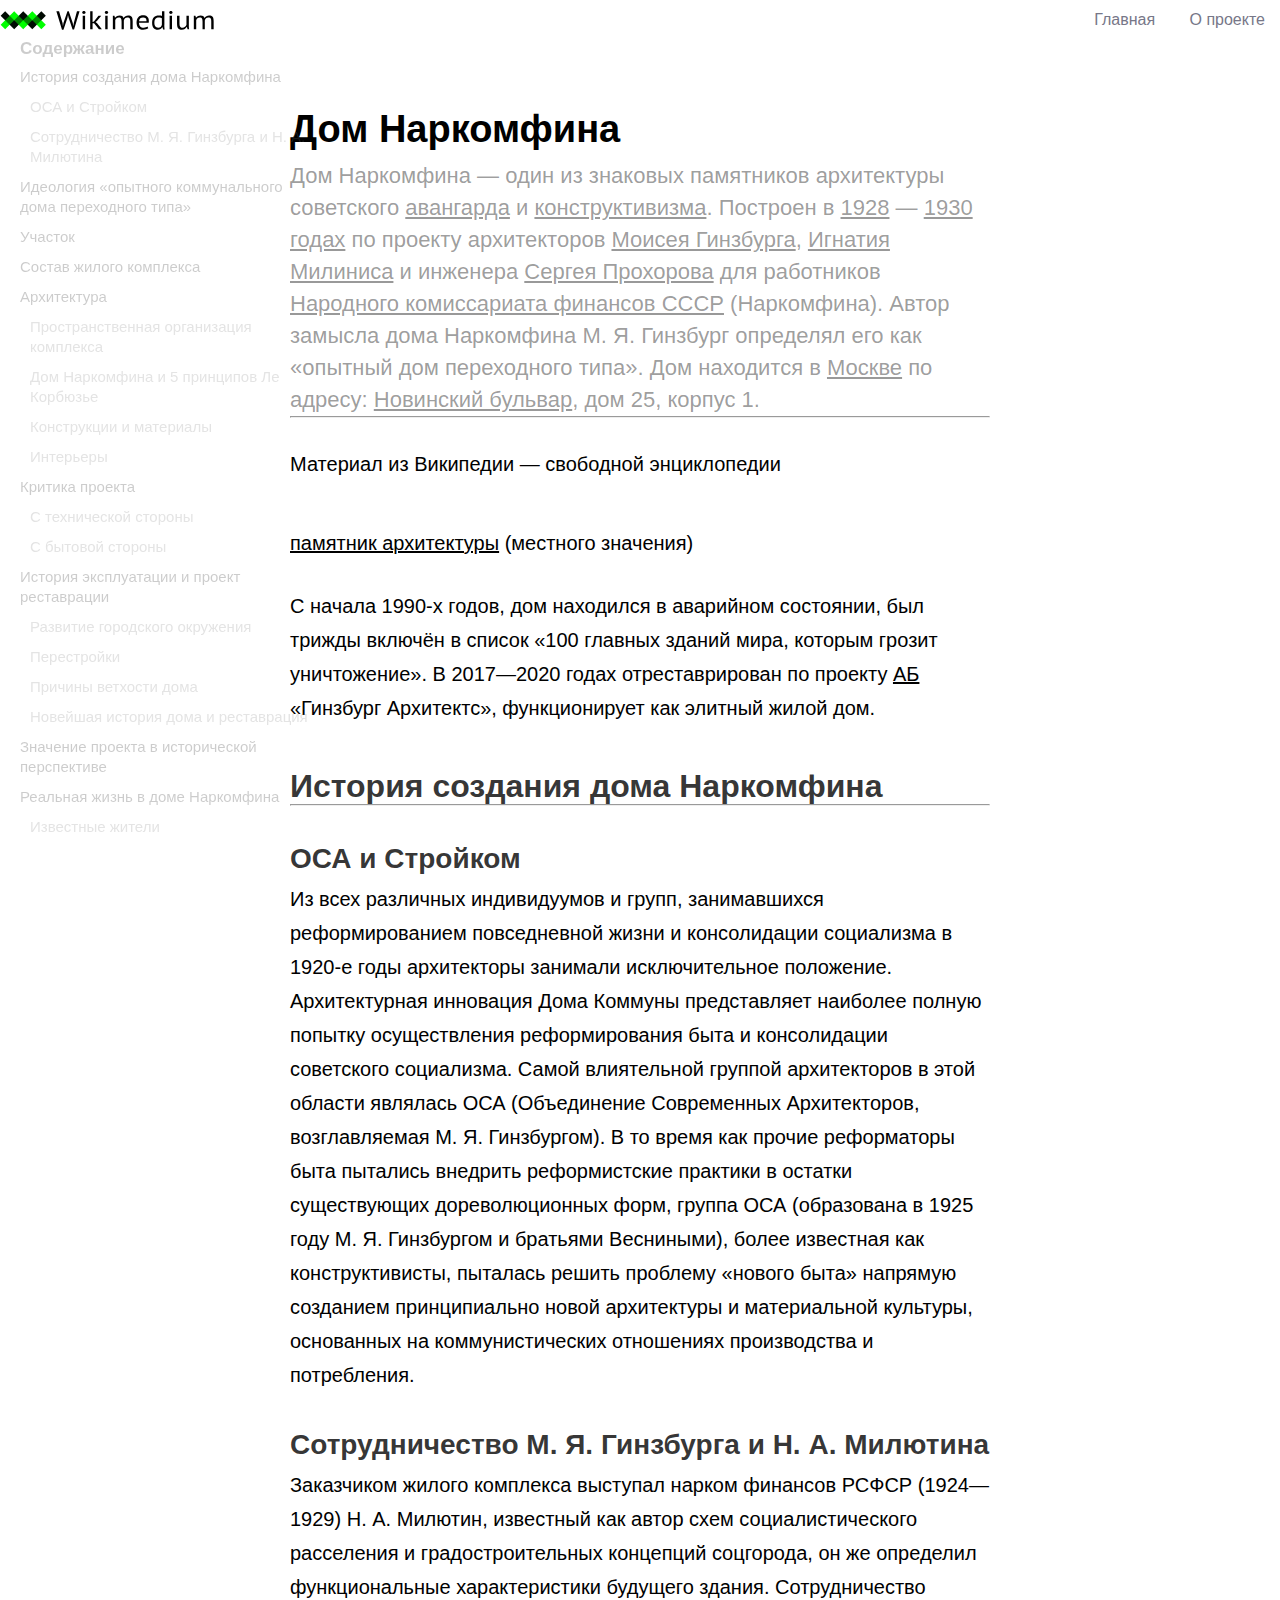
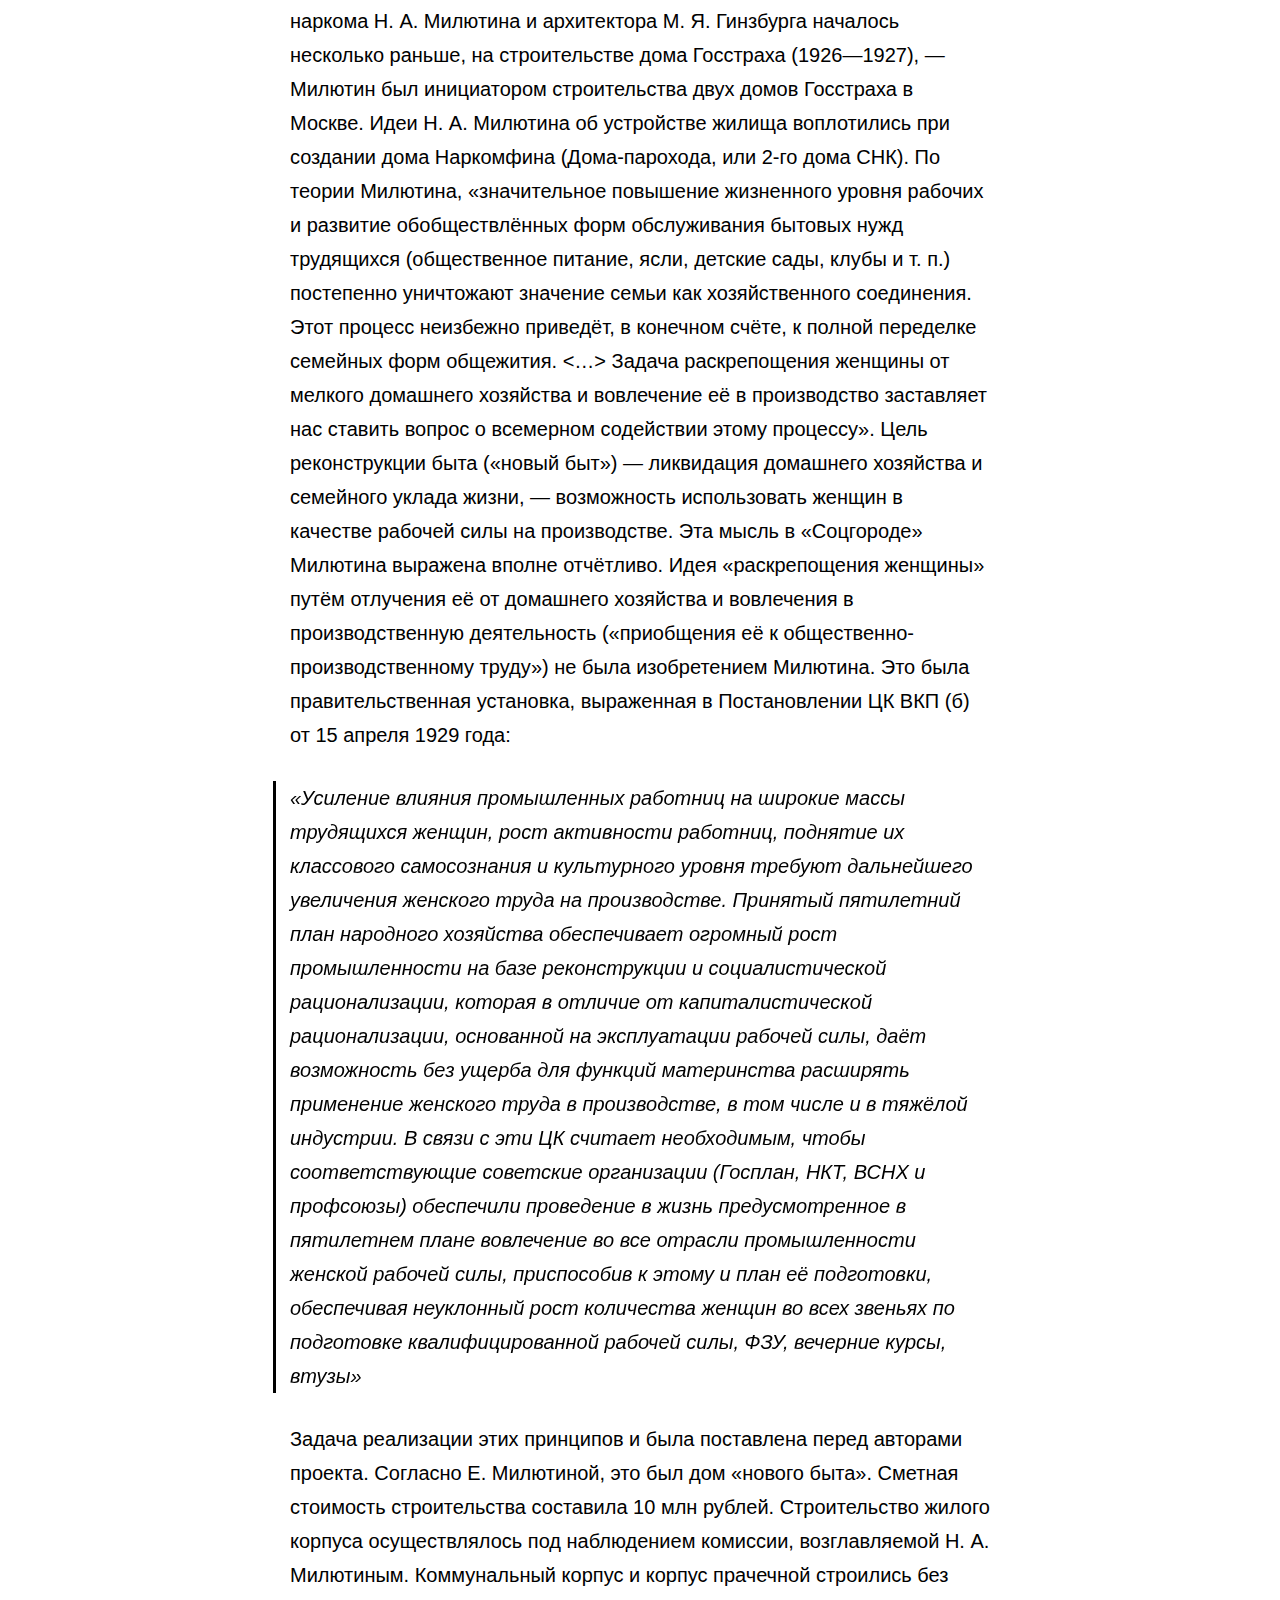
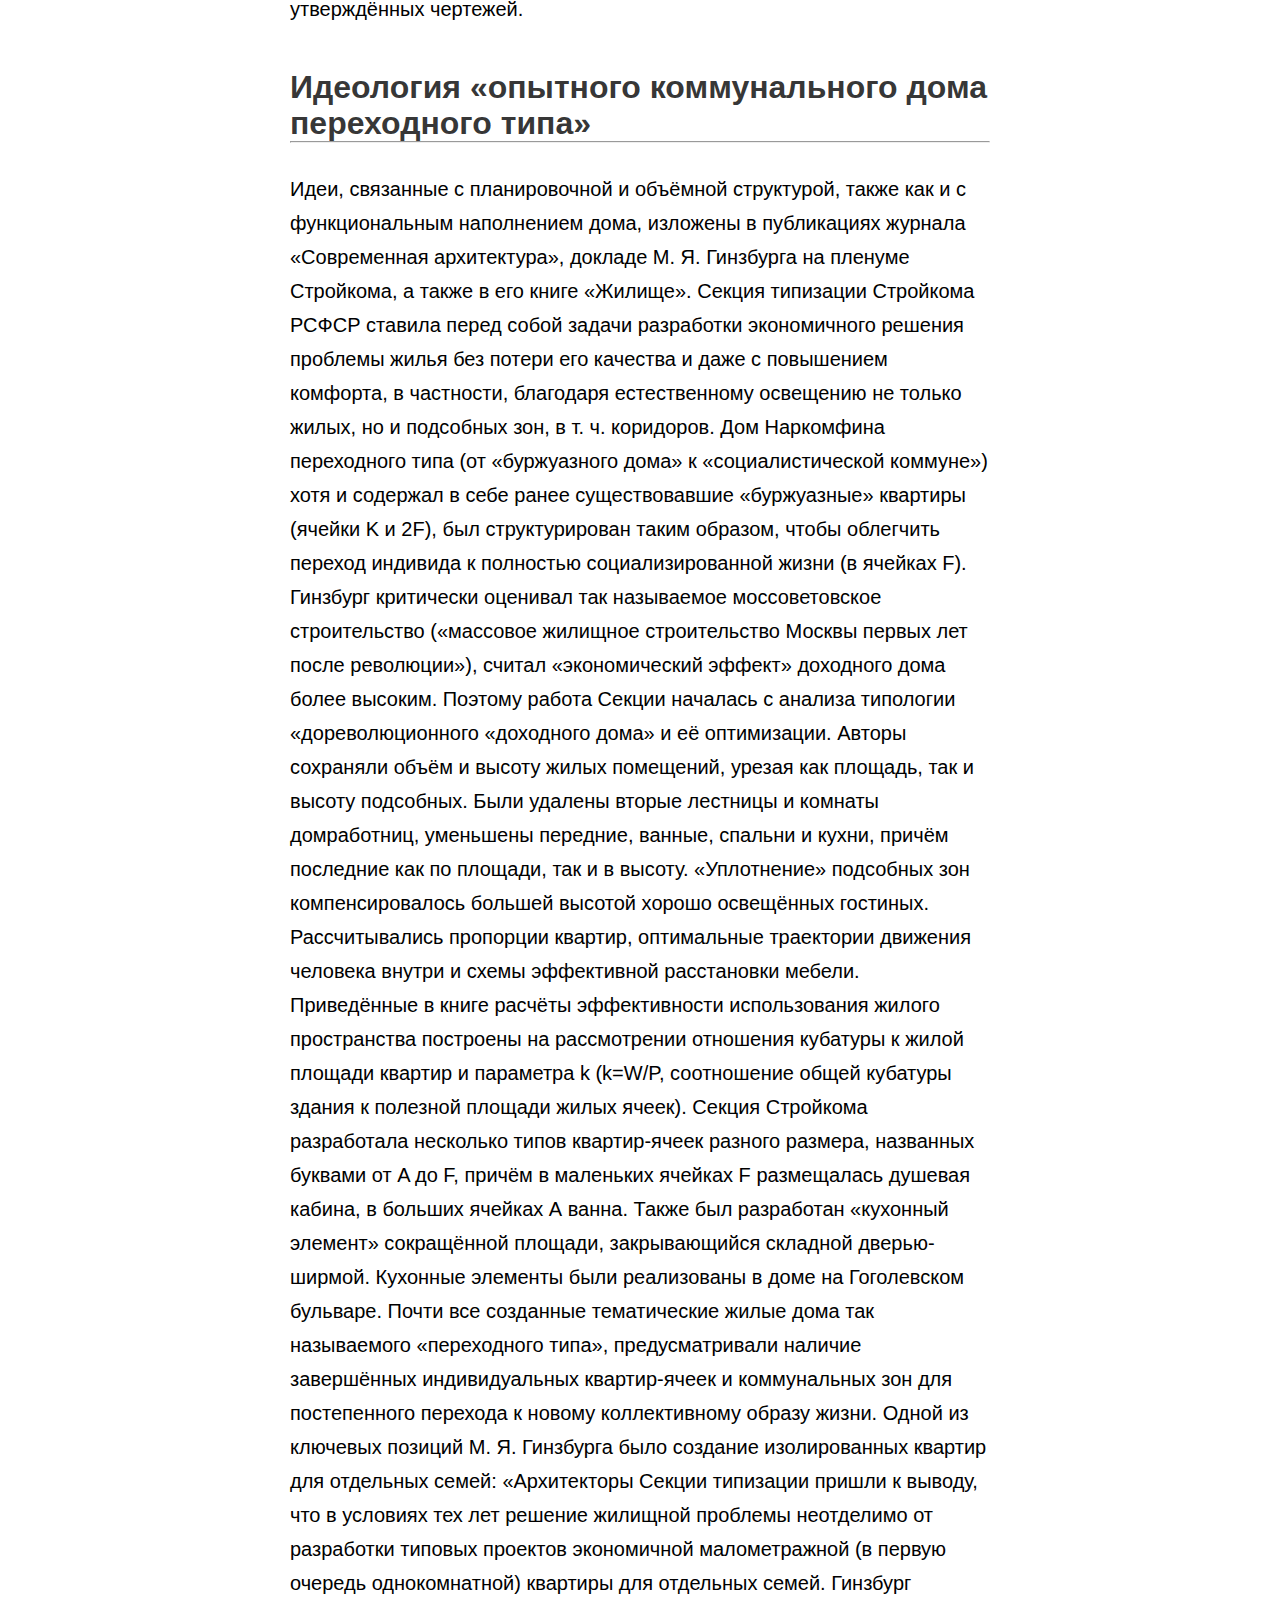
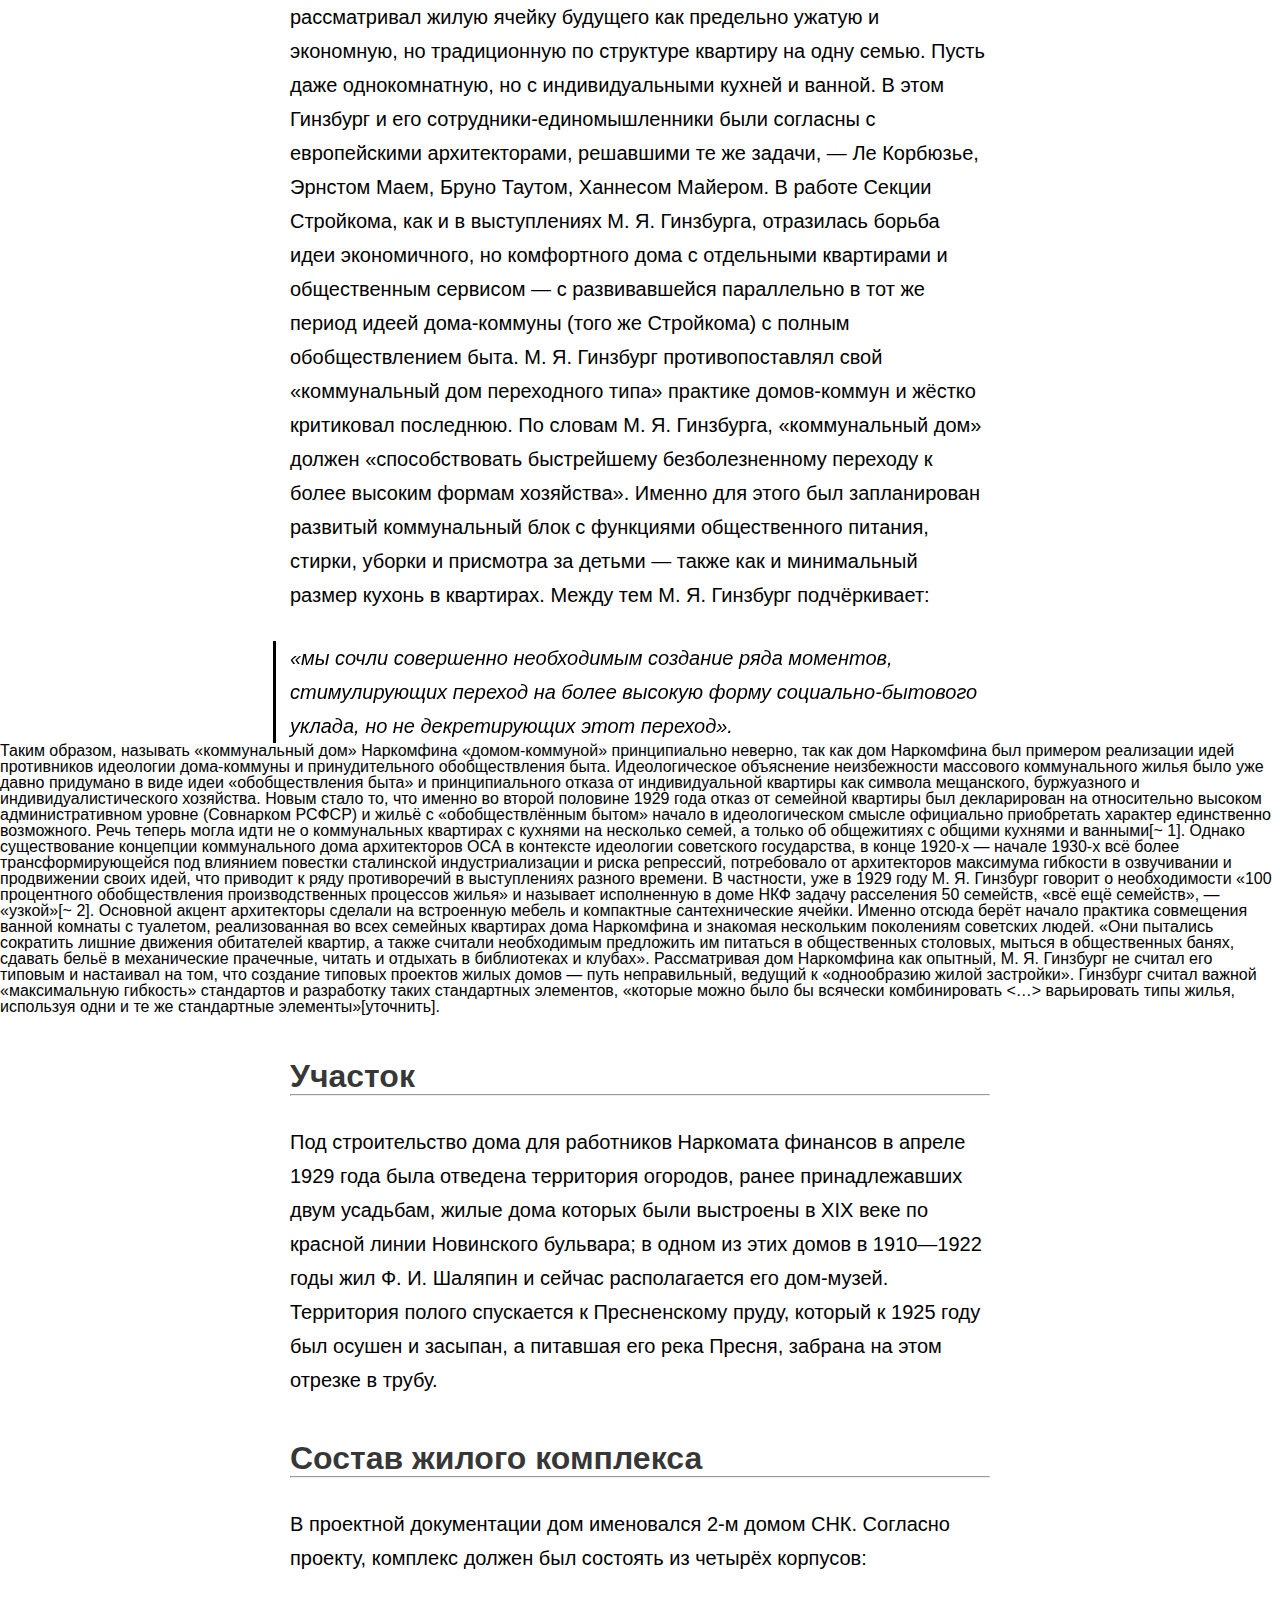
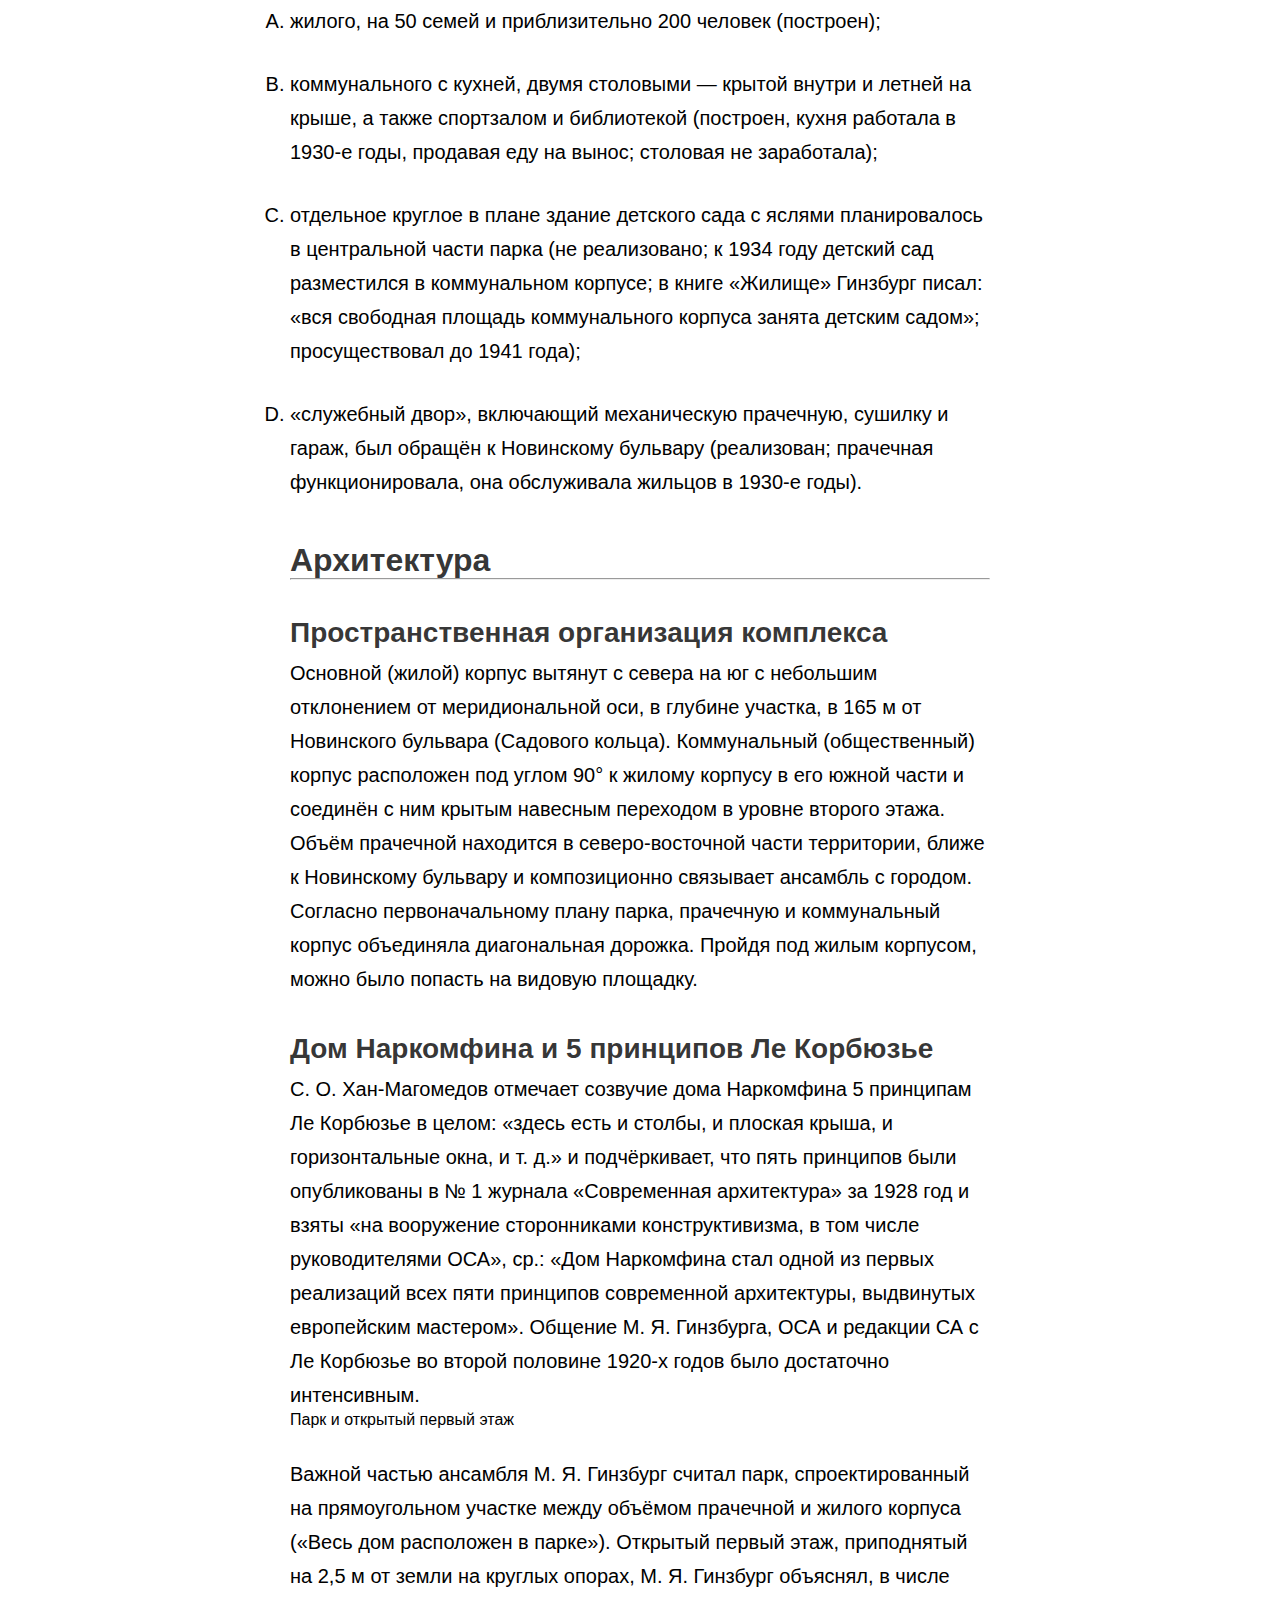
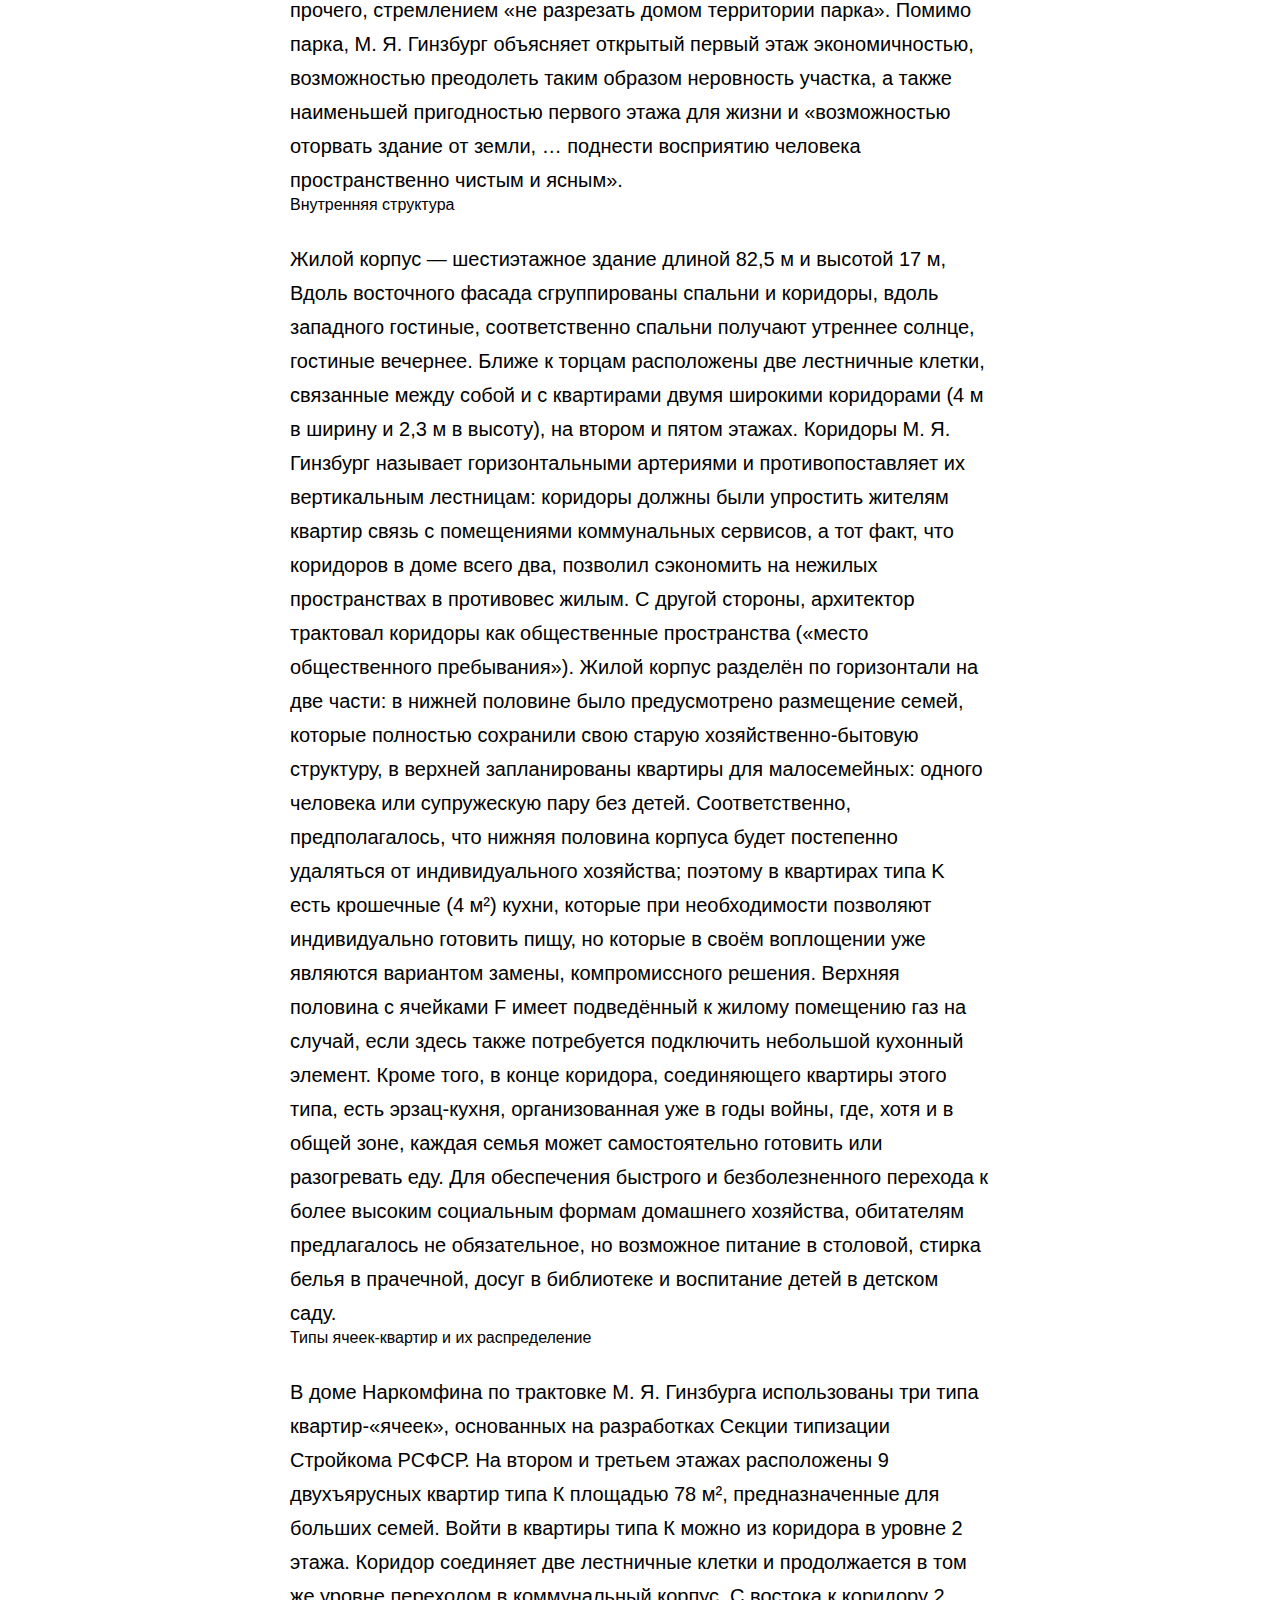
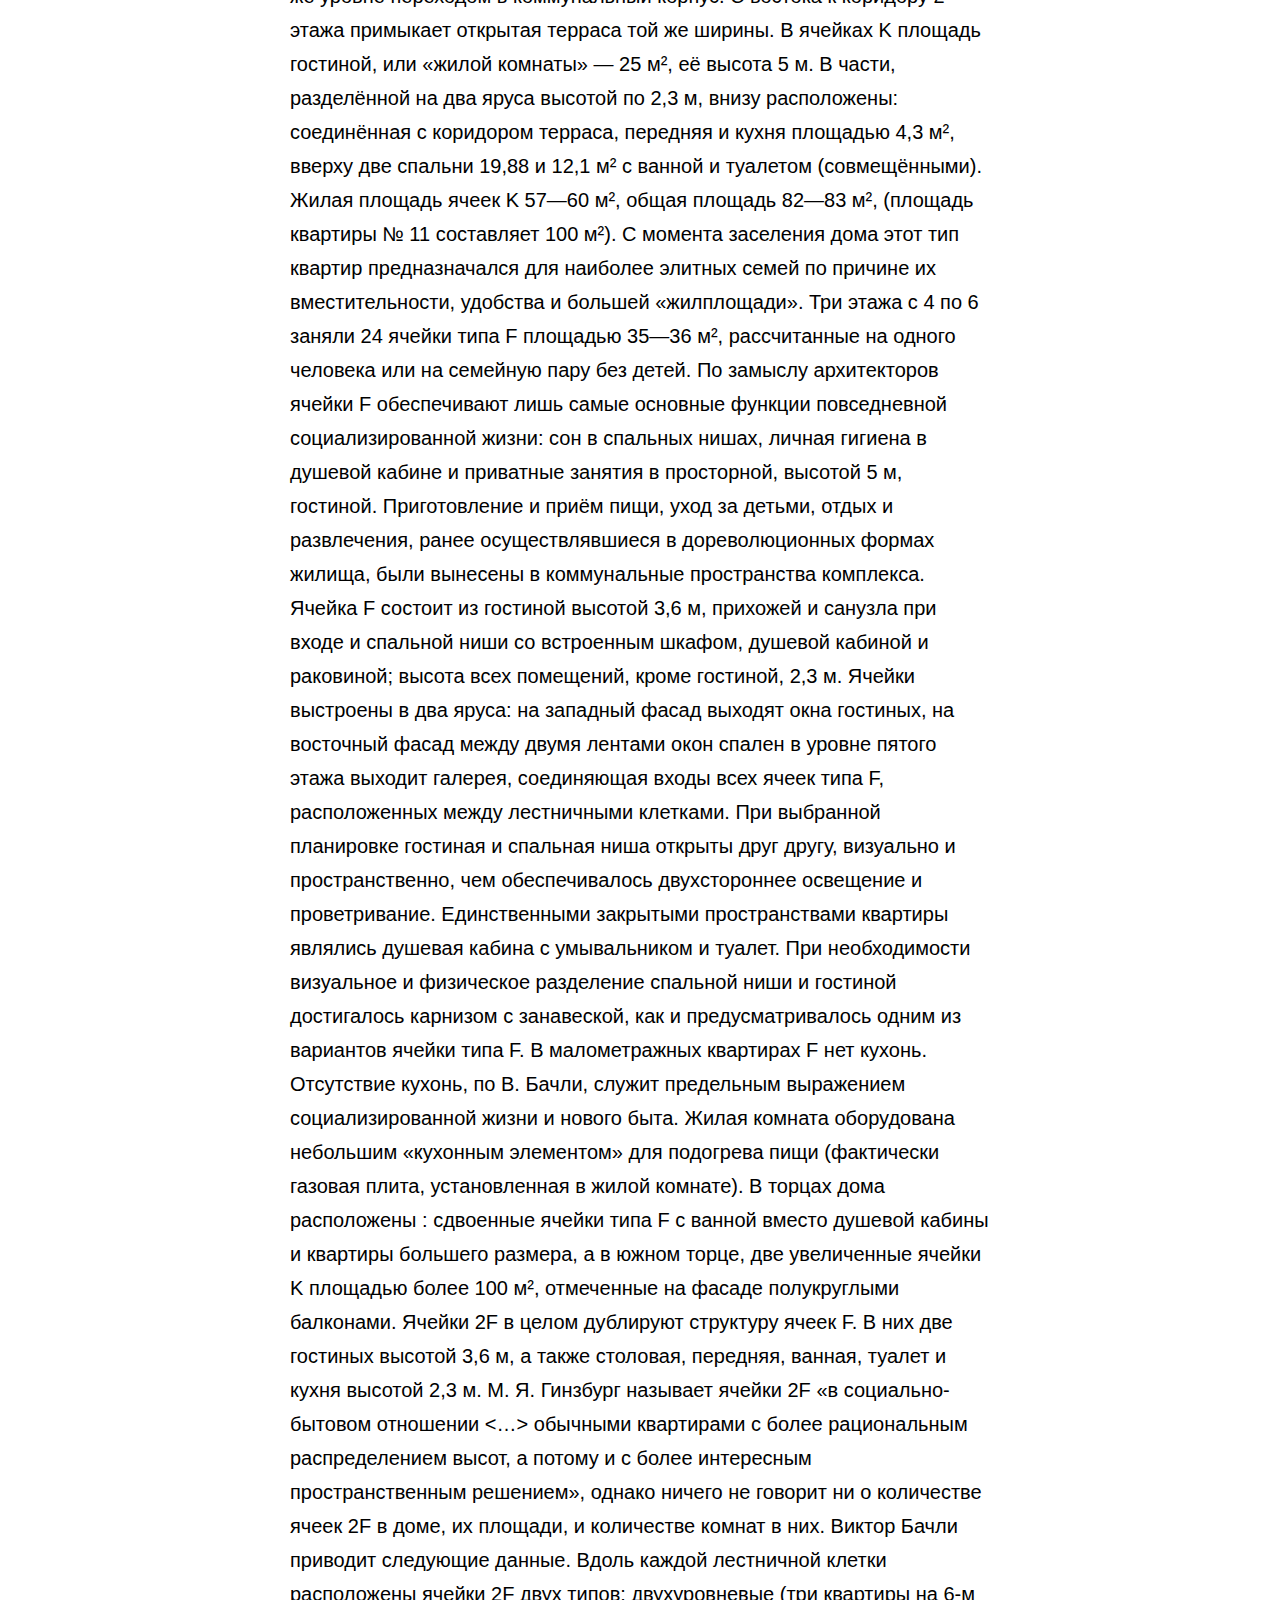
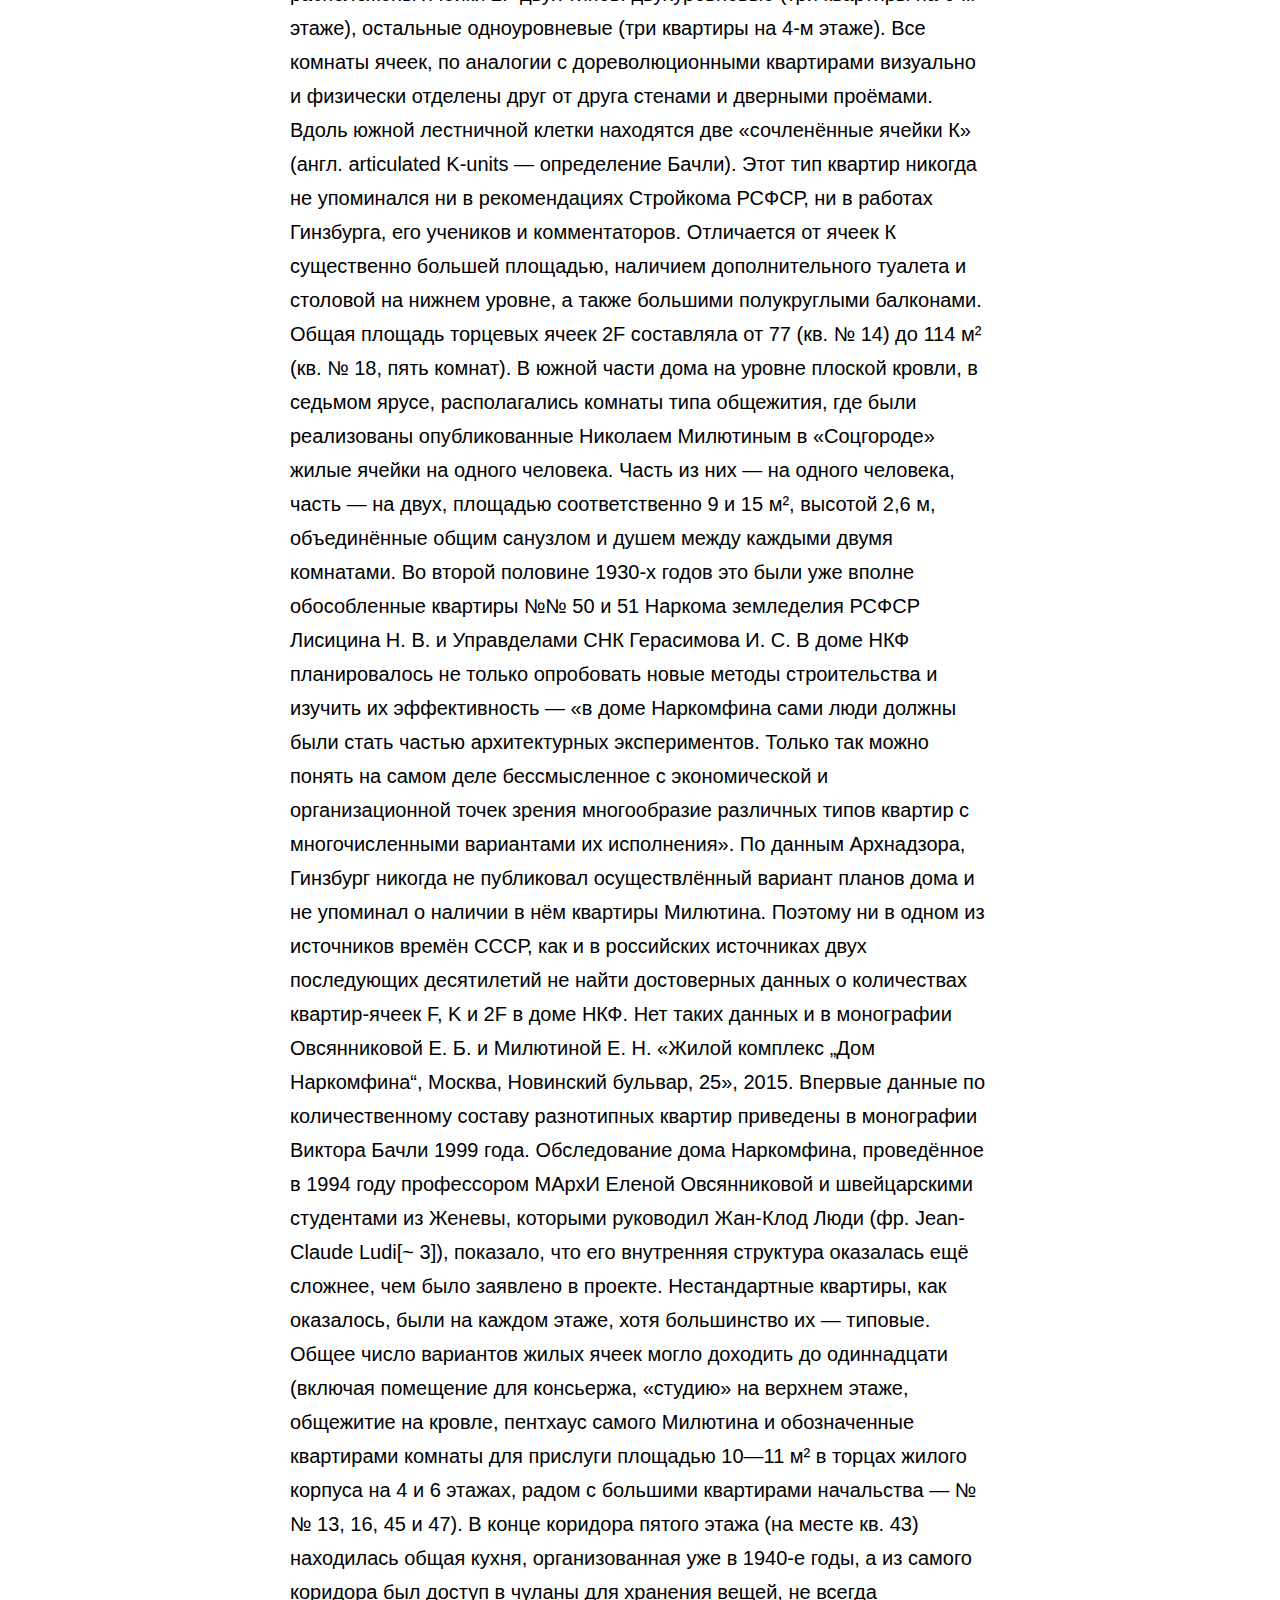
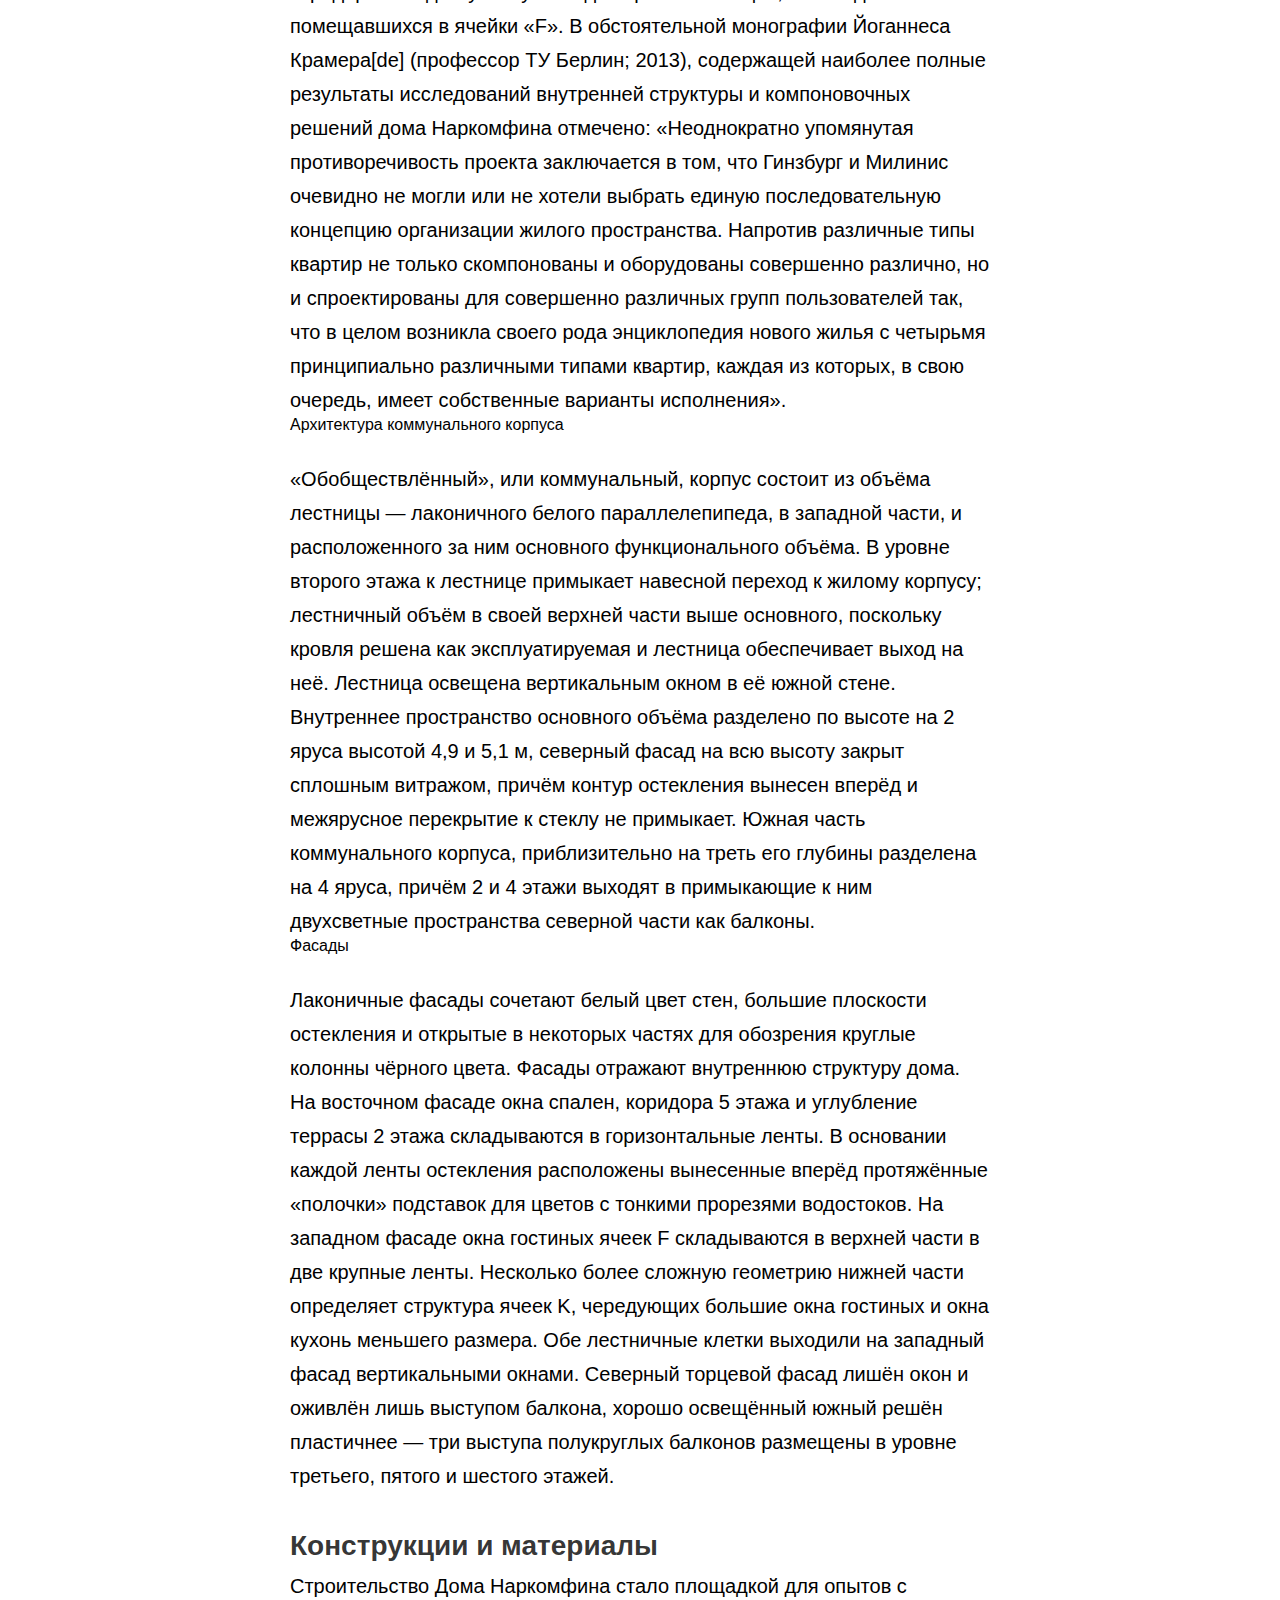
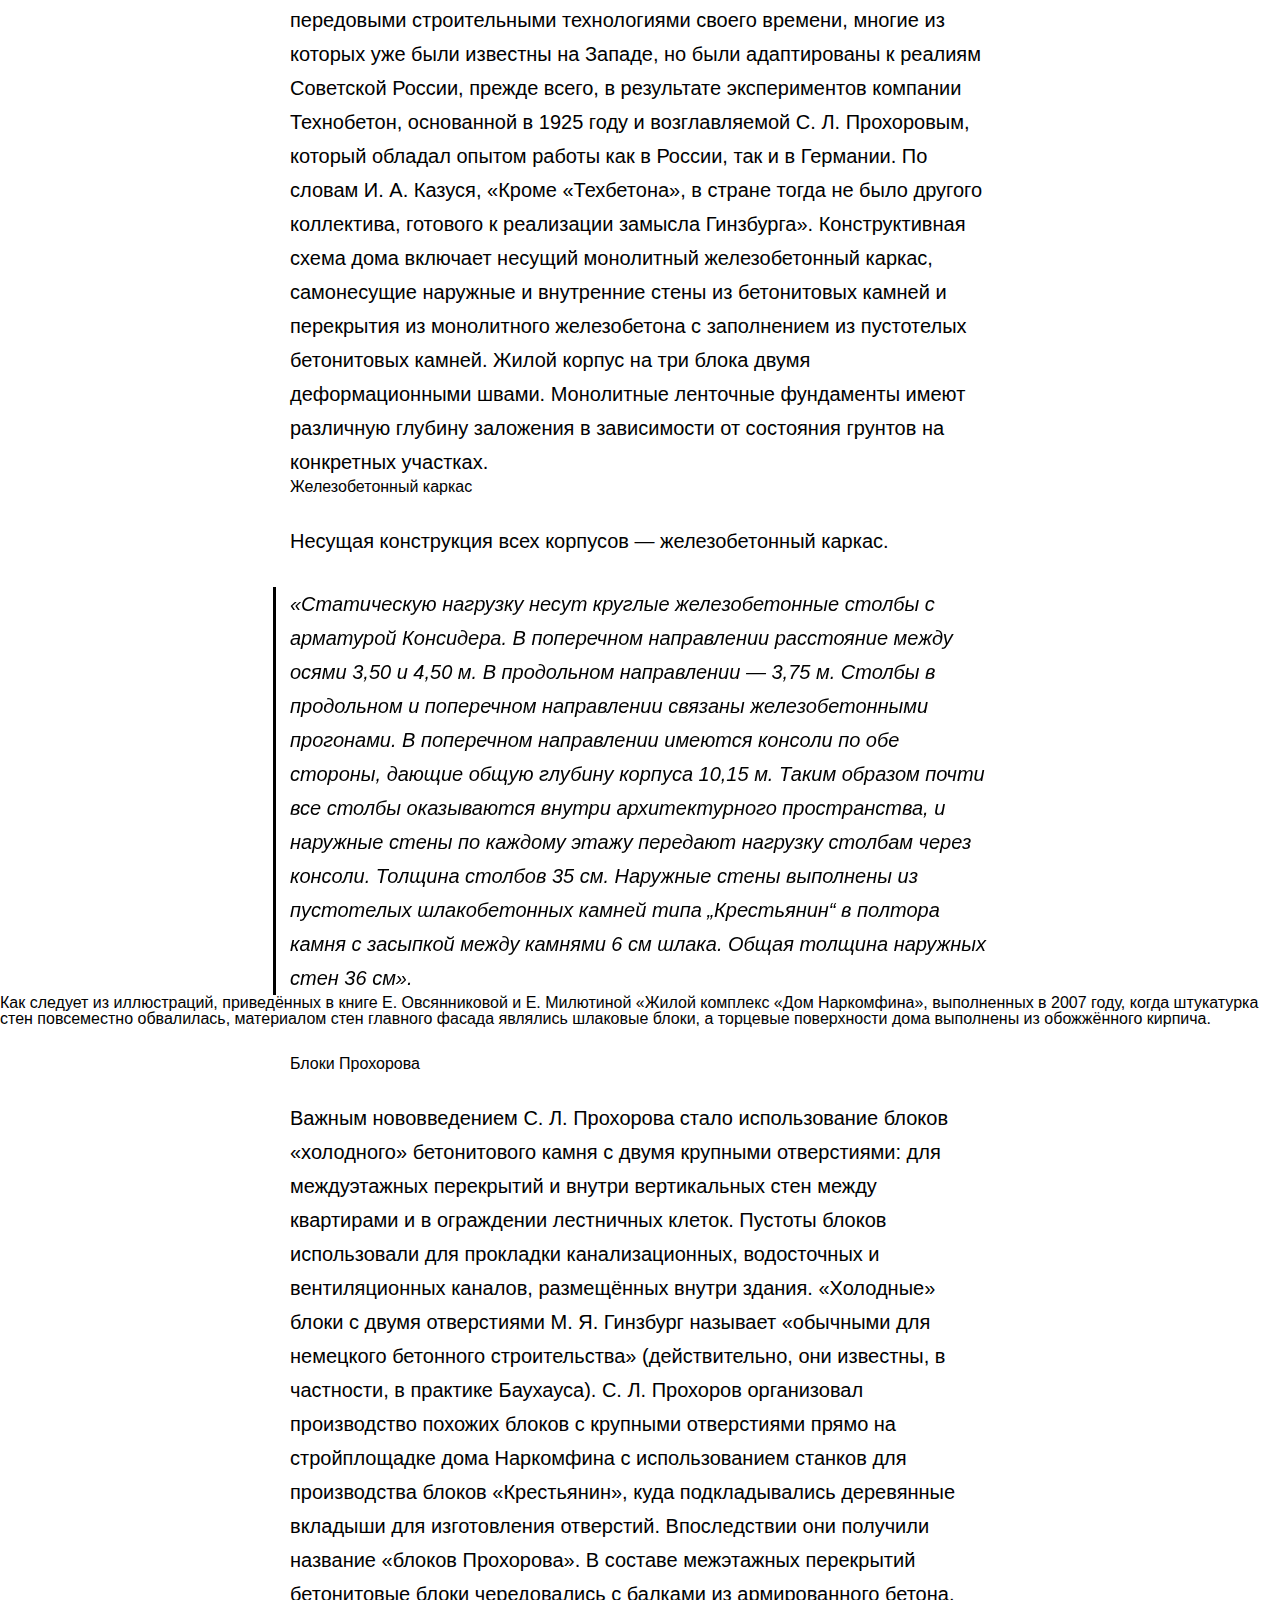
==== index.html @ 5aab0997 "First commit" ====
<!DOCTYPE html>
<html lang="en" dir="ltr">
  <head>
    <meta charset="utf-8">
    <meta property="og:title" content="Wikimedium">
    <meta property="og:description" content="Проект разработан для мзучения основ разметки HTMLи каскадных таблиц стилей CSS">
    <meta property="og:image" content="images/narcomfin.jpg">
    <meta property="og:type" content="profile">
    <meta property="og:url" content="">
    <title>Дом Наркомфина - Википедия</title>
    <link rel="stylesheet" href="stylesheets/style.css">
    <link rel="icon" type="image/x-icon" href="images/favicons/favicon.ico" />
    <link rel="icon" type="image/png" href="images/favicons/favicon.png" />
    <script src="javascripts/jquery-3.7.1.js" charset="utf-8"></script>
  </head>
  <body>
    <!-- шапка сайта -->
    <nav class="menubar">
      <img src="images/logo.svg" alt="логотип сайта викимедиум">
      <ul>
        <li><a href="index.html">Главная</a></li>
        <li><a href="about.html">О проекте</a></li>
      </ul>
    </nav>
    <!-- меню сайдбара  -->
    <nav class="sidebar">
      <h2>Содержание</h2>
        <ol>
          <li><a href="#1_1">История создания дома Наркомфина</a></li>
        <ol>
            <li><a href="#1_1_1">ОСА и Стройком</a></li>
            <li><a href="#1_1_2">Сотрудничество М. Я. Гинзбурга и Н. А. Милютина</a></li>
        </ol>
        <li><a href="#1_2">Идеология «опытного коммунального дома переходного типа»</a></li>
        <li><a href="#1_3">Участок</a></li>
        <li><a href="#1_4">Состав жилого комплекса</a></li>
        <li><a href="#1_5">Архитектура</a></li>
        <ol>
            <li><a href="#1_5_1">Пространственная организация комплекса</a></li>
            <li><a href="#1_5_2">Дом Наркомфина и 5 принципов Ле Корбюзье</a></li>
            <li><a href="#1_5_3">Конструкции и материалы</a></li>
            <li><a href="#1_5_4">Интерьеры</a></li>
        </ol>
        <li><a href="#1_6">Критика проекта</a></li>
            <ol>
                <li><a href="#1_6_1">С технической стороны</a></li>
                <li><a href="#1_6_2">С бытовой стороны</a></li>
            </ol>
        <li><a href="#1_7">История эксплуатации и проект реставрации</a></li>
        <ol>
            <li><a href="#1_7_1">Развитие городского окружения</a></li>
            <li><a href="#1_7_2">Перестройки</a></li>
            <li><a href="#1_7_3">Причины ветхости дома</a></li>
            <li><a href="#1_7_4">Новейшая история дома и реставрация</a></li>
        </ol>
        <li><a href="#1_8">Значение проекта в исторической перспективе</a></li>
        <li><a href="#1_9">Реальная жизнь в доме Наркомфина</a></li>
        <ol>
            <li><a href="#1_9_1">Известные жители</a></li>
        </ol>
    </nav>

    <!-- основной контент -->
    <article>
      <h1>Дом Наркомфина</h1>
      <p><strong>Дом Наркомфина</strong> — один из знаковых памятников архитектуры советского <a href="https://ru.wikipedia.org/wiki/Авангард_(искусство)">авангарда</a> и <a href="https://ru.wikipedia.org/wiki/Конструктивизм_(искусство)">конструктивизма</a>. Построен в <a href="https://ru.wikipedia.org/wiki/1928_год">1928</a> — <a href="https://ru.wikipedia.org/wiki/1930_год">1930 годах</a> по проекту архитекторов <a href="https://ru.wikipedia.org/wiki/Гинзбург,_Моисей_Яковлевич">Моисея Гинзбурга</a>, <a href="https://ru.wikipedia.org/wiki/Милинис,_Игнатий_Францевич">Игнатия Милиниса</a> и инженера <a href="https://ru.wikipedia.org/wiki/Сергей_Львович_Прохоров">Сергея Прохорова</a> для работников <a href="https://ru.wikipedia.org/wiki/Народный_комиссариат_финансов_СССР">Народного комиссариата финансов СССР</a> (Наркомфина). Автор замысла дома Наркомфина М. Я. Гинзбург определял его как «опытный дом переходного типа». Дом находится в <a href="https://ru.wikipedia.org/wiki/Москва">Москве</a> по адресу: <a href="https://ru.wikipedia.org/wiki/Новинский_бульвар">Новинский бульвар</a>, дом 25, корпус 1.</p>
      <hr>
      <p>Материал из Википедии — свободной энциклопедии</p><br>
      <p><a href="https://ru.wikipedia.org/wiki/Памятник_архитектуры"target="_blank">памятник архитектуры</a> (местного значения)</p>
      <p>С начала 1990-х годов, дом находился в аварийном состоянии, был трижды включён в список «100 главных зданий мира, которым грозит уничтожение». В 2017—2020 годах отреставрирован по проекту <a href="https://ru.wikipedia.org/wiki/Архитектурное_бюро">АБ</a> «Гинзбург Архитектс», функционирует как элитный жилой дом.</p>
        <h2 id="1_1">История создания дома Наркомфина</h2>
        <hr>
        <h3 id="1_1_1">ОСА и Стройком</h3>
        <p>Из всех различных индивидуумов и групп, занимавшихся реформированием повседневной жизни и консолидации социализма в 1920-е годы архитекторы занимали исключительное положение. Архитектурная инновация Дома Коммуны представляет наиболее полную попытку осуществления реформирования быта и консолидации советского социализма. Самой влиятельной группой архитекторов в этой области являлась ОСА (Объединение Современных Архитекторов, возглавляемая М. Я. Гинзбургом). В то время как прочие реформаторы быта пытались внедрить реформистские практики в остатки существующих дореволюционных форм, группа ОСА (образована в 1925 году М. Я. Гинзбургом и братьями Весниными), более известная как конструктивисты, пыталась решить проблему «нового быта» напрямую созданием принципиально новой архитектуры и материальной культуры, основанных на коммунистических отношениях производства и потребления.

      <h3 id="1_1_2">Сотрудничество М. Я. Гинзбурга и Н. А. Милютина</h3>
      <p>Заказчиком жилого комплекса выступал нарком финансов РСФСР (1924—1929) Н. А. Милютин, известный как автор схем социалистического расселения и градостроительных концепций соцгорода, он же определил функциональные характеристики будущего здания. Сотрудничество наркома Н. А. Милютина и архитектора М. Я. Гинзбурга началось несколько раньше, на строительстве дома Госстраха (1926—1927), — Милютин был инициатором строительства двух домов Госстраха в Москве. Идеи Н. А. Милютина об устройстве жилища воплотились при создании дома Наркомфина (Дома-парохода, или 2-го дома СНК).

      По теории Милютина, <em>«значительное повышение жизненного уровня рабочих и развитие обобществлённых форм обслуживания бытовых нужд трудящихся (общественное питание, ясли, детские сады, клубы и т. п.) постепенно уничтожают значение семьи как хозяйственного соединения. Этот процесс неизбежно приведёт, в конечном счёте, к полной переделке семейных форм общежития. <…> Задача раскрепощения женщины от мелкого домашнего хозяйства и вовлечение её в производство заставляет нас ставить вопрос о всемерном содействии этому процессу»</em>.

      Цель реконструкции быта (<em>«новый быт»</em>) — ликвидация домашнего хозяйства и семейного уклада жизни, — возможность использовать женщин в качестве рабочей силы на производстве. Эта мысль в «Соцгороде» Милютина выражена вполне отчётливо. Идея «раскрепощения женщины» путём отлучения её от домашнего хозяйства и вовлечения в производственную деятельность («приобщения её к общественно-производственному труду») не была изобретением Милютина. Это была правительственная установка, выраженная в Постановлении ЦК ВКП (б) от 15 апреля 1929 года:
      </p>
      <blockquote cite="http://">
        «Усиление влияния промышленных работниц на широкие массы трудящихся женщин, рост активности работниц, поднятие их классового самосознания и культурного уровня требуют дальнейшего увеличения женского труда на производстве. Принятый пятилетний план народного хозяйства обеспечивает огромный рост промышленности на базе реконструкции и социалистической рационализации, которая в отличие от капиталистической рационализации, основанной на эксплуатации рабочей силы, даёт возможность без ущерба для функций материнства расширять применение женского труда в производстве, в том числе и в тяжёлой индустрии. В связи с эти ЦК считает необходимым, чтобы соответствующие советские организации (Госплан, НКТ, ВСНХ и профсоюзы) обеспечили проведение в жизнь предусмотренное в пятилетнем плане вовлечение во все отрасли промышленности женской рабочей силы, приспособив к этому и план её подготовки, обеспечивая неуклонный рост количества женщин во всех звеньях по подготовке квалифицированной рабочей силы, ФЗУ, вечерние курсы, втузы»
      </blockquote>
      <p>Задача реализации этих принципов и была поставлена перед авторами проекта. Согласно Е. Милютиной, это был дом «нового быта».

      Сметная стоимость строительства составила 10 млн рублей. Строительство жилого корпуса осуществлялось под наблюдением комиссии, возглавляемой Н. А. Милютиным. Коммунальный корпус и корпус прачечной строились без утверждённых чертежей.</p>
      <h2 id="1_2">Идеология «опытного коммунального дома переходного типа»</h2>
      <hr>
      <p>Идеи, связанные с планировочной и объёмной структурой, также как и с функциональным наполнением дома, изложены в публикациях журнала «Современная архитектура», докладе М. Я. Гинзбурга на пленуме Стройкома, а также в его книге «Жилище».

      Секция типизации Стройкома РСФСР ставила перед собой задачи разработки экономичного решения проблемы жилья без потери его качества и даже с повышением комфорта, в частности, благодаря естественному освещению не только жилых, но и подсобных зон, в т. ч. коридоров.

      Дом Наркомфина переходного типа (от «буржуазного дома» к «социалистической коммуне») хотя и содержал в себе ранее существовавшие «буржуазные» квартиры (ячейки K и 2F), был структурирован таким образом, чтобы облегчить переход индивида к полностью социализированной жизни (в ячейках F).

      Гинзбург критически оценивал так называемое моссоветовское строительство («массовое жилищное строительство Москвы первых лет после революции»), считал «экономический эффект» доходного дома более высоким. Поэтому работа Секции началась с анализа типологии «дореволюционного «доходного дома» и её оптимизации. Авторы сохраняли объём и высоту жилых помещений, урезая как площадь, так и высоту подсобных. Были удалены вторые лестницы и комнаты домработниц, уменьшены передние, ванные, спальни и кухни, причём последние как по площади, так и в высоту. «Уплотнение» подсобных зон компенсировалось большей высотой хорошо освещённых гостиных. Рассчитывались пропорции квартир, оптимальные траектории движения человека внутри и схемы эффективной расстановки мебели. Приведённые в книге расчёты эффективности использования жилого пространства построены на рассмотрении отношения кубатуры к жилой площади квартир и параметра k (k=W/P, соотношение общей кубатуры здания к полезной площади жилых ячеек).

      Секция Стройкома разработала несколько типов квартир-ячеек разного размера, названных буквами от A до F, причём в маленьких ячейках F размещалась душевая кабина, в больших ячейках А ванна. Также был разработан «кухонный элемент» сокращённой площади, закрывающийся складной дверью-ширмой. Кухонные элементы были реализованы в доме на Гоголевском бульваре. Почти все созданные тематические жилые дома так называемого «переходного типа», предусматривали наличие завершённых индивидуальных квартир-ячеек и коммунальных зон для постепенного перехода к новому коллективному образу жизни.

      Одной из ключевых позиций М. Я. Гинзбурга было создание изолированных квартир для отдельных семей: «Архитекторы Секции типизации пришли к выводу, что в условиях тех лет решение жилищной проблемы неотделимо от разработки типовых проектов экономичной малометражной (в первую очередь однокомнатной) квартиры для отдельных семей. Гинзбург рассматривал жилую ячейку будущего как предельно ужатую и экономную, но традиционную по структуре квартиру на одну семью. Пусть даже однокомнатную, но с индивидуальными кухней и ванной. В этом Гинзбург и его сотрудники-единомышленники были согласны с европейскими архитекторами, решавшими те же задачи, — Ле Корбюзье, Эрнстом Маем, Бруно Таутом, Ханнесом Майером.

      В работе Секции Стройкома, как и в выступлениях М. Я. Гинзбурга, отразилась борьба идеи экономичного, но комфортного дома с отдельными квартирами и общественным сервисом — с развивавшейся параллельно в тот же период идеей дома-коммуны (того же Стройкома) с полным обобществлением быта. М. Я. Гинзбург противопоставлял свой «коммунальный дом переходного типа» практике домов-коммун и жёстко критиковал последнюю. По словам М. Я. Гинзбурга, «коммунальный дом» должен <em>«способствовать быстрейшему безболезненному переходу к более высоким формам хозяйства». </em>Именно для этого был запланирован развитый коммунальный блок с функциями общественного питания, стирки, уборки и присмотра за детьми — также как и минимальный размер кухонь в квартирах. Между тем М. Я. Гинзбург подчёркивает:
      <blockquote cite="http://">
        <em>«мы сочли совершенно необходимым создание ряда моментов, стимулирующих переход на более высокую форму социально-бытового уклада, но не декретирующих этот переход»</em>.
      </blockquote>
      Таким образом, называть «коммунальный дом» Наркомфина «домом-коммуной» принципиально неверно, так как дом Наркомфина был примером реализации идей противников идеологии дома-коммуны и принудительного обобществления быта.

      Идеологическое объяснение неизбежности массового коммунального жилья было уже давно придумано в виде идеи «обобществления быта» и принципиального отказа от индивидуальной квартиры как символа мещанского, буржуазного и индивидуалистического хозяйства. Новым стало то, что именно во второй половине 1929 года отказ от семейной квартиры был декларирован на относительно высоком административном уровне (Совнарком РСФСР) и жильё с «обобществлённым бытом» начало в идеологическом смысле официально приобретать характер единственно возможного. Речь теперь могла идти не о коммунальных квартирах с кухнями на несколько семей, а только об общежитиях с общими кухнями и ванными[~ 1].

      Однако существование концепции коммунального дома архитекторов ОСА в контексте идеологии советского государства, в конце 1920-х — начале 1930-х всё более трансформирующейся под влиянием повестки сталинской индустриализации и риска репрессий, потребовало от архитекторов максимума гибкости в озвучивании и продвижении своих идей, что приводит к ряду противоречий в выступлениях разного времени. В частности, уже в 1929 году М. Я. Гинзбург говорит о необходимости «100 процентного обобществления производственных процессов жилья» и называет исполненную в доме НКФ задачу расселения 50 семейств,<em> «всё ещё семейств», — «узкой»</em>[~ 2].

      Основной акцент архитекторы сделали на встроенную мебель и компактные сантехнические ячейки. Именно отсюда берёт начало практика совмещения ванной комнаты с туалетом, реализованная во всех семейных квартирах дома Наркомфина и знакомая нескольким поколениям советских людей. <em>«Они пытались сократить лишние движения обитателей квартир, а также считали необходимым предложить им питаться в общественных столовых, мыться в общественных банях, сдавать бельё в механические прачечные, читать и отдыхать в библиотеках и клубах»</em>.

      Рассматривая дом Наркомфина как опытный, М. Я. Гинзбург не считал его типовым и настаивал на том, что создание типовых проектов жилых домов — путь неправильный, ведущий к «однообразию жилой застройки». Гинзбург считал важной «максимальную гибкость» стандартов и разработку таких стандартных элементов, «которые можно было бы всячески комбинировать <…> варьировать типы жилья, используя одни и те же стандартные элементы»[уточнить].</p>
      <h2 id="1_3">Участок</h2>
      <hr>
      <p>Под строительство дома для работников Наркомата финансов в апреле 1929 года была отведена территория огородов, ранее принадлежавших двум усадьбам, жилые дома которых были выстроены в XIX веке по красной линии Новинского бульвара; в одном из этих домов в 1910—1922 годы жил Ф. И. Шаляпин и сейчас располагается его дом-музей. Территория полого спускается к Пресненскому пруду, который к 1925 году был осушен и засыпан, а питавшая его река Пресня, забрана на этом отрезке в трубу.</p>
      <h2 id="1_4">Состав жилого комплекса</h2>
      <hr>
      <p>В проектной документации дом именовался 2-м домом СНК. Согласно проекту, комплекс должен был состоять из четырёх корпусов:
        <ol>
          <li>жилого, на 50 семей и приблизительно 200 человек (построен);</li>
          <li>коммунального с кухней, двумя столовыми — крытой внутри и летней на крыше, а также спортзалом и библиотекой (построен, кухня работала в 1930-е годы, продавая еду на вынос; столовая не заработала);</li>
          <li>отдельное круглое в плане здание детского сада с яслями планировалось в центральной части парка (не реализовано; к 1934 году детский сад разместился в коммунальном корпусе; в книге «Жилище» Гинзбург писал: «вся свободная площадь коммунального корпуса занята детским садом»; просуществовал до 1941 года);</li>
          <li>«служебный двор», включающий механическую прачечную, сушилку и гараж, был обращён к Новинскому бульвару (реализован; прачечная функционировала, она обслуживала жильцов в 1930-е годы).</li>
        </ol></p>
        <h2 id="1_5">Архитектура</h2>
        <hr>
        <h3>Пространственная организация комплекса</h3>
        <p>Основной (жилой) корпус вытянут с севера на юг с небольшим отклонением от меридиональной оси, в глубине участка, в 165 м от Новинского бульвара (Садового кольца). Коммунальный (общественный) корпус расположен под углом 90° к жилому корпусу в его южной части и соединён с ним крытым навесным переходом в уровне второго этажа. Объём прачечной находится в северо-восточной части территории, ближе к Новинскому бульвару и композиционно связывает ансамбль с городом. Согласно первоначальному плану парка, прачечную и коммунальный корпус объединяла диагональная дорожка. Пройдя под жилым корпусом, можно было попасть на видовую площадку.</p>
        <h3>Дом Наркомфина и 5 принципов Ле Корбюзье</h3>
        <p>С. О. Хан-Магомедов отмечает созвучие дома Наркомфина 5 принципам Ле Корбюзье в целом: «здесь есть и столбы, и плоская крыша, и горизонтальные окна, и т. д.» и подчёркивает, что пять принципов были опубликованы в № 1 журнала «Современная архитектура» за 1928 год и взяты «на вооружение сторонниками конструктивизма, в том числе руководителями ОСА», ср.: «Дом Наркомфина стал одной из первых реализаций всех пяти принципов современной архитектуры, выдвинутых европейским мастером». Общение М. Я. Гинзбурга, ОСА и редакции СА с Ле Корбюзье во второй половине 1920-х годов было достаточно интенсивным.</p>
        <h4>Парк и открытый первый этаж</h4>
        <p>Важной частью ансамбля М. Я. Гинзбург считал парк, спроектированный на прямоугольном участке между объёмом прачечной и жилого корпуса («Весь дом расположен в парке»). Открытый первый этаж, приподнятый на 2,5 м от земли на круглых опорах, М. Я. Гинзбург объяснял, в числе прочего, стремлением «не разрезать домом территории парка».

        Помимо парка, М. Я. Гинзбург объясняет открытый первый этаж экономичностью, возможностью преодолеть таким образом неровность участка, а также наименьшей пригодностью первого этажа для жизни и «возможностью оторвать здание от земли, … поднести восприятию человека пространственно чистым и ясным».</p>
        <h4>Внутренняя структура</h4>
        <p>
          Жилой корпус — шестиэтажное здание длиной 82,5 м и высотой 17 м, Вдоль восточного фасада сгруппированы спальни и коридоры, вдоль западного гостиные, соответственно спальни получают утреннее солнце, гостиные вечернее. Ближе к торцам расположены две лестничные клетки, связанные между собой и с квартирами двумя широкими коридорами (4 м в ширину и 2,3 м в высоту), на втором и пятом этажах. Коридоры М. Я. Гинзбург называет горизонтальными артериями и противопоставляет их вертикальным лестницам: коридоры должны были упростить жителям квартир связь с помещениями коммунальных сервисов, а тот факт, что коридоров в доме всего два, позволил сэкономить на нежилых пространствах в противовес жилым. С другой стороны, архитектор трактовал коридоры как общественные пространства («место общественного пребывания»).

          Жилой корпус разделён по горизонтали на две части: в нижней половине было предусмотрено размещение семей, которые полностью сохранили свою старую хозяйственно-бытовую структуру, в верхней запланированы квартиры для малосемейных: одного человека или супружескую пару без детей. Соответственно, предполагалось, что нижняя половина корпуса будет постепенно удаляться от индивидуального хозяйства; поэтому в квартирах типа K есть крошечные (4 м²) кухни, которые при необходимости позволяют индивидуально готовить пищу, но которые в своём воплощении уже являются вариантом замены, компромиссного решения.

          Верхняя половина с ячейками F имеет подведённый к жилому помещению газ на случай, если здесь также потребуется подключить небольшой кухонный элемент. Кроме того, в конце коридора, соединяющего квартиры этого типа, есть эрзац-кухня, организованная уже в годы войны, где, хотя и в общей зоне, каждая семья может самостоятельно готовить или разогревать еду. Для обеспечения быстрого и безболезненного перехода к более высоким социальным формам домашнего хозяйства, обитателям предлагалось не обязательное, но возможное питание в столовой, стирка белья в прачечной, досуг в библиотеке и воспитание детей в детском саду.
        </p>
        <h4>Типы ячеек-квартир и их распределение</h4>
        <p>
          В доме Наркомфина по трактовке М. Я. Гинзбурга использованы три типа квартир-«ячеек», основанных на разработках Секции типизации Стройкома РСФСР. На втором и третьем этажах расположены 9 двухъярусных квартир <strong>типа К</strong> площадью 78 м², предназначенные для больших семей. Войти в квартиры типа К можно из коридора в уровне 2 этажа. Коридор соединяет две лестничные клетки и продолжается в том же уровне переходом в коммунальный корпус. С востока к коридору 2 этажа примыкает открытая терраса той же ширины. В <strong>ячейках K</strong> площадь гостиной, или «жилой комнаты» — 25 м², её высота 5 м. В части, разделённой на два яруса высотой по 2,3 м, внизу расположены: соединённая с коридором терраса, передняя и кухня площадью 4,3 м², вверху две спальни 19,88 и 12,1 м² с ванной и туалетом (совмещёнными). Жилая площадь ячеек K 57—60 м², общая площадь 82—83 м², (площадь квартиры № 11 составляет 100 м²). С момента заселения дома этот тип квартир предназначался для наиболее элитных семей по причине их вместительности, удобства и большей «жилплощади».

          Три этажа с 4 по 6 заняли 24 ячейки <strong>типа F</strong> площадью 35—36 м², рассчитанные на одного человека или на семейную пару без детей. По замыслу архитекторов ячейки F обеспечивают лишь самые основные функции повседневной социализированной жизни: сон в спальных нишах, личная гигиена в душевой кабине и приватные занятия в просторной, высотой 5 м, гостиной. Приготовление и приём пищи, уход за детьми, отдых и развлечения, ранее осуществлявшиеся в дореволюционных формах жилища, были вынесены в коммунальные пространства комплекса. Ячейка F состоит из гостиной высотой 3,6 м, прихожей и санузла при входе и спальной ниши со встроенным шкафом, душевой кабиной и раковиной; высота всех помещений, кроме гостиной, 2,3 м. Ячейки выстроены в два яруса: на западный фасад выходят окна гостиных, на восточный фасад между двумя лентами окон спален в уровне пятого этажа выходит галерея, соединяющая входы всех ячеек типа F, расположенных между лестничными клетками. При выбранной планировке гостиная и спальная ниша открыты друг другу, визуально и пространственно, чем обеспечивалось двухстороннее освещение и проветривание. Единственными закрытыми пространствами квартиры являлись душевая кабина с умывальником и туалет. При необходимости визуальное и физическое разделение спальной ниши и гостиной достигалось карнизом с занавеской, как и предусматривалось одним из вариантов <strong>ячейки типа F</strong>. В малометражных квартирах F нет кухонь. Отсутствие кухонь, по В. Бачли, служит предельным выражением социализированной жизни и нового быта. Жилая комната оборудована небольшим «кухонным элементом» для подогрева пищи (фактически газовая плита, установленная в жилой комнате).

          В торцах дома расположены : сдвоенные ячейки типа F с ванной вместо душевой кабины и квартиры большего размера, а в южном торце, две <strong>увеличенные ячейки K</strong> площадью более 100 м², отмеченные на фасаде полукруглыми балконами. Ячейки 2F в целом дублируют структуру ячеек F. В них две гостиных высотой 3,6 м, а также столовая, передняя, ванная, туалет и кухня высотой 2,3 м. М. Я. Гинзбург называет ячейки 2F «в социально-бытовом отношении <…> обычными квартирами с более рациональным распределением высот, а потому и с более интересным пространственным решением», однако ничего не говорит ни о количестве ячеек 2F в доме, их площади, и количестве комнат в них. Виктор Бачли приводит следующие данные. Вдоль каждой лестничной клетки расположены ячейки 2F двух типов: двухуровневые (три квартиры на 6-м этаже), остальные одноуровневые (три квартиры на 4-м этаже). Все комнаты ячеек, по аналогии с дореволюционными квартирами визуально и физически отделены друг от друга стенами и дверными проёмами. Вдоль южной лестничной клетки находятся две <em>«сочленённые ячейки К»</em> (англ. <em>articulated K-units</em> — определение Бачли). Этот тип квартир никогда не упоминался ни в рекомендациях Стройкома РСФСР, ни в работах Гинзбурга, его учеников и комментаторов. Отличается от ячеек К существенно большей площадью, наличием дополнительного туалета и столовой на нижнем уровне, а также большими полукруглыми балконами. Общая площадь торцевых <strong>ячеек 2F</strong> составляла от 77 (кв. № 14) до 114 м² (кв. № 18, пять комнат).

          В южной  части дома на уровне плоской кровли, в седьмом ярусе, располагались комнаты типа общежития, где были реализованы опубликованные Николаем Милютиным в «Соцгороде» жилые ячейки на одного человека. Часть из них — на одного человека, часть — на двух, площадью соответственно 9 и 15 м², высотой 2,6 м, объединённые общим санузлом и душем между каждыми двумя комнатами. Во второй половине 1930-х годов это были уже вполне обособленные квартиры №№ 50 и 51 Наркома земледелия РСФСР Лисицина Н. В. и Управделами СНК Герасимова И. С.

          В доме НКФ планировалось не только опробовать новые методы строительства и изучить их эффективность — <em>«в доме Наркомфина сами люди должны были стать частью архитектурных экспериментов. Только так можно понять на самом деле бессмысленное с экономической и организационной точек зрения многообразие различных типов квартир с многочисленными вариантами их исполнения».</em>

          По данным Архнадзора, Гинзбург никогда не публиковал осуществлённый вариант планов дома и не упоминал о наличии в нём квартиры Милютина. Поэтому ни в одном из источников времён СССР, как и в российских источниках двух последующих десятилетий не найти достоверных данных о количествах квартир-ячеек F, K и 2F в доме НКФ. Нет таких данных и в монографии Овсянниковой Е. Б. и Милютиной Е. Н. «Жилой комплекс „Дом Наркомфина“, Москва, Новинский бульвар, 25», 2015. Впервые данные по количественному составу разнотипных квартир приведены в монографии Виктора Бачли 1999 года.

          Обследование дома Наркомфина, проведённое в 1994 году профессором МАрхИ Еленой Овсянниковой и швейцарскими студентами из Женевы, которыми руководил Жан-Клод Люди (фр. <em>Jean-Claude Ludi</em>[~ 3]), показало, что его внутренняя структура оказалась ещё сложнее, чем было заявлено в проекте. Нестандартные квартиры, как оказалось, были на каждом этаже, хотя большинство их — типовые. Общее число вариантов жилых ячеек могло доходить до одиннадцати (включая помещение для консьержа, «студию» на верхнем этаже, общежитие на кровле, пентхаус самого Милютина и обозначенные квартирами комнаты для прислуги площадью 10—11 м² в торцах жилого корпуса на 4 и 6 этажах, радом с большими квартирами начальства — №№ 13, 16, 45 и 47). В конце коридора пятого этажа (на месте кв. 43) находилась общая кухня, организованная уже в 1940-е годы, а из самого коридора был доступ в чуланы для хранения вещей, не всегда помещавшихся в ячейки «F».

          В обстоятельной монографии Йоганнеса Крамера[de] (профессор ТУ Берлин; 2013), содержащей наиболее полные результаты исследований внутренней структуры и компоновочных решений дома Наркомфина отмечено:<em> «Неоднократно упомянутая противоречивость проекта заключается в том, что Гинзбург и Милинис очевидно не могли или не хотели выбрать единую последовательную концепцию организации жилого пространства. Напротив различные типы квартир не только скомпонованы и оборудованы совершенно различно, но и спроектированы для совершенно различных групп пользователей так, что в целом возникла своего рода энциклопедия нового жилья с четырьмя принципиально различными типами квартир, каждая из которых, в свою очередь, имеет собственные варианты исполнения»</em>.
        </p>
        <h4>Архитектура коммунального корпуса</h4>
        <p>
          «Обобществлённый», или коммунальный, корпус состоит из объёма лестницы — лаконичного белого параллелепипеда, в западной части, и расположенного за ним основного функционального объёма. В уровне второго этажа к лестнице примыкает навесной переход к жилому корпусу; лестничный объём в своей верхней части выше основного, поскольку кровля решена как эксплуатируемая и лестница обеспечивает выход на неё. Лестница освещена вертикальным окном в её южной стене. Внутреннее пространство основного объёма разделено по высоте на 2 яруса высотой 4,9 и 5,1 м, северный фасад на всю высоту закрыт сплошным витражом, причём контур остекления вынесен вперёд и межярусное перекрытие к стеклу не примыкает. Южная часть коммунального корпуса, приблизительно на треть его глубины разделена на 4 яруса, причём 2 и 4 этажи выходят в примыкающие к ним двухсветные пространства северной части как балконы.
        </p>
        <h4>Фасады</h4>
        <p>
          Лаконичные фасады сочетают белый цвет стен, большие плоскости остекления и открытые в некоторых частях для обозрения круглые колонны чёрного цвета. Фасады отражают внутреннюю структуру дома. На восточном фасаде окна спален, коридора 5 этажа и углубление террасы 2 этажа складываются в горизонтальные ленты. В основании каждой ленты остекления расположены вынесенные вперёд протяжённые «полочки» подставок для цветов с тонкими прорезями водостоков.

          На западном фасаде окна гостиных ячеек F складываются в верхней части в две крупные ленты. Несколько более сложную геометрию нижней части определяет структура ячеек K, чередующих большие окна гостиных и окна кухонь меньшего размера. Обе лестничные клетки выходили на западный фасад вертикальными окнами. Северный торцевой фасад лишён окон и оживлён лишь выступом балкона, хорошо освещённый южный решён пластичнее — три выступа полукруглых балконов размещены в уровне третьего, пятого и шестого этажей.
        </p>
        <h3>Конструкции и материалы</h3>
        <p>
          Строительство Дома Наркомфина стало площадкой для опытов с передовыми строительными технологиями своего времени, многие из которых уже были известны на Западе, но были адаптированы к реалиям Советской России, прежде всего, в результате экспериментов компании Технобетон, основанной в 1925 году и возглавляемой С. Л. Прохоровым, который обладал опытом работы как в России, так и в Германии.

          По словам И. А. Казуся, «Кроме «Техбетона», в стране тогда не было другого коллектива, готового к реализации замысла Гинзбурга».

          Конструктивная схема дома включает несущий монолитный железобетонный каркас, самонесущие наружные и внутренние стены из бетонитовых камней и перекрытия из монолитного железобетона с заполнением из пустотелых бетонитовых камней. Жилой корпус на три блока двумя деформационными швами. Монолитные ленточные фундаменты имеют различную глубину заложения в зависимости от состояния грунтов на конкретных участках.
        </p>
        <h4>Железобетонный каркас</h4>
        <p>
          Несущая конструкция всех корпусов — железобетонный каркас.
        <blockquote cite="http://">
          <em>«Статическую нагрузку несут круглые железобетонные столбы с арматурой Консидера. В поперечном направлении расстояние между осями 3,50 и 4,50 м. В продольном направлении — 3,75 м. Столбы в продольном и поперечном направлении связаны железобетонными прогонами. В поперечном направлении имеются консоли по обе стороны, дающие общую глубину корпуса 10,15 м. Таким образом почти все столбы оказываются внутри архитектурного пространства, и наружные стены по каждому этажу передают нагрузку столбам через консоли. Толщина столбов 35 см. Наружные стены выполнены из пустотелых шлакобетонных камней типа „Крестьянин“ в полтора камня с засыпкой между камнями 6 см шлака. Общая толщина наружных стен 36 см»</em>.
        </blockquote>
          Как следует из иллюстраций, приведённых в книге Е. Овсянниковой и Е. Милютиной «Жилой комплекс «Дом Наркомфина», выполненных в 2007 году, когда штукатурка стен повсеместно обвалилась, материалом стен главного фасада являлись шлаковые блоки, а торцевые поверхности дома выполнены из обожжённого кирпича.
        </p>
        <h4>Блоки Прохорова</h4>
        <p>
          Важным нововведением С. Л. Прохорова стало использование блоков «холодного» бетонитового камня с двумя крупными отверстиями: для междуэтажных перекрытий и внутри вертикальных стен между квартирами и в ограждении лестничных клеток. Пустоты блоков использовали для прокладки канализационных, водосточных и вентиляционных каналов, размещённых внутри здания.

          «Холодные» блоки с двумя отверстиями М. Я. Гинзбург называет «обычными для немецкого бетонного строительства» (действительно, они известны, в частности, в практике Баухауса). С. Л. Прохоров организовал производство похожих блоков с крупными отверстиями прямо на стройплощадке дома Наркомфина с использованием станков для производства блоков «Крестьянин», куда подкладывались деревянные вкладыши для изготовления отверстий. Впоследствии они получили название «блоков Прохорова».

          В составе межэтажных перекрытий бетонитовые блоки чередовались с балками из армированного бетона. Ширина основных армированных балок, соединяющих колонны, — 40 см, между ними на расстоянии 50—60 см отливались дополнительные балки, шириной 10—15 см; между ними с помощью досок специальной опалубки (без гвоздей) укладывали бетонитовые блоки с отверстиями внутри. Перекрытие получалось прочным и лёгким. Такая технология позволяла экономить до 20 процентов бетона по сравнению с монолитной железобетонной плитой.
        </p>
        <h4>Инженерные коммуникации</h4>
        <p>
          Блоки Прохорова позволили спрятать каналы канализации и водоснабжения и вентиляции в стены и перекрытия, освободив пространство квартир (поверху была проложена только электропроводка). Часть чугунных канализационных труб была проложена в составе перекрытий, в местах стыковки больших и малых квартир-«ячеек» для прокладки канализации использовались сдвоенные балки. Поскольку трубы заливали бетоном вместе с блоками и с арматурой, это повлекло отложенные проблемы с доступом к ним для ремонта во время эксплуатации, который по этой причине не осуществлялся, протечкам и последующей необходимости в разборке и замене части стен во время реставрации.
        </p>
        <h4>Внешние стены</h4>
        <p>
          Каркас колонн позволил снять конструктивную нагрузку с внешних стен, сделав их самонесущими, и позволил использовать ленточные окна, отказавшись от вертикальных простенков. Внешние стены дома сложены из бетонных «камней» типа «Крестьянин», со щелевидными пустотами внутри. Данный материал напоминает поризованные керамические блоки-«камни», широко используемые в современном строительстве. Блоки «Крестьянин», использованные в доме Наркомфина, находят аналогии в современной строительной продукции, по размерам и другим параметрам. В составе внешних стен блоки укладывали вперевязку в три слоя: целый блок, теплоизоляционный слой шлака, и полблока. Стена получалась тонкой, 36 см, лёгкой и тёплой. С. Л. Прохоров подчёркивал, что такая конструкция стены позволяет экономить до 25 % бетона, а её теплоизоляционный эффект лучше, чем у кирпичной стены в 2,5 кирпича.
        </p>
        <h4>Другие экспериментальные материалы</h4>
        <p>
          Камышит и соломит, материалы, нередко упоминаемые в связи с Домом Наркомфина и строительством периода авангарда в целом, представляют собой теплоизоляционные материалы — аналог современной минеральной ваты органического происхождения, — из сухой травы или соломы. В доме Наркомфина камышит и соломит были использованы в небольшом количестве, преимущественно для теплоизоляции мест, в которых балки основного каркаса выходят на внешний контур, ради того, чтобы избежать возникновения «мостиков холода».

          Фибролит — прессованные плиты из деревянной стружки и опилок, можно считать предтечей современного ДСП[уточнить] или ДВП. В доме Наркомфина фибролит использовался только для межкомнатных перегородок. Этот материал не выдержал испытания временем, плиты деформировались и утратили несущую способность.

          Ксилолит — покрытие пола из опилок, связанных магнезитом, по эксплуатационным качествам аналогичен цементному наливному полу, но теплее и мягче. В доме Наркомфина толщина напольного покрытия из ксилолита — 2 см, его укладывали в 2 слоя. Покрытие сохранилось и законсервировано в Коммунальном корпусе и на ступеньках лестниц. Ксилолит по-прежнему применяется в интерьерах промышленных помещений.

          Плоская гольццементная кровля дома утеплена шлаком и снабжена водостоками, проведёнными в теле внешних стен дома, в частности, на южном торце. Мощение кровли было выполнено бетонными плитками с заполнением из гальки. Примерно 30—35 % плиток сохранилось и законсервировано по время реставрации 2017—2020 годов.

          Технологические решения кровли с теплоизоляцией «торфоплитами» из прессованного торфа и гидроизоляцией битумом следовали схеме, разработанной ведущим германским специалистом по плоским крышам Эрнстом Маем.
        </p>
        <h4>Цветочницы</h4>
        <p>
          На восточном фасаде авторы предусмотрели цветочницы, установленные снаружи на консолях, арматура которых была закреплена при строительстве в теле внешних стен вплоть до их внутренней стороны. Согласно замыслу, землю насыпали прямо в цветочницы, а вода полива отводилась через щели на их внешней стороне. Пунктир щелей хорошо виден на старых фотографиях и прочитывается как часть архитектурного решения «ленточного» фасада.
        </p>
        <h3>Интерьеры</h3>
        <h4>Освещение</h4>
        <p>
          Архитекторы дома Наркомфина уделяли большое внимание освещённости внутренних пространств. «Лучшей системой», зрительно расширяющей пространство, М. Я. Гинзбург называет «горизонтальную световую ленту, подтянутую к потолку». При этом по словам архитектора «горизонтальная лента даёт значительно более равномерную освещённость». Расчёты коснулись и оптимальных отрезков стены выше и ниже окна: в обоих случаях оптимальной названа высота простенка 1 м сверху или снизу. Идеальным же решением признано сплошное остекление, апробированное в доме Наркомфина на примере витража коммунального корпуса.
        </p>
        <h4>Сдвижные окна</h4>
        <p>
          Одно из нововведений дома Наркомфина окна, скользящие по направляющим, сходные с изобретёнными Ле Корбюзье и Пьером Жаннере. Они были «доработаны» с учётом российского климата. Ленточные окна включали два элемента: подвижные и неподвижные. Неподвижные с железобетонными рамами, подвижные — с дубовыми, скользящими на роликах по направляющему рельсу и прижимающимися к бетону рукояткой с эксцентриком. Места прижима в окне с деревянной рамой были обиты брезентом и войлоком.
        </p>
        <h4>Цвет</h4>
        <p>
          Эксперименты с цветом в доме Наркомфина стали продолжением опытов, начатых М. Я. Гинзбургом в архитектурной комнате бывшего МВТУ (ныне МГТУ им. Н. Э. Баумана) и признанных автором не очень удачными: «длительное пребывание в этой комнате утомляло». Работой по подбору цветовых решений квартир дома Наркомфина руководил художник из Баухауса профессор Хиннерк Шепер[de]. Стены в квартирах не оклеивали обоями, а гладко окрашивали — тёплые гаммы колеров для одних квартир и холодные для других. В квартирах тёплой гаммы для потолка была выбрана светлая охра, для стен лимонно-жёлтый. В холодной гамме для потолка использовали голубой оттенок брауншвейг, стены же были голубоватого и зеленоватого оттенков[~ 4]. В обоих случаях была выбрана менее интенсивная гамма, чем в опыте с комнатой МВТУ.

          «Опыты показали, что тёплая гамма пространственно ограничивает объём: холодная же, наоборот, как бы расширяет помещение», — пишет М. Я. Гинзбург. Вывод, сделанный архитекторами из экспериментальной раскраски интерьеров — следует быть чрезвычайно осторожным в выборе цвета, а яркий цвет уместен на потолке, куда мы смотрим не так часто: поэтому основной, более яркий тон в окраске квартир дома Наркомфина применялся именно на потолках.

          Во всех жилых помещениях семейных квартир полы из дубового паркета (широкий паркет 8 см). В ванных комнатах, по крайней мере, трёхкомнатных квартир до 1960 года сохранялись полы из пробкового дерева, позднее заменены кафельной плиткой. Электропроводка открытого типа — витой провод на фарфоровых изоляторах. Электровыключатели поворотные, как и розетки, также фарфоровые.
        </p>
        <h2 id="1_6">Критика проекта</h2>
        <hr>
        <p>
          Дому Наркомфина посвящено большое количество публикаций, как в российских, так и в зарубежных источниках. В западных источниках описания дома Наркомфина нередко сопровождаются определениями «утопия» и «утопический» — «проект дома Наркомфина — продукт утопических мечтаний молодого Советского государства» (англ. <em>utopian housing project</em>)[~ 5]. В советских публикациях авторы старались избегать такой трактовки, привычно используя лексику типа «эксперимент», «экспериментальный», «переходного типа» и т. п., не акцентируя внимание на его результатах[~ 6].
        </p>
        <h3>С технической стороны</h3>
        <p>
          Объектом критики, в первую очередь со стороны качества использованных строительных материалов, стали несущие стены, так как жилой корпус ни разу не ремонтировали за все почти 90 лет его существования. Штукатурка фасадов осыпалась, а стены из кустарно выполненных цементных и шлаковых блоков, сделанных прямо на стройке, разрушались. Наполнителями в цементном растворе служили разные подручные материалы, в том числе металлургический шлак, солома, камыш.

          Каркасная конструкция дома на ножках весьма затруднила устройство в нём вертикальных коммуникаций, не говоря о промерзании нижнего жилого этажа. Канализационные стояки пришлось утеплять и пропускать в нестандартных, специально утолщённых колоннах, что первоначально не учитывалось в эскизном архитектурном решении. Ряд проблем вызвала и плоская кровля и связанные с ней протечки. Исполнение такой кровли требует особой тщательности и качественных материалов, которые в период строительства можно было достать только благодаря инициативе заказчика ранга Милютина. Такая кровля требует постоянного ухода — прочистки загрязнённых или замёрзших внутренних водостоков, починки покрытия, регулярного сбрасывания снега.

          Использованный во внутренней отделке дома «камышит» оказался плохим звукоизолирующим материалом, в частности, в качестве внутренних перегородок между первоначально «спальными комнатами», в силу обстоятельств заселённых различными семьями. По этому поводу было высказано много критических замечаний. К моменту окончания войны вентиляционные шахты оказались забитыми, вытяжная вентиляция повсеместно не работала. Из-за отсутствия Фиксационных чертежей здания, а также поэтажных чертежей разводок водоснабжения дом оказался фактически неремонтопригодным, чем объясняется непроведение капитальных ремонтов за весь период его существования.

          Эксперимент с устройством раздвижных горизонтальных окон <em>«не достиг цели и вызвал нарекания жильцов»</em>. Ленточные окна шириной во всю стену совершенно не отвечали реалиям московского климата. Места прижима в окне с деревянной рамой были обиты брезентом и войлоком. Через пару десятилетий уплотнения износились, к тому же бетонные рамы стали осыпаться, обнажая металлическую арматуру, сдвижные элементы окон заклинивали и в зимнее время пропускали холодный воздух.

          Оборудование квартир не удалось сделать идеальным, ни стилистически, ни функционально. Например, там, где удавалось поставить ванну, то это были громоздкие дореволюционные чугунные изделия, занимавшие слишком много места в габаритах первоначально запланированных душевых кабин. Солидная по площади ванная комната была только в квартире Милютина.
        </p>
        <h3>С бытовой стороны</h3>
        <p>
          С бытовой стороны Дом Наркомфина также вызывал множество нареканий. Основой явилось нарушение заложенного в проекте принципа заселения типовых ячеек (квартир), связанного с тяжелейшим жилищным кризисом в СССР. В Доме Наркомфина в 1940—1970-е годы были распространены примеры квартир-коммуналок, когда одной из семей приходилось жить в общей комнате, а другой — в спальне. При этом минимальные размеры кухонь и санузлов приводили к скандалам и, в результате, к резкой критике архитектуры авангарда и системы в целом. По-видимому, благополучными исключениями являлись квартиры бывших наркомов Н. Милютина и Н. Семашко.

          Не выдержал Дом Наркомфина и конкуренцию с традиционными в отношении строительных технологий домами, выстроенными по инициативе Моссовета. Если в Доме Наркомфина лёгкие бетонные блоки разрушались, то толстые и непромерзаемые кирпичные стены домов Моссовета до сих пор отличаются хорошей звукоизоляцией всех помещений и сохраняют микроклимат в квартирах.

          В итоге Дом Наркомфина так и не стал «домом-коммуной переходного типа» — к середине 1930-х годов утопические проекты первых лет советской власти сошли на нет, да и сами жильцы отказались от этой идеи.

          По словам современного автора <em>«довольно быстро выяснилось, что номенклатурная элита не готова жить по утопическим заветам Гинзбурга»</em>. По данным Виктора Бачли, в предвоенные годы почти половина домохозяйств (семей) дома Наркомфина содержали домработницу и не показывали желания социализироваться.

          Идущую вдоль нижнего коридора галерею, предназначенную для встреч и общения, быстро превратили в места для сушки белья, позднее в индивидуальные кладовки; терраса с садом на крыше так и не была достроена, а общей столовой почти никто не пользовался. Жильцы с удовольствием покупали в столовой готовые блюда, однако предпочитали забирать их с собой в квартиры, а не питаться вместе[~ 7]. В таком виде коммунальный корпус существовал недолго. Через некоторое время общественное питание перестало удовлетворять основную массу жильцов, и кухня стала нерентабельной. Вслед за этим изменилось и назначение двухсветных залов. Они были приспособлены вначале под типографию, а в дальнейшем — под конструкторское бюро.

          Успешно функционировали только два коммунальных хозяйственно-бытовых учреждения: прачечная и детский сад (в коммунальном корпусе). Но и они во время войны были закрыты.

          Авторы монографии советского периода (1986), посвящённой Дому Наркомфина, подводя итоги, писали, что «эксперимент с организацией новых форм ведения социально-бытового хозяйства для начала 1930-х годов был преждевременным и оказался несостоятельным».

          Английский историк материальной культуры Виктор Бачли в своей работе 1999 года писал более откровенно, что <em>«утопизм и стремление к реформированию повседневной жизни, положенные в основу проекта дома Наркомфина, впали в немилость практически сразу по его завершении. С началом пятилетки и консолидации власти Сталиным заложенные в проект идеи коллективизма и феминизма были отвергнуты как левацкие и троцкистские»</em>.

          По словам современного автора, искусствоведа, проживавшего в доме Наркомфина, «местные жители, владельцы ячеек, наследники номенклатурных работников, Моисея Гинзбурга люто ненавидели за его отрицание быта».
        </p>
        <h2 id="1_7">История эксплуатации и проект реставрации</h2>
        <hr>
        <h3>Развитие городского окружения</h3>
        <p>
          В 1933—1935 году на территории, первоначально предназначавшейся для детского сада и яслей жилого комплекса (вдоль его южной границы), по проекту архитектора Сергея Леонтовича был построен жилой дом работников Совнаркома (дом 25, корп. 10), композиционно никак не связанный с комплексом. СНК РСФСР выбрал архитектуру, более отвечающую преобладающему климату, и построил дом в классическом стиле по проекту архитектора Леонтовича. Второй дом СНК был отчётливо «буржуазным», состоящим из роскошных отдельных D-ячеек, предназначенных для размещения нуклеарных семей, с большими отдельными кухнями.

          В итоге сохранение усадебных построек по линии Новинского бульвара, а также строительство в границах первоначально отведённого участка ещё одного жилого дома, чужеродного комплексу, не позволило полностью осуществить авторский замысел по организации пространства. К 1934 году комплекс начал утрачивать композиционную целостность. Изменения коснулись парка между жилым и общественным корпусами и прачечной. В 1937 году были пересажены деревья с Новинского бульвара, что нарушило визуальные связи элементов композиции. Застройка «пространства первого этажа» прачечной исключила возможность прохода через её объём на территорию комплекса. Вместе с тем фото немецкой аэросъёмки 1941 года показывает, что диагональная дорожка парка от прачечной до сочленения обоих корпусов Наркомфина сохранилась.

          Не были построены: детский сад и ясли, жилой корпус второй очереди (авторы проекта архитекторы М. Я. Гинзбург и Г. А. Зунблат) и комплекс служебного дворика, объединяющего гараж для жильцов, прачечную, котельную. Сооружена была лишь прачечная, использовавшаяся жильцами лишь в первые годы, а после войны перешедшая в ведомственное подчинение.

          К началу 1940-х годов участок вдоль северной границы территории жилого комплекса (за дворовым фасадом корпуса прачечной во всю его длину, и в глубину двора вплоть до дома Наркомфина с его восточной, северной и частично с западной сторон) был выделен под ведомственный гараж СНК РСФСР, позднее Совмина РСФСР, его территория площадью около гектара была покрыта асфальтом, гараж обнесён забором, а парк за домом с видом на Москва-реку был ликвидирован. Гараж просуществовал до 1965 года. В начале 1950-х годов в непосредственной близости от дома Наркомфина была возведена одна из сталинских высоток — жилой дом на Кудринской площади, ставшая архитектурной доминантой Краснопресненского района.
        </p>
        <h3>Перестройки</h3>
        <p>
          С середины 1930-х годов дом № 25, корп. 1 стоял на балансе Совета народных комиссаров, с 1946 года — Совета Министров РСФСР вплоть до начала 1960-х годов. В 1961 году снят с баланса Совета Министров РСФСР и передан в общегородское подчинение (в ЖЭК-6). Коммунальный блок остался на балансе Совмина РСФСР и выполнял функцию типографии.

          В процессе строительства в выходящем на кровлю объёме, предназначенном для вентиляционной камеры, разместилась двухуровневая квартира-«пентхаус» министра финансов Николая Милютина, спроектированная им для своей семьи с согласия М. Гинзбурга[~ 8].

          Поскольку отдельно стоящее здание детского сада и яслей не было построено, значительную часть коммунального корпуса отдали под детский сад. Из предусмотренных замыслом общественных функций этого корпуса в 1930-е годы в полную силу заработала только кухня. Столовая работала вполсилы, поскольку жильцы предпочитали брать обеды на дом. Через некоторое время общественное питание перестало удовлетворять основную массу жильцов, и кухня стала нерентабельной. Вслед за этим изменилось и назначение двухсветных залов. Они были приспособлены вначале под типографию, а в дальнейшем — под конструкторское бюро.

          Идущую вдоль нижнего коридора галерею, предназначенную для встреч и общения, жильцы коммунальных квартир постепенно превратили в индивидуальные кладовки. В 1930-е годы северная торцевая часть галереи второго этажа заложена с образованием дополнительного помещения. В ячейках К — в процессе превращения их в коммунальные[~ 9] — парапеты галерей верхних уровней повсеместно были заложены в 1930-е и 1940-е годы, на узких площадках галерей образованы дополнительные кухни, <em>тем самым визуально просторный характер квартир был сильно изуродован</em>. Совмещённые санузлы квартир типов К и 2F повсеместно были переоборудованы в раздельные установкой дополнительных перегородок за счёт уменьшении площади ванных комнат.

          К 1936 году ввиду острого дефицита жилья пролёты между столбами-опорами первого этажа были застроены, здесь были размещены дополнительные шесть квартир (сверх пятидесяти проектных) с частичным заглублением их в цоколь, в общий тамбур которых (на две квартиры) с улицы можно было попасть спуском по четырём ступенькам вниз. По планировке трёхкомнатные квартиры принципиально отличалась от имевшихся в доме. Включали три жилые комнаты, и отдельные кухню, ванную комнату и туалет. Бачли называет их вполне сталинскими квартирами.

          После репрессий 1937—1938 годов небольшие комнаты-квартиры №№ 13, 16, 45, 47 и большая квартира 43 семьи репрессированного Д. З. Лебедя (стала коммунальной кухней), исчезают из реестров домохозяйств дома Наркомфина и, как следует из поэтажных планов, приведённых в монографиях Крамера и Бачли, в сопредельных с большими квартирами стенах были сделаны проходы, а сами комнаты таким образом были включены в их состав (№№ 13, 16, 45 и 47).

          К началу 1990-х годов из двадцати четырёх ячеек F сохранили оригинальную планировку лишь четыре ячейки-квартиры, в которых дифференциация пространства обеспечивалась занавесками — практика, отвечавшая первоначальным замыслам архитекторов. В остальных квартирах этого типа была выполнена сегментация объёма посредством возведения стены с дверью, чем обеспечивалось создание полностью изолированной спальной комнаты.

          После войны в северной части цокольного этажа было организовано служебное общежитие (до войны это была отдельная квартира на одну семью, глава которой, научный консультант Совета народных комиссаров, был репрессирован в 1937 году, а на освободившуюся площадь вселились уже три семьи), третье в доме. Служебное помещение было также пристроено к южному фасаду, надстроен коммунальный корпус. В 1959 году со стороны западного фасада дома пристроена лифтовая шахта, соединённая переходами с основной лестницей и примыкающая вплотную к вытяжной трубе котельной.

          Практически все трёхкомнатные квартиры нижних этажей превратились в коммунальные, к чему не были приспособлены; минимальные размеры кухонь и санузлов приводили к скандалам. Минимальная ширина лестницы с двумя поворотами, соединяющей оба яруса трёхкомнатных квартир, не позволяла поднимать по ней габаритную мебель, набиравшую популярность к началу 1960-х годов. По ней было невозможно спустить с верхнего яруса (где располагались спальни) гроб с телом умершего, и покойника приходилось выносить на руках.

          Как пишет в своих воспоминаниях о Доме Наркомфина Екатерина Милютина, «квартиры для одиночек заселили семьями, семейные сделали коммунальными. Вместо закрытой столовой (коммунальный корпус) на пятом этаже сделали коммунальную кухню с рядами плит и корыт. Детский сад закрыли, коммунальный корпус превратился в типографию. Прачечная сохранилась, но она постепенно перестала обслуживать жильцов. В конце концов дом передали в ЖЭК, покрасили немыслимой жёлтой краской и перестали ремонтировать».

          По состоянию на начало 1960-х годов в доме насчитывалось 58 квартир со 178 жителями.
        </p>
        <h3>Причины ветхости дома</h3>
        <p>
          За все годы существования дома не было выполнено ни одного капитального ремонта. В конце 1970-х власти Москвы собирались сделать капремонт, для чего выселили тридцать квартир, но так и не успели. Процесс расселения возобновился в конце 1980-х годов, однако по состоянию на начало 2008 года там проживало около 15 семей (в реальности одиночек). Отсутствие капитального ремонта привели к тому, что дом очень сильно обветшал, его состояние долгое время оценивалось экспертами как «критическое». В 2006 году дом Наркомфина был включён в список памятников мировой культуры, находящихся под угрозой исчезновения Всемирного фонда памятников[en]. С 2010 года часть пустых квартир сдана в аренду под мастерские либо жилые помещения, которые в основном заняла «творческая молодёжь», небезразличная к архитектурному шедевру.

          Отсутствие капитального ремонта дома (помимо окраски фасадов) объясняется тем, что дом оказался неремонтопригодным — после войны 1941—1945 годов в архивах не оказалось детальных чертежей здания, а равным образом и чертежей коммуникаций водоснабжения, канализации и вентиляции[~ 10]. Как сообщает Е. Б. Овсянникова (2015), «чертежи, чудесным образом, были обнаружены в цюрихском архиве Ле Корбюзье». Фиксационные чертежи здания также нашлись в 2012 году в семейном архиве А. Гинзбурга.

          Долгое время в публичном пространстве отсутствовала информация о причинах бедственного положения дома Наркомфина, так и о не решаемой на протяжении десятилетий ситуации вокруг него. Причина оказалась простой — отношение московских властей к эпохе авангарда. Градоначальник Юрий Лужков считал себя его идейным противником. Он не уставал повторять, что это вредная и ошибочная архитектура. Западные, но не российские средства информации цитировали фрагмент выступления Лужкова на открытии ТЦ «Новинский пассаж», состоявшемся 8 апреля 2004 года: <em>«Какая радость, что в нашем городе появляются такие замечательные торговые центры, не то, что этот мусор»</em>, — сказал Лужков, указывая в направлении Наркомфина[~ 11].

          Обветшание фасадов дома также объясняется искажением замысла архитекторов. Вдоль ленточных окон по всей длине восточного фасада при строительстве были установлены бетонные короба с землёй для растений. Щелевые отверстия для вытекания воды из них вели наружу и были отнесены от стен, но позднее отверстия заделали[когда?] и влага от полива текла по фасадам, что стало причиной наибольших разрушений именно на восточной стене. Водосточная труба, помещённая внутри объёма здания у северного торца, после войны, в 1950-е годы, засорилась и разрушилась.
        </p>
        <h3>Новейшая история дома и реставрация</h3>
        <p>
          По данным Госреестра недвижимости на 2005 год доме на балансе числились 46 квартир. В 2006 году компания «Коперник» (ранее МИАН) Александра Сенаторова начала скупать квартиры в доме. Сенаторов утверждал, что планирует реставрацию дома. Впрочем, ясности, насколько это действительно будет реставрация, а не коммерческая перестройка, не было. По состоянию на март 2014 года из общей площади (около 4 тыс м²) в собственности группы Сенаторова находилось 2,2 тыс м², ещё 1,3 тыс м² — на балансе мэрии Москвы, оставшиеся помещения — у пяти собственников квартир. В 2014 появился проект реставрации дома Наркомфина, предложенный архитектурным бюро Kleinewelt Architekten.

          Зима с 2011 по 2012 год практически разрушила «коммунальный блок». Доступ в некоторые части дома, находящиеся в собственности города, небезопасен.

          По состоянию на середину 2017 года собственником здания Наркомфина являлась компания «Лига прав». С июля 2017 года, сосредоточив на своём балансе всю собственность, эта компания начала реставрацию здания. Работами руководит Генеральный директор компании Гарегин Левонович Барсумян. В 2017 году проведено масштабное исследование здания; в процессе реставрации дом продолжают посещать экскурсии.

          В августе 2017 года стало известно, что достигнута договорённость о том, что компания «Лига прав» получит от Сбербанка на реставрацию дома Наркомфина кредит в размере 855 млн рублей. В процессе реставрации будут сохранены авторские решения. Планируется воссоздать открытую крышу и ленточное остекление. Как и в первоначальном варианте проекта квартиры будут двухуровневые, кухни-гостиные с увеличенным остеклением, обращённые на запад, а спальни, обращённые на восток. В ходе работ предполагается демонтаж мансардного этажа и хозяйственных пристроек коммунального корпуса, восстановление исторической планировки первого этажа, а также восстановление элементов фасадов, восстановление с частичным сохранением рам витража коммунального корпуса, ограждений балконов и кровли. Винтовая лестница, ведущая на кровлю коммунального корпуса, сохранилась очень плохо и была заменена по чертежам осенью 2018 года. Частью работ станет внедрение в стены дома звукоизоляции. Планируется приспособить здание для современного использования, в том числе вновь использовать помещения для временного или постоянного заселения; на первом этаже здания откроется музей, а в здании хозблока разместится ресторан. Планировалось, что реставрация будет закончена в 2019 году, но её завершили в июле 2020 года.
        </p>
        <h2 id="1_8">Значение проекта в исторической перспективе</h2>
        <hr>
        <p>
          Дом Наркомфина, будучи задуман как исследовательский эксперимент как минимум в нескольких областях: социально-бытовой, инженерно-конструктивной, объёмно-планировочной и пространственно-пластической, сохранил свою роль знакового примера русского авангарда, что проявляется в живом интересе к нему со стороны архитекторов, преимущественно западных и части российских, и историков авангарда.

          Принцип компоновки жилых ячеек, подобный применённому в проекте дома Наркомфина, был реализован в ряде проектов и на Западе, в частности, в построенном в Бреслау[de] (Вроцлаве) по проекту Ганса Шаруна общежитии для холостых[de] (1929 год). Наличие коридора, обслуживающего несколько уровней, характерно для жилых единиц Ле Корбюзье.

          Дом безусловно признан важной частью социальных и типологических поисков архитектуры модернизма в области жилого строительства, родственных экспериментам Баухауса и Ле Корбюзье[~ 12].

          С начала 1926 года Ле Корбюзье присутствует в списке зарубежных корреспондентов журнала «Современная архитектура». В 1926, когда ОСА занялось пропагандой плоских кровель, в 4-м номере журнала появились комментарии на эту тему архитекторов Бруно Таута, Беренса, Ауда и Ле Корбюзье (Кеннет Фремптон. Современная архитектура. Критический взгляд на историю развития. М., 1990 (перевод по Thames & Hudson[en], London, 1980, 1985). С. 256. Ле Корбюзье указан в составе редколлегии двух номеров журнала: № 6 за 1928 и № 1 за 1929.

          <blockquote cite="http://">
            «…не в композиционных поисках основная ценность этого экспериментального дома, а в поисках нового в социальном отношении типа жилища». С. О. Хан-Магомедов.
          </blockquote>

          По словам С. О. Хан-Магомедова, ни один из социально-бытовых и типологических экспериментов в архитектуре 1920-х годах, ни в домах-коммунах, ни в отличных от них домах переходного типа, не был доведён до конца: «ни в части проверки экономический целесообразности малометражных квартир, ни в части организации коммунального обслуживания жителей домов, ни в части применения новой строительной техники».

          Сдача дома Наркомфина (1930) по времени совпала с критическим переломом в судьбе архитектуры в СССР: все профессиональные объединения были распущены, а вместо них возник Союз архитекторов СССР, призванный определять облик новой советской архитектуры. Конструктивизм и рационализм были заклеймены как „формализм“ и иностранные заимствования, чуждые советскому человеку. В архитектуре был объявлен курс на «освоение классического наследия»[~ 13]. Новое градостроительство с 1931 года было ориентировано на создание монументальных городских центров и рассматривало в качестве достойной обсуждения жилой архитектуры только декорировавшие эти центры отдельные дома. В 1932 году дом Наркомфина был подвергнут резкой критике в печати после чего упоминания о „доме работников Наркомфина“ исчезают из публичного пространства и появляются лишь спустя четыре десятилетия.

          Окончание строительства и заселение Дома Наркомфина (1931 год) по времени совпали с открытием 102-этажного небоскрёба Эмпайр-стейт-билдинг в Нью-Йорке. Оба здания носили статусный характер, и каждое из них, в своей стране, являлось техническим, технологическим и культурным прорывом, как верили их создатели, в будущее. Эмпайр стейт билдинг сохранил своё значение, и по сей день остаётся культурным символом Америки (англ. American cultural icon); что касается идей и принципов, заложенных в проект Дома Наркомфина, то они были преданы забвению вскоре по его завершении. Как пишет Виктор Бачли в «Археология Социализма»:

          <blockquote cite="http://">
            <em>»В свете постановления ЦК ВКП (б) от 16 мая 1930 года «О работе по перестройке быта» и пертурбаций в архитектуре предшествующего 1929 года жилой дом Наркомфина, на момент его завершения в 1930 году, уже представлялся достаточно архаичным. К 1930 году идея перехода от буржуазных К-ячеек к социалистическим F-ячейкам и к полностью социалистическому Дому Коммуны теряла почву под ногами в пользу вполне буржуазных D-ячеек. Завершение строительства дома Наркомфина должно было казаться триумфом реформаторов быта, в действительности неуклонно терявших почву под ногами перед лицом набиравшего силу сталинского аппарата и структурной реорганизации профессии архитектора. К 1932 году, во время написания Гинзбургом книги «Жилище», дом Наркомфина уже был отправлен власть имущими на свалку истории как своеобразное и архаичное проявление ушедшей эпохи"</em>.
          </blockquote>

          Историк сталинской архитектуры Дмитрий Хмельницкий даёт ключ к пониманию причин удаления Николая Милютина из архитектуры и последующего ожидания им ареста: «Эпопея с „домами-коммунами“ теоретиков Сабсовича и Милютина была уникальной попыткой партийных функционеров среднего ранга привязать реальное архитектурное проектирование к официальной идеологии[~ 14]. Эта попытка дорого обошлась обоим энтузиастам. Однако сама идея „обобществления быта“ не была запрещена, наоборот, она последовательно проводилась в жизнь с конца 1920-х по середину 1950-х годов. Но реализовывалась она не в виде каменных благоустроенных общежитий, а в виде коммунальных деревянных бараков».
        </p>
        <h2 id="1_9">Реальная жизнь в доме Наркомфина</h2>
        <hr>
        <p>
          Дом заселялся в 1931 году (одновременно с заселением Дома на набережной, улица Серафимовича, д. 2) представителями советской номенклатуры республиканского уровня — наркомами и заместителями наркомов СНК РСФСР, начальниками главных управлений наркоматов и т. п. Наиболее заметные из них по своему положению занимали квартиры в верхних этажах и в торцах жилого корпуса. Позднее, в 1937—1938 годах, большинство из них были осуждены и расстреляны как «враги народа»[~ 15].

          Виктор Бачли, детально исследовавший изменение социального состава дома, приходит к выводу о двух волнах «чистки» 1934-го и 1937—1938 годов, оказавших сильное влияние на состав обитателей дома Наркомфина; и впервые приводит ряд квартир репрессированных жильцов, не вошедших в расстрельные списки «Мемориала», дополняя их. По данным Виктора Бачли, практически по всем типам ячеек/квартир дома Наркомфина отмечены случаи, когда глава семейства, въехавший в освобождённую в результате «чистки» квартиру, впоследствии сам был репрессирован, а на освободившуюся жилплощадь были поселены новые чиновники наркоматов. Сказанное наглядно проявилось для ячеек типа К и ячеек-квартир 2F в торцевых частях дома. При этом автор исследования отметил общую тенденцию последовательного понижения социального статуса новоприбывавших жильцов дома.

          По количеству репрессированных жильцов в годы «большого террора» дом Наркомфина (он же 2-й дом СНК), вероятно, сопоставим лишь с 1-м домом СНК (Дом на набережной). Жильцы, поголовно советская номенклатура республиканского уровня, более двадцати квартир были репрессированы (фактически это означает репрессии, как минимум, по каждой второй квартире). Практически все они были расстреляны, но были и отбывавшие срок приговора в ГУЛАГе. И по воспоминаниям Екатерины Милютиной, в конце 1950-х годов в дом ещё наведывались взрослые дети семей, выселенные из дома в 1937 и 1938 годах, желавшие посмотреть на свои квартиры и на тех, кто в них теперь живёт.

          Исследовавший «миграцию» обитателей дома Виктор Бачли сообщает о регистрации по всем типам квартир дома Наркомфина замещения выбывших в результате репрессий семей чинами НКВД, как по отдельным квартирам, так и по комнатам в больших коммунальных квартирах. Все годы существования СССР информация о проживавших в той ли иной квартире жильцах, а равным образом, и данные о том, куда делись все эти люди, носили характер государственной тайны, и задавать такие вопросы было не принято. Несмотря на проживание в доме известных партийных и советских деятелей (элите большевиков по В. Бачли) на доме Наркомфина никогда не было установлено никаких памятных знаков, как и не возникало самой постановки вопроса о сохранения такой памяти, видимо, потому, что жизнь большинства указанных деятелей трагически закончилась на Бутовском полигоне.
        </p>
        <h3>Известные жители</h3>
        <p><ul>
          <li>Антонов-Овсеенко Владимир Александрович, кв. 48 — нарком юстиции РСФСР, с женой Софьей Ивановной Левиной. Расстрелян 10.02.1938 года, жена расстреляна 08.02.1938 года.</li>
          <li>Бган Ольга Павловна, кв. ? — актриса театра и кино.</li>
          <li>Бухарцев Дмитрий Павлович, кв. 29 — кандидат экономических наук, корреспондент газеты «Известия» в Германии в 1934—1936 годах, сотрудник ОГПУ-НКВД; расстрелян 03.06.1937 года.</li>
          <li>Вишневский Александр Александрович, кв. 35 (5 этаж) — доктор медицинских наук (1936), позднее главный хирург Советской армии.</li>
          <li>Воскресенский Кирилл Александрович, кв. ? — учёный-биолог, основатель Беломорской биологической станции (1938).</li>
          <li>Герасимов Иван Семёнович, кв. 51 (7 этаж) — управляющий делами СНК РСФСР; расстрелян 26.10.1937 года.</li>
          <li>Гордеев Михаил Григорьевич, кв. 27 — публицист, коллекционер живописи.</li>
          <li>Гостынский Владимир Викторович, кв. 18 — начальник управления НКФ, ближайший помощник Н. Милютина, с семьёй.</li>
          <li>Гуревич Моисей Григорьевич, кв. 41 — заместитель наркома здравоохранения РСФСР. Расстрелян 26.10.1937 года.</li>
          <li>Гурович, Эдуард Яковлевич, кв. 8 — начальник Восточного центрального управления речного транспорта Наркомата водного транспорта СССР. Расстрелян 08.01.1938 года.</li>
          <li>Дейнека Александр Александрович, кв. 7, позже кв. 35 — советский живописец с женой Серафимой Ивановной Лычевой.</li>
          <li>Жуков Савелий Григорьевич, кв. 11 — заместитель наркома Наркомата Совхозов РСФСР — репрессирован.</li>
          <li>Инсарова (Окорокова) Ольга Фёдоровна, кв. 11 (после Жукова С. Г.) — оперная певица Большого театра.</li>
          <li>Карклин Мартын Мартынович, кв. 44 — председатель ЦК союза работников хозяйственных учреждений. Вдовец, проживал вместе с детьми от первого брака (Искра и Ким) и гражданской женой — членом Верховного Суда РСФСР — Пуре Паулиной Павловной. Арестован 25 декабря 1937 года, расстрелян 11 апреля 1938 года. Дети отправлены в детдом (спецприёмник НКВД) в бывшем Даниловском монастыре. Паулина Павловна арестована в августе 1938 года, сослана.</li>
          <li>Карп Сергей Бенедиктович, кв. 47 — председатель Госплана РСФСР. Расстрелян 30.10.1937 года. Жена Сарра Давыдовна Крейндель репрессирована как «член семьи врага народа».</li>
          <li>Келин Пётр Иванович, кв. ? — художник и преподаватель живописи, ближайший друг Н. А. Милютина[страница не указана 253 дня].</li>
          <li>Копылов Николай Васильевич, кв. 12 (4 этаж) — управляющий трестом «Оргэнерго» Наркомата тяжёлой промышленности СССР. Арестован 30.09.1936 г., расстрелян 20.06.1938 года.</li>
          <li>Крыленко Николай Васильевич, кв. 46 — нарком юстиции СССР. Арестован, расстрелян 29.07.1938 года.</li>
          <li>Крючков Пётр Петрович, кв. 13 — многолетний секретарь А. М. Горького, к 1937 году директор Музея А. М. Горького, с женой Крючковой Елизаветой Захарьевной. Расстрелян 15.03.1938 года, жена расстреляна 17.09.1938. После ареста семьи Крючковых квартира № 13 перешла к семье Н. А. Семашко.</li>
          <li>Куперман, Абрам Борухович, кв. 35 (после А. А. Вишневского), 7 (после А. А. Дейнеки).</li>
          <li>Лебедь Дмитрий Захарович, кв. 43 (5 этаж) — зам. председателя Совнаркома РСФСР. Расстрелян 30.10.1937 года. Квартира 43 аннулирована, на её месте образована коммунальная кухня.</li>
          <li>Лисицын Николай Васильевич, кв. 50 (7 этаж) — нарком земледелия РСФСР. Расстрелян 22.08.1938 года.</li>
          <li>Милютин Николай Александрович, кв. 49 (7 этаж) — в 1924—1929 годах наркомфин РСФСР, в 1929 году председатель Малого СНК — один из идеологов «новых форм социалистического жилища». Квартира Милютина, спроектированная и построенная им для своей семьи с согласия М. Гинзбурга, находилась на крыше здания, в помещении, запланированном под вентиляционную камеру, оборудование для которой не было закуплено из-за нехватки денег. Двухуровневая квартира — первый в мире «пентхауз».</li>
          <li>Полуян Ян Васильевич, кв. 26 — начальник Главного энергетического управления Наркомата коммунального хозяйства РСФСР, расстрелян 8.10.1937 года.</li>
          <li>Рыскулов Турар Рыскулович, кв. 40 — заместитель председателя СНК РСФСР.</li>
          <li>Семашко Николай Александрович, кв. 14 — бывший нарком здравоохранения РСФСР, с семьёй.</li>
          <li>Соколов Николай Константинович, кв. 42 — председатель Правления Госбанка СССР; арестован 21.12.1940 года, расстрелян 30.07.1941 года.</li>
          <li>Соловьёв Владимир Александрович, кв. ? — драматург.</li>
          <li>Сулимов Даниил Егорович, кв. 45 — председатель СНК РСФСР. Проживал вместе с женой Сулимовой Е. Н., сыном Владимиром и племянницей Агрипиной Сулимовой. Сулимов был арестован 27.06.1937 года, расстрелян 27.11.1937 года. Спустя 3 недели после его ареста была арестована жена Елена Николаевна, осуждена на 25 лет лагерей, этапирована в Магадан. Сына и племянницу выселили из квартиры.</li>
        </ul>
          В период отделки здания в нём находилась мастерская М. Я. Гинзбурга (см. фото, автор Владимир Грюнталь). По воспоминаниям старожилов, живших здесь в 1940—1950-х годах, в первую очередь, Милютиных (кв. 49), Семашко (кв. 14), Зайцевых (кв. 3), при заселении дома Гинзбургу была предложена в нём квартира, но он отказался, отдав предпочтение жилью традиционной архитектуры.

          Контингент живущих был в какой-то мере однородным лишь в первые годы после заселения дома. После чистки 1934-го, арестов 1937—1938 годов и окончания Великой Отечественной войны он существенным образом изменился. В конце 1950-х годов дом был передан в общегородское подчинение, небольшое число номенклатурных жильцов переселилось в благоустроенные квартиры на Ленинском проспекте, а освободившиеся помещения были заполнены работниками коммунальных служб и ЖЭК-ов.

          На 1970-й год в доме насчитывалось более пятнадцати коммунальных квартир. Из 24 квартир типа F коммунальными стали не менее восьми, из 9 квартир типа К — коммунальными стали шесть. Заметное освобождение коммунальных квартир первого этажа, как наименее приемлемых, отмечено к 1977 году. А в 1980-е годы оказались покинутыми и большая часть квартир типа F.

          В начале 1970-х годов в доме проводились съёмки восьмисерийного телевизионного художественного фильма «Такая короткая долгая жизнь».
        </p>
        <img src="https://pro-dachnikov.com/uploads/posts/2021-10/1633577307_15-p-dom-narkomfina-foto-15.jpg" alt="домик Наркомфина">
    </article>
    <script>
      $(function() { 
        $('.sidebar a').each(function() { 
          $(this).on('click', function(e) { 
            e.preventDefault(); 
            var scrollTo = $(this).attr('href'); 
            var whitespace = scrollTo == '#s1' ? 70 : 30;
            $('html,body').animate({ 
              scrollTop: $(scrollTo).offset().top - whitespace 
            }, 1000);
          }); 
        });
      });
    </script>
    <!-- AddToAny BEGIN -->
    <div class="a2a_kit a2a_kit_size_32 a2a_default_style">
    <a class="a2a_dd" href="https://www.addtoany.com/share"></a>
    <a class="a2a_button_telegram"></a>
    <a class="a2a_button_skype"></a>
    <a class="a2a_button_vk"></a>
    <a class="a2a_button_odnoklassniki"></a>
    </div>
    <script async src="https://static.addtoany.com/menu/page.js"></script>
    <!-- AddToAny END -->
  </body>
</html>
---- stylesheets/style.css ----
@import url('reset.css');
@import url('layout.css');
@import url('sidebar.css');
@import url('menubar.css');
@import url('about.css');
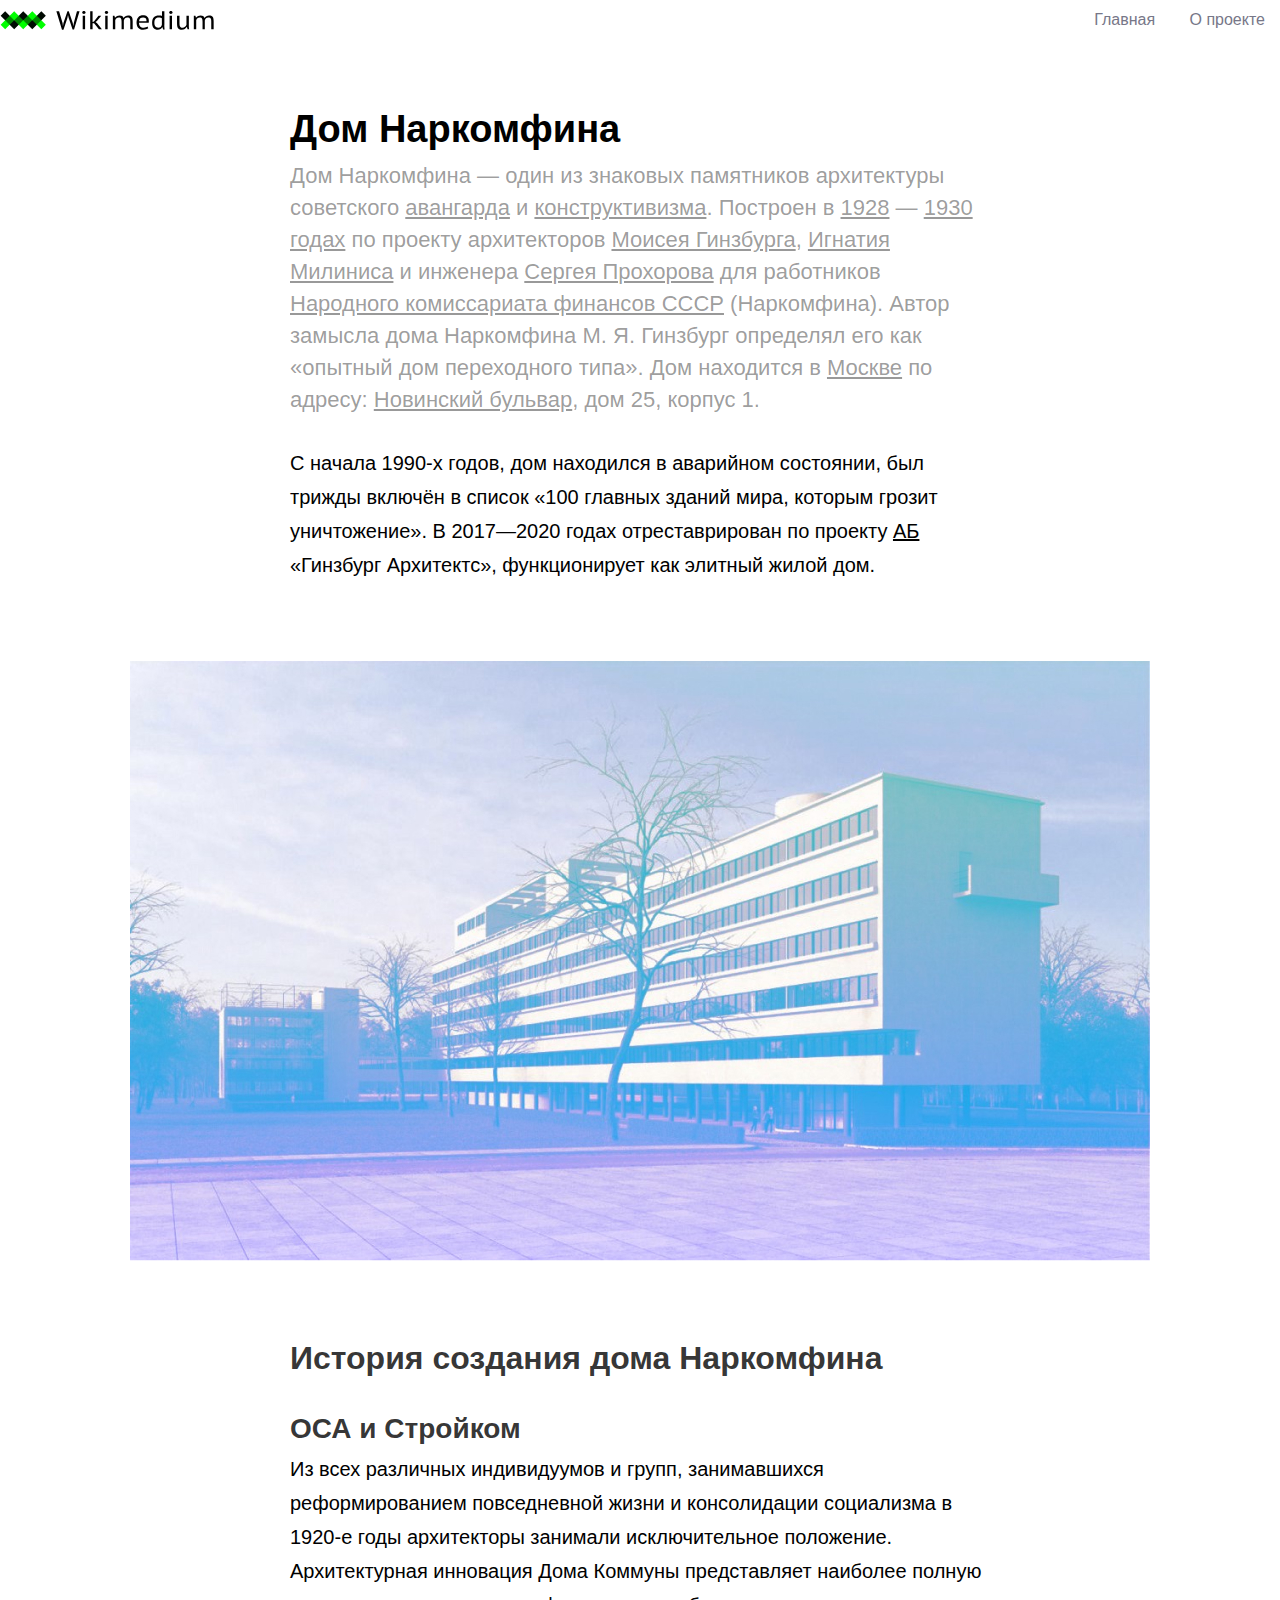
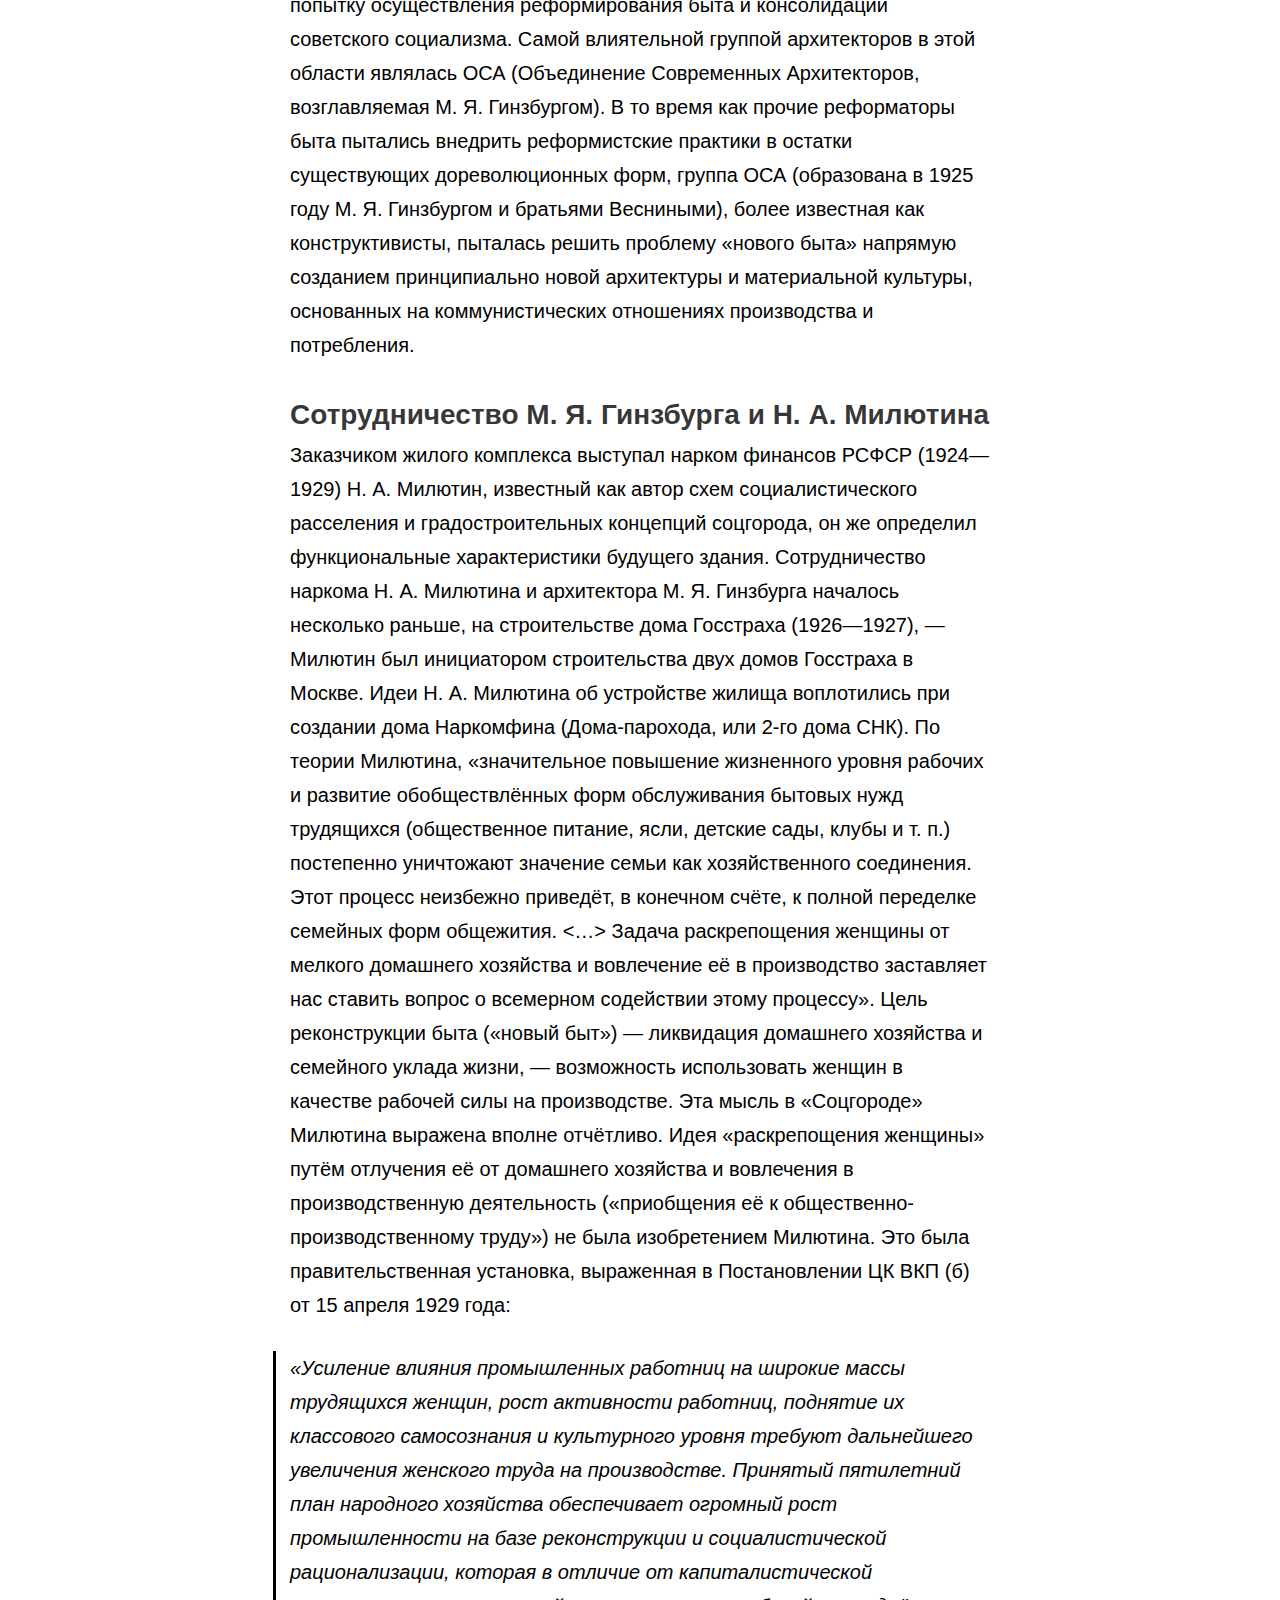
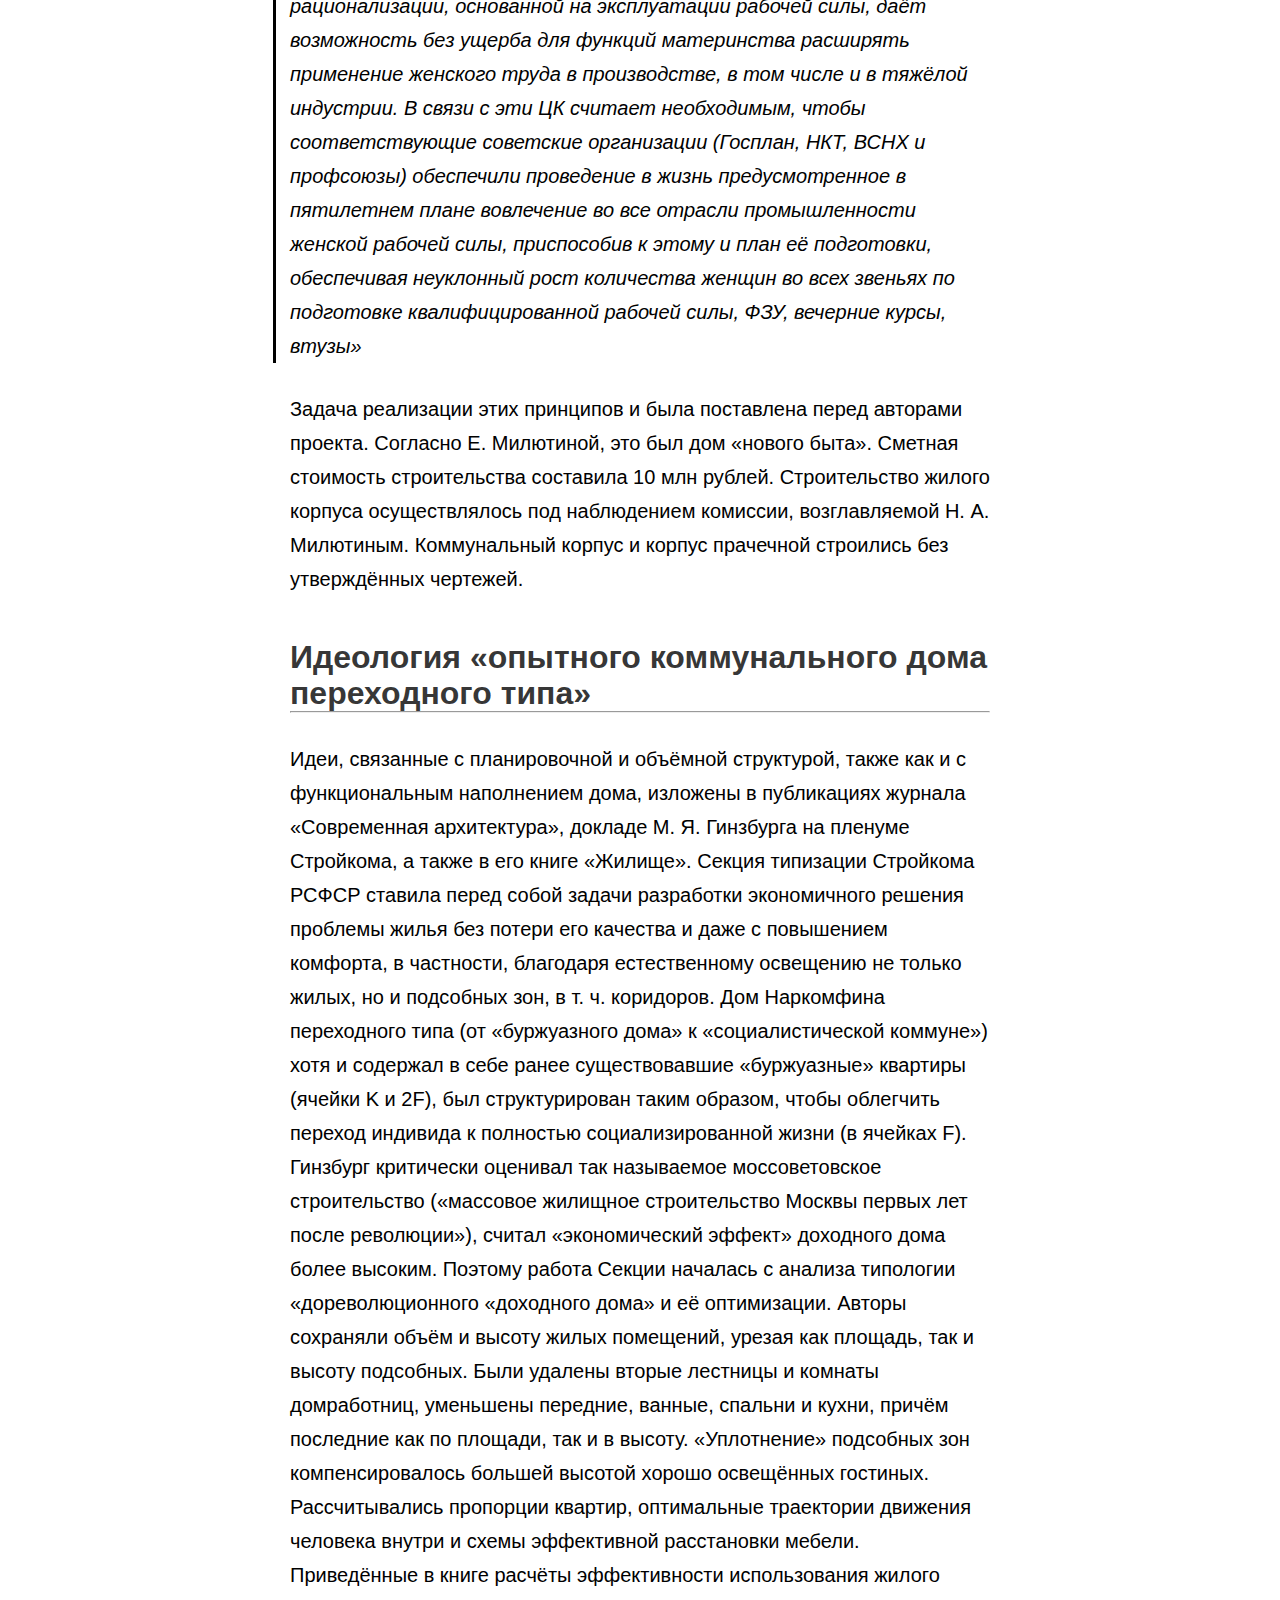
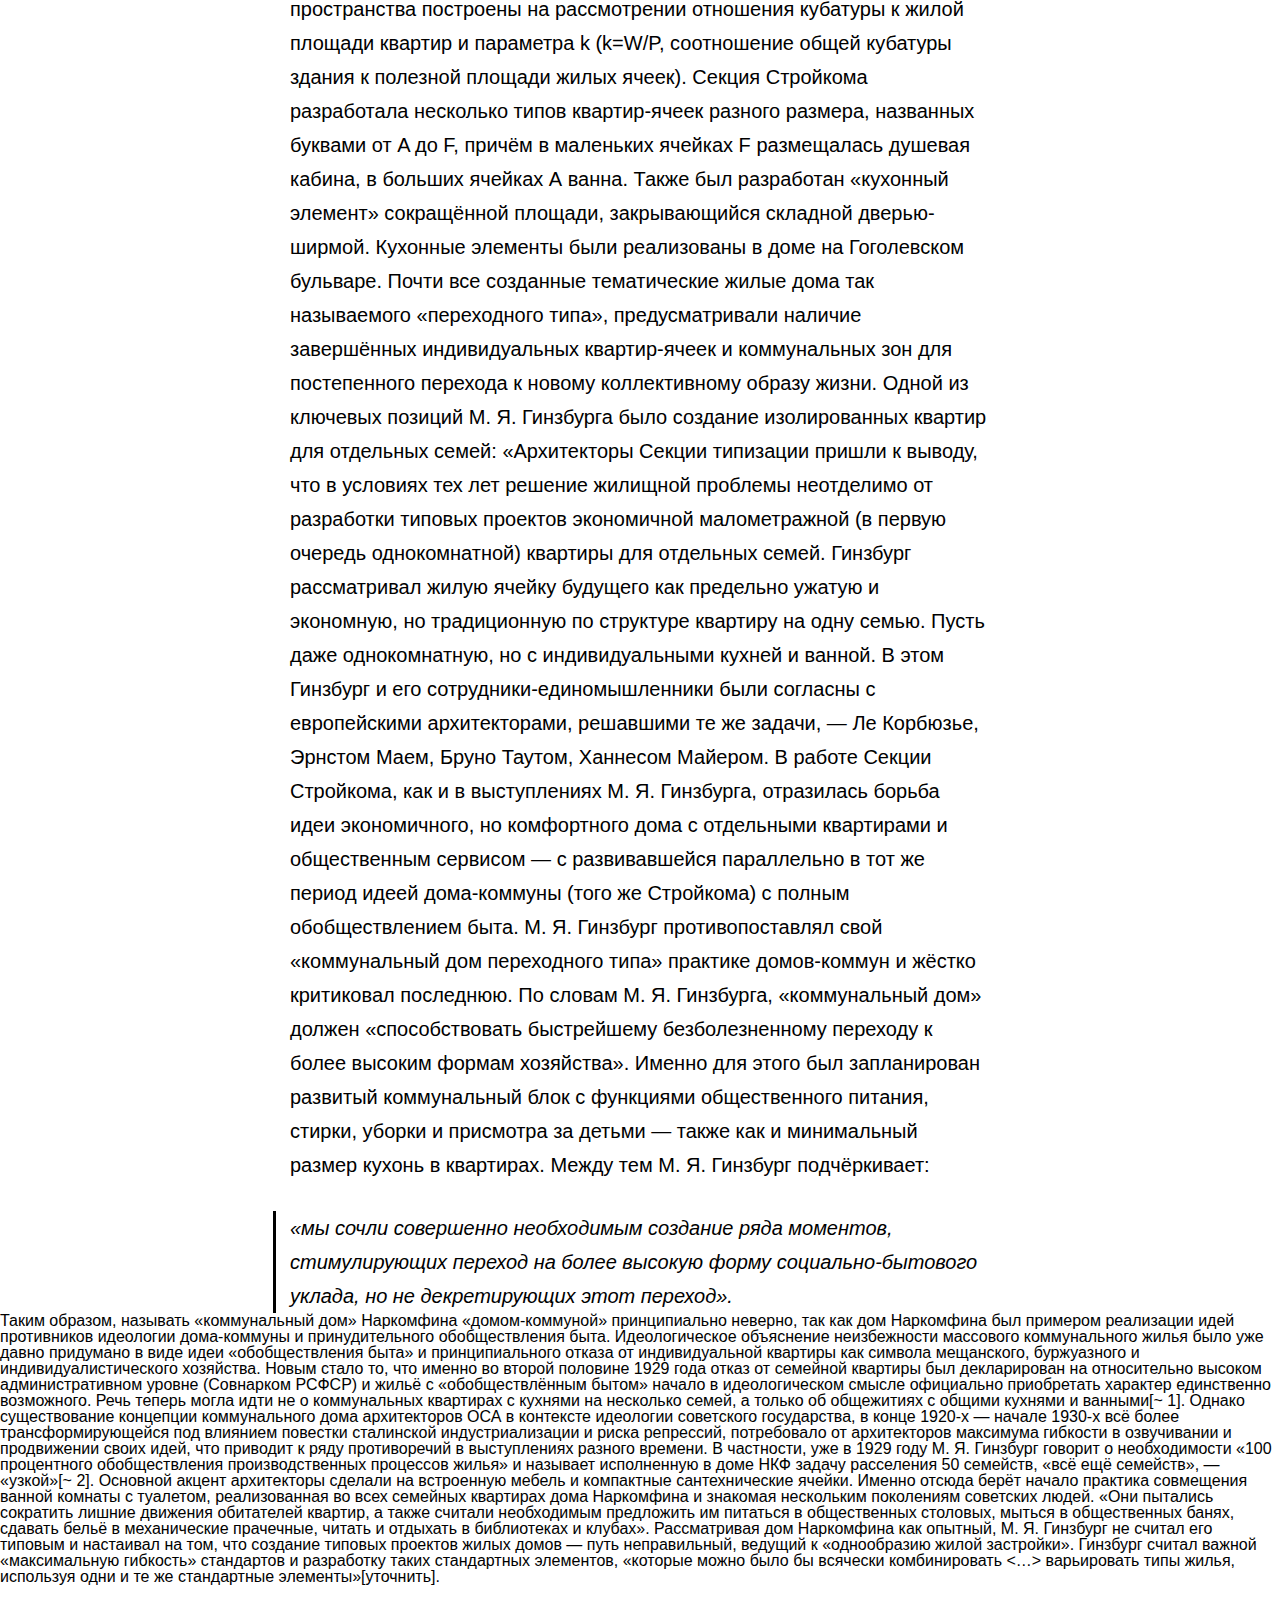
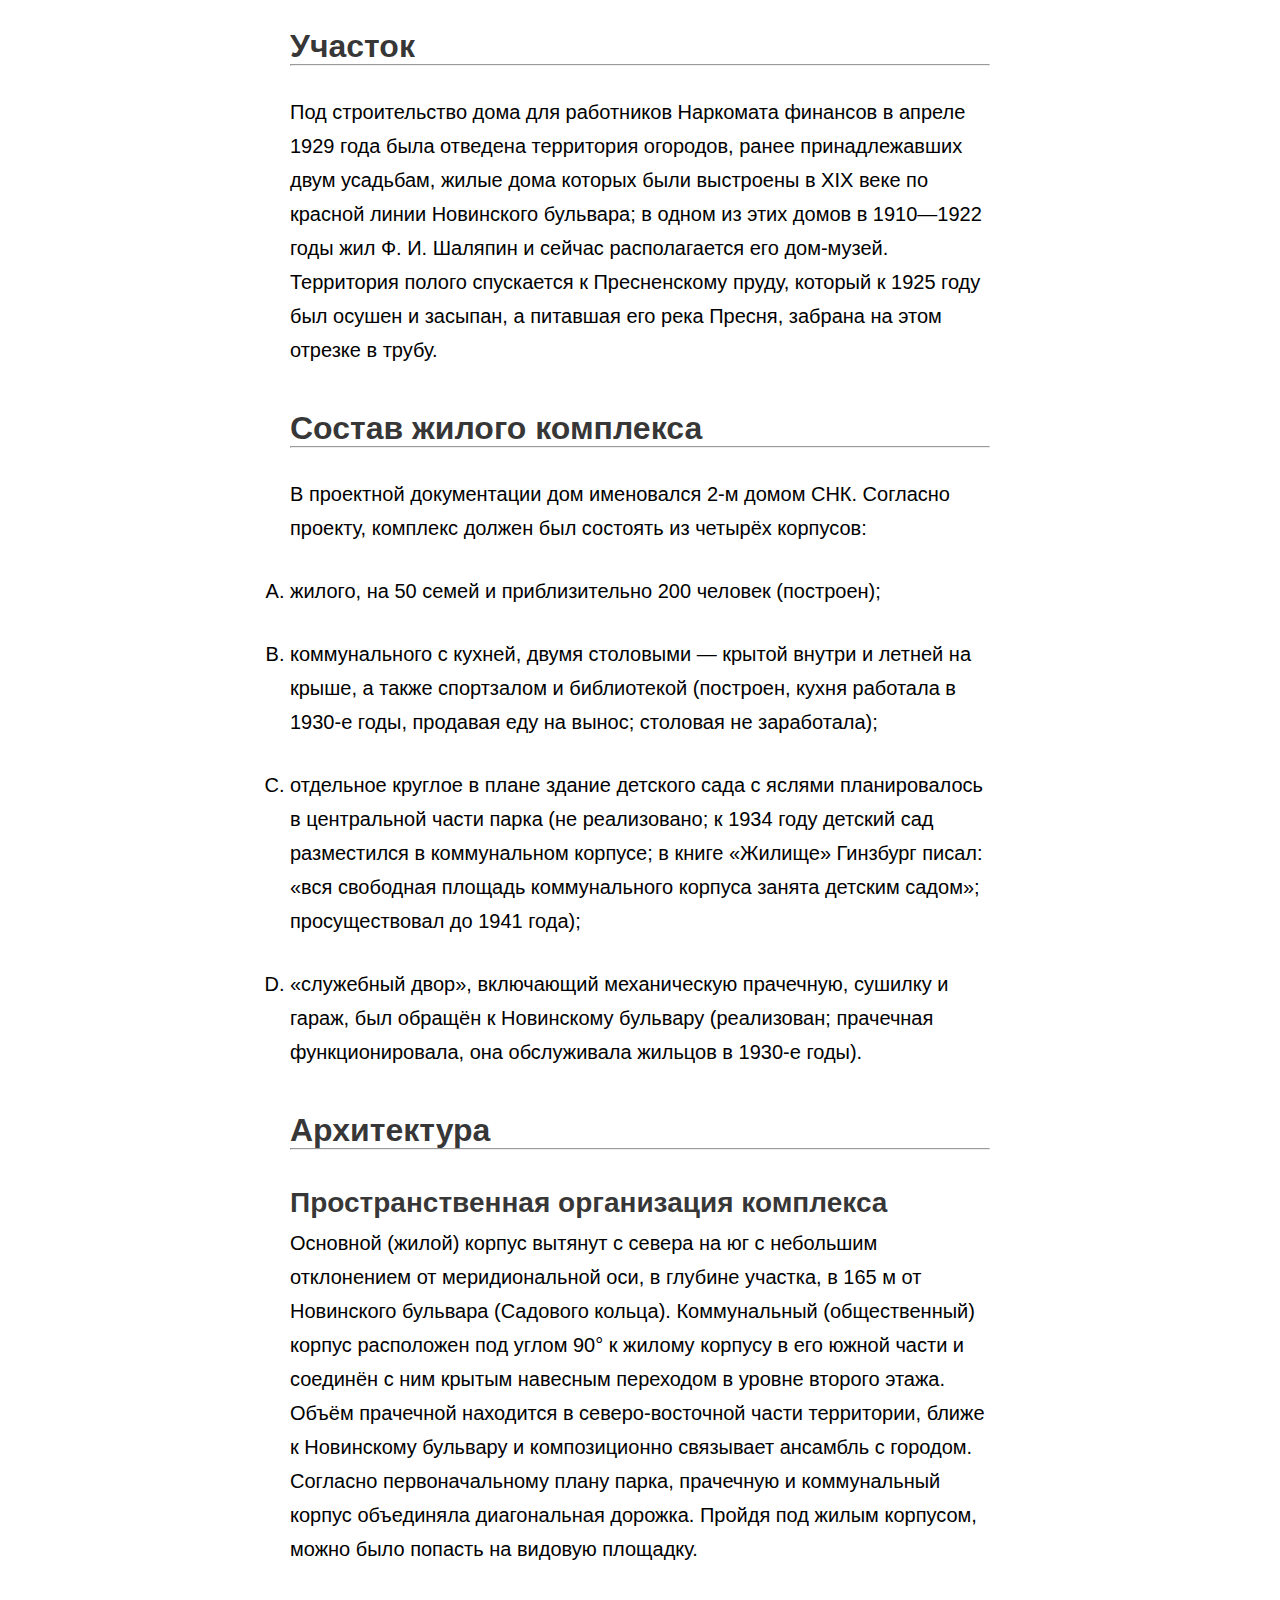
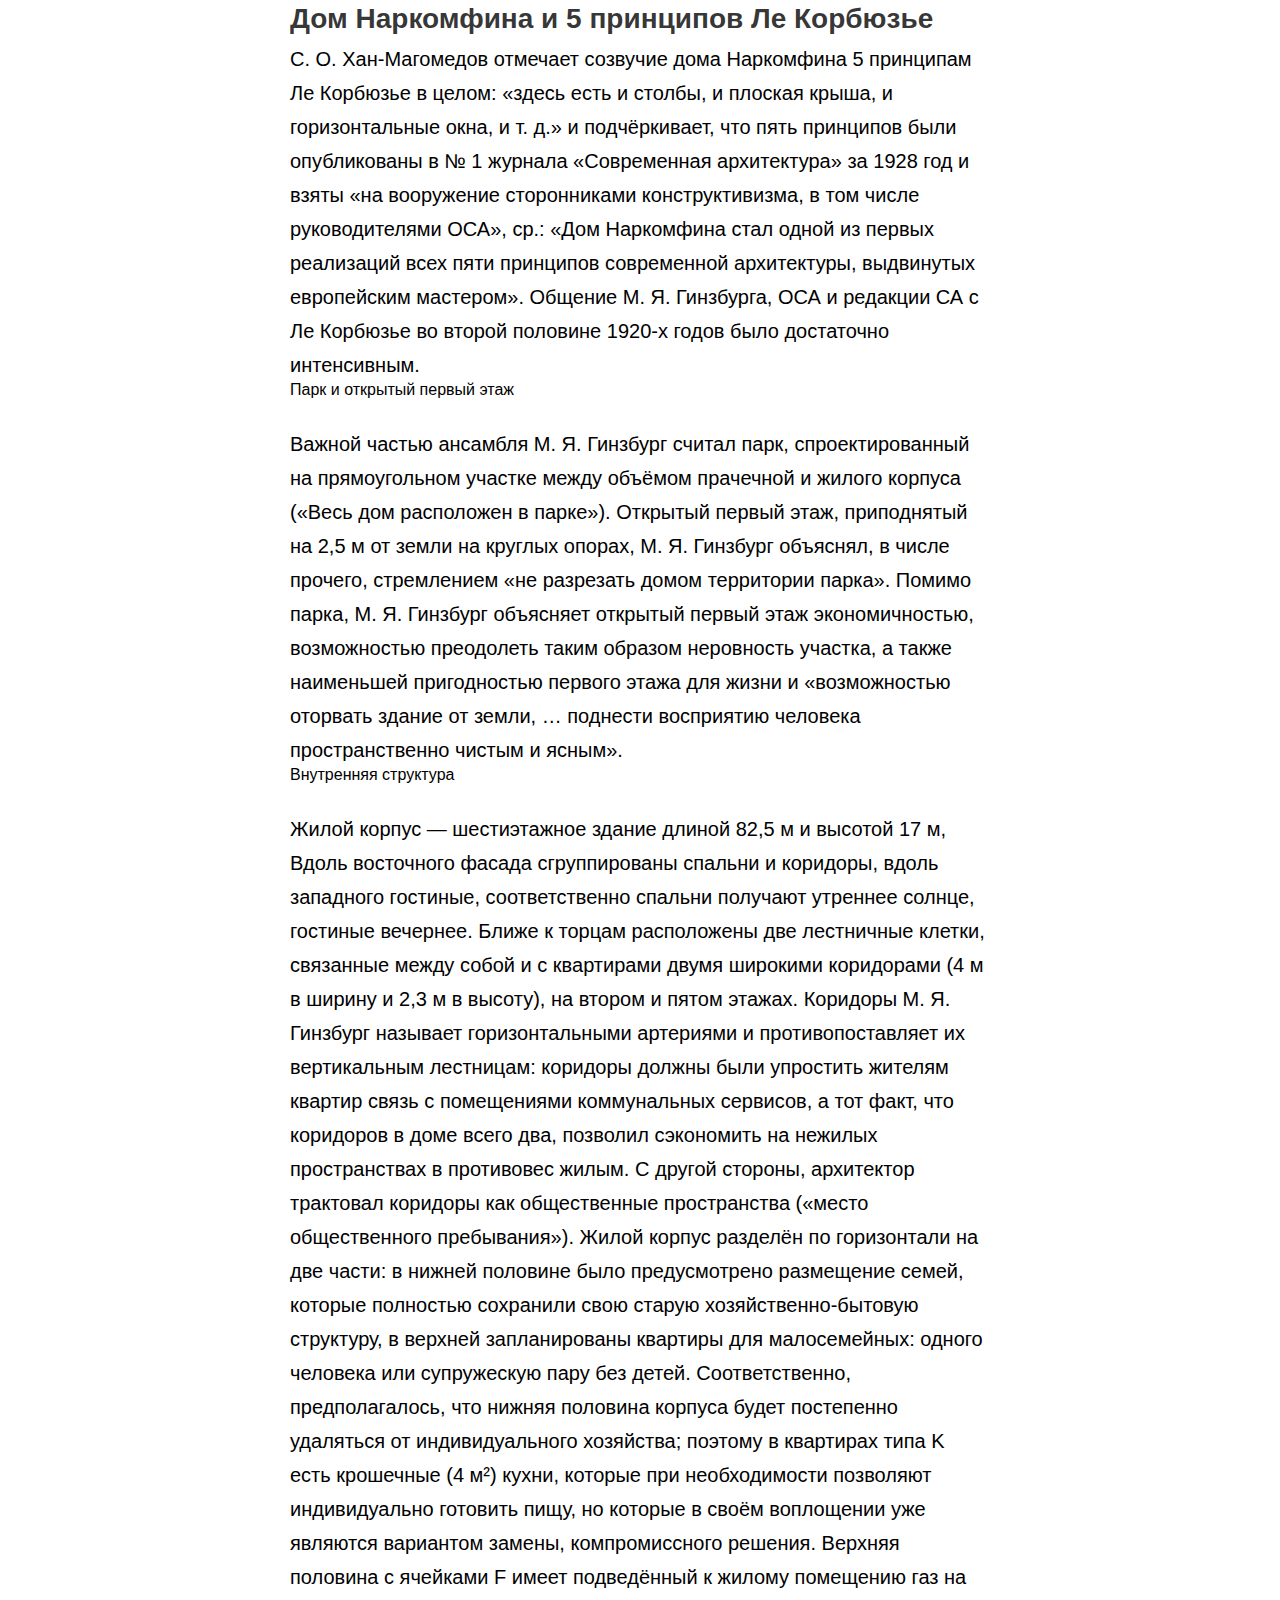
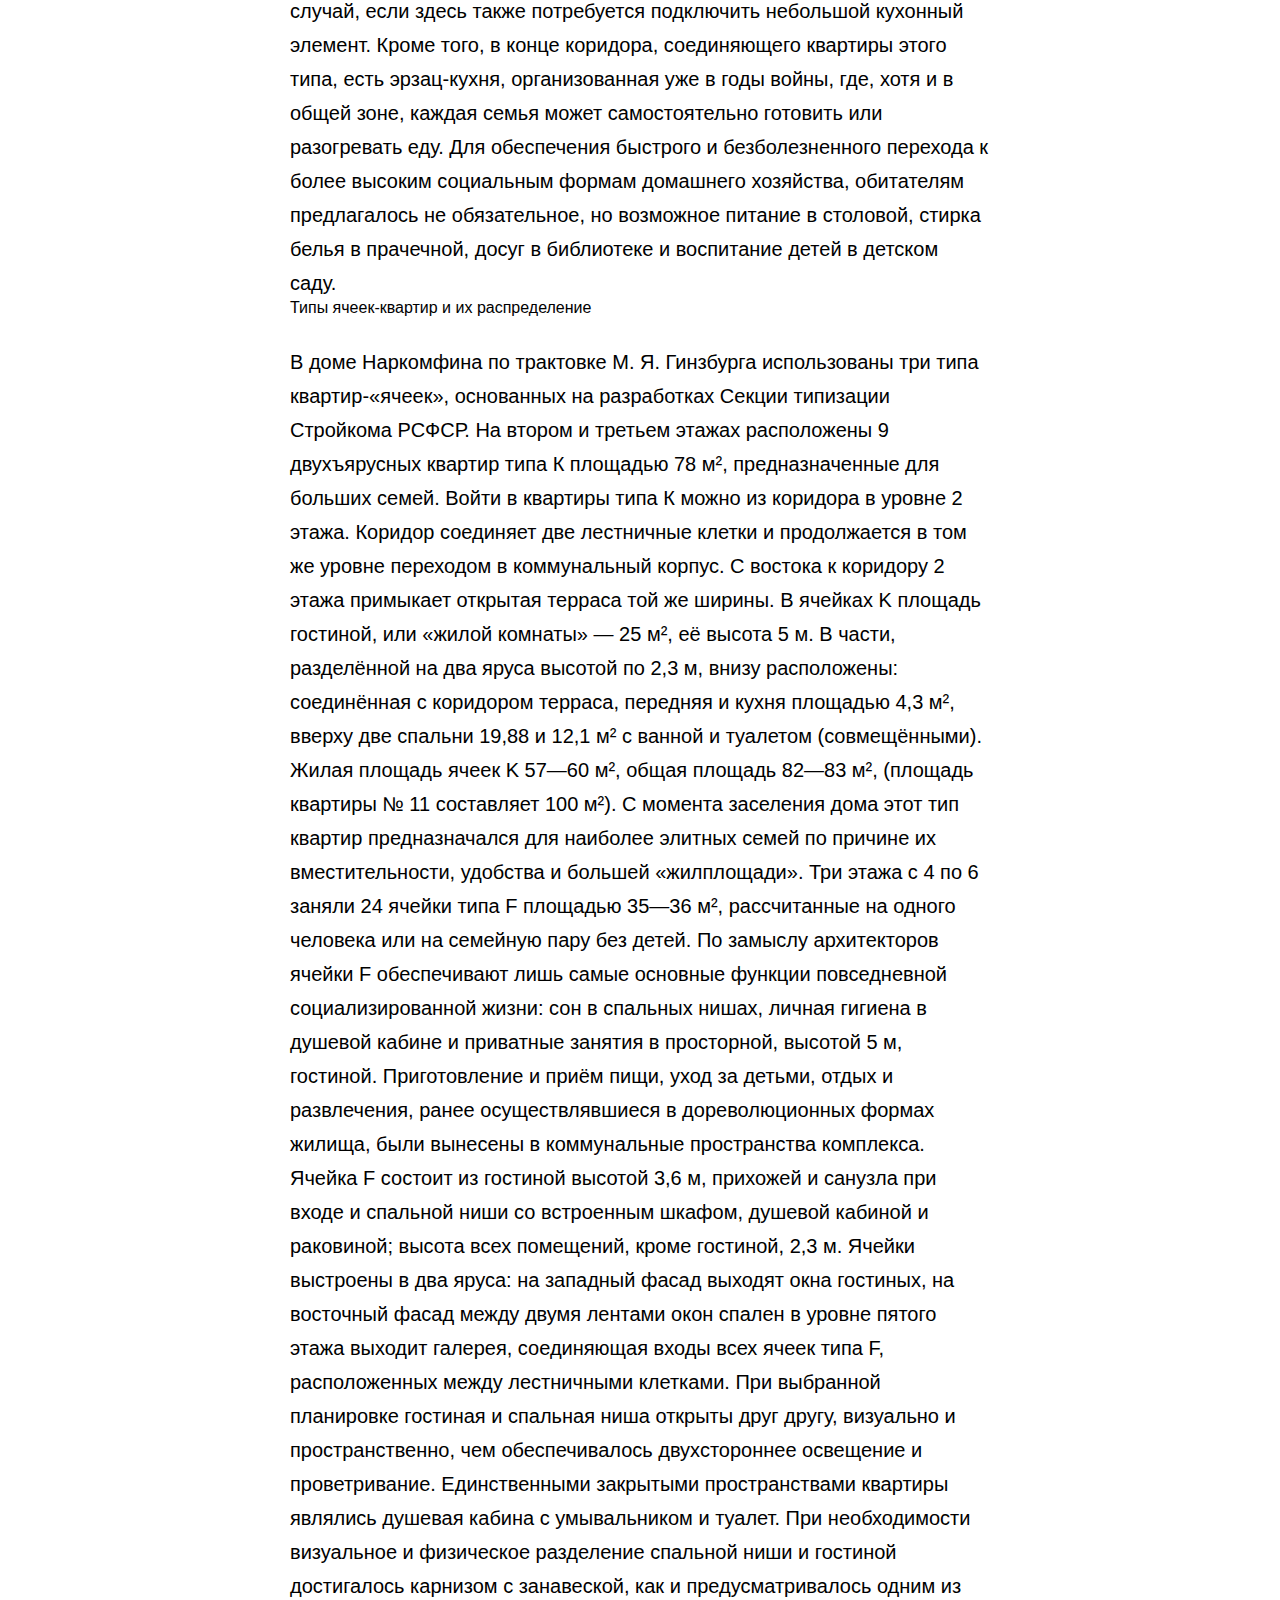
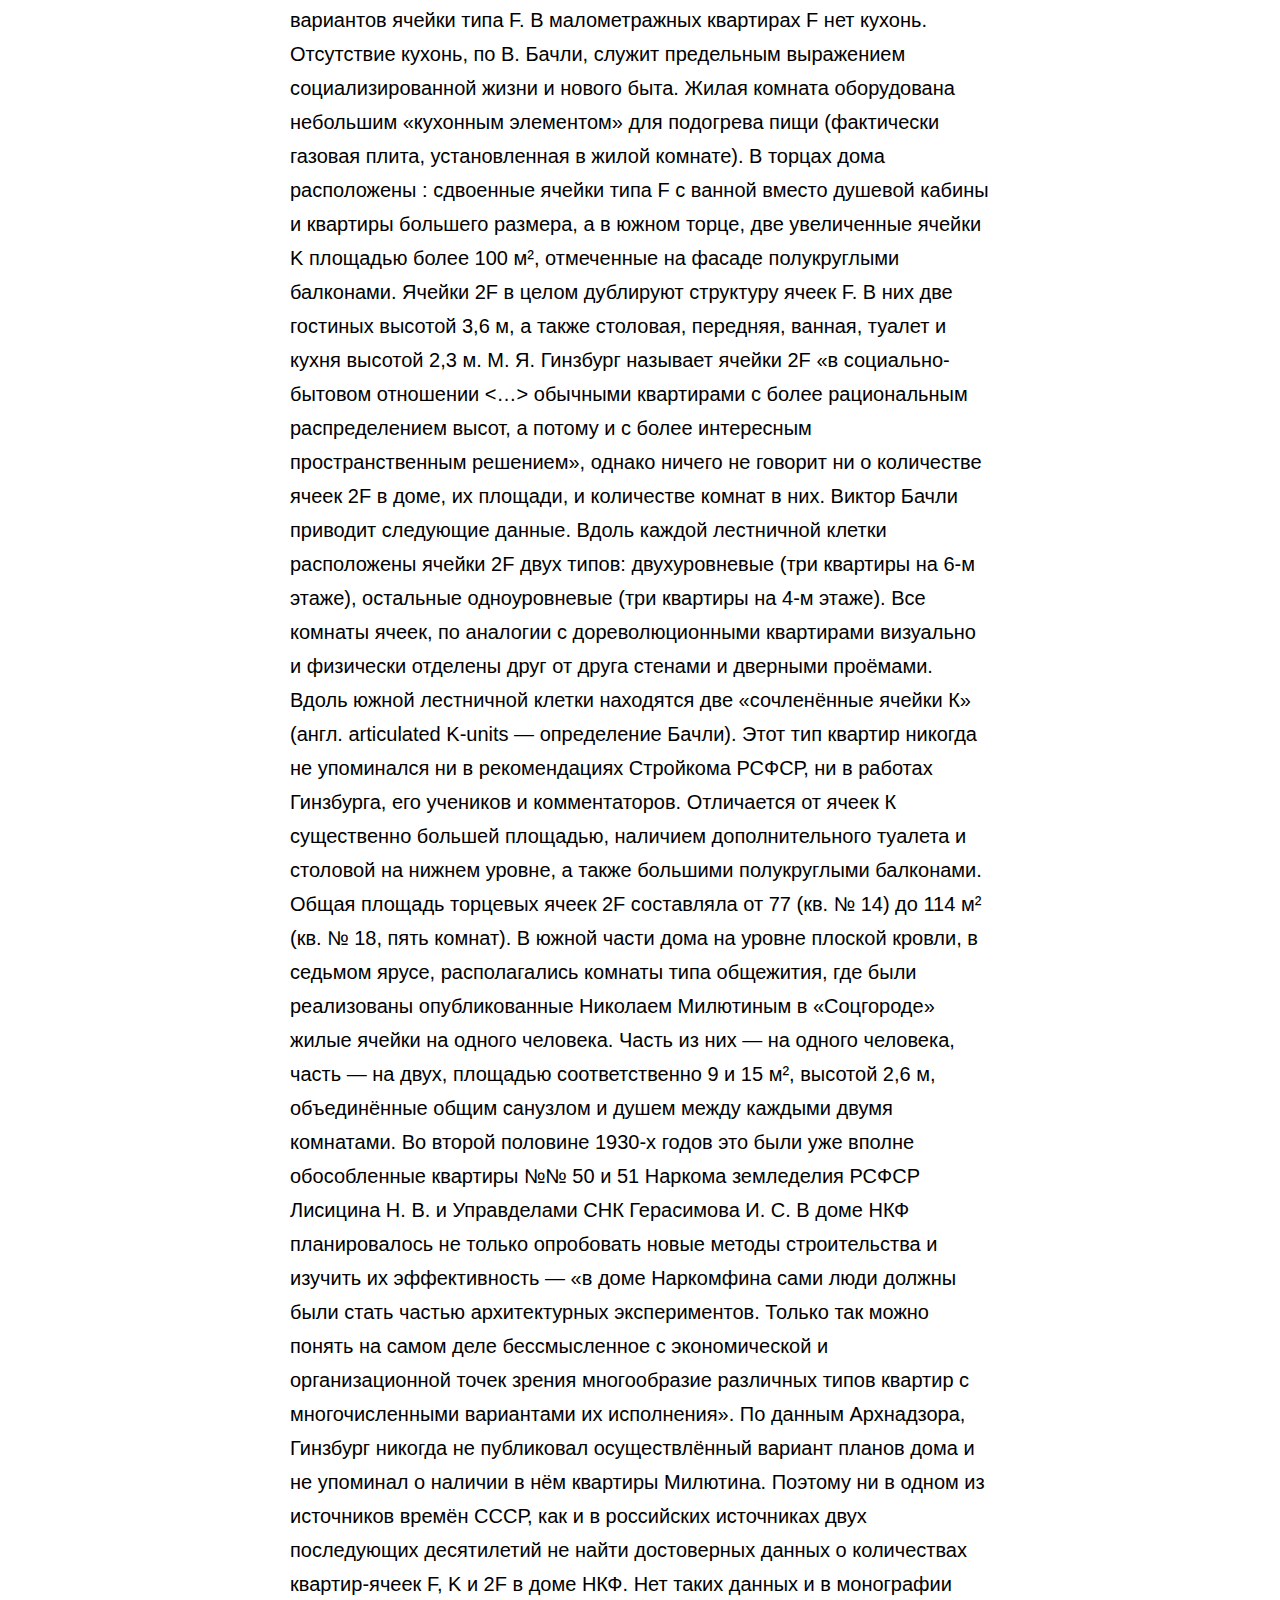
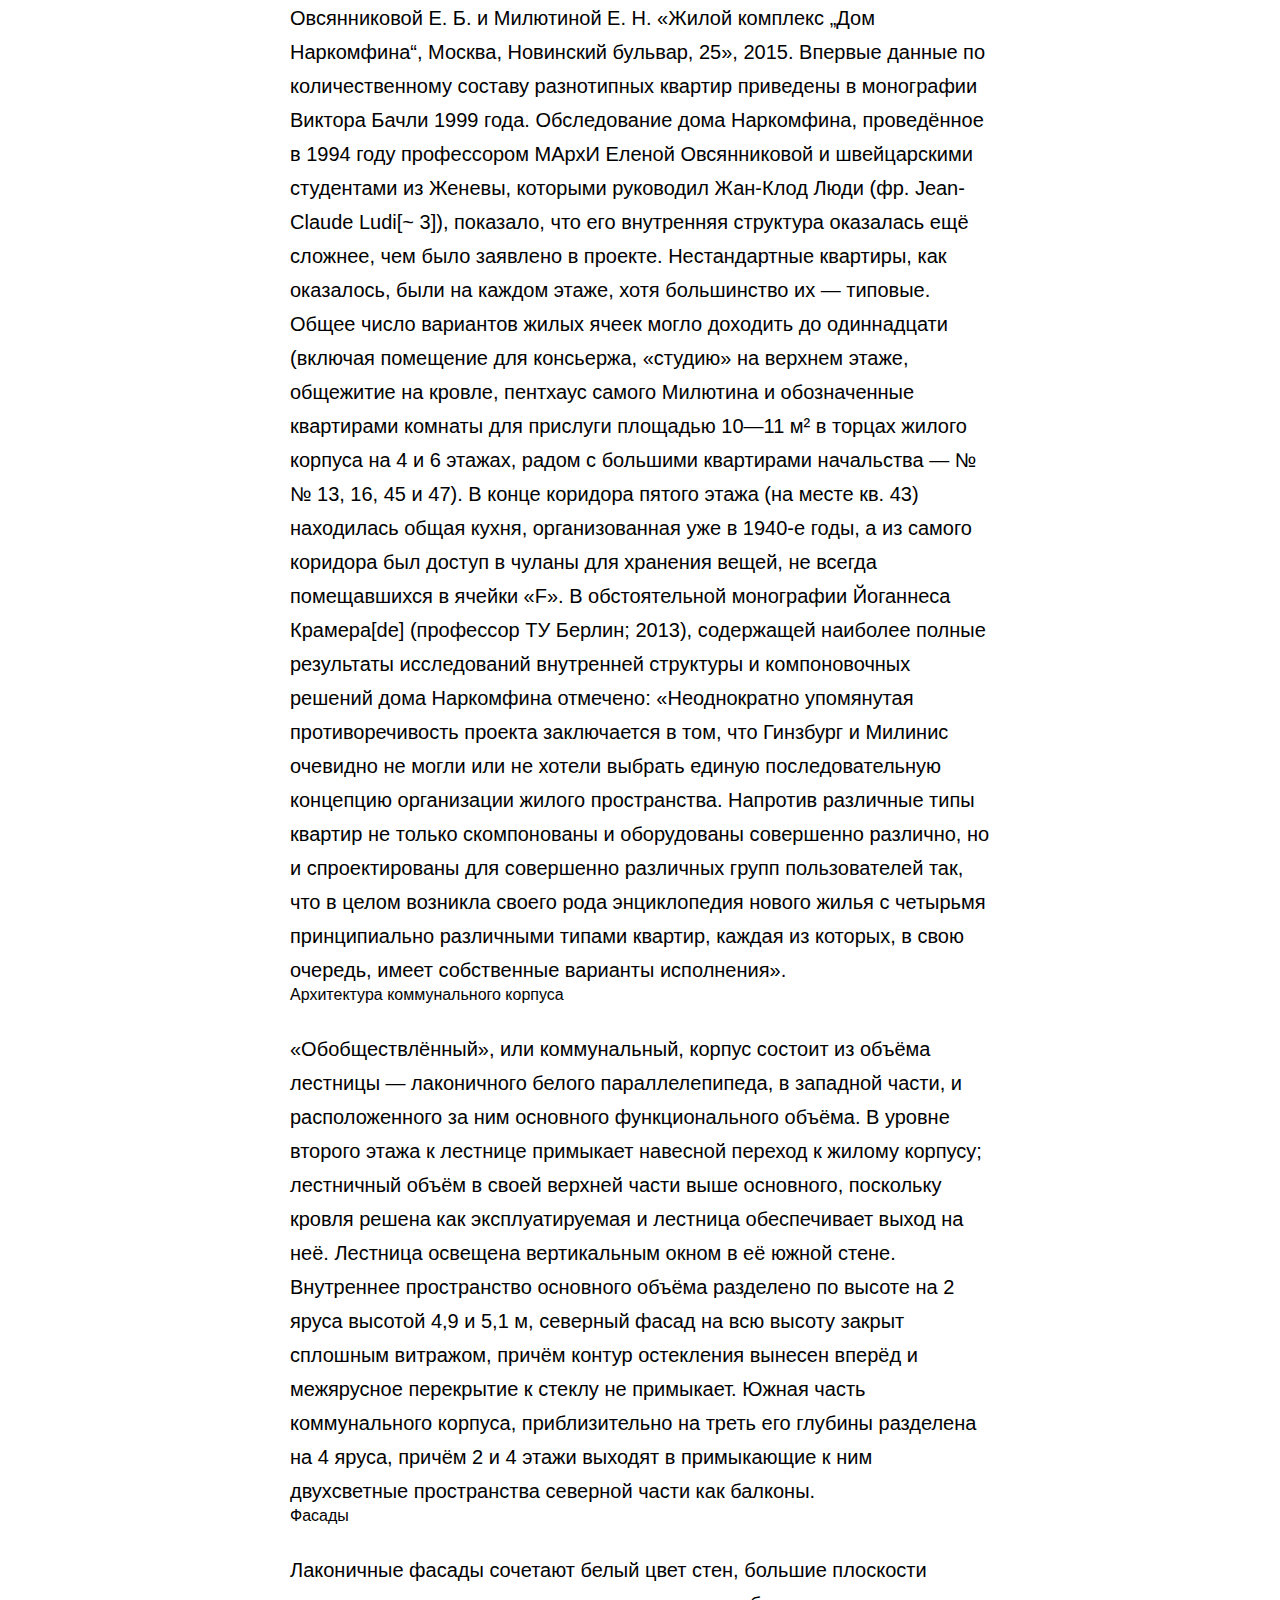
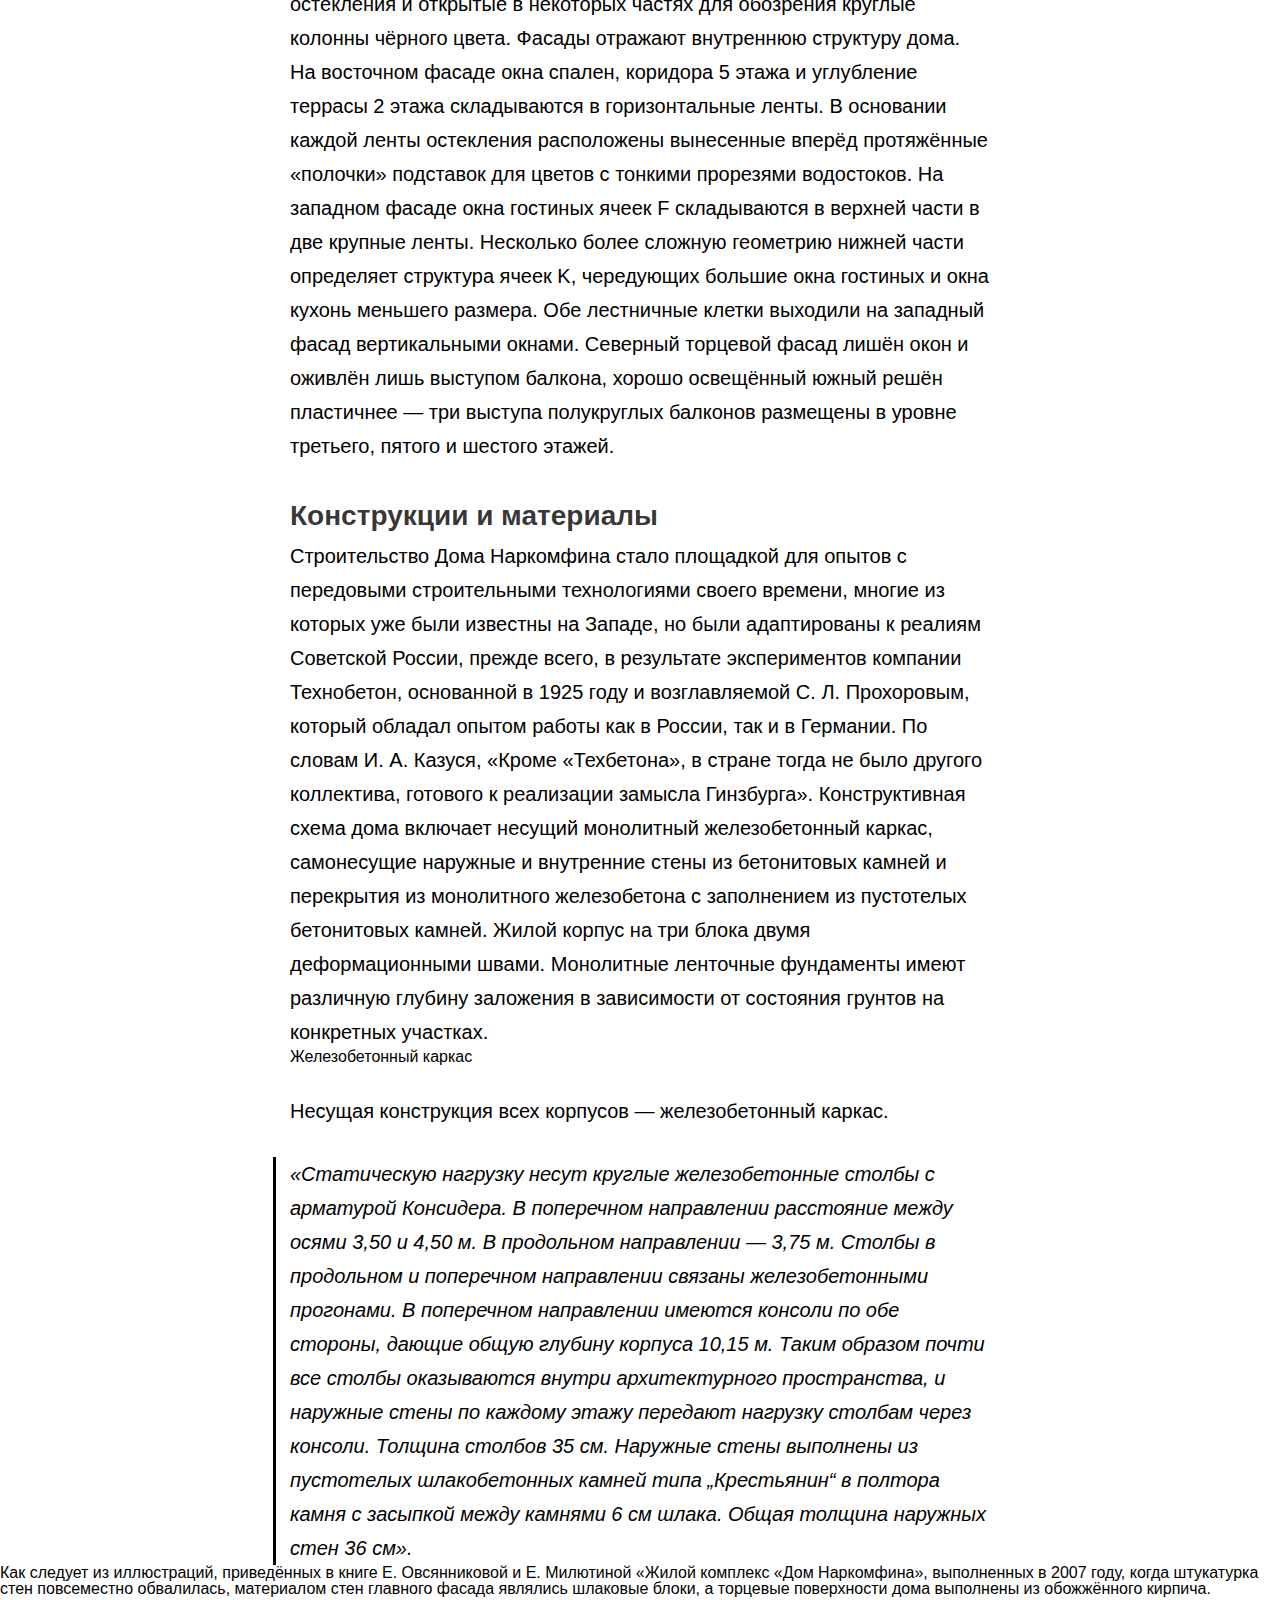
==== commit 8df09c6c: "Add Library" ====
--- a/index.html
+++ b/index.html
@@ -3,11 +3,11 @@
   <head>
     <meta charset="utf-8">
     <meta property="og:title" content="Wikimedium">
-    <meta property="og:description" content="Проект разработан для мзучения основ разметки HTMLи каскадных таблиц стилей CSS">
-    <meta property="og:image" content="images/narcomfin.jpg">
+    <meta property="og:description" content="Проект разработан для изучения основ веб-верстки, гипертекстовой разметки HTML и каскадных таблиц стилей CSS">
+    <meta property="og:image" content="images/narkomfin.jpg">
     <meta property="og:type" content="profile">
-    <meta property="og:url" content="">
-    <title>Дом Наркомфина - Википедия</title>
+    <meta property="og:url" content="https://raw.githubusercontent.com/fedorovvdmitry/wikimedium/main/images/narkomfin.jpg">
+    <title>Дом Наркомфина хуй - Википедия</title>
     <link rel="stylesheet" href="stylesheets/style.css">
     <link rel="icon" type="image/x-icon" href="images/favicons/favicon.ico" />
     <link rel="icon" type="image/png" href="images/favicons/favicon.png" />
@@ -64,12 +64,10 @@
     <article>
       <h1>Дом Наркомфина</h1>
       <p><strong>Дом Наркомфина</strong> — один из знаковых памятников архитектуры советского <a href="https://ru.wikipedia.org/wiki/Авангард_(искусство)">авангарда</a> и <a href="https://ru.wikipedia.org/wiki/Конструктивизм_(искусство)">конструктивизма</a>. Построен в <a href="https://ru.wikipedia.org/wiki/1928_год">1928</a> — <a href="https://ru.wikipedia.org/wiki/1930_год">1930 годах</a> по проекту архитекторов <a href="https://ru.wikipedia.org/wiki/Гинзбург,_Моисей_Яковлевич">Моисея Гинзбурга</a>, <a href="https://ru.wikipedia.org/wiki/Милинис,_Игнатий_Францевич">Игнатия Милиниса</a> и инженера <a href="https://ru.wikipedia.org/wiki/Сергей_Львович_Прохоров">Сергея Прохорова</a> для работников <a href="https://ru.wikipedia.org/wiki/Народный_комиссариат_финансов_СССР">Народного комиссариата финансов СССР</a> (Наркомфина). Автор замысла дома Наркомфина М. Я. Гинзбург определял его как «опытный дом переходного типа». Дом находится в <a href="https://ru.wikipedia.org/wiki/Москва">Москве</a> по адресу: <a href="https://ru.wikipedia.org/wiki/Новинский_бульвар">Новинский бульвар</a>, дом 25, корпус 1.</p>
-      <hr>
-      <p>Материал из Википедии — свободной энциклопедии</p><br>
-      <p><a href="https://ru.wikipedia.org/wiki/Памятник_архитектуры"target="_blank">памятник архитектуры</a> (местного значения)</p>
       <p>С начала 1990-х годов, дом находился в аварийном состоянии, был трижды включён в список «100 главных зданий мира, которым грозит уничтожение». В 2017—2020 годах отреставрирован по проекту <a href="https://ru.wikipedia.org/wiki/Архитектурное_бюро">АБ</a> «Гинзбург Архитектс», функционирует как элитный жилой дом.</p>
-        <h2 id="1_1">История создания дома Наркомфина</h2>
-        <hr>
+      <img src="images/narkomfin.jpg" alt="Дом Наркомфина">
+      
+      <h2 id="1_1">История создания дома Наркомфина</h2>
         <h3 id="1_1_1">ОСА и Стройком</h3>
         <p>Из всех различных индивидуумов и групп, занимавшихся реформированием повседневной жизни и консолидации социализма в 1920-е годы архитекторы занимали исключительное положение. Архитектурная инновация Дома Коммуны представляет наиболее полную попытку осуществления реформирования быта и консолидации советского социализма. Самой влиятельной группой архитекторов в этой области являлась ОСА (Объединение Современных Архитекторов, возглавляемая М. Я. Гинзбургом). В то время как прочие реформаторы быта пытались внедрить реформистские практики в остатки существующих дореволюционных форм, группа ОСА (образована в 1925 году М. Я. Гинзбургом и братьями Весниными), более известная как конструктивисты, пыталась решить проблему «нового быта» напрямую созданием принципиально новой архитектуры и материальной культуры, основанных на коммунистических отношениях производства и потребления.
 
@@ -368,37 +366,38 @@
           Исследовавший «миграцию» обитателей дома Виктор Бачли сообщает о регистрации по всем типам квартир дома Наркомфина замещения выбывших в результате репрессий семей чинами НКВД, как по отдельным квартирам, так и по комнатам в больших коммунальных квартирах. Все годы существования СССР информация о проживавших в той ли иной квартире жильцах, а равным образом, и данные о том, куда делись все эти люди, носили характер государственной тайны, и задавать такие вопросы было не принято. Несмотря на проживание в доме известных партийных и советских деятелей (элите большевиков по В. Бачли) на доме Наркомфина никогда не было установлено никаких памятных знаков, как и не возникало самой постановки вопроса о сохранения такой памяти, видимо, потому, что жизнь большинства указанных деятелей трагически закончилась на Бутовском полигоне.
         </p>
         <h3>Известные жители</h3>
-        <p><ul>
-          <li>Антонов-Овсеенко Владимир Александрович, кв. 48 — нарком юстиции РСФСР, с женой Софьей Ивановной Левиной. Расстрелян 10.02.1938 года, жена расстреляна 08.02.1938 года.</li>
-          <li>Бган Ольга Павловна, кв. ? — актриса театра и кино.</li>
-          <li>Бухарцев Дмитрий Павлович, кв. 29 — кандидат экономических наук, корреспондент газеты «Известия» в Германии в 1934—1936 годах, сотрудник ОГПУ-НКВД; расстрелян 03.06.1937 года.</li>
-          <li>Вишневский Александр Александрович, кв. 35 (5 этаж) — доктор медицинских наук (1936), позднее главный хирург Советской армии.</li>
-          <li>Воскресенский Кирилл Александрович, кв. ? — учёный-биолог, основатель Беломорской биологической станции (1938).</li>
-          <li>Герасимов Иван Семёнович, кв. 51 (7 этаж) — управляющий делами СНК РСФСР; расстрелян 26.10.1937 года.</li>
-          <li>Гордеев Михаил Григорьевич, кв. 27 — публицист, коллекционер живописи.</li>
-          <li>Гостынский Владимир Викторович, кв. 18 — начальник управления НКФ, ближайший помощник Н. Милютина, с семьёй.</li>
-          <li>Гуревич Моисей Григорьевич, кв. 41 — заместитель наркома здравоохранения РСФСР. Расстрелян 26.10.1937 года.</li>
-          <li>Гурович, Эдуард Яковлевич, кв. 8 — начальник Восточного центрального управления речного транспорта Наркомата водного транспорта СССР. Расстрелян 08.01.1938 года.</li>
-          <li>Дейнека Александр Александрович, кв. 7, позже кв. 35 — советский живописец с женой Серафимой Ивановной Лычевой.</li>
-          <li>Жуков Савелий Григорьевич, кв. 11 — заместитель наркома Наркомата Совхозов РСФСР — репрессирован.</li>
-          <li>Инсарова (Окорокова) Ольга Фёдоровна, кв. 11 (после Жукова С. Г.) — оперная певица Большого театра.</li>
-          <li>Карклин Мартын Мартынович, кв. 44 — председатель ЦК союза работников хозяйственных учреждений. Вдовец, проживал вместе с детьми от первого брака (Искра и Ким) и гражданской женой — членом Верховного Суда РСФСР — Пуре Паулиной Павловной. Арестован 25 декабря 1937 года, расстрелян 11 апреля 1938 года. Дети отправлены в детдом (спецприёмник НКВД) в бывшем Даниловском монастыре. Паулина Павловна арестована в августе 1938 года, сослана.</li>
-          <li>Карп Сергей Бенедиктович, кв. 47 — председатель Госплана РСФСР. Расстрелян 30.10.1937 года. Жена Сарра Давыдовна Крейндель репрессирована как «член семьи врага народа».</li>
-          <li>Келин Пётр Иванович, кв. ? — художник и преподаватель живописи, ближайший друг Н. А. Милютина[страница не указана 253 дня].</li>
-          <li>Копылов Николай Васильевич, кв. 12 (4 этаж) — управляющий трестом «Оргэнерго» Наркомата тяжёлой промышленности СССР. Арестован 30.09.1936 г., расстрелян 20.06.1938 года.</li>
-          <li>Крыленко Николай Васильевич, кв. 46 — нарком юстиции СССР. Арестован, расстрелян 29.07.1938 года.</li>
-          <li>Крючков Пётр Петрович, кв. 13 — многолетний секретарь А. М. Горького, к 1937 году директор Музея А. М. Горького, с женой Крючковой Елизаветой Захарьевной. Расстрелян 15.03.1938 года, жена расстреляна 17.09.1938. После ареста семьи Крючковых квартира № 13 перешла к семье Н. А. Семашко.</li>
-          <li>Куперман, Абрам Борухович, кв. 35 (после А. А. Вишневского), 7 (после А. А. Дейнеки).</li>
-          <li>Лебедь Дмитрий Захарович, кв. 43 (5 этаж) — зам. председателя Совнаркома РСФСР. Расстрелян 30.10.1937 года. Квартира 43 аннулирована, на её месте образована коммунальная кухня.</li>
-          <li>Лисицын Николай Васильевич, кв. 50 (7 этаж) — нарком земледелия РСФСР. Расстрелян 22.08.1938 года.</li>
-          <li>Милютин Николай Александрович, кв. 49 (7 этаж) — в 1924—1929 годах наркомфин РСФСР, в 1929 году председатель Малого СНК — один из идеологов «новых форм социалистического жилища». Квартира Милютина, спроектированная и построенная им для своей семьи с согласия М. Гинзбурга, находилась на крыше здания, в помещении, запланированном под вентиляционную камеру, оборудование для которой не было закуплено из-за нехватки денег. Двухуровневая квартира — первый в мире «пентхауз».</li>
-          <li>Полуян Ян Васильевич, кв. 26 — начальник Главного энергетического управления Наркомата коммунального хозяйства РСФСР, расстрелян 8.10.1937 года.</li>
-          <li>Рыскулов Турар Рыскулович, кв. 40 — заместитель председателя СНК РСФСР.</li>
-          <li>Семашко Николай Александрович, кв. 14 — бывший нарком здравоохранения РСФСР, с семьёй.</li>
-          <li>Соколов Николай Константинович, кв. 42 — председатель Правления Госбанка СССР; арестован 21.12.1940 года, расстрелян 30.07.1941 года.</li>
-          <li>Соловьёв Владимир Александрович, кв. ? — драматург.</li>
-          <li>Сулимов Даниил Егорович, кв. 45 — председатель СНК РСФСР. Проживал вместе с женой Сулимовой Е. Н., сыном Владимиром и племянницей Агрипиной Сулимовой. Сулимов был арестован 27.06.1937 года, расстрелян 27.11.1937 года. Спустя 3 недели после его ареста была арестована жена Елена Николаевна, осуждена на 25 лет лагерей, этапирована в Магадан. Сына и племянницу выселили из квартиры.</li>
-        </ul>
+        <p>
+          <ul>
+            <li>Антонов-Овсеенко Владимир Александрович, кв. 48 — нарком юстиции РСФСР, с женой Софьей Ивановной Левиной. Расстрелян 10.02.1938 года, жена расстреляна 08.02.1938 года.</li>
+            <li>Бган Ольга Павловна, кв. ? — актриса театра и кино.</li>
+            <li>Бухарцев Дмитрий Павлович, кв. 29 — кандидат экономических наук, корреспондент газеты «Известия» в Германии в 1934—1936 годах, сотрудник ОГПУ-НКВД; расстрелян 03.06.1937 года.</li>
+            <li>Вишневский Александр Александрович, кв. 35 (5 этаж) — доктор медицинских наук (1936), позднее главный хирург Советской армии.</li>
+            <li>Воскресенский Кирилл Александрович, кв. ? — учёный-биолог, основатель Беломорской биологической станции (1938).</li>
+            <li>Герасимов Иван Семёнович, кв. 51 (7 этаж) — управляющий делами СНК РСФСР; расстрелян 26.10.1937 года.</li>
+            <li>Гордеев Михаил Григорьевич, кв. 27 — публицист, коллекционер живописи.</li>
+            <li>Гостынский Владимир Викторович, кв. 18 — начальник управления НКФ, ближайший помощник Н. Милютина, с семьёй.</li>
+            <li>Гуревич Моисей Григорьевич, кв. 41 — заместитель наркома здравоохранения РСФСР. Расстрелян 26.10.1937 года.</li>
+            <li>Гурович, Эдуард Яковлевич, кв. 8 — начальник Восточного центрального управления речного транспорта Наркомата водного транспорта СССР. Расстрелян 08.01.1938 года.</li>
+            <li>Жуков Савелий Григорьевич, кв. 11 — заместитель наркома Наркомата Совхозов РСФСР — репрессирован.</li>
+            <li>Инсарова (Окорокова) Ольга Фёдоровна, кв. 11 (после Жукова С. Г.) — оперная певица Большого театра.</li>
+            <li>Карклин Мартын Мартынович, кв. 44 — председатель ЦК союза работников хозяйственных учреждений. Вдовец, проживал вместе с детьми от первого брака (Искра и Ким) и гражданской женой — членом Верховного Суда РСФСР — Пуре Паулиной Павловной. Арестован 25 декабря 1937 года, расстрелян 11 апреля 1938 года. Дети отправлены в детдом (спецприёмник НКВД) в бывшем Даниловском монастыре. Паулина Павловна арестована в августе 1938 года, сослана.</li>
+            <li>Карп Сергей Бенедиктович, кв. 47 — председатель Госплана РСФСР. Расстрелян 30.10.1937 года. Жена Сарра Давыдовна Крейндель репрессирована как «член семьи врага народа».</li>
+            <li>Келин Пётр Иванович, кв. ? — художник и преподаватель живописи, ближайший друг Н. А. Милютина[страница не указана 253 дня].</li>
+            <li>Копылов Николай Васильевич, кв. 12 (4 этаж) — управляющий трестом «Оргэнерго» Наркомата тяжёлой промышленности СССР. Арестован 30.09.1936 г., расстрелян 20.06.1938 года.</li>
+            <li>Крыленко Николай Васильевич, кв. 46 — нарком юстиции СССР. Арестован, расстрелян 29.07.1938 года.</li>
+            <li>Крючков Пётр Петрович, кв. 13 — многолетний секретарь А. М. Горького, к 1937 году директор Музея А. М. Горького, с женой Крючковой Елизаветой Захарьевной. Расстрелян 15.03.1938 года, жена расстреляна 17.09.1938. После ареста семьи Крючковых квартира № 13 перешла к семье Н. А. Семашко.</li>
+            <li>Куперман, Абрам Борухович, кв. 35 (после А. А. Вишневского), 7 (после А. А. Дейнеки).</li>
+            <li>Лебедь Дмитрий Захарович, кв. 43 (5 этаж) — зам. председателя Совнаркома РСФСР. Расстрелян 30.10.1937 года. Квартира 43 аннулирована, на её месте образована коммунальная кухня.</li>
+            <li>Лисицын Николай Васильевич, кв. 50 (7 этаж) — нарком земледелия РСФСР. Расстрелян 22.08.1938 года.</li>
+            <li>Милютин Николай Александрович, кв. 49 (7 этаж) — в 1924—1929 годах наркомфин РСФСР, в 1929 году председатель Малого СНК — один из идеологов «новых форм социалистического жилища». Квартира Милютина, спроектированная и построенная им для своей семьи с согласия М. Гинзбурга, находилась на крыше здания, в помещении, запланированном под вентиляционную камеру, оборудование для которой не было закуплено из-за нехватки денег. Двухуровневая квартира — первый в мире «пентхауз».</li>
+            <li>Полуян Ян Васильевич, кв. 26 — начальник Главного энергетического управления Наркомата коммунального хозяйства РСФСР, расстрелян 8.10.1937 года.</li>
+            <li>Рыскулов Турар Рыскулович, кв. 40 — заместитель председателя СНК РСФСР.</li>
+            <li>Семашко Николай Александрович, кв. 14 — бывший нарком здравоохранения РСФСР, с семьёй.</li>
+            <li>Соколов Николай Константинович, кв. 42 — председатель Правления Госбанка СССР; арестован 21.12.1940 года, расстрелян 30.07.1941 года.</li>
+            <li>Соловьёв Владимир Александрович, кв. ? — драматург.</li>
+            <li>Сулимов Даниил Егорович, кв. 45 — председатель СНК РСФСР. Проживал вместе с женой Сулимовой Е. Н., сыном Владимиром и племянницей Агрипиной Сулимовой. Сулимов был арестован 27.06.1937 года, расстрелян 27.11.1937 года. Спустя 3 недели после его ареста была арестована жена Елена Николаевна, осуждена на 25 лет лагерей, этапирована в Магадан. Сына и племянницу выселили из квартиры.</li>
+            <li>Дейнека Александр Александрович, кв. 7, позже кв. 35 — советский живописец с женой Серафимой Ивановной Лычевой.</li>
+          </ul>
           В период отделки здания в нём находилась мастерская М. Я. Гинзбурга (см. фото, автор Владимир Грюнталь). По воспоминаниям старожилов, живших здесь в 1940—1950-х годах, в первую очередь, Милютиных (кв. 49), Семашко (кв. 14), Зайцевых (кв. 3), при заселении дома Гинзбургу была предложена в нём квартира, но он отказался, отдав предпочтение жилью традиционной архитектуры.
 
           Контингент живущих был в какой-то мере однородным лишь в первые годы после заселения дома. После чистки 1934-го, арестов 1937—1938 годов и окончания Великой Отечественной войны он существенным образом изменился. В конце 1950-х годов дом был передан в общегородское подчинение, небольшое число номенклатурных жильцов переселилось в благоустроенные квартиры на Ленинском проспекте, а освободившиеся помещения были заполнены работниками коммунальных служб и ЖЭК-ов.
--- a/stylesheets/style.css
+++ b/stylesheets/style.css
@@ -3,3 +3,4 @@
 @import url('sidebar.css');
 @import url('menubar.css');
 @import url('about.css');
+@import url('responsive.css');
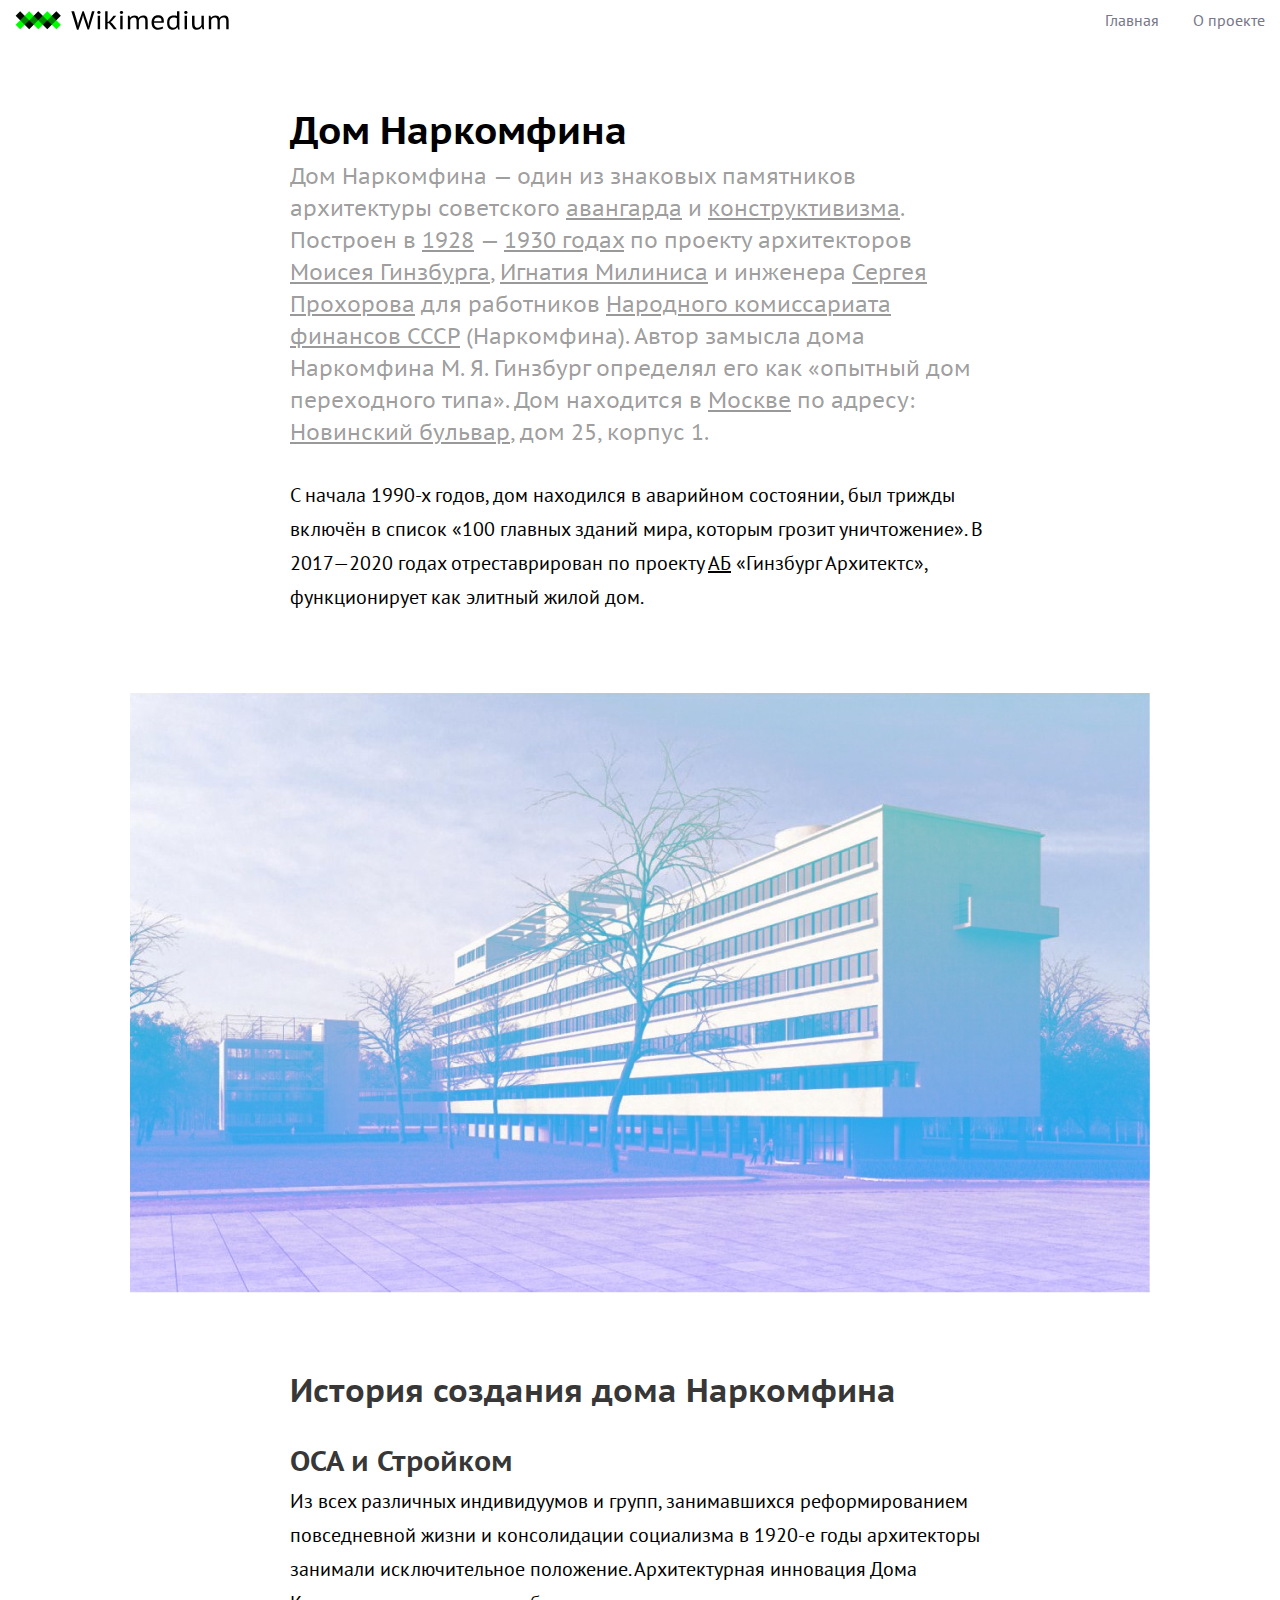
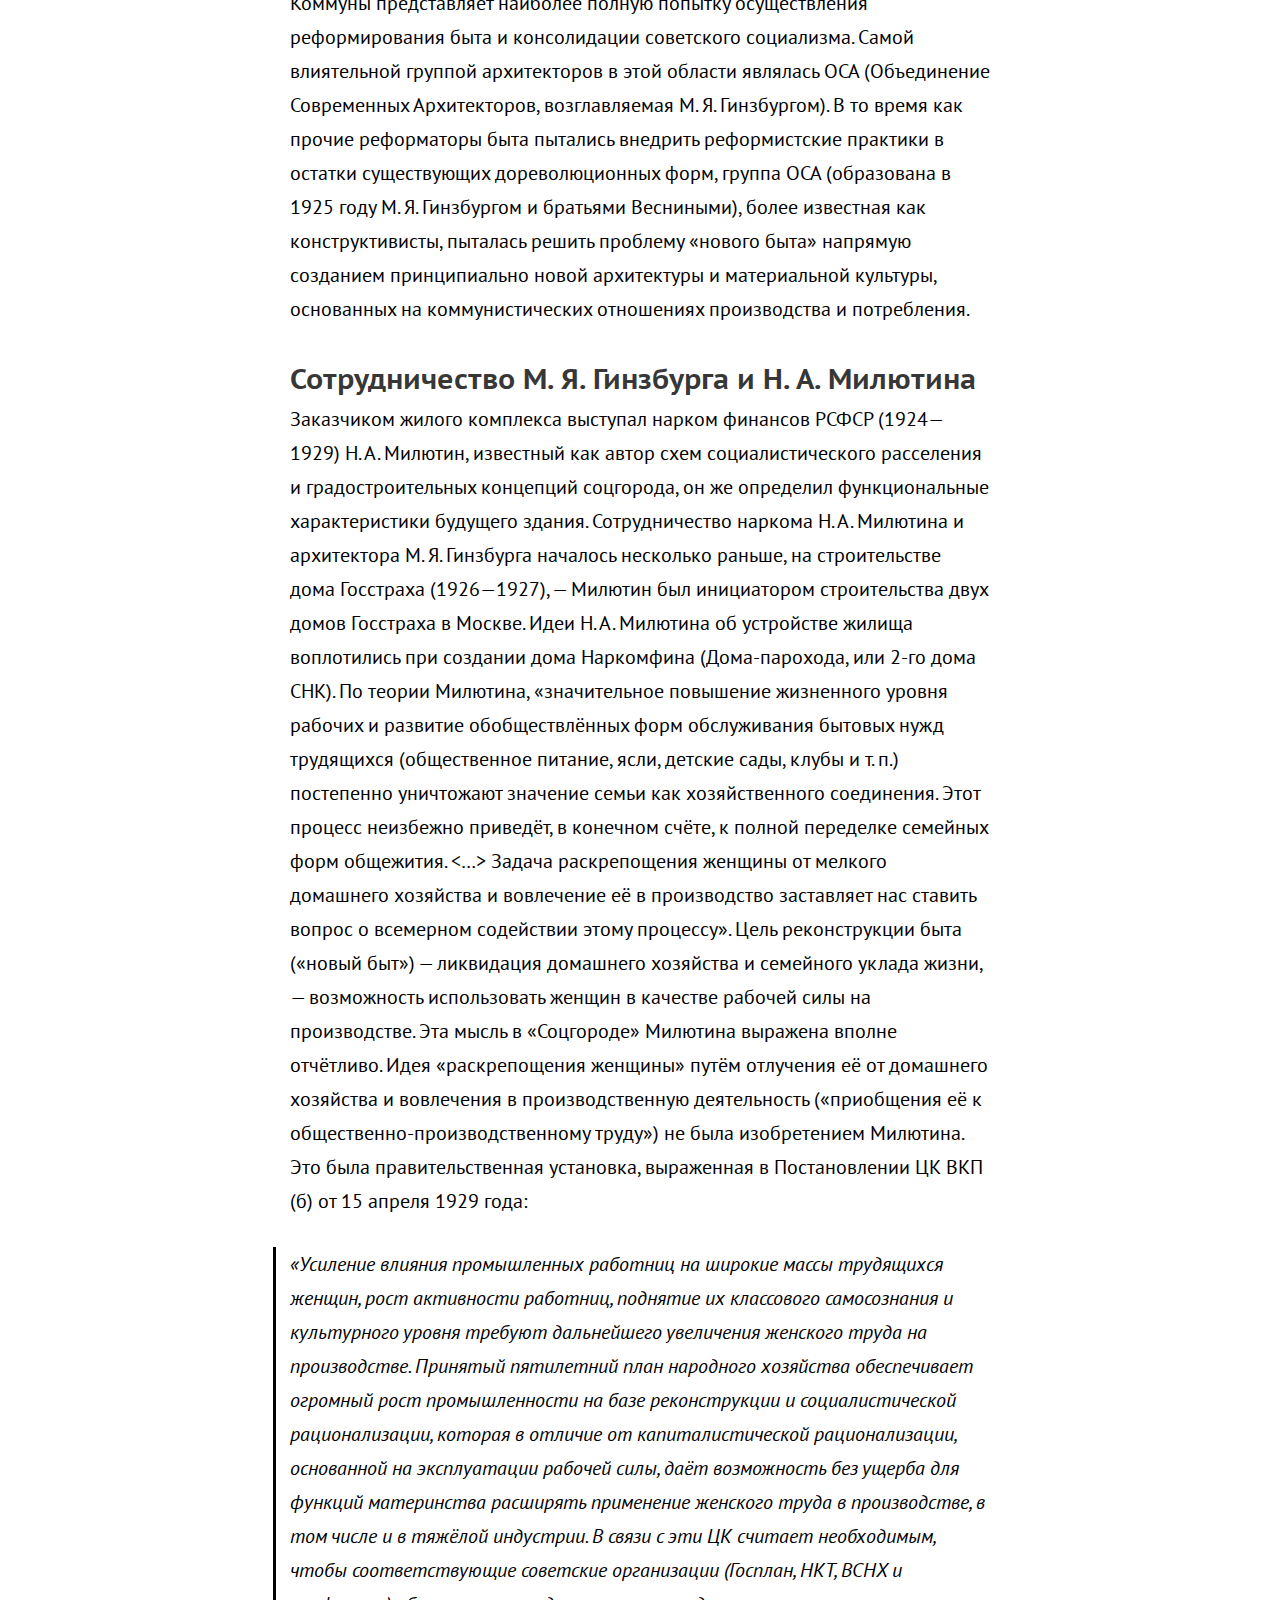
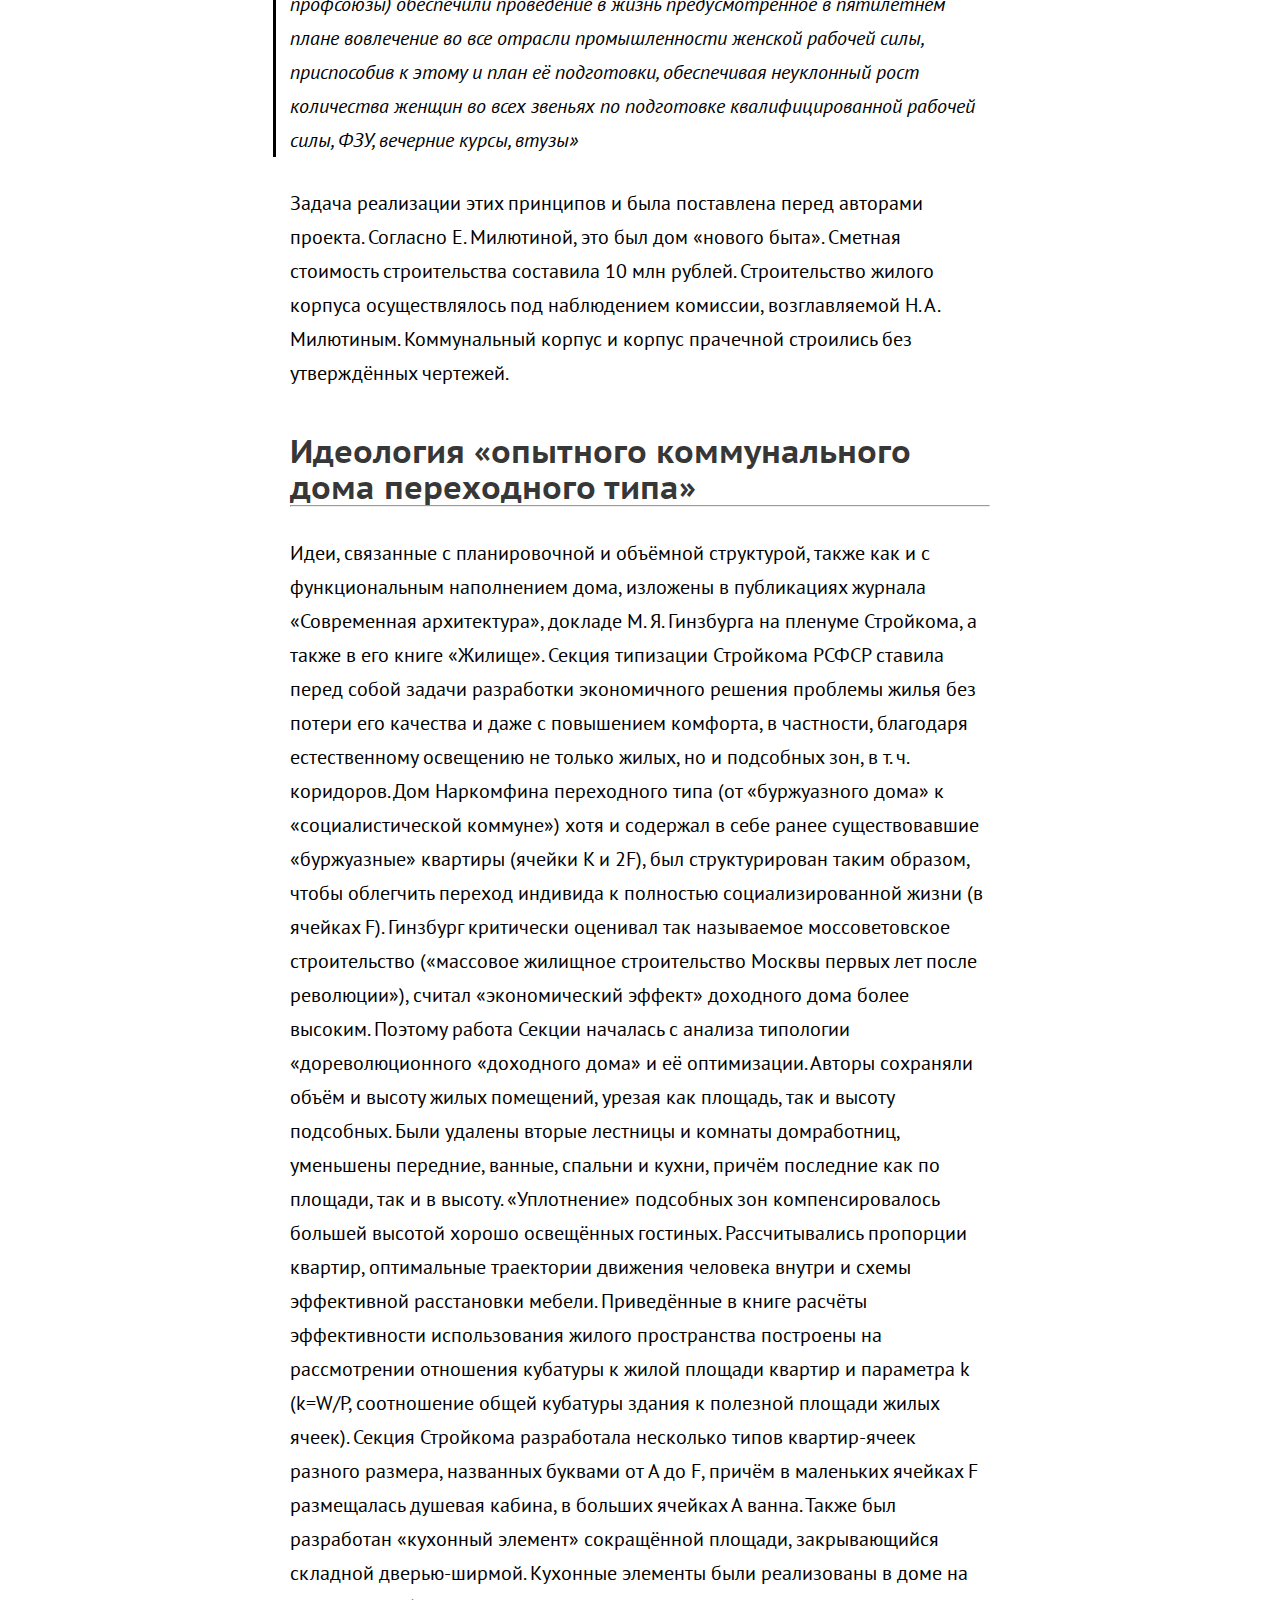
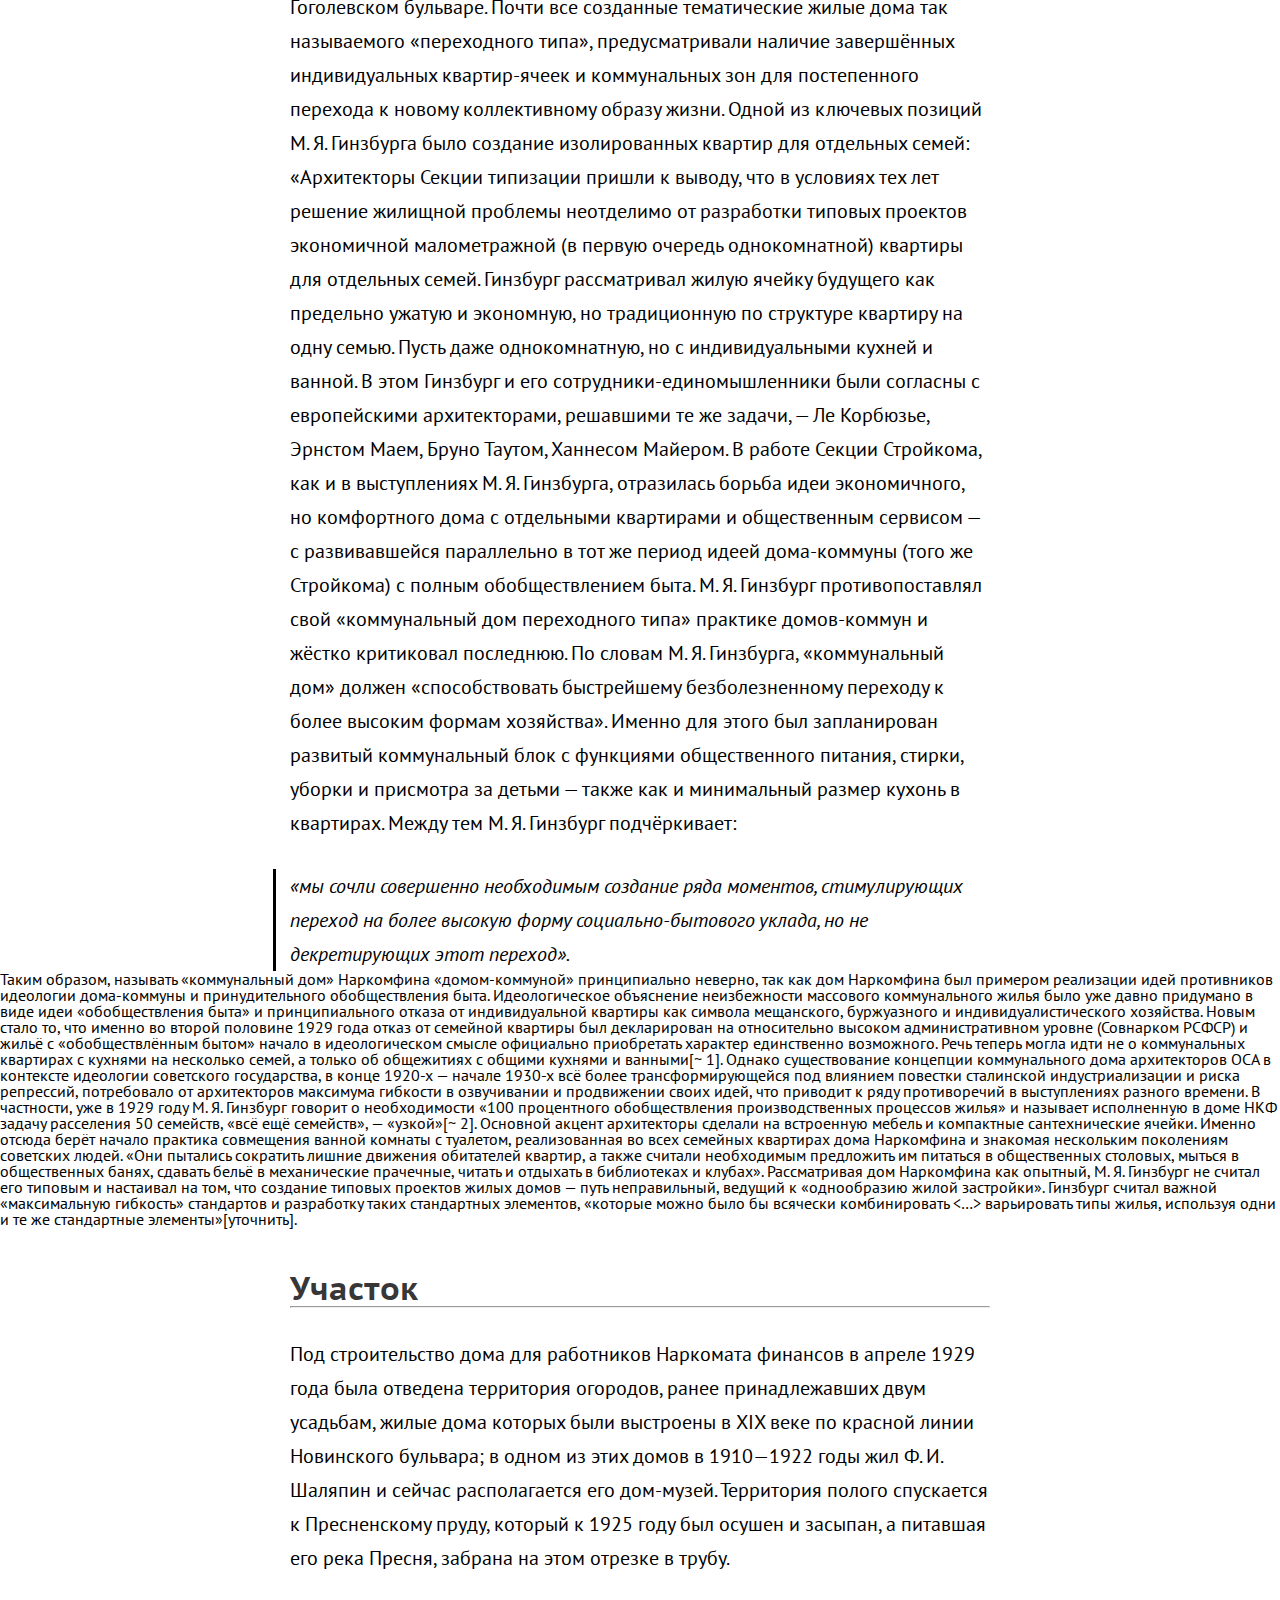
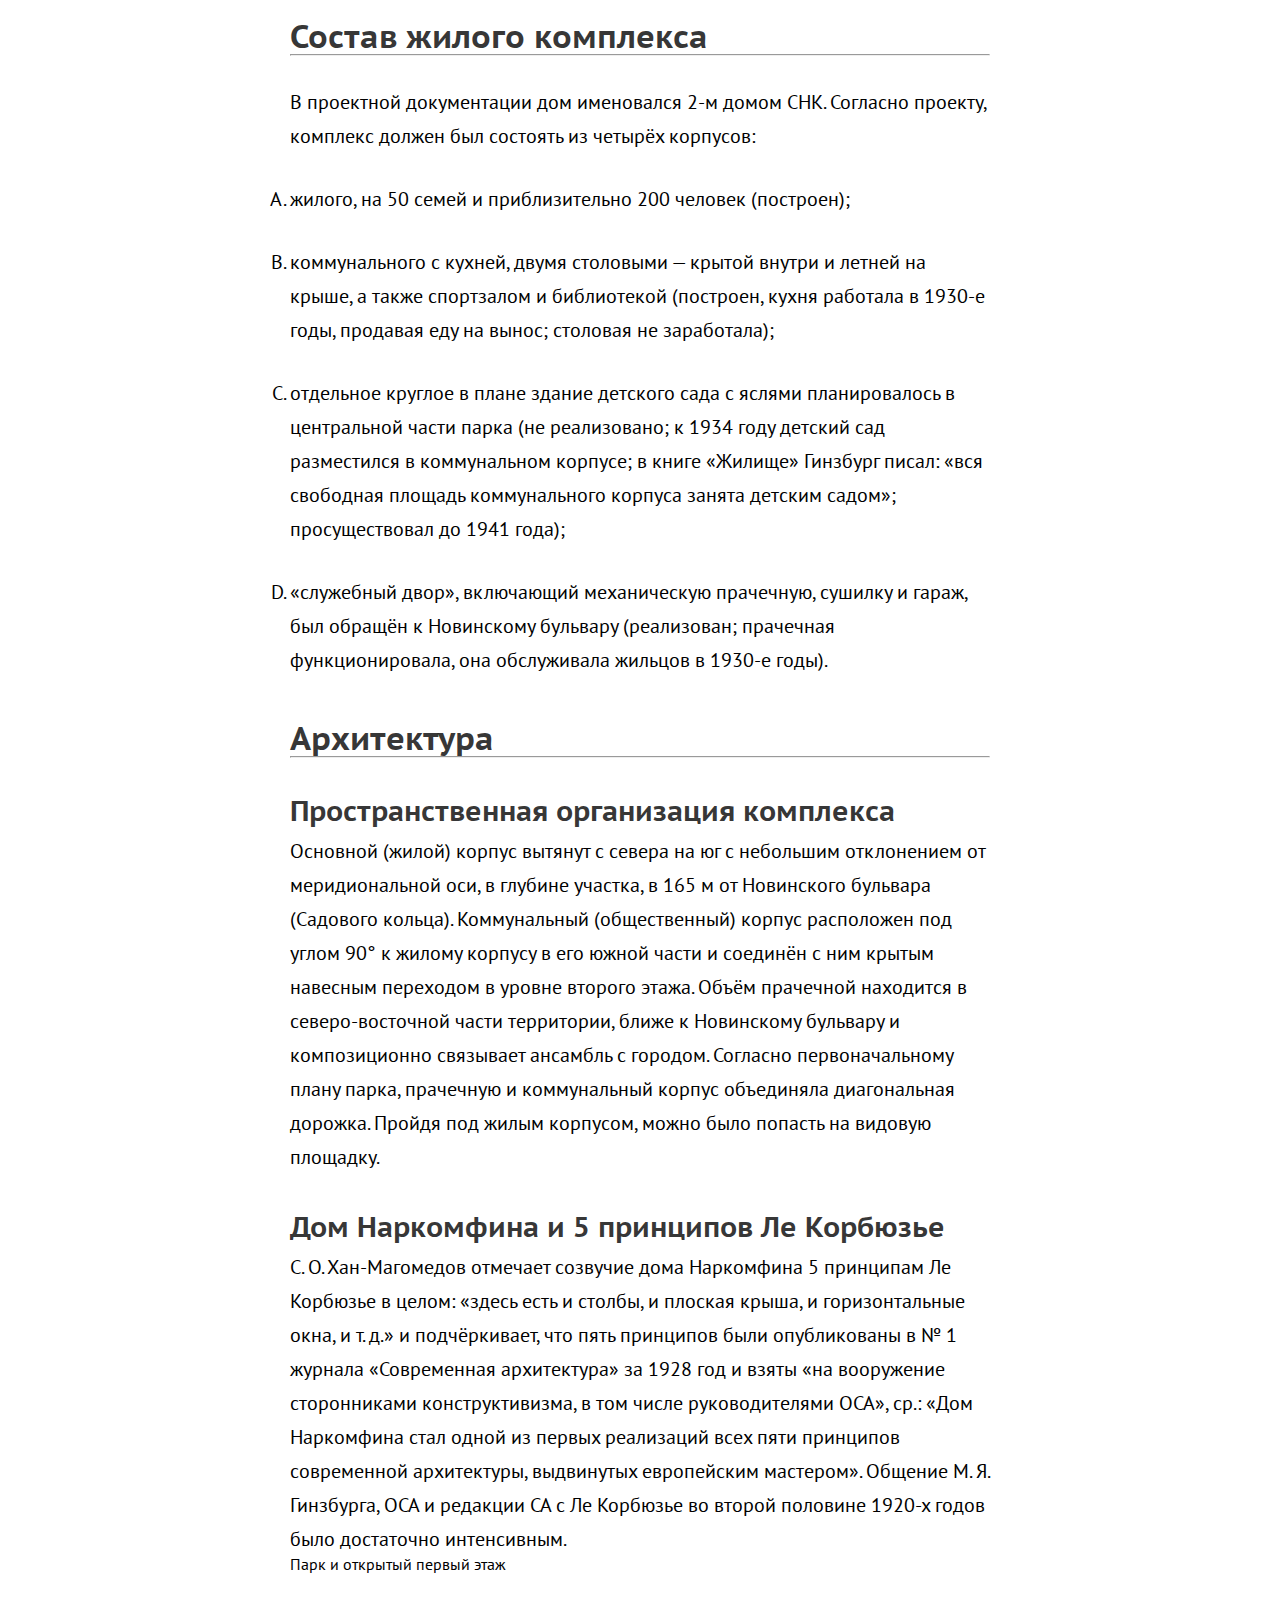
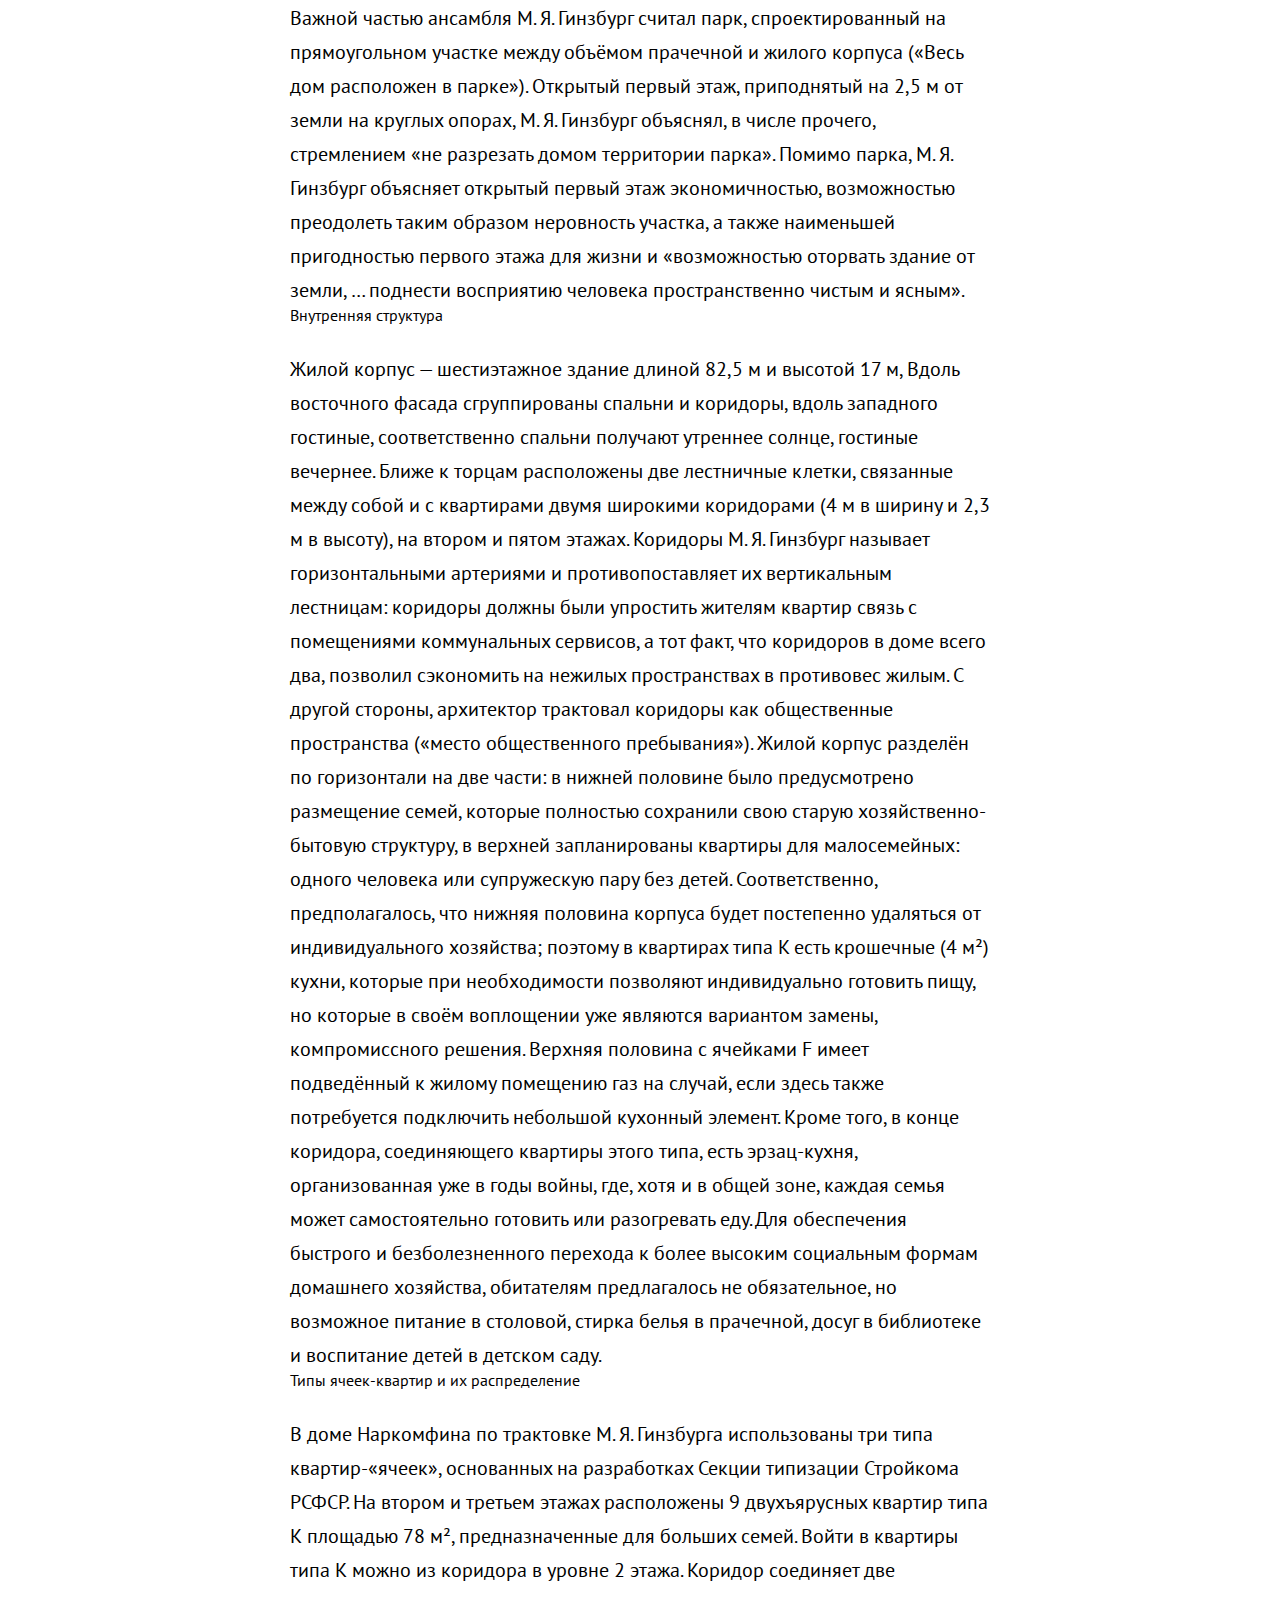
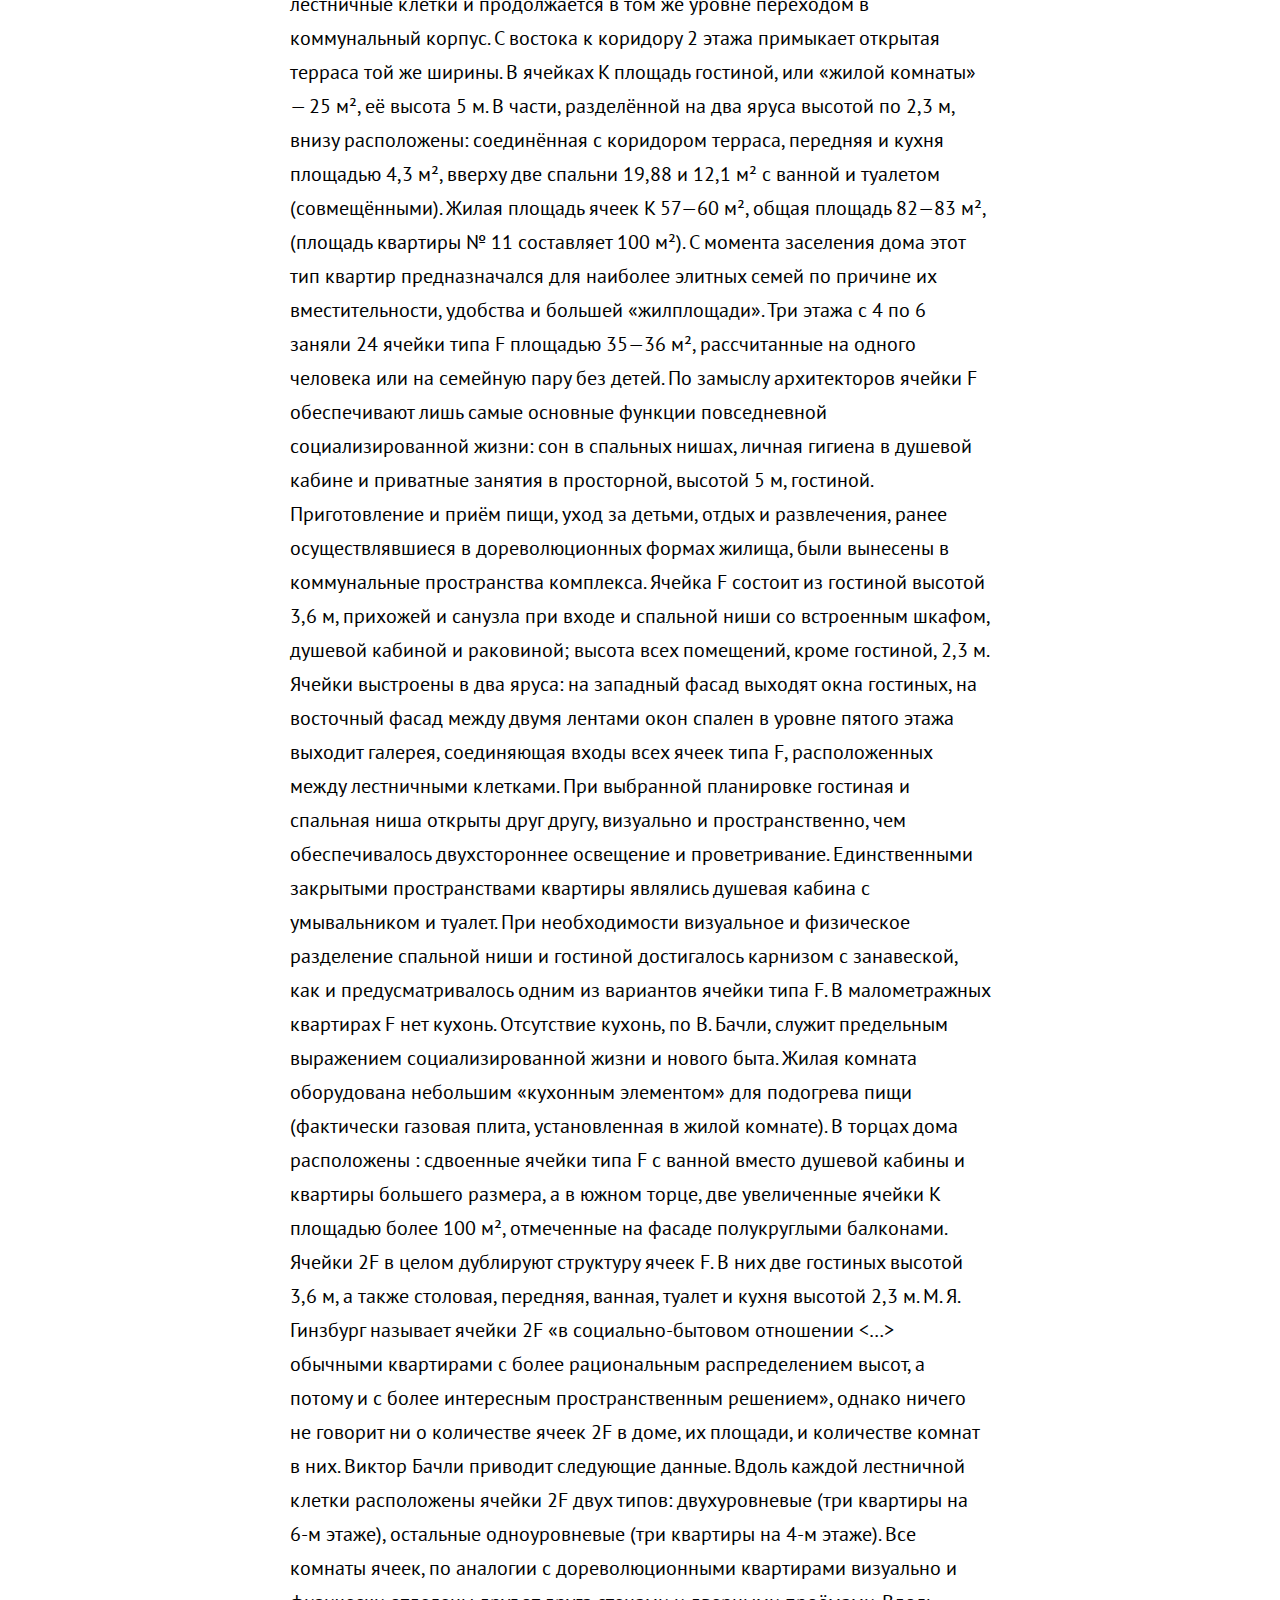
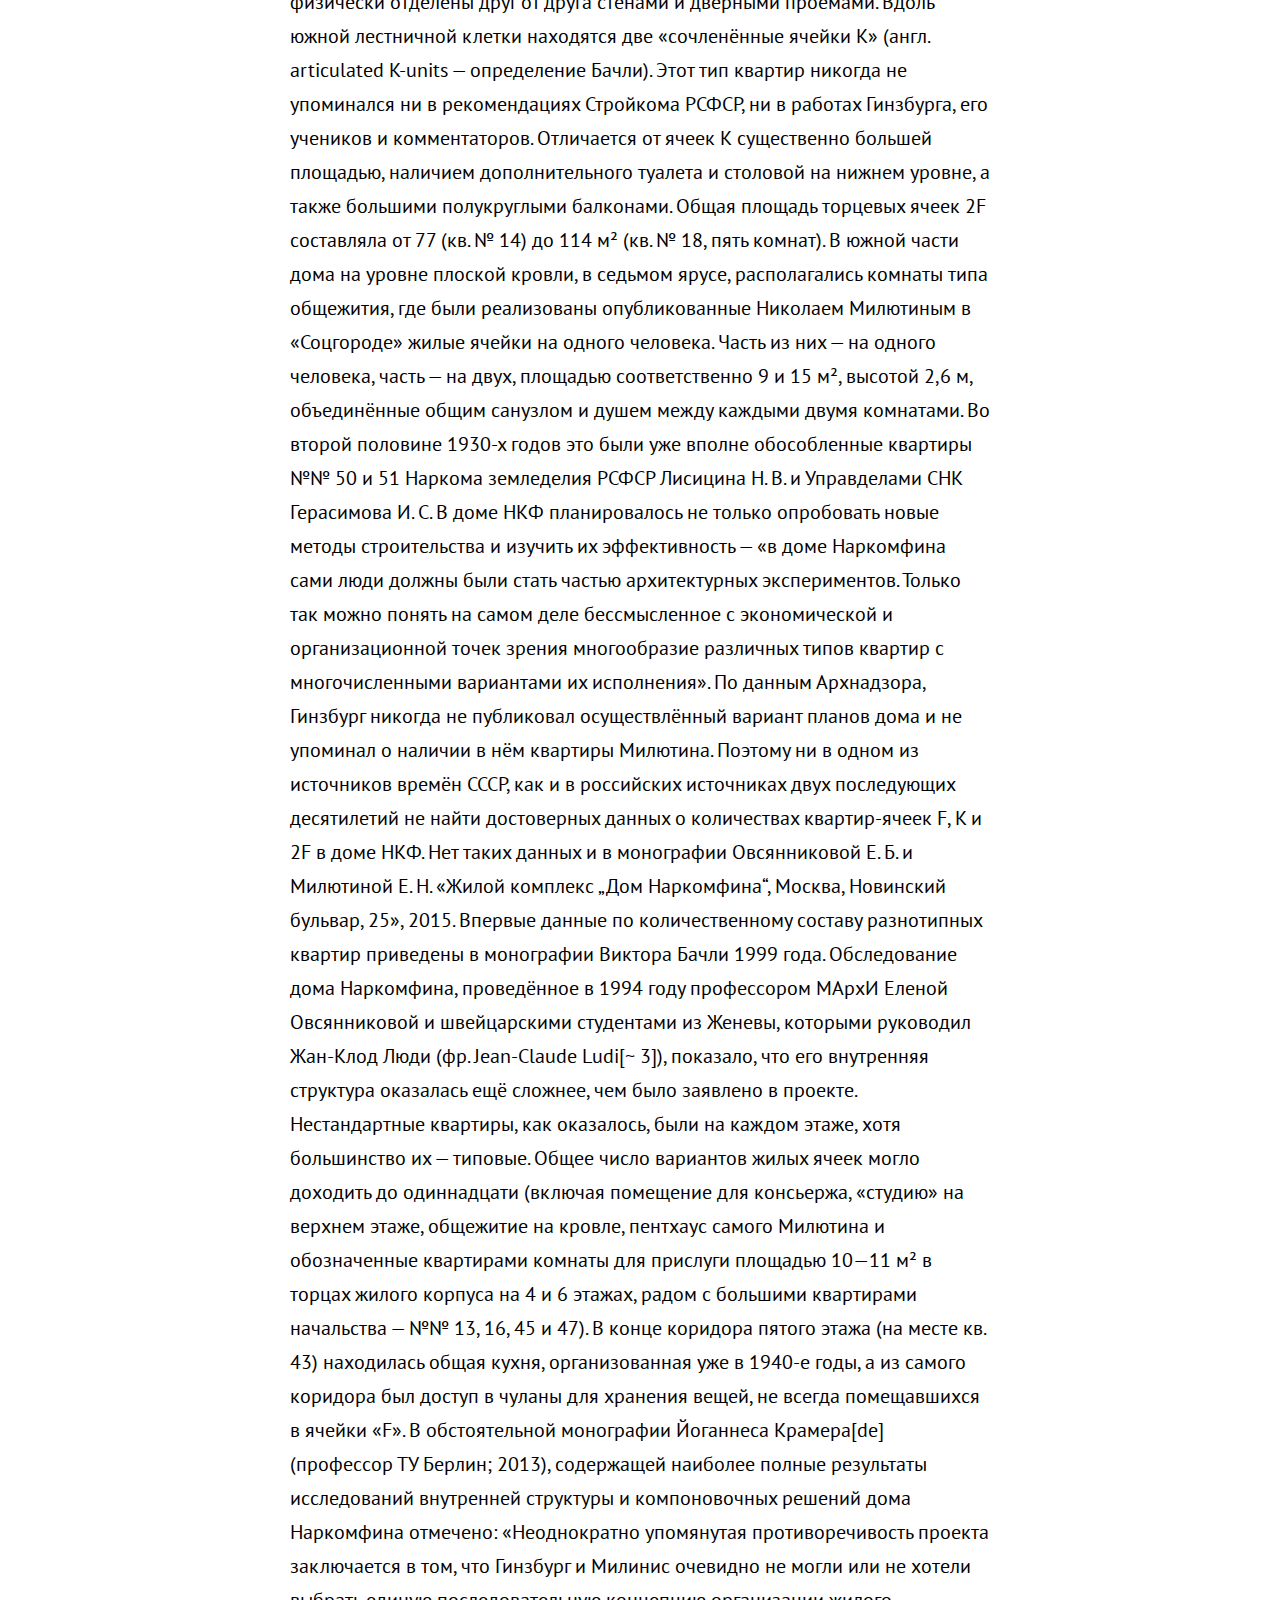
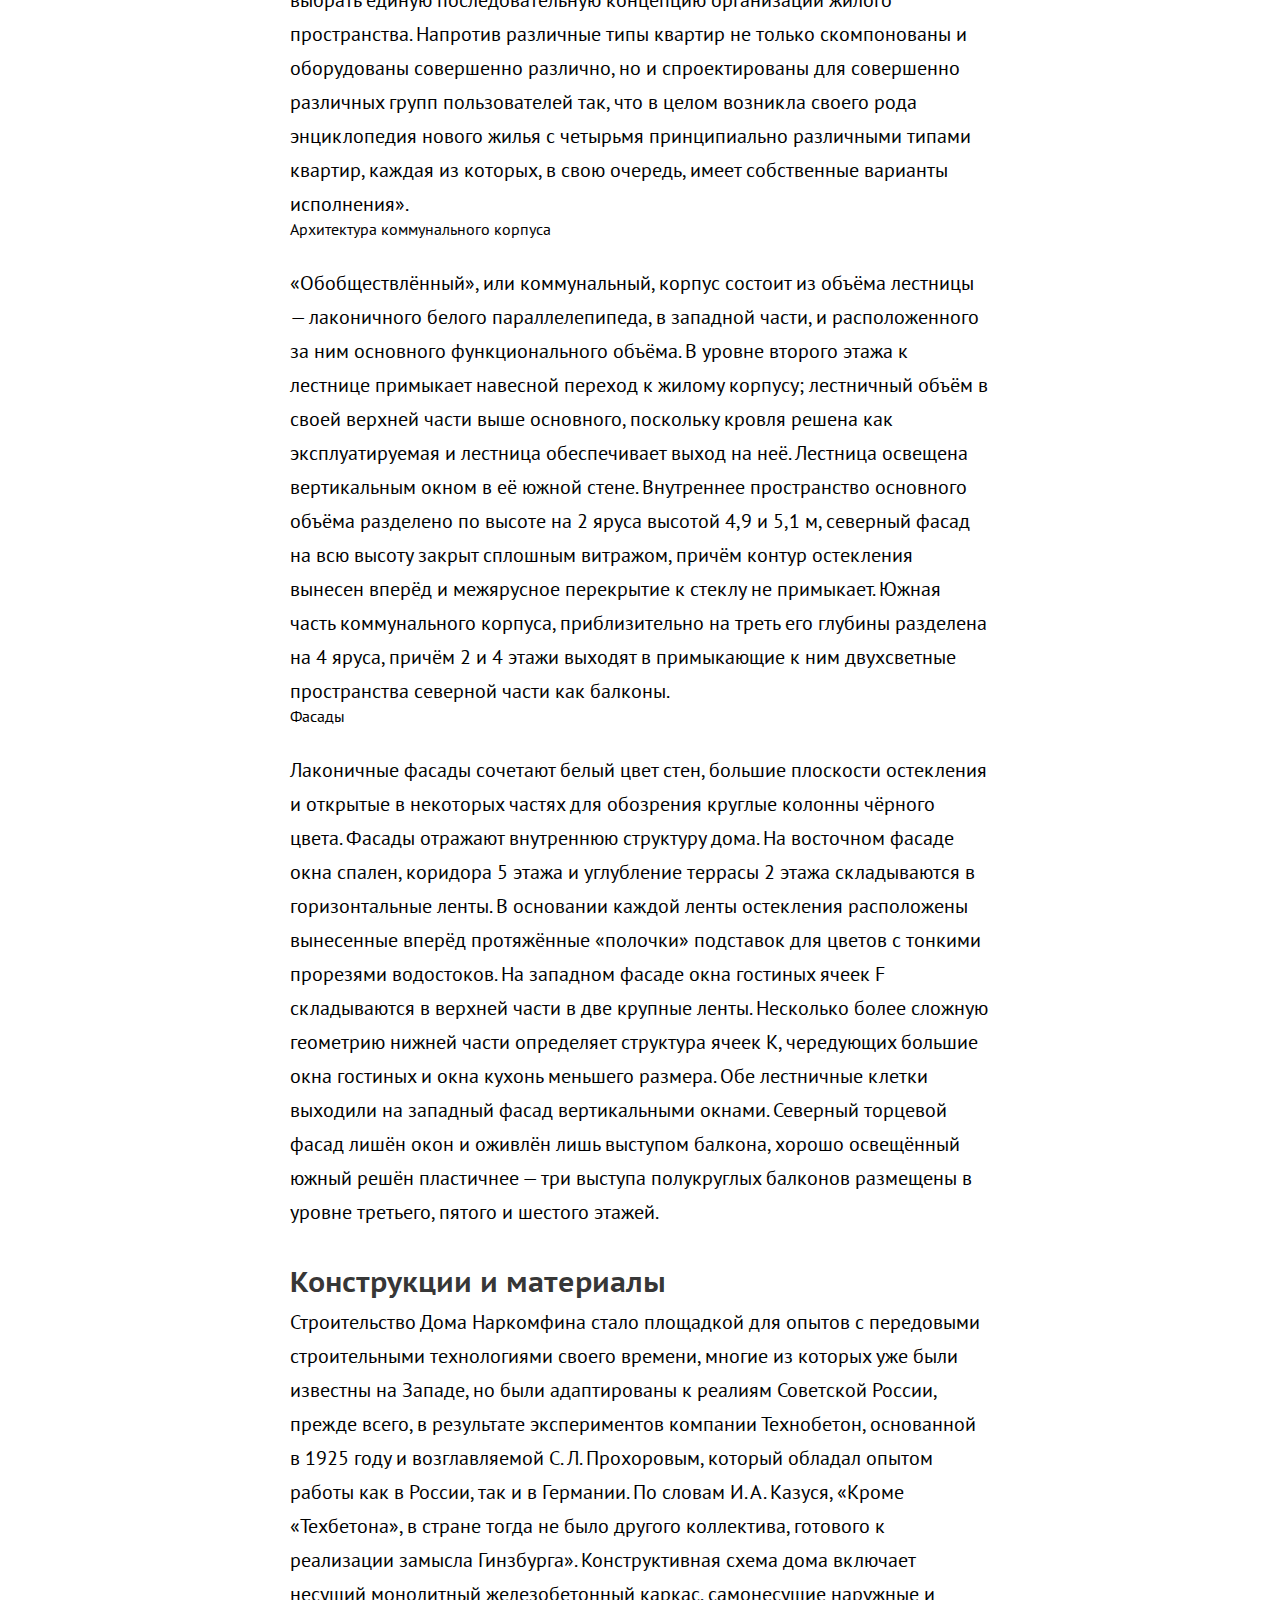
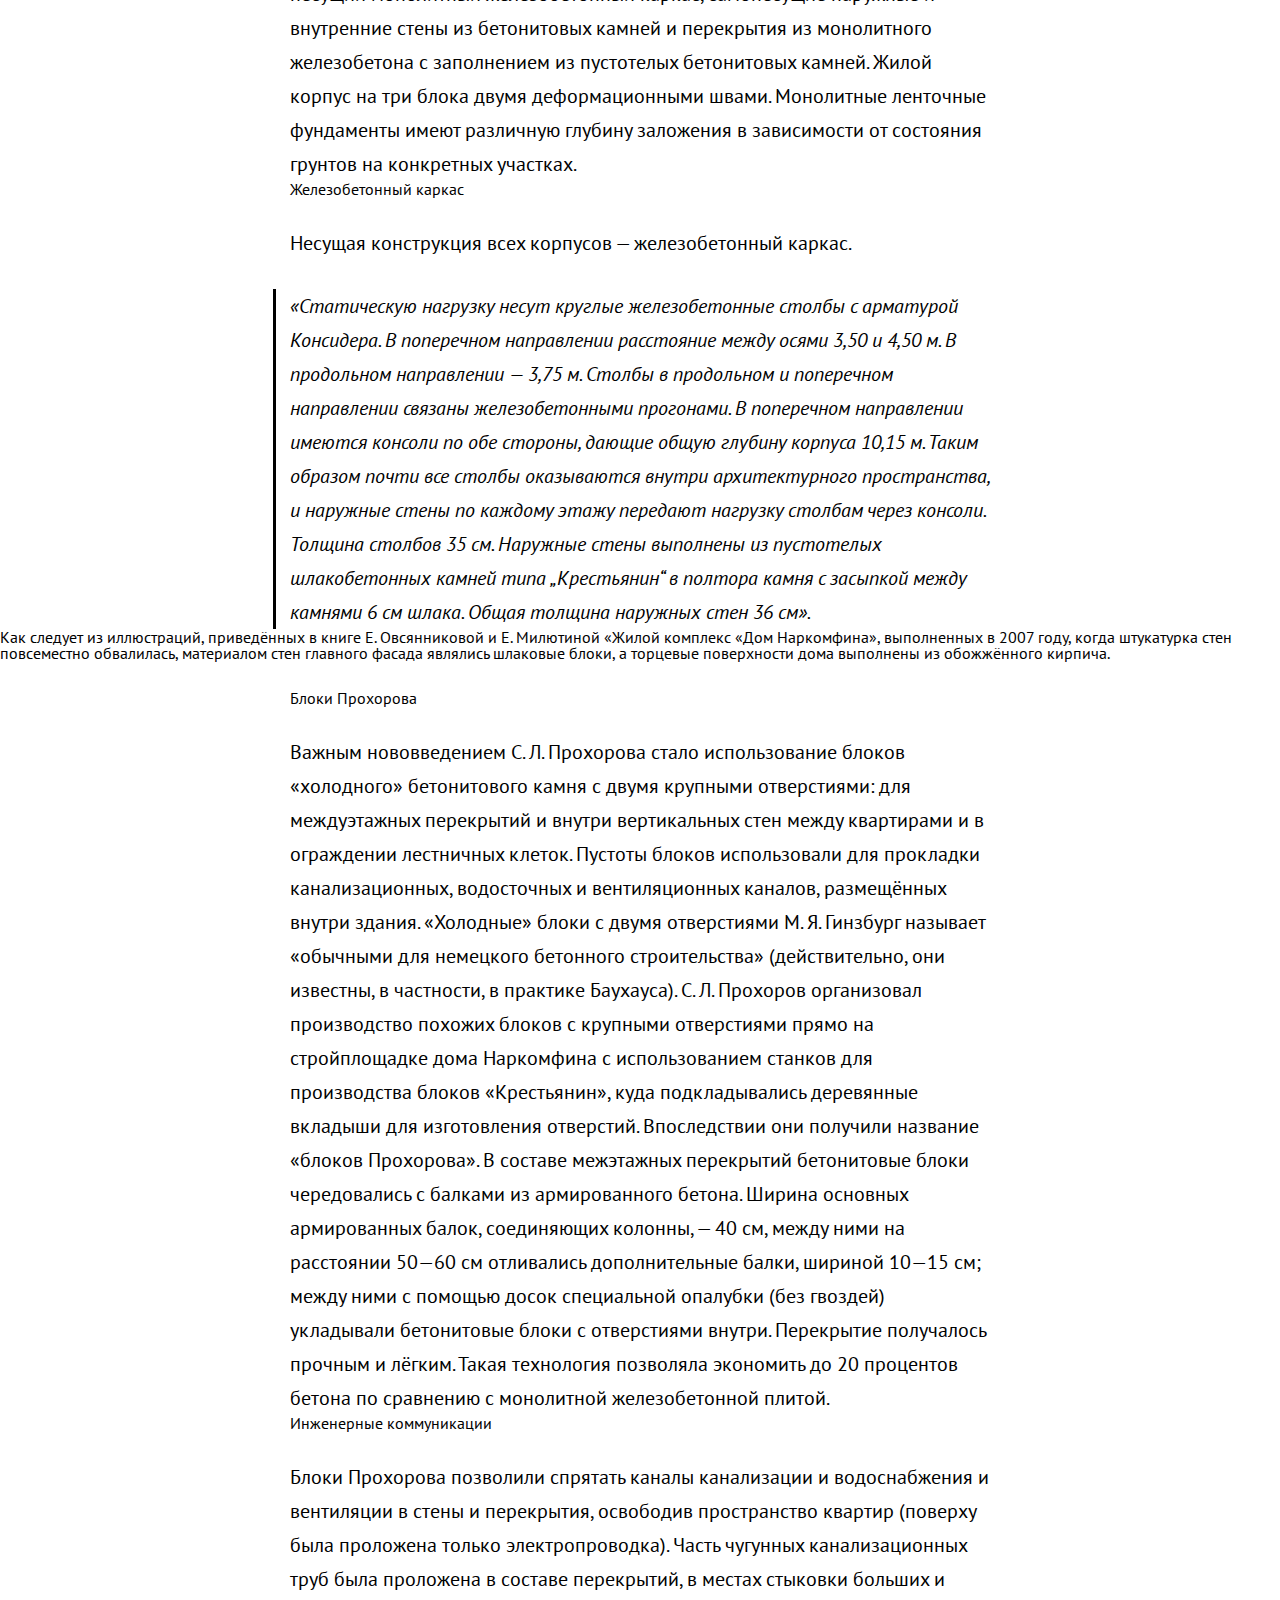
==== commit 4de6f56e: "Add menubar in Library page" ====
--- a/index.html
+++ b/index.html
@@ -26,27 +26,27 @@
     <nav class="sidebar">
       <h2>Содержание</h2>
         <ol>
-          <li><a href="#1_1">История создания дома Наркомфина</a></li>
-        <ol>
+          <li><a href="#1_1">История создания</a></li>
+          <ol>
             <li><a href="#1_1_1">ОСА и Стройком</a></li>
             <li><a href="#1_1_2">Сотрудничество М. Я. Гинзбурга и Н. А. Милютина</a></li>
-        </ol>
-        <li><a href="#1_2">Идеология «опытного коммунального дома переходного типа»</a></li>
-        <li><a href="#1_3">Участок</a></li>
-        <li><a href="#1_4">Состав жилого комплекса</a></li>
-        <li><a href="#1_5">Архитектура</a></li>
-        <ol>
+          </ol>
+          <li><a href="#1_2">Идеология</a></li>
+          <li><a href="#1_3">Участок</a></li>
+          <li><a href="#1_4">Состав жилого комплекса</a></li>
+          <li><a href="#1_5">Архитектура</a></li>
+          <ol>
             <li><a href="#1_5_1">Пространственная организация комплекса</a></li>
             <li><a href="#1_5_2">Дом Наркомфина и 5 принципов Ле Корбюзье</a></li>
             <li><a href="#1_5_3">Конструкции и материалы</a></li>
             <li><a href="#1_5_4">Интерьеры</a></li>
-        </ol>
-        <li><a href="#1_6">Критика проекта</a></li>
+          </ol>
+          <li><a href="#1_6">Критика проекта</a></li>
             <ol>
-                <li><a href="#1_6_1">С технической стороны</a></li>
-                <li><a href="#1_6_2">С бытовой стороны</a></li>
+              <li><a href="#1_6_1">С технической стороны</a></li>
+              <li><a href="#1_6_2">С бытовой стороны</a></li>
             </ol>
-        <li><a href="#1_7">История эксплуатации и проект реставрации</a></li>
+          <li><a href="#1_7">История эксплуатации и проект реставрации</a></li>
         <ol>
             <li><a href="#1_7_1">Развитие городского окружения</a></li>
             <li><a href="#1_7_2">Перестройки</a></li>
--- a/stylesheets/style.css
+++ b/stylesheets/style.css
@@ -1,4 +1,5 @@
 @import url('reset.css');
+@import url(fonts.css);
 @import url('layout.css');
 @import url('sidebar.css');
 @import url('menubar.css');
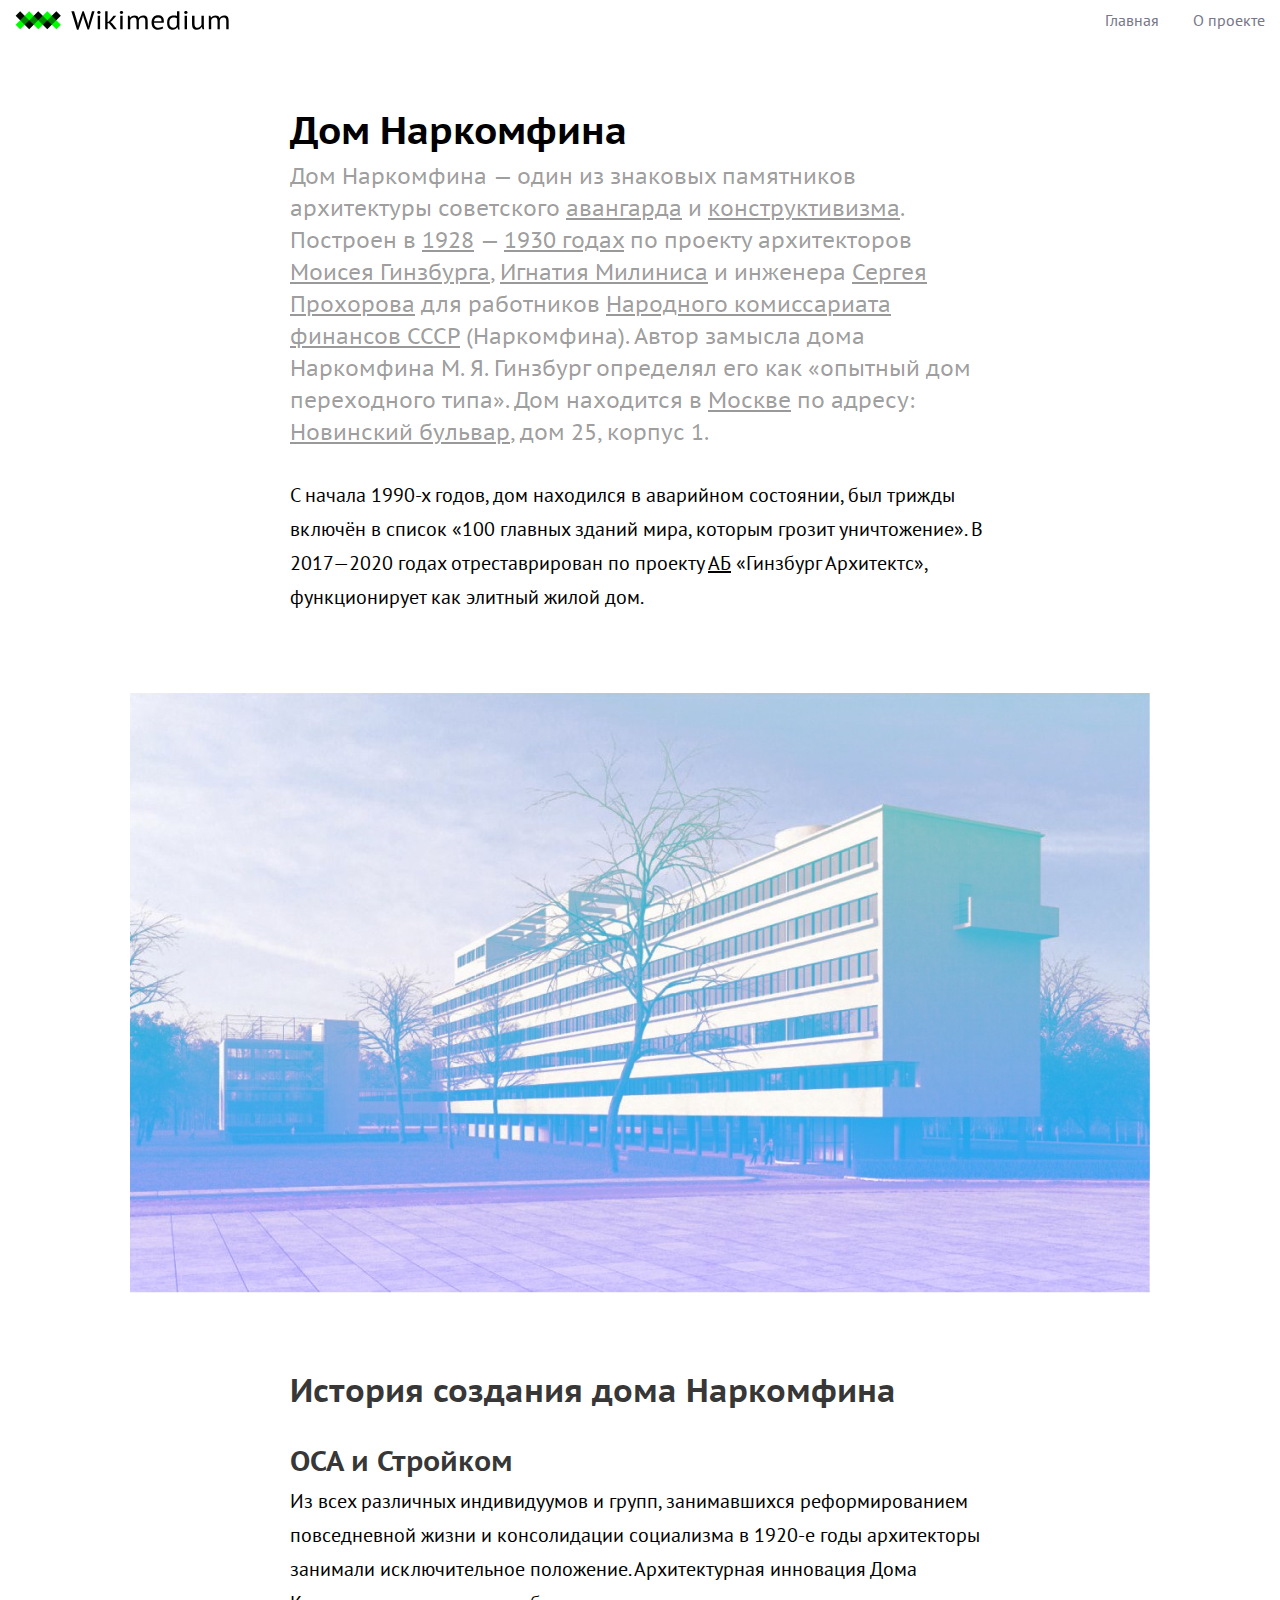
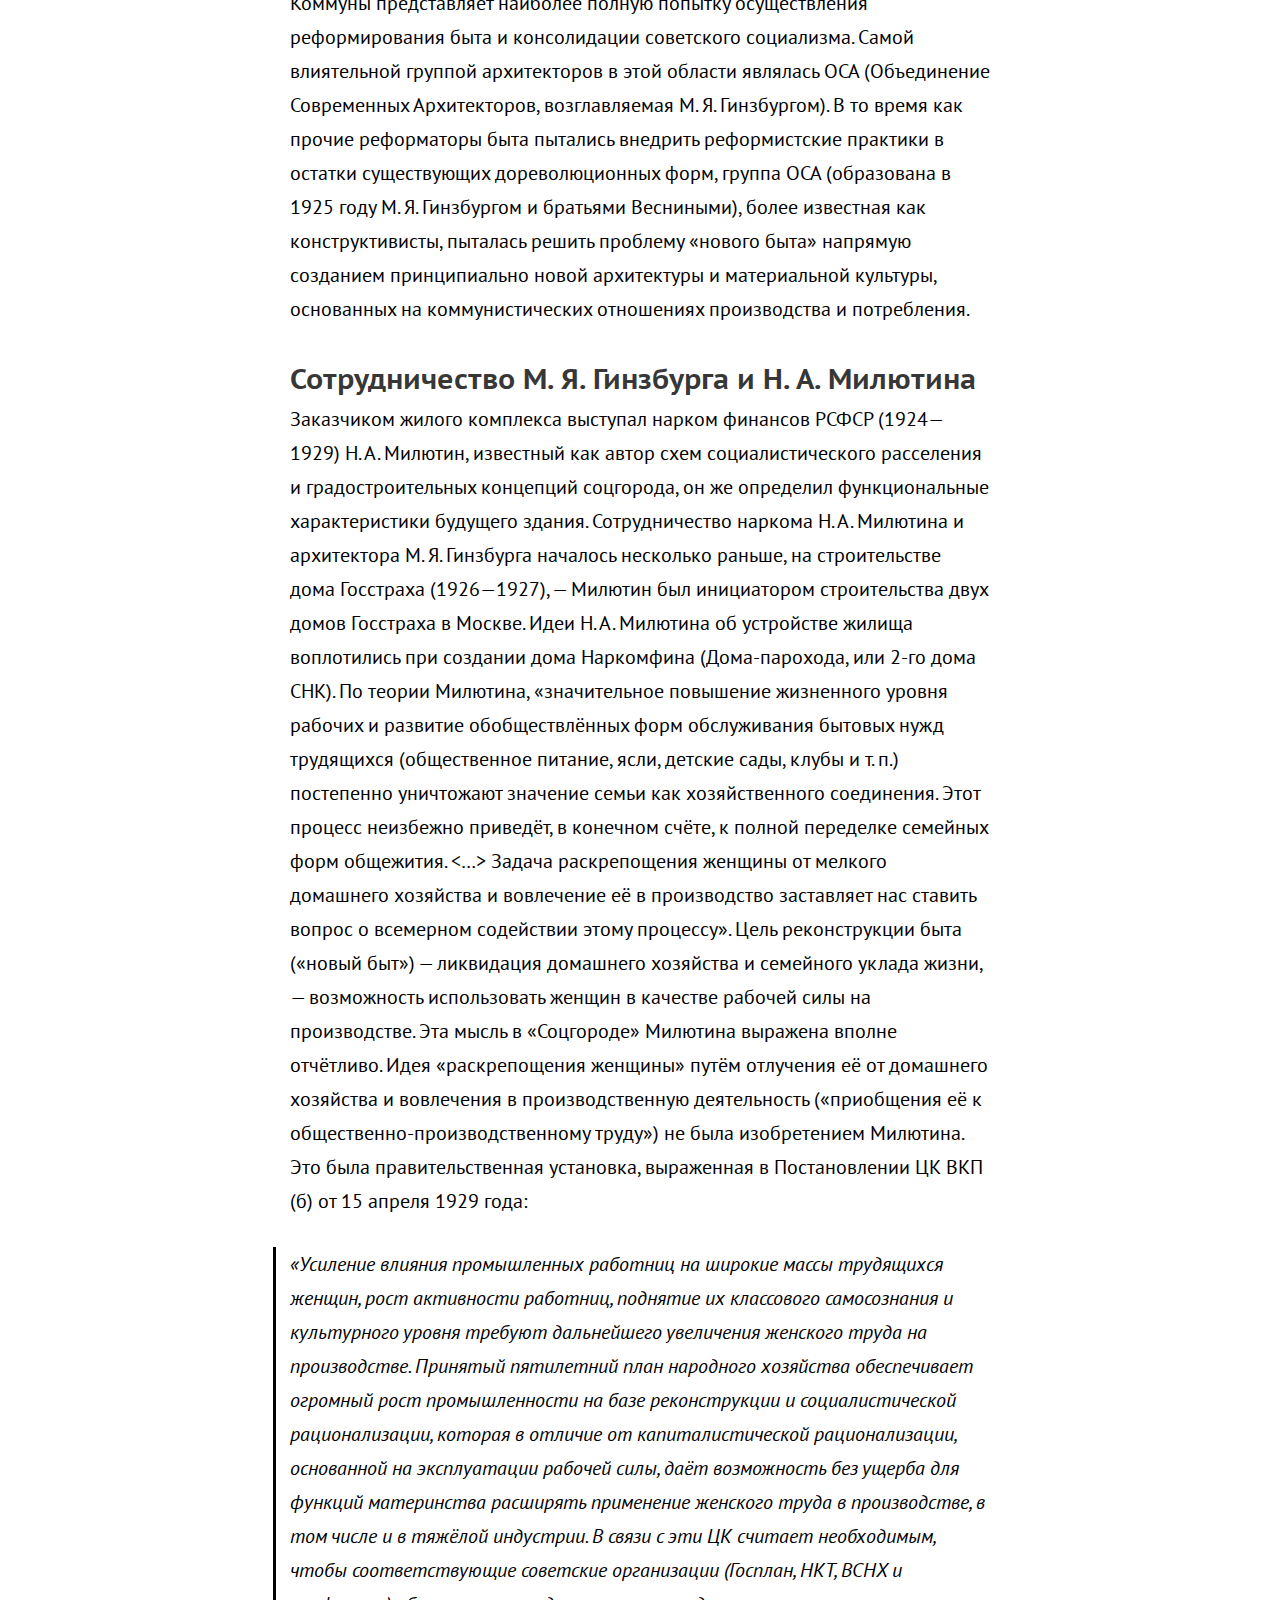
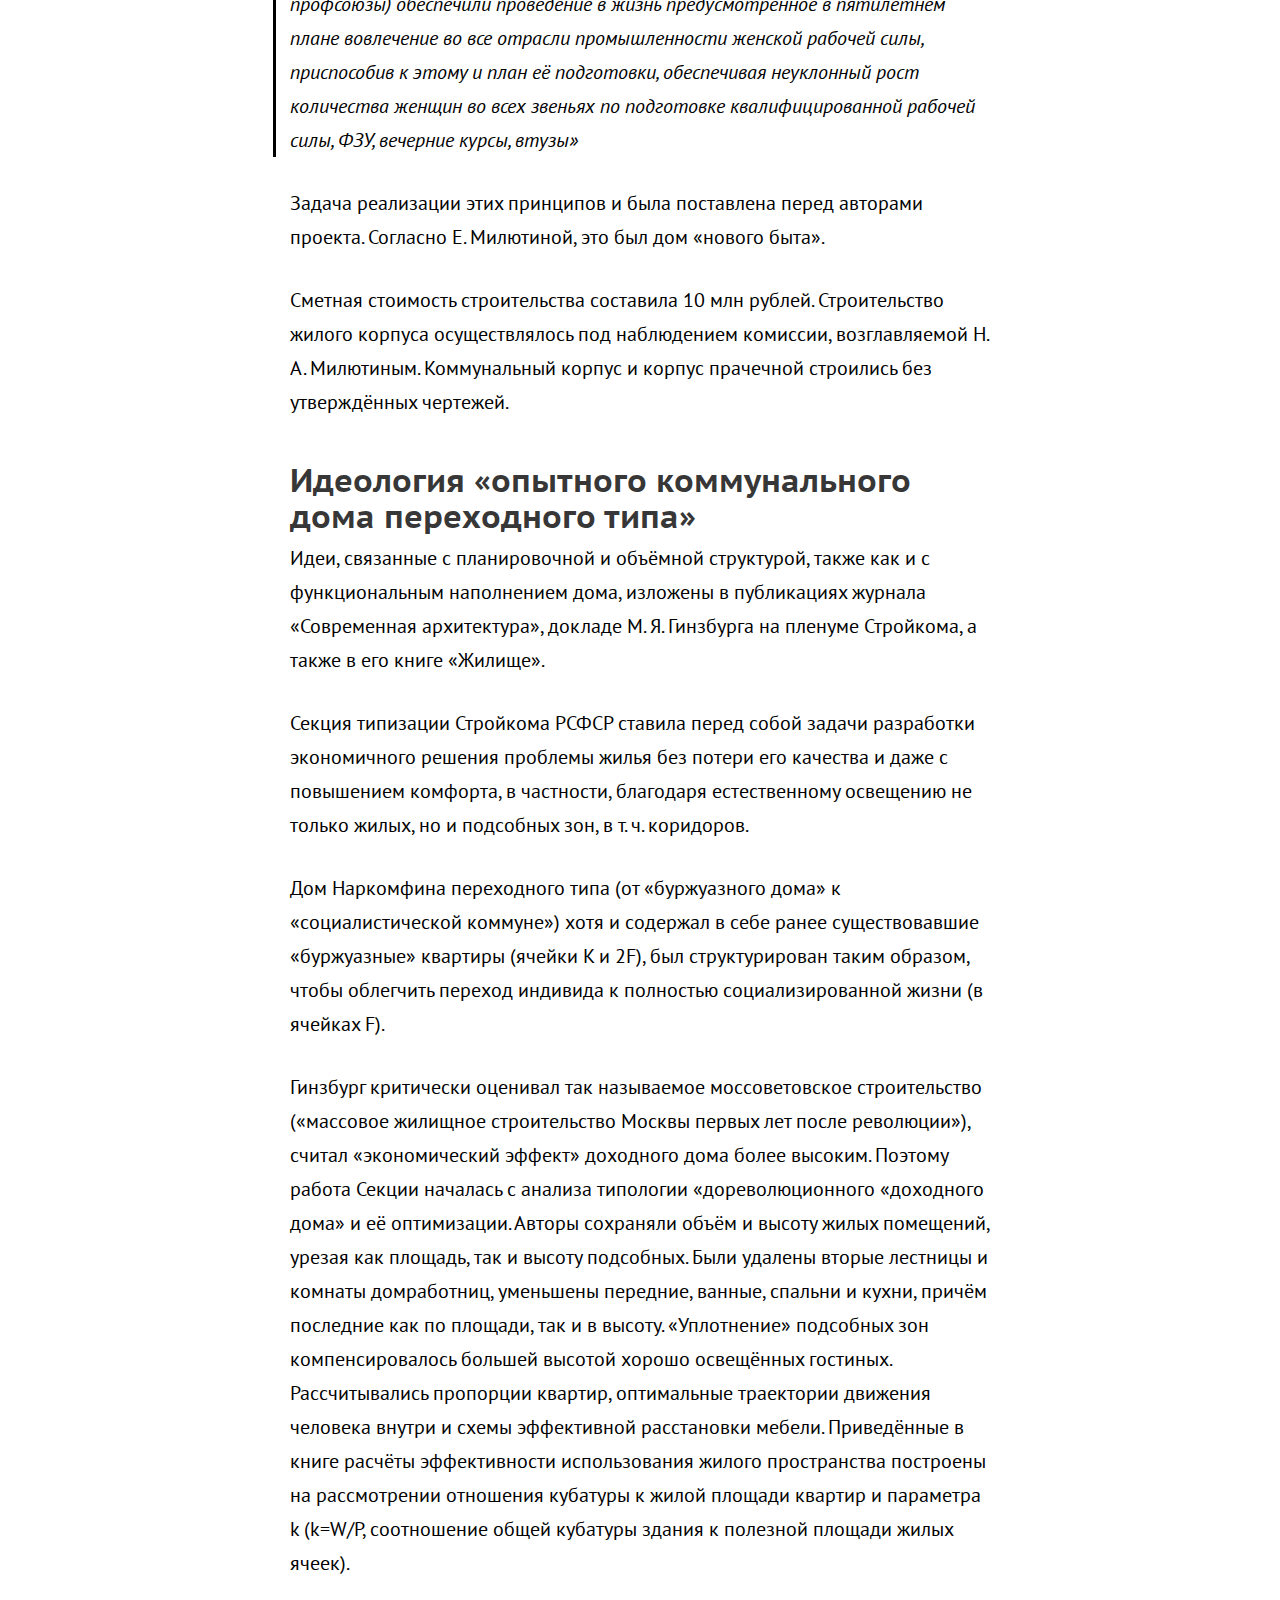
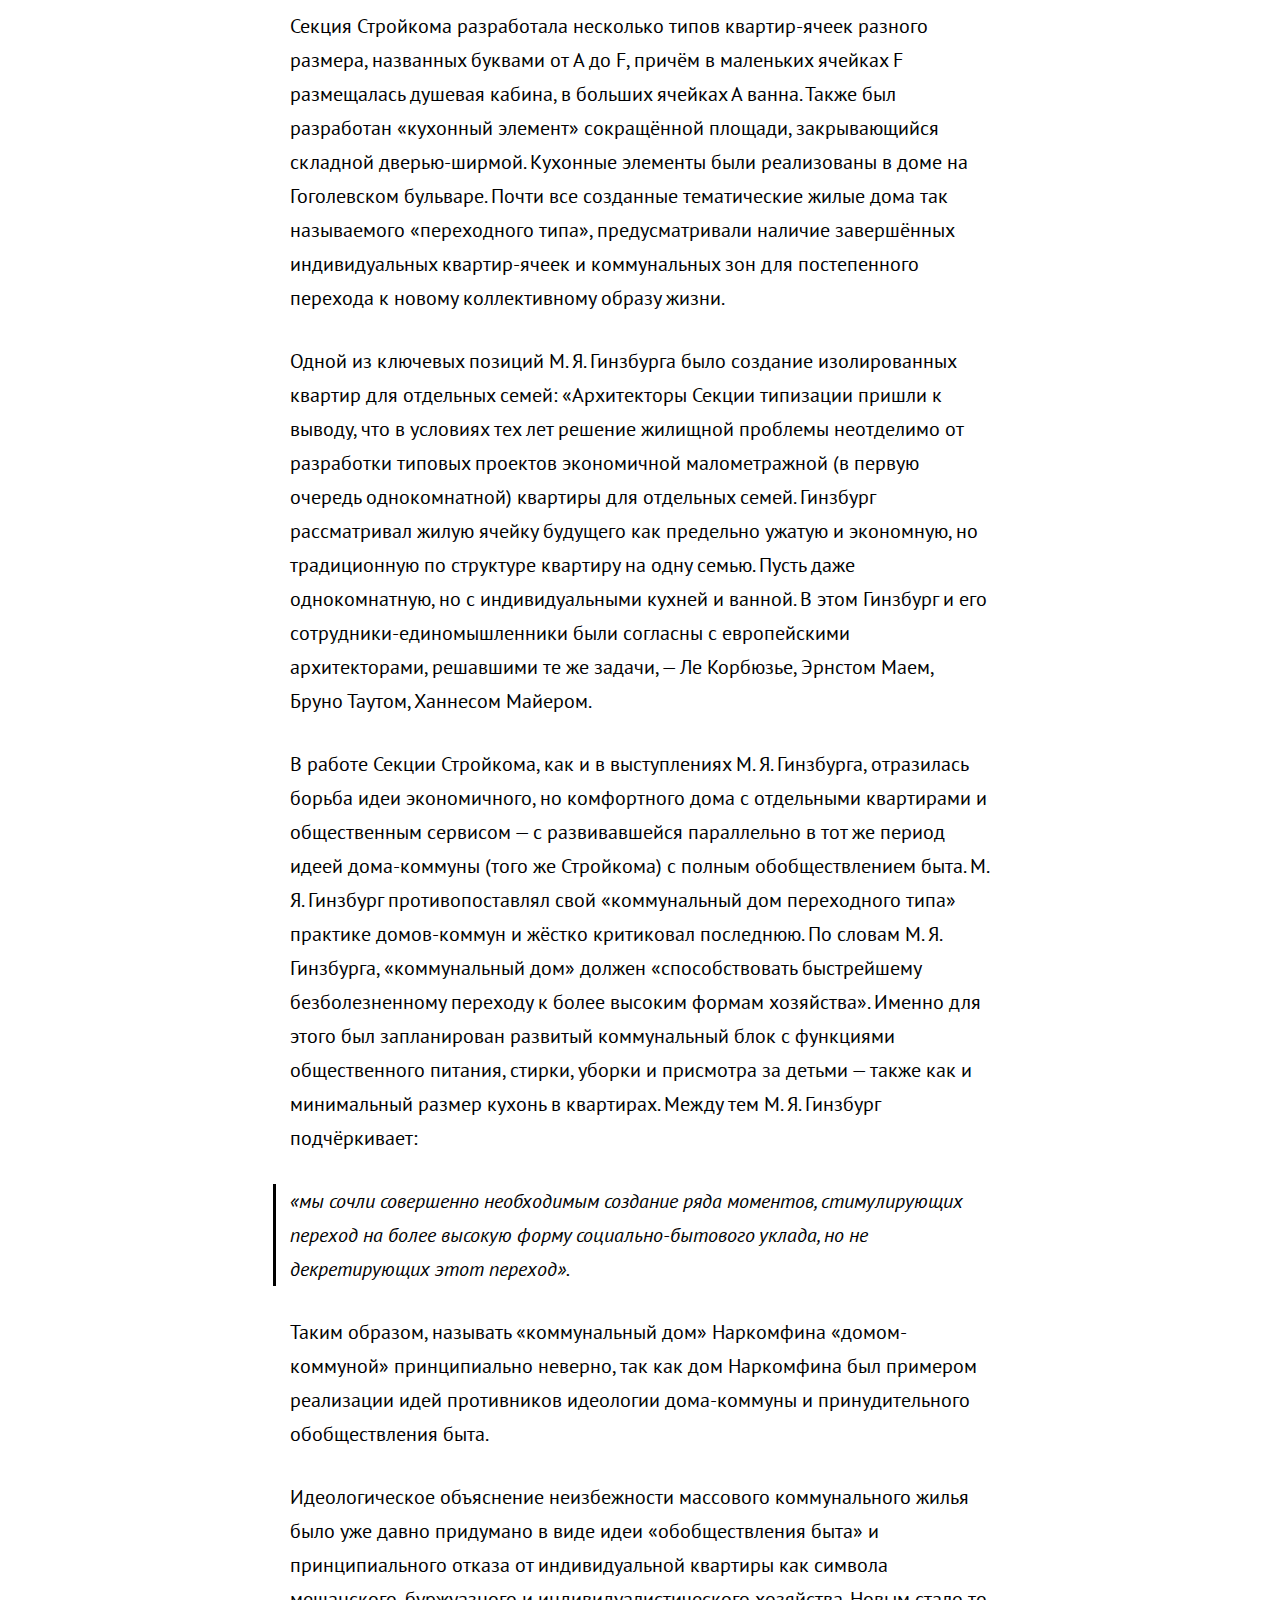
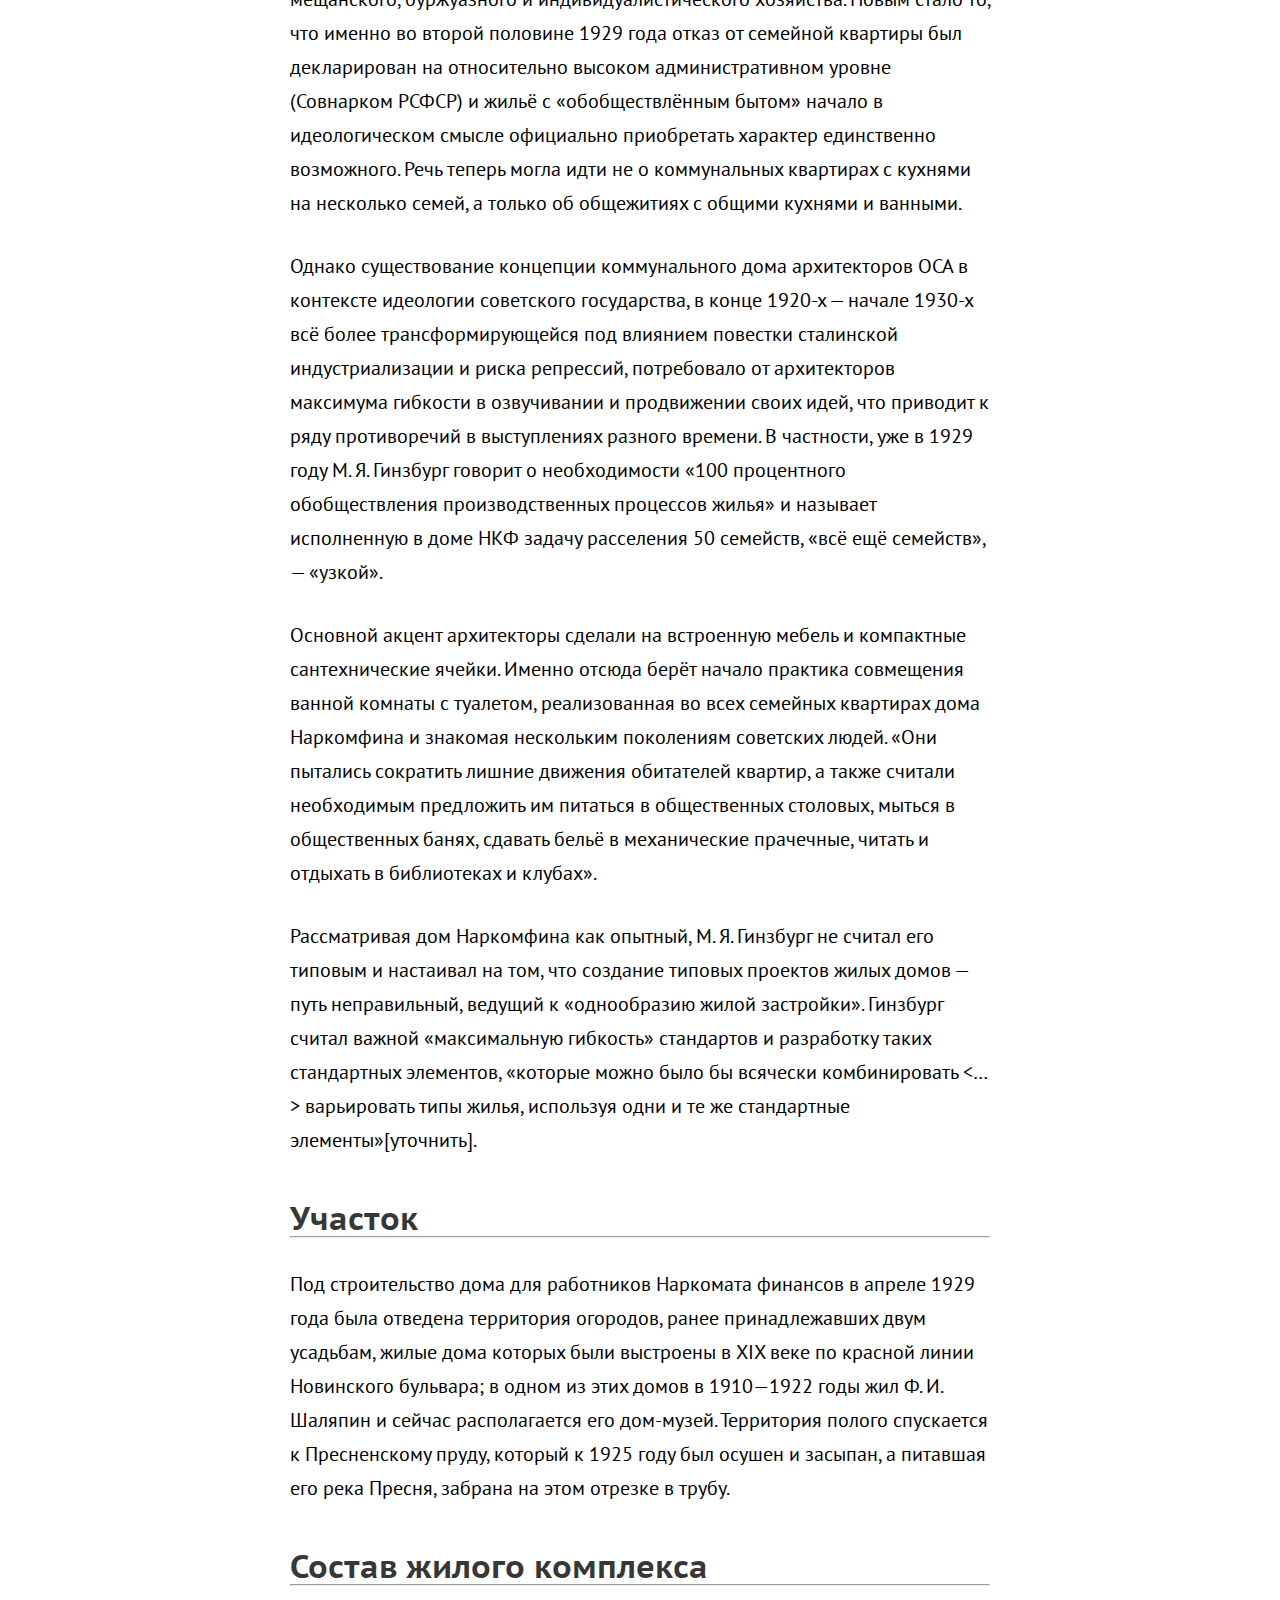
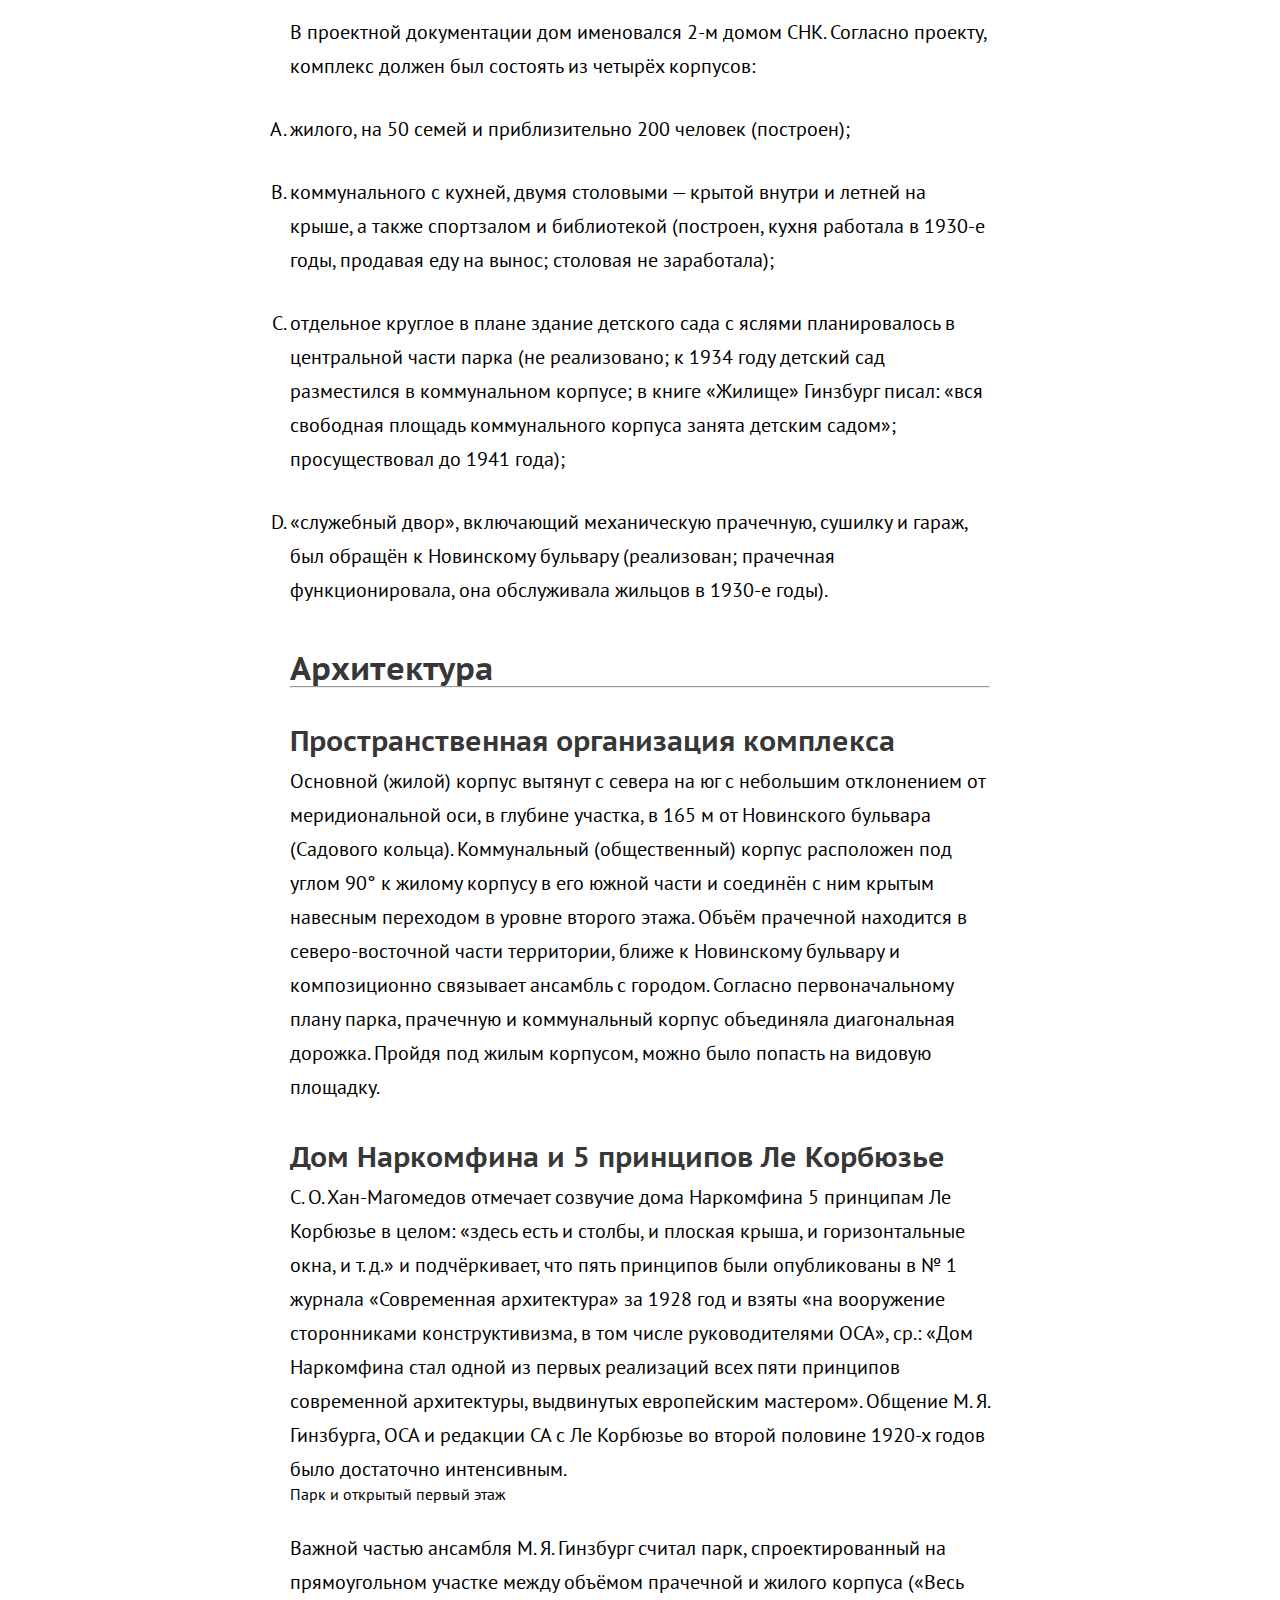
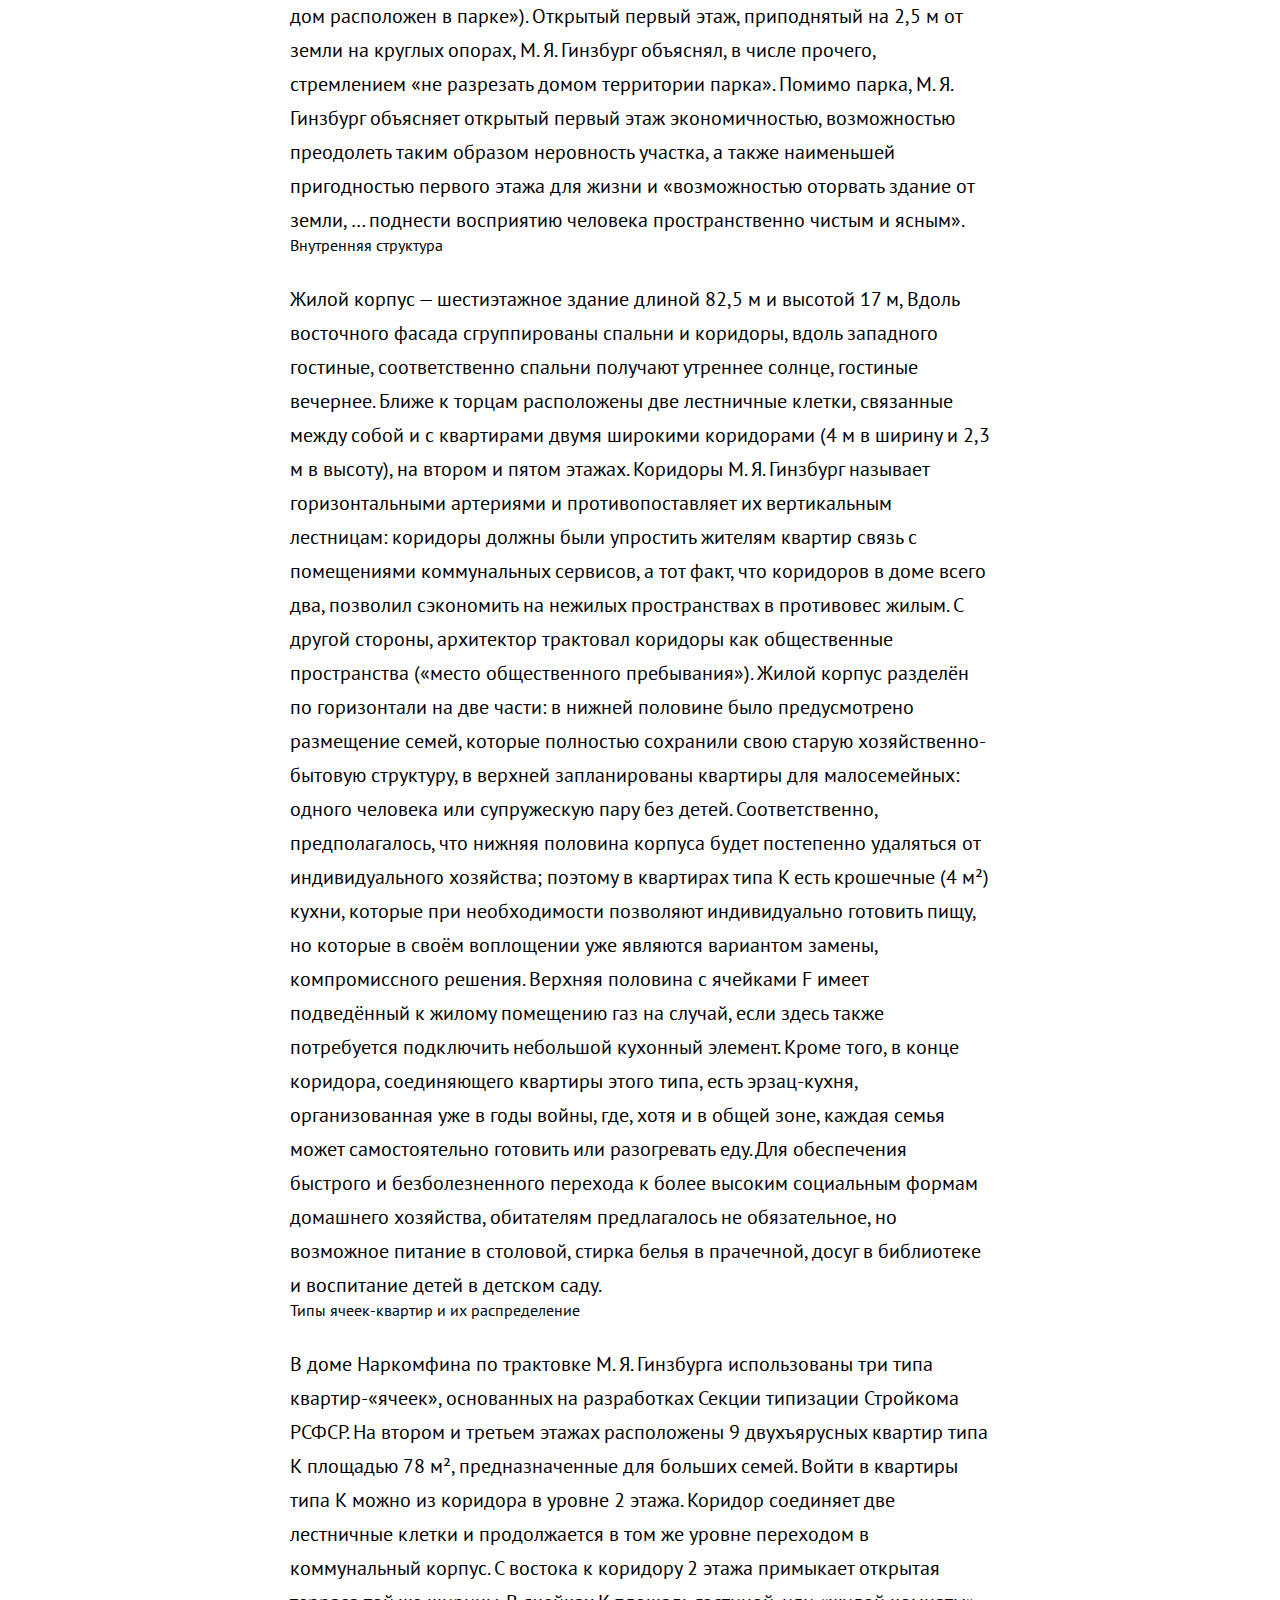
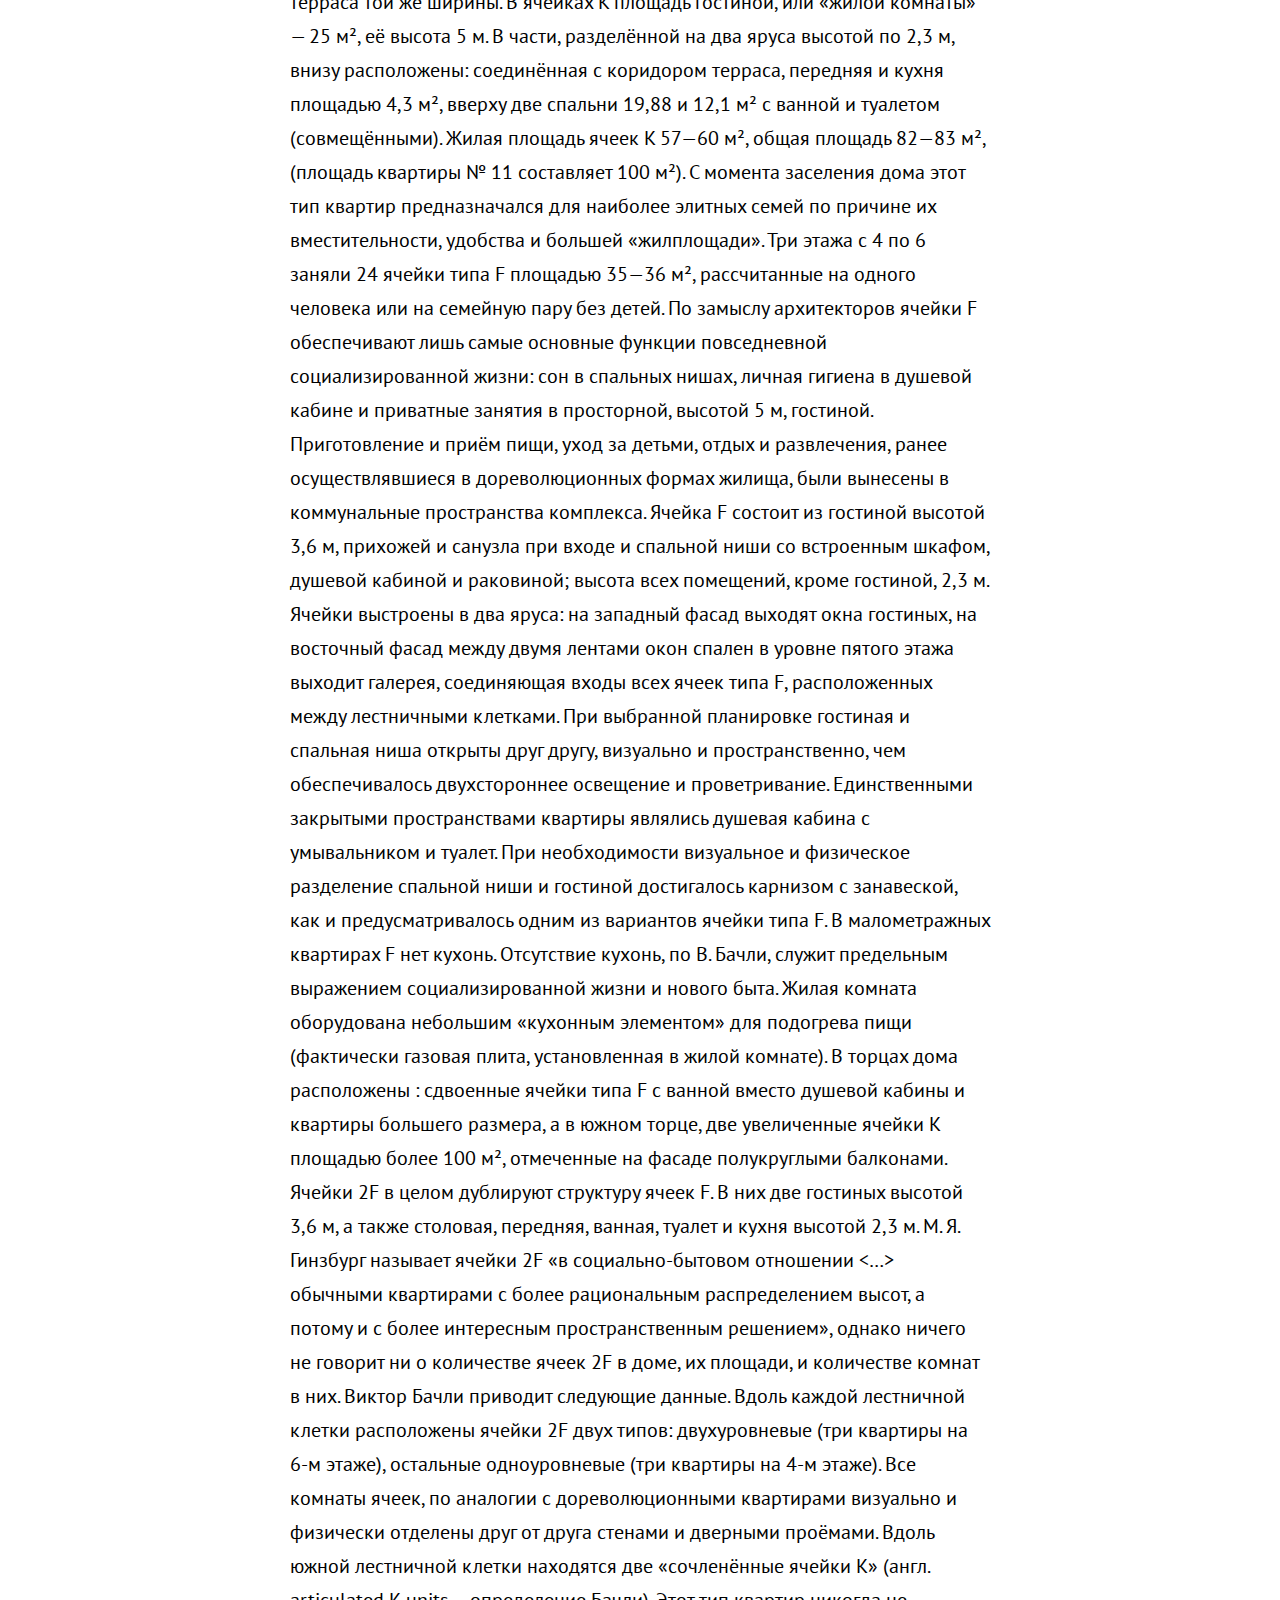
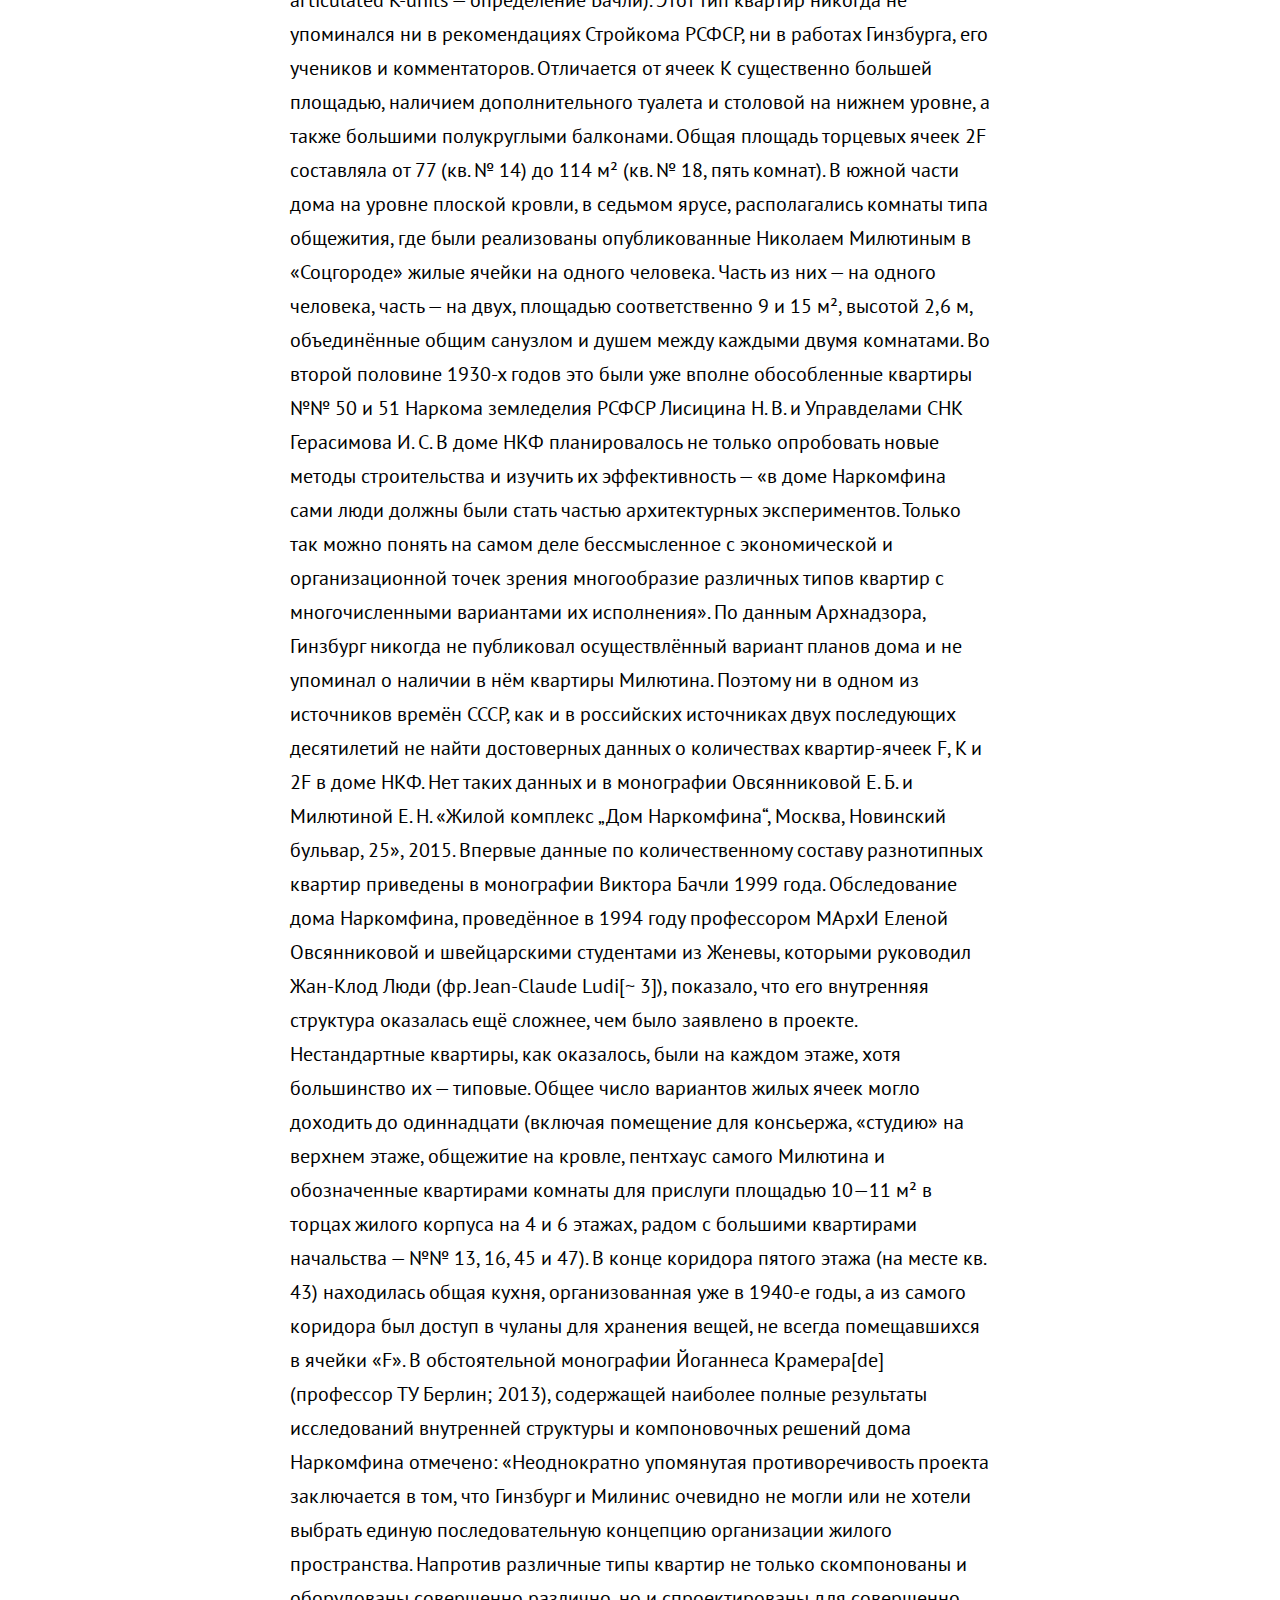
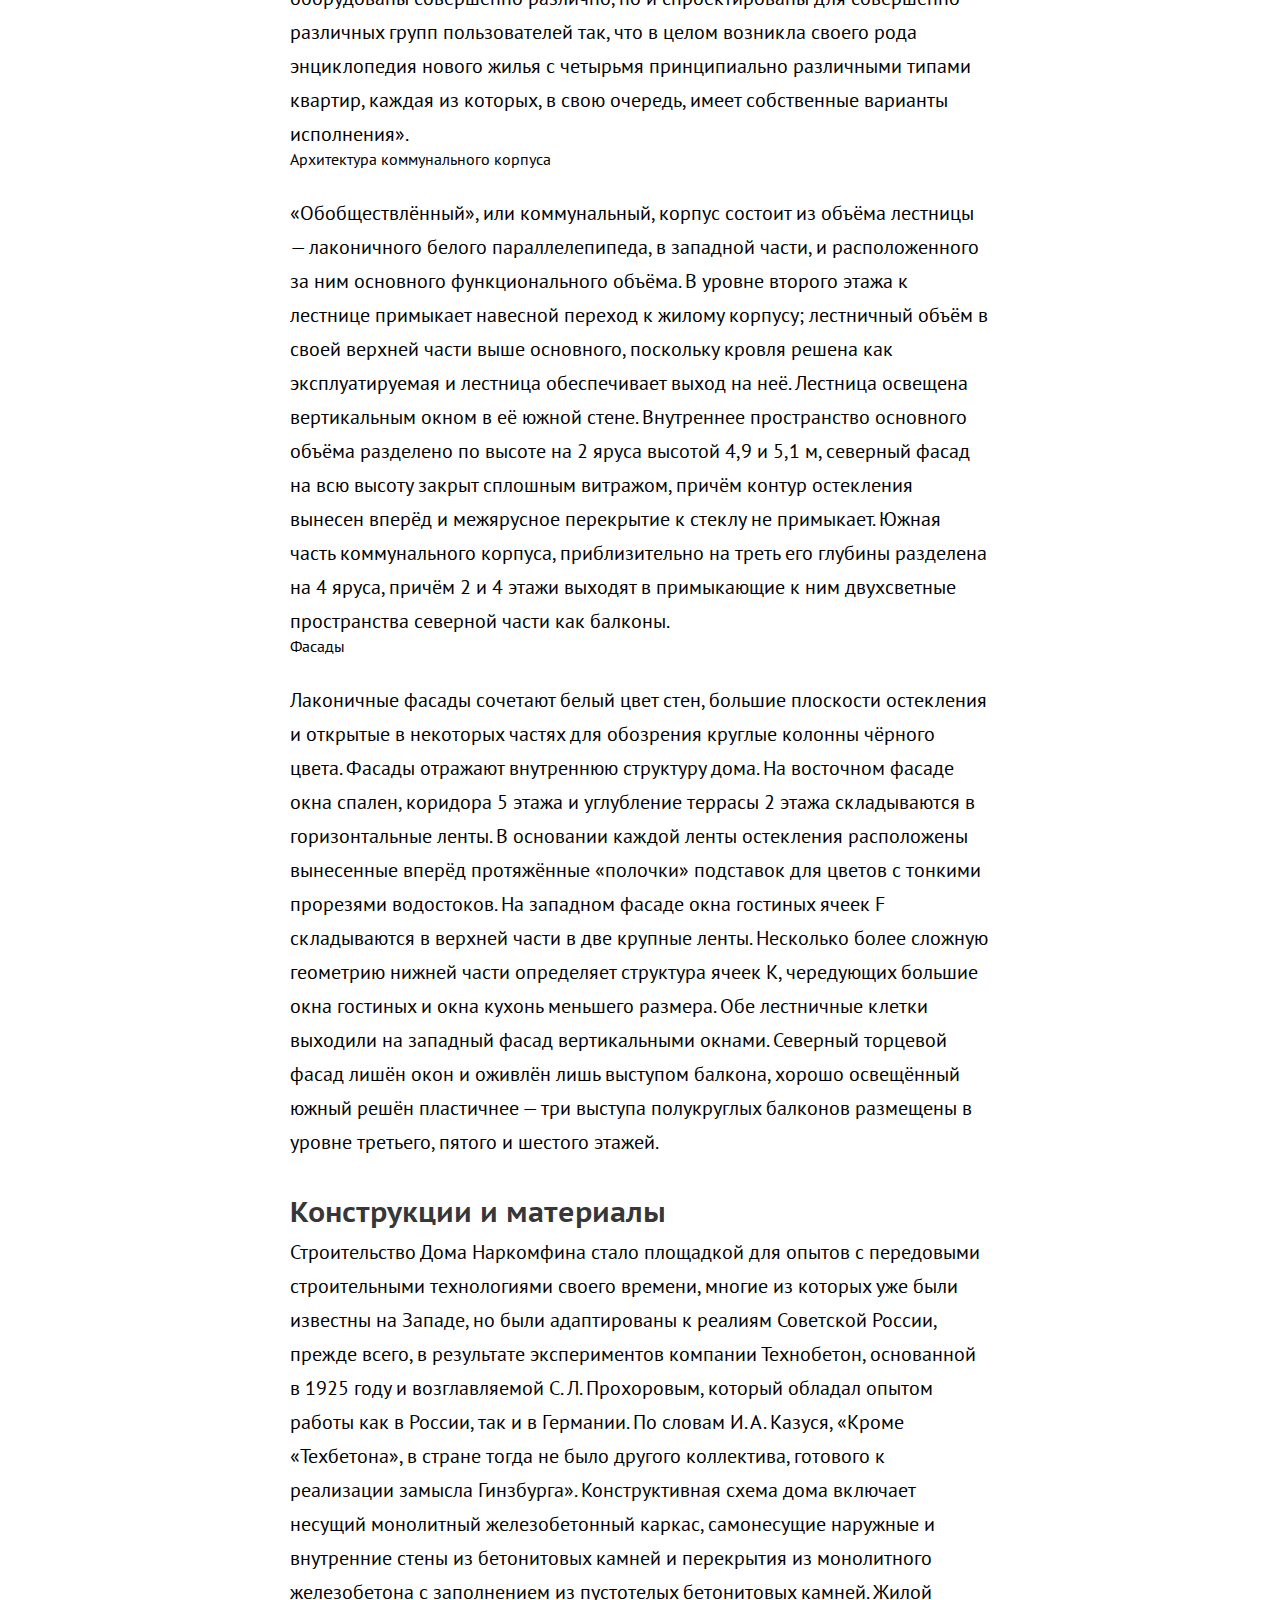
==== commit fa9a06b9: "UPD index" ====
--- a/index.html
+++ b/index.html
@@ -81,36 +81,24 @@
       <blockquote cite="http://">
         «Усиление влияния промышленных работниц на широкие массы трудящихся женщин, рост активности работниц, поднятие их классового самосознания и культурного уровня требуют дальнейшего увеличения женского труда на производстве. Принятый пятилетний план народного хозяйства обеспечивает огромный рост промышленности на базе реконструкции и социалистической рационализации, которая в отличие от капиталистической рационализации, основанной на эксплуатации рабочей силы, даёт возможность без ущерба для функций материнства расширять применение женского труда в производстве, в том числе и в тяжёлой индустрии. В связи с эти ЦК считает необходимым, чтобы соответствующие советские организации (Госплан, НКТ, ВСНХ и профсоюзы) обеспечили проведение в жизнь предусмотренное в пятилетнем плане вовлечение во все отрасли промышленности женской рабочей силы, приспособив к этому и план её подготовки, обеспечивая неуклонный рост количества женщин во всех звеньях по подготовке квалифицированной рабочей силы, ФЗУ, вечерние курсы, втузы»
       </blockquote>
-      <p>Задача реализации этих принципов и была поставлена перед авторами проекта. Согласно Е. Милютиной, это был дом «нового быта».
-
-      Сметная стоимость строительства составила 10 млн рублей. Строительство жилого корпуса осуществлялось под наблюдением комиссии, возглавляемой Н. А. Милютиным. Коммунальный корпус и корпус прачечной строились без утверждённых чертежей.</p>
+      <p>Задача реализации этих принципов и была поставлена перед авторами проекта. Согласно Е. Милютиной, это был дом «нового быта».</p>
+      <p>Сметная стоимость строительства составила 10 млн рублей. Строительство жилого корпуса осуществлялось под наблюдением комиссии, возглавляемой Н. А. Милютиным. Коммунальный корпус и корпус прачечной строились без утверждённых чертежей.</p>
       <h2 id="1_2">Идеология «опытного коммунального дома переходного типа»</h2>
-      <hr>
-      <p>Идеи, связанные с планировочной и объёмной структурой, также как и с функциональным наполнением дома, изложены в публикациях журнала «Современная архитектура», докладе М. Я. Гинзбурга на пленуме Стройкома, а также в его книге «Жилище».
-
-      Секция типизации Стройкома РСФСР ставила перед собой задачи разработки экономичного решения проблемы жилья без потери его качества и даже с повышением комфорта, в частности, благодаря естественному освещению не только жилых, но и подсобных зон, в т. ч. коридоров.
-
-      Дом Наркомфина переходного типа (от «буржуазного дома» к «социалистической коммуне») хотя и содержал в себе ранее существовавшие «буржуазные» квартиры (ячейки K и 2F), был структурирован таким образом, чтобы облегчить переход индивида к полностью социализированной жизни (в ячейках F).
-
-      Гинзбург критически оценивал так называемое моссоветовское строительство («массовое жилищное строительство Москвы первых лет после революции»), считал «экономический эффект» доходного дома более высоким. Поэтому работа Секции началась с анализа типологии «дореволюционного «доходного дома» и её оптимизации. Авторы сохраняли объём и высоту жилых помещений, урезая как площадь, так и высоту подсобных. Были удалены вторые лестницы и комнаты домработниц, уменьшены передние, ванные, спальни и кухни, причём последние как по площади, так и в высоту. «Уплотнение» подсобных зон компенсировалось большей высотой хорошо освещённых гостиных. Рассчитывались пропорции квартир, оптимальные траектории движения человека внутри и схемы эффективной расстановки мебели. Приведённые в книге расчёты эффективности использования жилого пространства построены на рассмотрении отношения кубатуры к жилой площади квартир и параметра k (k=W/P, соотношение общей кубатуры здания к полезной площади жилых ячеек).
-
-      Секция Стройкома разработала несколько типов квартир-ячеек разного размера, названных буквами от A до F, причём в маленьких ячейках F размещалась душевая кабина, в больших ячейках А ванна. Также был разработан «кухонный элемент» сокращённой площади, закрывающийся складной дверью-ширмой. Кухонные элементы были реализованы в доме на Гоголевском бульваре. Почти все созданные тематические жилые дома так называемого «переходного типа», предусматривали наличие завершённых индивидуальных квартир-ячеек и коммунальных зон для постепенного перехода к новому коллективному образу жизни.
-
-      Одной из ключевых позиций М. Я. Гинзбурга было создание изолированных квартир для отдельных семей: «Архитекторы Секции типизации пришли к выводу, что в условиях тех лет решение жилищной проблемы неотделимо от разработки типовых проектов экономичной малометражной (в первую очередь однокомнатной) квартиры для отдельных семей. Гинзбург рассматривал жилую ячейку будущего как предельно ужатую и экономную, но традиционную по структуре квартиру на одну семью. Пусть даже однокомнатную, но с индивидуальными кухней и ванной. В этом Гинзбург и его сотрудники-единомышленники были согласны с европейскими архитекторами, решавшими те же задачи, — Ле Корбюзье, Эрнстом Маем, Бруно Таутом, Ханнесом Майером.
-
-      В работе Секции Стройкома, как и в выступлениях М. Я. Гинзбурга, отразилась борьба идеи экономичного, но комфортного дома с отдельными квартирами и общественным сервисом — с развивавшейся параллельно в тот же период идеей дома-коммуны (того же Стройкома) с полным обобществлением быта. М. Я. Гинзбург противопоставлял свой «коммунальный дом переходного типа» практике домов-коммун и жёстко критиковал последнюю. По словам М. Я. Гинзбурга, «коммунальный дом» должен <em>«способствовать быстрейшему безболезненному переходу к более высоким формам хозяйства». </em>Именно для этого был запланирован развитый коммунальный блок с функциями общественного питания, стирки, уборки и присмотра за детьми — также как и минимальный размер кухонь в квартирах. Между тем М. Я. Гинзбург подчёркивает:
+      <p>Идеи, связанные с планировочной и объёмной структурой, также как и с функциональным наполнением дома, изложены в публикациях журнала «Современная архитектура», докладе М. Я. Гинзбурга на пленуме Стройкома, а также в его книге «Жилище».</p>
+      <p>Секция типизации Стройкома РСФСР ставила перед собой задачи разработки экономичного решения проблемы жилья без потери его качества и даже с повышением комфорта, в частности, благодаря естественному освещению не только жилых, но и подсобных зон, в т. ч. коридоров.</p>
+      <p>Дом Наркомфина переходного типа (от «буржуазного дома» к «социалистической коммуне») хотя и содержал в себе ранее существовавшие «буржуазные» квартиры (ячейки K и 2F), был структурирован таким образом, чтобы облегчить переход индивида к полностью социализированной жизни (в ячейках F).</p>
+      <p>Гинзбург критически оценивал так называемое моссоветовское строительство («массовое жилищное строительство Москвы первых лет после революции»), считал «экономический эффект» доходного дома более высоким. Поэтому работа Секции началась с анализа типологии «дореволюционного «доходного дома» и её оптимизации. Авторы сохраняли объём и высоту жилых помещений, урезая как площадь, так и высоту подсобных. Были удалены вторые лестницы и комнаты домработниц, уменьшены передние, ванные, спальни и кухни, причём последние как по площади, так и в высоту. «Уплотнение» подсобных зон компенсировалось большей высотой хорошо освещённых гостиных. Рассчитывались пропорции квартир, оптимальные траектории движения человека внутри и схемы эффективной расстановки мебели. Приведённые в книге расчёты эффективности использования жилого пространства построены на рассмотрении отношения кубатуры к жилой площади квартир и параметра k (k=W/P, соотношение общей кубатуры здания к полезной площади жилых ячеек).</p>
+      <p>Секция Стройкома разработала несколько типов квартир-ячеек разного размера, названных буквами от A до F, причём в маленьких ячейках F размещалась душевая кабина, в больших ячейках А ванна. Также был разработан «кухонный элемент» сокращённой площади, закрывающийся складной дверью-ширмой. Кухонные элементы были реализованы в доме на Гоголевском бульваре. Почти все созданные тематические жилые дома так называемого «переходного типа», предусматривали наличие завершённых индивидуальных квартир-ячеек и коммунальных зон для постепенного перехода к новому коллективному образу жизни.</p>
+      <p>Одной из ключевых позиций М. Я. Гинзбурга было создание изолированных квартир для отдельных семей: «Архитекторы Секции типизации пришли к выводу, что в условиях тех лет решение жилищной проблемы неотделимо от разработки типовых проектов экономичной малометражной (в первую очередь однокомнатной) квартиры для отдельных семей. Гинзбург рассматривал жилую ячейку будущего как предельно ужатую и экономную, но традиционную по структуре квартиру на одну семью. Пусть даже однокомнатную, но с индивидуальными кухней и ванной. В этом Гинзбург и его сотрудники-единомышленники были согласны с европейскими архитекторами, решавшими те же задачи, — Ле Корбюзье, Эрнстом Маем, Бруно Таутом, Ханнесом Майером.</p>
+      <p>В работе Секции Стройкома, как и в выступлениях М. Я. Гинзбурга, отразилась борьба идеи экономичного, но комфортного дома с отдельными квартирами и общественным сервисом — с развивавшейся параллельно в тот же период идеей дома-коммуны (того же Стройкома) с полным обобществлением быта. М. Я. Гинзбург противопоставлял свой «коммунальный дом переходного типа» практике домов-коммун и жёстко критиковал последнюю. По словам М. Я. Гинзбурга, «коммунальный дом» должен <em>«способствовать быстрейшему безболезненному переходу к более высоким формам хозяйства». </em>Именно для этого был запланирован развитый коммунальный блок с функциями общественного питания, стирки, уборки и присмотра за детьми — также как и минимальный размер кухонь в квартирах. Между тем М. Я. Гинзбург подчёркивает:
       <blockquote cite="http://">
         <em>«мы сочли совершенно необходимым создание ряда моментов, стимулирующих переход на более высокую форму социально-бытового уклада, но не декретирующих этот переход»</em>.
       </blockquote>
-      Таким образом, называть «коммунальный дом» Наркомфина «домом-коммуной» принципиально неверно, так как дом Наркомфина был примером реализации идей противников идеологии дома-коммуны и принудительного обобществления быта.
-
-      Идеологическое объяснение неизбежности массового коммунального жилья было уже давно придумано в виде идеи «обобществления быта» и принципиального отказа от индивидуальной квартиры как символа мещанского, буржуазного и индивидуалистического хозяйства. Новым стало то, что именно во второй половине 1929 года отказ от семейной квартиры был декларирован на относительно высоком административном уровне (Совнарком РСФСР) и жильё с «обобществлённым бытом» начало в идеологическом смысле официально приобретать характер единственно возможного. Речь теперь могла идти не о коммунальных квартирах с кухнями на несколько семей, а только об общежитиях с общими кухнями и ванными[~ 1].
-
-      Однако существование концепции коммунального дома архитекторов ОСА в контексте идеологии советского государства, в конце 1920-х — начале 1930-х всё более трансформирующейся под влиянием повестки сталинской индустриализации и риска репрессий, потребовало от архитекторов максимума гибкости в озвучивании и продвижении своих идей, что приводит к ряду противоречий в выступлениях разного времени. В частности, уже в 1929 году М. Я. Гинзбург говорит о необходимости «100 процентного обобществления производственных процессов жилья» и называет исполненную в доме НКФ задачу расселения 50 семейств,<em> «всё ещё семейств», — «узкой»</em>[~ 2].
-
-      Основной акцент архитекторы сделали на встроенную мебель и компактные сантехнические ячейки. Именно отсюда берёт начало практика совмещения ванной комнаты с туалетом, реализованная во всех семейных квартирах дома Наркомфина и знакомая нескольким поколениям советских людей. <em>«Они пытались сократить лишние движения обитателей квартир, а также считали необходимым предложить им питаться в общественных столовых, мыться в общественных банях, сдавать бельё в механические прачечные, читать и отдыхать в библиотеках и клубах»</em>.
-
-      Рассматривая дом Наркомфина как опытный, М. Я. Гинзбург не считал его типовым и настаивал на том, что создание типовых проектов жилых домов — путь неправильный, ведущий к «однообразию жилой застройки». Гинзбург считал важной «максимальную гибкость» стандартов и разработку таких стандартных элементов, «которые можно было бы всячески комбинировать <…> варьировать типы жилья, используя одни и те же стандартные элементы»[уточнить].</p>
+      <p>Таким образом, называть «коммунальный дом» Наркомфина «домом-коммуной» принципиально неверно, так как дом Наркомфина был примером реализации идей противников идеологии дома-коммуны и принудительного обобществления быта.</p>
+      <p>Идеологическое объяснение неизбежности массового коммунального жилья было уже давно придумано в виде идеи «обобществления быта» и принципиального отказа от индивидуальной квартиры как символа мещанского, буржуазного и индивидуалистического хозяйства. Новым стало то, что именно во второй половине 1929 года отказ от семейной квартиры был декларирован на относительно высоком административном уровне (Совнарком РСФСР) и жильё с «обобществлённым бытом» начало в идеологическом смысле официально приобретать характер единственно возможного. Речь теперь могла идти не о коммунальных квартирах с кухнями на несколько семей, а только об общежитиях с общими кухнями и ванными.</p>
+      <p>Однако существование концепции коммунального дома архитекторов ОСА в контексте идеологии советского государства, в конце 1920-х — начале 1930-х всё более трансформирующейся под влиянием повестки сталинской индустриализации и риска репрессий, потребовало от архитекторов максимума гибкости в озвучивании и продвижении своих идей, что приводит к ряду противоречий в выступлениях разного времени. В частности, уже в 1929 году М. Я. Гинзбург говорит о необходимости «100 процентного обобществления производственных процессов жилья» и называет исполненную в доме НКФ задачу расселения 50 семейств,<em> «всё ещё семейств», — «узкой»</em>.</p>
+      <p>Основной акцент архитекторы сделали на встроенную мебель и компактные сантехнические ячейки. Именно отсюда берёт начало практика совмещения ванной комнаты с туалетом, реализованная во всех семейных квартирах дома Наркомфина и знакомая нескольким поколениям советских людей. <em>«Они пытались сократить лишние движения обитателей квартир, а также считали необходимым предложить им питаться в общественных столовых, мыться в общественных банях, сдавать бельё в механические прачечные, читать и отдыхать в библиотеках и клубах»</em>.</p>
+      <p>Рассматривая дом Наркомфина как опытный, М. Я. Гинзбург не считал его типовым и настаивал на том, что создание типовых проектов жилых домов — путь неправильный, ведущий к «однообразию жилой застройки». Гинзбург считал важной «максимальную гибкость» стандартов и разработку таких стандартных элементов, «которые можно было бы всячески комбинировать <…> варьировать типы жилья, используя одни и те же стандартные элементы»[уточнить].</p>
       <h2 id="1_3">Участок</h2>
       <hr>
       <p>Под строительство дома для работников Наркомата финансов в апреле 1929 года была отведена территория огородов, ранее принадлежавших двум усадьбам, жилые дома которых были выстроены в XIX веке по красной линии Новинского бульвара; в одном из этих домов в 1910—1922 годы жил Ф. И. Шаляпин и сейчас располагается его дом-музей. Территория полого спускается к Пресненскому пруду, который к 1925 году был осушен и засыпан, а питавшая его река Пресня, забрана на этом отрезке в трубу.</p>
@@ -178,13 +166,11 @@
           Конструктивная схема дома включает несущий монолитный железобетонный каркас, самонесущие наружные и внутренние стены из бетонитовых камней и перекрытия из монолитного железобетона с заполнением из пустотелых бетонитовых камней. Жилой корпус на три блока двумя деформационными швами. Монолитные ленточные фундаменты имеют различную глубину заложения в зависимости от состояния грунтов на конкретных участках.
         </p>
         <h4>Железобетонный каркас</h4>
-        <p>
-          Несущая конструкция всех корпусов — железобетонный каркас.
+        <p>Несущая конструкция всех корпусов — железобетонный каркас.</p>
         <blockquote cite="http://">
           <em>«Статическую нагрузку несут круглые железобетонные столбы с арматурой Консидера. В поперечном направлении расстояние между осями 3,50 и 4,50 м. В продольном направлении — 3,75 м. Столбы в продольном и поперечном направлении связаны железобетонными прогонами. В поперечном направлении имеются консоли по обе стороны, дающие общую глубину корпуса 10,15 м. Таким образом почти все столбы оказываются внутри архитектурного пространства, и наружные стены по каждому этажу передают нагрузку столбам через консоли. Толщина столбов 35 см. Наружные стены выполнены из пустотелых шлакобетонных камней типа „Крестьянин“ в полтора камня с засыпкой между камнями 6 см шлака. Общая толщина наружных стен 36 см»</em>.
         </blockquote>
-          Как следует из иллюстраций, приведённых в книге Е. Овсянниковой и Е. Милютиной «Жилой комплекс «Дом Наркомфина», выполненных в 2007 году, когда штукатурка стен повсеместно обвалилась, материалом стен главного фасада являлись шлаковые блоки, а торцевые поверхности дома выполнены из обожжённого кирпича.
-        </p>
+        <p>Как следует из иллюстраций, приведённых в книге Е. Овсянниковой и Е. Милютиной «Жилой комплекс «Дом Наркомфина», выполненных в 2007 году, когда штукатурка стен повсеместно обвалилась, материалом стен главного фасада являлись шлаковые блоки, а торцевые поверхности дома выполнены из обожжённого кирпича.</p>
         <h4>Блоки Прохорова</h4>
         <p>
           Важным нововведением С. Л. Прохорова стало использование блоков «холодного» бетонитового камня с двумя крупными отверстиями: для междуэтажных перекрытий и внутри вертикальных стен между квартирами и в ограждении лестничных клеток. Пустоты блоков использовали для прокладки канализационных, водосточных и вентиляционных каналов, размещённых внутри здания.
@@ -235,54 +221,32 @@
           Во всех жилых помещениях семейных квартир полы из дубового паркета (широкий паркет 8 см). В ванных комнатах, по крайней мере, трёхкомнатных квартир до 1960 года сохранялись полы из пробкового дерева, позднее заменены кафельной плиткой. Электропроводка открытого типа — витой провод на фарфоровых изоляторах. Электровыключатели поворотные, как и розетки, также фарфоровые.
         </p>
         <h2 id="1_6">Критика проекта</h2>
-        <hr>
         <p>
           Дому Наркомфина посвящено большое количество публикаций, как в российских, так и в зарубежных источниках. В западных источниках описания дома Наркомфина нередко сопровождаются определениями «утопия» и «утопический» — «проект дома Наркомфина — продукт утопических мечтаний молодого Советского государства» (англ. <em>utopian housing project</em>)[~ 5]. В советских публикациях авторы старались избегать такой трактовки, привычно используя лексику типа «эксперимент», «экспериментальный», «переходного типа» и т. п., не акцентируя внимание на его результатах[~ 6].
         </p>
         <h3>С технической стороны</h3>
-        <p>
-          Объектом критики, в первую очередь со стороны качества использованных строительных материалов, стали несущие стены, так как жилой корпус ни разу не ремонтировали за все почти 90 лет его существования. Штукатурка фасадов осыпалась, а стены из кустарно выполненных цементных и шлаковых блоков, сделанных прямо на стройке, разрушались. Наполнителями в цементном растворе служили разные подручные материалы, в том числе металлургический шлак, солома, камыш.
-
-          Каркасная конструкция дома на ножках весьма затруднила устройство в нём вертикальных коммуникаций, не говоря о промерзании нижнего жилого этажа. Канализационные стояки пришлось утеплять и пропускать в нестандартных, специально утолщённых колоннах, что первоначально не учитывалось в эскизном архитектурном решении. Ряд проблем вызвала и плоская кровля и связанные с ней протечки. Исполнение такой кровли требует особой тщательности и качественных материалов, которые в период строительства можно было достать только благодаря инициативе заказчика ранга Милютина. Такая кровля требует постоянного ухода — прочистки загрязнённых или замёрзших внутренних водостоков, починки покрытия, регулярного сбрасывания снега.
-
-          Использованный во внутренней отделке дома «камышит» оказался плохим звукоизолирующим материалом, в частности, в качестве внутренних перегородок между первоначально «спальными комнатами», в силу обстоятельств заселённых различными семьями. По этому поводу было высказано много критических замечаний. К моменту окончания войны вентиляционные шахты оказались забитыми, вытяжная вентиляция повсеместно не работала. Из-за отсутствия Фиксационных чертежей здания, а также поэтажных чертежей разводок водоснабжения дом оказался фактически неремонтопригодным, чем объясняется непроведение капитальных ремонтов за весь период его существования.
-
-          Эксперимент с устройством раздвижных горизонтальных окон <em>«не достиг цели и вызвал нарекания жильцов»</em>. Ленточные окна шириной во всю стену совершенно не отвечали реалиям московского климата. Места прижима в окне с деревянной рамой были обиты брезентом и войлоком. Через пару десятилетий уплотнения износились, к тому же бетонные рамы стали осыпаться, обнажая металлическую арматуру, сдвижные элементы окон заклинивали и в зимнее время пропускали холодный воздух.
-
-          Оборудование квартир не удалось сделать идеальным, ни стилистически, ни функционально. Например, там, где удавалось поставить ванну, то это были громоздкие дореволюционные чугунные изделия, занимавшие слишком много места в габаритах первоначально запланированных душевых кабин. Солидная по площади ванная комната была только в квартире Милютина.
-        </p>
+        <p>Объектом критики, в первую очередь со стороны качества использованных строительных материалов, стали несущие стены, так как жилой корпус ни разу не ремонтировали за все почти 90 лет его существования. Штукатурка фасадов осыпалась, а стены из кустарно выполненных цементных и шлаковых блоков, сделанных прямо на стройке, разрушались. Наполнителями в цементном растворе служили разные подручные материалы, в том числе металлургический шлак, солома, камыш.</p>
+        <p>Каркасная конструкция дома на ножках весьма затруднила устройство в нём вертикальных коммуникаций, не говоря о промерзании нижнего жилого этажа. Канализационные стояки пришлось утеплять и пропускать в нестандартных, специально утолщённых колоннах, что первоначально не учитывалось в эскизном архитектурном решении. Ряд проблем вызвала и плоская кровля и связанные с ней протечки. Исполнение такой кровли требует особой тщательности и качественных материалов, которые в период строительства можно было достать только благодаря инициативе заказчика ранга Милютина. Такая кровля требует постоянного ухода — прочистки загрязнённых или замёрзших внутренних водостоков, починки покрытия, регулярного сбрасывания снега.</p>
+        <p>Использованный во внутренней отделке дома «камышит» оказался плохим звукоизолирующим материалом, в частности, в качестве внутренних перегородок между первоначально «спальными комнатами», в силу обстоятельств заселённых различными семьями. По этому поводу было высказано много критических замечаний. К моменту окончания войны вентиляционные шахты оказались забитыми, вытяжная вентиляция повсеместно не работала. Из-за отсутствия Фиксационных чертежей здания, а также поэтажных чертежей разводок водоснабжения дом оказался фактически неремонтопригодным, чем объясняется непроведение капитальных ремонтов за весь период его существования.</p>
+        <p>Эксперимент с устройством раздвижных горизонтальных окон <em>«не достиг цели и вызвал нарекания жильцов»</em>. Ленточные окна шириной во всю стену совершенно не отвечали реалиям московского климата. Места прижима в окне с деревянной рамой были обиты брезентом и войлоком. Через пару десятилетий уплотнения износились, к тому же бетонные рамы стали осыпаться, обнажая металлическую арматуру, сдвижные элементы окон заклинивали и в зимнее время пропускали холодный воздух.</p>
+        <p>Оборудование квартир не удалось сделать идеальным, ни стилистически, ни функционально. Например, там, где удавалось поставить ванну, то это были громоздкие дореволюционные чугунные изделия, занимавшие слишком много места в габаритах первоначально запланированных душевых кабин. Солидная по площади ванная комната была только в квартире Милютина.</p>
+
         <h3>С бытовой стороны</h3>
-        <p>
-          С бытовой стороны Дом Наркомфина также вызывал множество нареканий. Основой явилось нарушение заложенного в проекте принципа заселения типовых ячеек (квартир), связанного с тяжелейшим жилищным кризисом в СССР. В Доме Наркомфина в 1940—1970-е годы были распространены примеры квартир-коммуналок, когда одной из семей приходилось жить в общей комнате, а другой — в спальне. При этом минимальные размеры кухонь и санузлов приводили к скандалам и, в результате, к резкой критике архитектуры авангарда и системы в целом. По-видимому, благополучными исключениями являлись квартиры бывших наркомов Н. Милютина и Н. Семашко.
-
-          Не выдержал Дом Наркомфина и конкуренцию с традиционными в отношении строительных технологий домами, выстроенными по инициативе Моссовета. Если в Доме Наркомфина лёгкие бетонные блоки разрушались, то толстые и непромерзаемые кирпичные стены домов Моссовета до сих пор отличаются хорошей звукоизоляцией всех помещений и сохраняют микроклимат в квартирах.
-
-          В итоге Дом Наркомфина так и не стал «домом-коммуной переходного типа» — к середине 1930-х годов утопические проекты первых лет советской власти сошли на нет, да и сами жильцы отказались от этой идеи.
-
-          По словам современного автора <em>«довольно быстро выяснилось, что номенклатурная элита не готова жить по утопическим заветам Гинзбурга»</em>. По данным Виктора Бачли, в предвоенные годы почти половина домохозяйств (семей) дома Наркомфина содержали домработницу и не показывали желания социализироваться.
-
-          Идущую вдоль нижнего коридора галерею, предназначенную для встреч и общения, быстро превратили в места для сушки белья, позднее в индивидуальные кладовки; терраса с садом на крыше так и не была достроена, а общей столовой почти никто не пользовался. Жильцы с удовольствием покупали в столовой готовые блюда, однако предпочитали забирать их с собой в квартиры, а не питаться вместе[~ 7]. В таком виде коммунальный корпус существовал недолго. Через некоторое время общественное питание перестало удовлетворять основную массу жильцов, и кухня стала нерентабельной. Вслед за этим изменилось и назначение двухсветных залов. Они были приспособлены вначале под типографию, а в дальнейшем — под конструкторское бюро.
-
-          Успешно функционировали только два коммунальных хозяйственно-бытовых учреждения: прачечная и детский сад (в коммунальном корпусе). Но и они во время войны были закрыты.
-
-          Авторы монографии советского периода (1986), посвящённой Дому Наркомфина, подводя итоги, писали, что «эксперимент с организацией новых форм ведения социально-бытового хозяйства для начала 1930-х годов был преждевременным и оказался несостоятельным».
-
-          Английский историк материальной культуры Виктор Бачли в своей работе 1999 года писал более откровенно, что <em>«утопизм и стремление к реформированию повседневной жизни, положенные в основу проекта дома Наркомфина, впали в немилость практически сразу по его завершении. С началом пятилетки и консолидации власти Сталиным заложенные в проект идеи коллективизма и феминизма были отвергнуты как левацкие и троцкистские»</em>.
-
-          По словам современного автора, искусствоведа, проживавшего в доме Наркомфина, «местные жители, владельцы ячеек, наследники номенклатурных работников, Моисея Гинзбурга люто ненавидели за его отрицание быта».
-        </p>
+        <p>С бытовой стороны Дом Наркомфина также вызывал множество нареканий. Основой явилось нарушение заложенного в проекте принципа заселения типовых ячеек (квартир), связанного с тяжелейшим жилищным кризисом в СССР. В Доме Наркомфина в 1940—1970-е годы были распространены примеры квартир-коммуналок, когда одной из семей приходилось жить в общей комнате, а другой — в спальне. При этом минимальные размеры кухонь и санузлов приводили к скандалам и, в результате, к резкой критике архитектуры авангарда и системы в целом. По-видимому, благополучными исключениями являлись квартиры бывших наркомов Н. Милютина и Н. Семашко.</p>
+        <p>Не выдержал Дом Наркомфина и конкуренцию с традиционными в отношении строительных технологий домами, выстроенными по инициативе Моссовета. Если в Доме Наркомфина лёгкие бетонные блоки разрушались, то толстые и непромерзаемые кирпичные стены домов Моссовета до сих пор отличаются хорошей звукоизоляцией всех помещений и сохраняют микроклимат в квартирах.</p>
+        <p>В итоге Дом Наркомфина так и не стал «домом-коммуной переходного типа» — к середине 1930-х годов утопические проекты первых лет советской власти сошли на нет, да и сами жильцы отказались от этой идеи.</p>
+        <p>По словам современного автора <em>«довольно быстро выяснилось, что номенклатурная элита не готова жить по утопическим заветам Гинзбурга»</em>. По данным Виктора Бачли, в предвоенные годы почти половина домохозяйств (семей) дома Наркомфина содержали домработницу и не показывали желания социализироваться.</p>
+        <p>Идущую вдоль нижнего коридора галерею, предназначенную для встреч и общения, быстро превратили в места для сушки белья, позднее в индивидуальные кладовки; терраса с садом на крыше так и не была достроена, а общей столовой почти никто не пользовался. Жильцы с удовольствием покупали в столовой готовые блюда, однако предпочитали забирать их с собой в квартиры, а не питаться вместе[~ 7]. В таком виде коммунальный корпус существовал недолго. Через некоторое время общественное питание перестало удовлетворять основную массу жильцов, и кухня стала нерентабельной. Вслед за этим изменилось и назначение двухсветных залов. Они были приспособлены вначале под типографию, а в дальнейшем — под конструкторское бюро.</p>
+        <p>Успешно функционировали только два коммунальных хозяйственно-бытовых учреждения: прачечная и детский сад (в коммунальном корпусе). Но и они во время войны были закрыты.</p>
+        <p>Авторы монографии советского периода (1986), посвящённой Дому Наркомфина, подводя итоги, писали, что «эксперимент с организацией новых форм ведения социально-бытового хозяйства для начала 1930-х годов был преждевременным и оказался несостоятельным».</p>
+        <p>Английский историк материальной культуры Виктор Бачли в своей работе 1999 года писал более откровенно, что <em>«утопизм и стремление к реформированию повседневной жизни, положенные в основу проекта дома Наркомфина, впали в немилость практически сразу по его завершении. С началом пятилетки и консолидации власти Сталиным заложенные в проект идеи коллективизма и феминизма были отвергнуты как левацкие и троцкистские»</em>.</p>
+        <p>По словам современного автора, искусствоведа, проживавшего в доме Наркомфина, «местные жители, владельцы ячеек, наследники номенклатурных работников, Моисея Гинзбурга люто ненавидели за его отрицание быта».</p>
         <h2 id="1_7">История эксплуатации и проект реставрации</h2>
-        <hr>
         <h3>Развитие городского окружения</h3>
-        <p>
-          В 1933—1935 году на территории, первоначально предназначавшейся для детского сада и яслей жилого комплекса (вдоль его южной границы), по проекту архитектора Сергея Леонтовича был построен жилой дом работников Совнаркома (дом 25, корп. 10), композиционно никак не связанный с комплексом. СНК РСФСР выбрал архитектуру, более отвечающую преобладающему климату, и построил дом в классическом стиле по проекту архитектора Леонтовича. Второй дом СНК был отчётливо «буржуазным», состоящим из роскошных отдельных D-ячеек, предназначенных для размещения нуклеарных семей, с большими отдельными кухнями.
-
-          В итоге сохранение усадебных построек по линии Новинского бульвара, а также строительство в границах первоначально отведённого участка ещё одного жилого дома, чужеродного комплексу, не позволило полностью осуществить авторский замысел по организации пространства. К 1934 году комплекс начал утрачивать композиционную целостность. Изменения коснулись парка между жилым и общественным корпусами и прачечной. В 1937 году были пересажены деревья с Новинского бульвара, что нарушило визуальные связи элементов композиции. Застройка «пространства первого этажа» прачечной исключила возможность прохода через её объём на территорию комплекса. Вместе с тем фото немецкой аэросъёмки 1941 года показывает, что диагональная дорожка парка от прачечной до сочленения обоих корпусов Наркомфина сохранилась.
-
-          Не были построены: детский сад и ясли, жилой корпус второй очереди (авторы проекта архитекторы М. Я. Гинзбург и Г. А. Зунблат) и комплекс служебного дворика, объединяющего гараж для жильцов, прачечную, котельную. Сооружена была лишь прачечная, использовавшаяся жильцами лишь в первые годы, а после войны перешедшая в ведомственное подчинение.
-
-          К началу 1940-х годов участок вдоль северной границы территории жилого комплекса (за дворовым фасадом корпуса прачечной во всю его длину, и в глубину двора вплоть до дома Наркомфина с его восточной, северной и частично с западной сторон) был выделен под ведомственный гараж СНК РСФСР, позднее Совмина РСФСР, его территория площадью около гектара была покрыта асфальтом, гараж обнесён забором, а парк за домом с видом на Москва-реку был ликвидирован. Гараж просуществовал до 1965 года. В начале 1950-х годов в непосредственной близости от дома Наркомфина была возведена одна из сталинских высоток — жилой дом на Кудринской площади, ставшая архитектурной доминантой Краснопресненского района.
-        </p>
+        <p>В 1933—1935 году на территории, первоначально предназначавшейся для детского сада и яслей жилого комплекса (вдоль его южной границы), по проекту архитектора Сергея Леонтовича был построен жилой дом работников Совнаркома (дом 25, корп. 10), композиционно никак не связанный с комплексом. СНК РСФСР выбрал архитектуру, более отвечающую преобладающему климату, и построил дом в классическом стиле по проекту архитектора Леонтовича. Второй дом СНК был отчётливо «буржуазным», состоящим из роскошных отдельных D-ячеек, предназначенных для размещения нуклеарных семей, с большими отдельными кухнями.</p>
+        <p>В итоге сохранение усадебных построек по линии Новинского бульвара, а также строительство в границах первоначально отведённого участка ещё одного жилого дома, чужеродного комплексу, не позволило полностью осуществить авторский замысел по организации пространства. К 1934 году комплекс начал утрачивать композиционную целостность. Изменения коснулись парка между жилым и общественным корпусами и прачечной. В 1937 году были пересажены деревья с Новинского бульвара, что нарушило визуальные связи элементов композиции. Застройка «пространства первого этажа» прачечной исключила возможность прохода через её объём на территорию комплекса. Вместе с тем фото немецкой аэросъёмки 1941 года показывает, что диагональная дорожка парка от прачечной до сочленения обоих корпусов Наркомфина сохранилась.</p>
+        <p>Не были построены: детский сад и ясли, жилой корпус второй очереди (авторы проекта архитекторы М. Я. Гинзбург и Г. А. Зунблат) и комплекс служебного дворика, объединяющего гараж для жильцов, прачечную, котельную. Сооружена была лишь прачечная, использовавшаяся жильцами лишь в первые годы, а после войны перешедшая в ведомственное подчинение.</p>
+        <p>К началу 1940-х годов участок вдоль северной границы территории жилого комплекса (за дворовым фасадом корпуса прачечной во всю его длину, и в глубину двора вплоть до дома Наркомфина с его восточной, северной и частично с западной сторон) был выделен под ведомственный гараж СНК РСФСР, позднее Совмина РСФСР, его территория площадью около гектара была покрыта асфальтом, гараж обнесён забором, а парк за домом с видом на Москва-реку был ликвидирован. Гараж просуществовал до 1965 года. В начале 1950-х годов в непосредственной близости от дома Наркомфина была возведена одна из сталинских высоток — жилой дом на Кудринской площади, ставшая архитектурной доминантой Краснопресненского района.</p>
         <h3>Перестройки</h3>
         <p>
           С середины 1930-х годов дом № 25, корп. 1 стоял на балансе Совета народных комиссаров, с 1946 года — Совета Министров РСФСР вплоть до начала 1960-х годов. В 1961 году снят с баланса Совета Министров РСФСР и передан в общегородское подчинение (в ЖЭК-6). Коммунальный блок остался на балансе Совмина РСФСР и выполнял функцию типографии.
@@ -318,94 +282,67 @@
           Обветшание фасадов дома также объясняется искажением замысла архитекторов. Вдоль ленточных окон по всей длине восточного фасада при строительстве были установлены бетонные короба с землёй для растений. Щелевые отверстия для вытекания воды из них вели наружу и были отнесены от стен, но позднее отверстия заделали[когда?] и влага от полива текла по фасадам, что стало причиной наибольших разрушений именно на восточной стене. Водосточная труба, помещённая внутри объёма здания у северного торца, после войны, в 1950-е годы, засорилась и разрушилась.
         </p>
         <h3>Новейшая история дома и реставрация</h3>
-        <p>
-          По данным Госреестра недвижимости на 2005 год доме на балансе числились 46 квартир. В 2006 году компания «Коперник» (ранее МИАН) Александра Сенаторова начала скупать квартиры в доме. Сенаторов утверждал, что планирует реставрацию дома. Впрочем, ясности, насколько это действительно будет реставрация, а не коммерческая перестройка, не было. По состоянию на март 2014 года из общей площади (около 4 тыс м²) в собственности группы Сенаторова находилось 2,2 тыс м², ещё 1,3 тыс м² — на балансе мэрии Москвы, оставшиеся помещения — у пяти собственников квартир. В 2014 появился проект реставрации дома Наркомфина, предложенный архитектурным бюро Kleinewelt Architekten.
-
-          Зима с 2011 по 2012 год практически разрушила «коммунальный блок». Доступ в некоторые части дома, находящиеся в собственности города, небезопасен.
-
-          По состоянию на середину 2017 года собственником здания Наркомфина являлась компания «Лига прав». С июля 2017 года, сосредоточив на своём балансе всю собственность, эта компания начала реставрацию здания. Работами руководит Генеральный директор компании Гарегин Левонович Барсумян. В 2017 году проведено масштабное исследование здания; в процессе реставрации дом продолжают посещать экскурсии.
-
-          В августе 2017 года стало известно, что достигнута договорённость о том, что компания «Лига прав» получит от Сбербанка на реставрацию дома Наркомфина кредит в размере 855 млн рублей. В процессе реставрации будут сохранены авторские решения. Планируется воссоздать открытую крышу и ленточное остекление. Как и в первоначальном варианте проекта квартиры будут двухуровневые, кухни-гостиные с увеличенным остеклением, обращённые на запад, а спальни, обращённые на восток. В ходе работ предполагается демонтаж мансардного этажа и хозяйственных пристроек коммунального корпуса, восстановление исторической планировки первого этажа, а также восстановление элементов фасадов, восстановление с частичным сохранением рам витража коммунального корпуса, ограждений балконов и кровли. Винтовая лестница, ведущая на кровлю коммунального корпуса, сохранилась очень плохо и была заменена по чертежам осенью 2018 года. Частью работ станет внедрение в стены дома звукоизоляции. Планируется приспособить здание для современного использования, в том числе вновь использовать помещения для временного или постоянного заселения; на первом этаже здания откроется музей, а в здании хозблока разместится ресторан. Планировалось, что реставрация будет закончена в 2019 году, но её завершили в июле 2020 года.
-        </p>
+        <p>По данным Госреестра недвижимости на 2005 год доме на балансе числились 46 квартир. В 2006 году компания «Коперник» (ранее МИАН) Александра Сенаторова начала скупать квартиры в доме. Сенаторов утверждал, что планирует реставрацию дома. Впрочем, ясности, насколько это действительно будет реставрация, а не коммерческая перестройка, не было. По состоянию на март 2014 года из общей площади (около 4 тыс м²) в собственности группы Сенаторова находилось 2,2 тыс м², ещё 1,3 тыс м² — на балансе мэрии Москвы, оставшиеся помещения — у пяти собственников квартир. В 2014 появился проект реставрации дома Наркомфина, предложенный архитектурным бюро Kleinewelt Architekten.</p>
+        <p>Зима с 2011 по 2012 год практически разрушила «коммунальный блок». Доступ в некоторые части дома, находящиеся в собственности города, небезопасен.</p>
+        <p>По состоянию на середину 2017 года собственником здания Наркомфина являлась компания «Лига прав». С июля 2017 года, сосредоточив на своём балансе всю собственность, эта компания начала реставрацию здания. Работами руководит Генеральный директор компании Гарегин Левонович Барсумян. В 2017 году проведено масштабное исследование здания; в процессе реставрации дом продолжают посещать экскурсии.</p>
+        <p>В августе 2017 года стало известно, что достигнута договорённость о том, что компания «Лига прав» получит от Сбербанка на реставрацию дома Наркомфина кредит в размере 855 млн рублей. В процессе реставрации будут сохранены авторские решения. Планируется воссоздать открытую крышу и ленточное остекление. Как и в первоначальном варианте проекта квартиры будут двухуровневые, кухни-гостиные с увеличенным остеклением, обращённые на запад, а спальни, обращённые на восток. В ходе работ предполагается демонтаж мансардного этажа и хозяйственных пристроек коммунального корпуса, восстановление исторической планировки первого этажа, а также восстановление элементов фасадов, восстановление с частичным сохранением рам витража коммунального корпуса, ограждений балконов и кровли. Винтовая лестница, ведущая на кровлю коммунального корпуса, сохранилась очень плохо и была заменена по чертежам осенью 2018 года. Частью работ станет внедрение в стены дома звукоизоляции. Планируется приспособить здание для современного использования, в том числе вновь использовать помещения для временного или постоянного заселения; на первом этаже здания откроется музей, а в здании хозблока разместится ресторан. Планировалось, что реставрация будет закончена в 2019 году, но её завершили в июле 2020 года.</p>
         <h2 id="1_8">Значение проекта в исторической перспективе</h2>
-        <hr>
-        <p>
-          Дом Наркомфина, будучи задуман как исследовательский эксперимент как минимум в нескольких областях: социально-бытовой, инженерно-конструктивной, объёмно-планировочной и пространственно-пластической, сохранил свою роль знакового примера русского авангарда, что проявляется в живом интересе к нему со стороны архитекторов, преимущественно западных и части российских, и историков авангарда.
-
-          Принцип компоновки жилых ячеек, подобный применённому в проекте дома Наркомфина, был реализован в ряде проектов и на Западе, в частности, в построенном в Бреслау[de] (Вроцлаве) по проекту Ганса Шаруна общежитии для холостых[de] (1929 год). Наличие коридора, обслуживающего несколько уровней, характерно для жилых единиц Ле Корбюзье.
-
-          Дом безусловно признан важной частью социальных и типологических поисков архитектуры модернизма в области жилого строительства, родственных экспериментам Баухауса и Ле Корбюзье[~ 12].
-
-          С начала 1926 года Ле Корбюзье присутствует в списке зарубежных корреспондентов журнала «Современная архитектура». В 1926, когда ОСА занялось пропагандой плоских кровель, в 4-м номере журнала появились комментарии на эту тему архитекторов Бруно Таута, Беренса, Ауда и Ле Корбюзье (Кеннет Фремптон. Современная архитектура. Критический взгляд на историю развития. М., 1990 (перевод по Thames & Hudson[en], London, 1980, 1985). С. 256. Ле Корбюзье указан в составе редколлегии двух номеров журнала: № 6 за 1928 и № 1 за 1929.
-
-          <blockquote cite="http://">
-            «…не в композиционных поисках основная ценность этого экспериментального дома, а в поисках нового в социальном отношении типа жилища». С. О. Хан-Магомедов.
-          </blockquote>
-
-          По словам С. О. Хан-Магомедова, ни один из социально-бытовых и типологических экспериментов в архитектуре 1920-х годах, ни в домах-коммунах, ни в отличных от них домах переходного типа, не был доведён до конца: «ни в части проверки экономический целесообразности малометражных квартир, ни в части организации коммунального обслуживания жителей домов, ни в части применения новой строительной техники».
-
-          Сдача дома Наркомфина (1930) по времени совпала с критическим переломом в судьбе архитектуры в СССР: все профессиональные объединения были распущены, а вместо них возник Союз архитекторов СССР, призванный определять облик новой советской архитектуры. Конструктивизм и рационализм были заклеймены как „формализм“ и иностранные заимствования, чуждые советскому человеку. В архитектуре был объявлен курс на «освоение классического наследия»[~ 13]. Новое градостроительство с 1931 года было ориентировано на создание монументальных городских центров и рассматривало в качестве достойной обсуждения жилой архитектуры только декорировавшие эти центры отдельные дома. В 1932 году дом Наркомфина был подвергнут резкой критике в печати после чего упоминания о „доме работников Наркомфина“ исчезают из публичного пространства и появляются лишь спустя четыре десятилетия.
-
-          Окончание строительства и заселение Дома Наркомфина (1931 год) по времени совпали с открытием 102-этажного небоскрёба Эмпайр-стейт-билдинг в Нью-Йорке. Оба здания носили статусный характер, и каждое из них, в своей стране, являлось техническим, технологическим и культурным прорывом, как верили их создатели, в будущее. Эмпайр стейт билдинг сохранил своё значение, и по сей день остаётся культурным символом Америки (англ. American cultural icon); что касается идей и принципов, заложенных в проект Дома Наркомфина, то они были преданы забвению вскоре по его завершении. Как пишет Виктор Бачли в «Археология Социализма»:
-
-          <blockquote cite="http://">
-            <em>»В свете постановления ЦК ВКП (б) от 16 мая 1930 года «О работе по перестройке быта» и пертурбаций в архитектуре предшествующего 1929 года жилой дом Наркомфина, на момент его завершения в 1930 году, уже представлялся достаточно архаичным. К 1930 году идея перехода от буржуазных К-ячеек к социалистическим F-ячейкам и к полностью социалистическому Дому Коммуны теряла почву под ногами в пользу вполне буржуазных D-ячеек. Завершение строительства дома Наркомфина должно было казаться триумфом реформаторов быта, в действительности неуклонно терявших почву под ногами перед лицом набиравшего силу сталинского аппарата и структурной реорганизации профессии архитектора. К 1932 году, во время написания Гинзбургом книги «Жилище», дом Наркомфина уже был отправлен власть имущими на свалку истории как своеобразное и архаичное проявление ушедшей эпохи"</em>.
-          </blockquote>
-
-          Историк сталинской архитектуры Дмитрий Хмельницкий даёт ключ к пониманию причин удаления Николая Милютина из архитектуры и последующего ожидания им ареста: «Эпопея с „домами-коммунами“ теоретиков Сабсовича и Милютина была уникальной попыткой партийных функционеров среднего ранга привязать реальное архитектурное проектирование к официальной идеологии[~ 14]. Эта попытка дорого обошлась обоим энтузиастам. Однако сама идея „обобществления быта“ не была запрещена, наоборот, она последовательно проводилась в жизнь с конца 1920-х по середину 1950-х годов. Но реализовывалась она не в виде каменных благоустроенных общежитий, а в виде коммунальных деревянных бараков».
+        <p>Дом Наркомфина, будучи задуман как исследовательский эксперимент как минимум в нескольких областях: социально-бытовой, инженерно-конструктивной, объёмно-планировочной и пространственно-пластической, сохранил свою роль знакового примера русского авангарда, что проявляется в живом интересе к нему со стороны архитекторов, преимущественно западных и части российских, и историков авангарда.</p>
+        <p>Принцип компоновки жилых ячеек, подобный применённому в проекте дома Наркомфина, был реализован в ряде проектов и на Западе, в частности, в построенном в Бреслау[de] (Вроцлаве) по проекту Ганса Шаруна общежитии для холостых[de] (1929 год). Наличие коридора, обслуживающего несколько уровней, характерно для жилых единиц Ле Корбюзье.</p>
+        <p>Дом безусловно признан важной частью социальных и типологических поисков архитектуры модернизма в области жилого строительства, родственных экспериментам Баухауса и Ле Корбюзье[~ 12].</p>
+        <p>С начала 1926 года Ле Корбюзье присутствует в списке зарубежных корреспондентов журнала «Современная архитектура». В 1926, когда ОСА занялось пропагандой плоских кровель, в 4-м номере журнала появились комментарии на эту тему архитекторов Бруно Таута, Беренса, Ауда и Ле Корбюзье (Кеннет Фремптон. Современная архитектура. Критический взгляд на историю развития. М., 1990 (перевод по Thames & Hudson[en], London, 1980, 1985). С. 256. Ле Корбюзье указан в составе редколлегии двух номеров журнала: № 6 за 1928 и № 1 за 1929.
+        <blockquote cite="http://">
+          «…не в композиционных поисках основная ценность этого экспериментального дома, а в поисках нового в социальном отношении типа жилища». С. О. Хан-Магомедов.
+        </blockquote>
+        <p>По словам С. О. Хан-Магомедова, ни один из социально-бытовых и типологических экспериментов в архитектуре 1920-х годах, ни в домах-коммунах, ни в отличных от них домах переходного типа, не был доведён до конца: «ни в части проверки экономический целесообразности малометражных квартир, ни в части организации коммунального обслуживания жителей домов, ни в части применения новой строительной техники».</p>
+        <p>Сдача дома Наркомфина (1930) по времени совпала с критическим переломом в судьбе архитектуры в СССР: все профессиональные объединения были распущены, а вместо них возник Союз архитекторов СССР, призванный определять облик новой советской архитектуры. Конструктивизм и рационализм были заклеймены как „формализм“ и иностранные заимствования, чуждые советскому человеку. В архитектуре был объявлен курс на «освоение классического наследия»[~ 13]. Новое градостроительство с 1931 года было ориентировано на создание монументальных городских центров и рассматривало в качестве достойной обсуждения жилой архитектуры только декорировавшие эти центры отдельные дома. В 1932 году дом Наркомфина был подвергнут резкой критике в печати после чего упоминания о „доме работников Наркомфина“ исчезают из публичного пространства и появляются лишь спустя четыре десятилетия.</p>
+        <p>Окончание строительства и заселение Дома Наркомфина (1931 год) по времени совпали с открытием 102-этажного небоскрёба Эмпайр-стейт-билдинг в Нью-Йорке. Оба здания носили статусный характер, и каждое из них, в своей стране, являлось техническим, технологическим и культурным прорывом, как верили их создатели, в будущее. Эмпайр стейт билдинг сохранил своё значение, и по сей день остаётся культурным символом Америки (англ. American cultural icon); что касается идей и принципов, заложенных в проект Дома Наркомфина, то они были преданы забвению вскоре по его завершении. Как пишет Виктор Бачли в «Археология Социализма»:</p>
+        <blockquote cite="http://">
+          <em>»В свете постановления ЦК ВКП (б) от 16 мая 1930 года «О работе по перестройке быта» и пертурбаций в архитектуре предшествующего 1929 года жилой дом Наркомфина, на момент его завершения в 1930 году, уже представлялся достаточно архаичным. К 1930 году идея перехода от буржуазных К-ячеек к социалистическим F-ячейкам и к полностью социалистическому Дому Коммуны теряла почву под ногами в пользу вполне буржуазных D-ячеек. Завершение строительства дома Наркомфина должно было казаться триумфом реформаторов быта, в действительности неуклонно терявших почву под ногами перед лицом набиравшего силу сталинского аппарата и структурной реорганизации профессии архитектора. К 1932 году, во время написания Гинзбургом книги «Жилище», дом Наркомфина уже был отправлен власть имущими на свалку истории как своеобразное и архаичное проявление ушедшей эпохи"</em>.
+        </blockquote>
+        <p>Историк сталинской архитектуры Дмитрий Хмельницкий даёт ключ к пониманию причин удаления Николая Милютина из архитектуры и последующего ожидания им ареста: «Эпопея с „домами-коммунами“ теоретиков Сабсовича и Милютина была уникальной попыткой партийных функционеров среднего ранга привязать реальное архитектурное проектирование к официальной идеологии[~ 14]. Эта попытка дорого обошлась обоим энтузиастам. Однако сама идея „обобществления быта“ не была запрещена, наоборот, она последовательно проводилась в жизнь с конца 1920-х по середину 1950-х годов. Но реализовывалась она не в виде каменных благоустроенных общежитий, а в виде коммунальных деревянных бараков».
         </p>
         <h2 id="1_9">Реальная жизнь в доме Наркомфина</h2>
-        <hr>
-        <p>
-          Дом заселялся в 1931 году (одновременно с заселением Дома на набережной, улица Серафимовича, д. 2) представителями советской номенклатуры республиканского уровня — наркомами и заместителями наркомов СНК РСФСР, начальниками главных управлений наркоматов и т. п. Наиболее заметные из них по своему положению занимали квартиры в верхних этажах и в торцах жилого корпуса. Позднее, в 1937—1938 годах, большинство из них были осуждены и расстреляны как «враги народа»[~ 15].
-
-          Виктор Бачли, детально исследовавший изменение социального состава дома, приходит к выводу о двух волнах «чистки» 1934-го и 1937—1938 годов, оказавших сильное влияние на состав обитателей дома Наркомфина; и впервые приводит ряд квартир репрессированных жильцов, не вошедших в расстрельные списки «Мемориала», дополняя их. По данным Виктора Бачли, практически по всем типам ячеек/квартир дома Наркомфина отмечены случаи, когда глава семейства, въехавший в освобождённую в результате «чистки» квартиру, впоследствии сам был репрессирован, а на освободившуюся жилплощадь были поселены новые чиновники наркоматов. Сказанное наглядно проявилось для ячеек типа К и ячеек-квартир 2F в торцевых частях дома. При этом автор исследования отметил общую тенденцию последовательного понижения социального статуса новоприбывавших жильцов дома.
-
-          По количеству репрессированных жильцов в годы «большого террора» дом Наркомфина (он же 2-й дом СНК), вероятно, сопоставим лишь с 1-м домом СНК (Дом на набережной). Жильцы, поголовно советская номенклатура республиканского уровня, более двадцати квартир были репрессированы (фактически это означает репрессии, как минимум, по каждой второй квартире). Практически все они были расстреляны, но были и отбывавшие срок приговора в ГУЛАГе. И по воспоминаниям Екатерины Милютиной, в конце 1950-х годов в дом ещё наведывались взрослые дети семей, выселенные из дома в 1937 и 1938 годах, желавшие посмотреть на свои квартиры и на тех, кто в них теперь живёт.
-
-          Исследовавший «миграцию» обитателей дома Виктор Бачли сообщает о регистрации по всем типам квартир дома Наркомфина замещения выбывших в результате репрессий семей чинами НКВД, как по отдельным квартирам, так и по комнатам в больших коммунальных квартирах. Все годы существования СССР информация о проживавших в той ли иной квартире жильцах, а равным образом, и данные о том, куда делись все эти люди, носили характер государственной тайны, и задавать такие вопросы было не принято. Несмотря на проживание в доме известных партийных и советских деятелей (элите большевиков по В. Бачли) на доме Наркомфина никогда не было установлено никаких памятных знаков, как и не возникало самой постановки вопроса о сохранения такой памяти, видимо, потому, что жизнь большинства указанных деятелей трагически закончилась на Бутовском полигоне.
-        </p>
+        <p>Дом заселялся в 1931 году (одновременно с заселением Дома на набережной, улица Серафимовича, д. 2) представителями советской номенклатуры республиканского уровня — наркомами и заместителями наркомов СНК РСФСР, начальниками главных управлений наркоматов и т. п. Наиболее заметные из них по своему положению занимали квартиры в верхних этажах и в торцах жилого корпуса. Позднее, в 1937—1938 годах, большинство из них были осуждены и расстреляны как «враги народа»[~ 15].</p>
+        <p>Виктор Бачли, детально исследовавший изменение социального состава дома, приходит к выводу о двух волнах «чистки» 1934-го и 1937—1938 годов, оказавших сильное влияние на состав обитателей дома Наркомфина; и впервые приводит ряд квартир репрессированных жильцов, не вошедших в расстрельные списки «Мемориала», дополняя их. По данным Виктора Бачли, практически по всем типам ячеек/квартир дома Наркомфина отмечены случаи, когда глава семейства, въехавший в освобождённую в результате «чистки» квартиру, впоследствии сам был репрессирован, а на освободившуюся жилплощадь были поселены новые чиновники наркоматов. Сказанное наглядно проявилось для ячеек типа К и ячеек-квартир 2F в торцевых частях дома. При этом автор исследования отметил общую тенденцию последовательного понижения социального статуса новоприбывавших жильцов дома.</p>
+        <p>По количеству репрессированных жильцов в годы «большого террора» дом Наркомфина (он же 2-й дом СНК), вероятно, сопоставим лишь с 1-м домом СНК (Дом на набережной). Жильцы, поголовно советская номенклатура республиканского уровня, более двадцати квартир были репрессированы (фактически это означает репрессии, как минимум, по каждой второй квартире). Практически все они были расстреляны, но были и отбывавшие срок приговора в ГУЛАГе. И по воспоминаниям Екатерины Милютиной, в конце 1950-х годов в дом ещё наведывались взрослые дети семей, выселенные из дома в 1937 и 1938 годах, желавшие посмотреть на свои квартиры и на тех, кто в них теперь живёт.</p>
+        <p>Исследовавший «миграцию» обитателей дома Виктор Бачли сообщает о регистрации по всем типам квартир дома Наркомфина замещения выбывших в результате репрессий семей чинами НКВД, как по отдельным квартирам, так и по комнатам в больших коммунальных квартирах. Все годы существования СССР информация о проживавших в той ли иной квартире жильцах, а равным образом, и данные о том, куда делись все эти люди, носили характер государственной тайны, и задавать такие вопросы было не принято. Несмотря на проживание в доме известных партийных и советских деятелей (элите большевиков по В. Бачли) на доме Наркомфина никогда не было установлено никаких памятных знаков, как и не возникало самой постановки вопроса о сохранения такой памяти, видимо, потому, что жизнь большинства указанных деятелей трагически закончилась на Бутовском полигоне.</p>
         <h3>Известные жители</h3>
-        <p>
-          <ul>
-            <li>Антонов-Овсеенко Владимир Александрович, кв. 48 — нарком юстиции РСФСР, с женой Софьей Ивановной Левиной. Расстрелян 10.02.1938 года, жена расстреляна 08.02.1938 года.</li>
-            <li>Бган Ольга Павловна, кв. ? — актриса театра и кино.</li>
-            <li>Бухарцев Дмитрий Павлович, кв. 29 — кандидат экономических наук, корреспондент газеты «Известия» в Германии в 1934—1936 годах, сотрудник ОГПУ-НКВД; расстрелян 03.06.1937 года.</li>
-            <li>Вишневский Александр Александрович, кв. 35 (5 этаж) — доктор медицинских наук (1936), позднее главный хирург Советской армии.</li>
-            <li>Воскресенский Кирилл Александрович, кв. ? — учёный-биолог, основатель Беломорской биологической станции (1938).</li>
-            <li>Герасимов Иван Семёнович, кв. 51 (7 этаж) — управляющий делами СНК РСФСР; расстрелян 26.10.1937 года.</li>
-            <li>Гордеев Михаил Григорьевич, кв. 27 — публицист, коллекционер живописи.</li>
-            <li>Гостынский Владимир Викторович, кв. 18 — начальник управления НКФ, ближайший помощник Н. Милютина, с семьёй.</li>
-            <li>Гуревич Моисей Григорьевич, кв. 41 — заместитель наркома здравоохранения РСФСР. Расстрелян 26.10.1937 года.</li>
-            <li>Гурович, Эдуард Яковлевич, кв. 8 — начальник Восточного центрального управления речного транспорта Наркомата водного транспорта СССР. Расстрелян 08.01.1938 года.</li>
-            <li>Жуков Савелий Григорьевич, кв. 11 — заместитель наркома Наркомата Совхозов РСФСР — репрессирован.</li>
-            <li>Инсарова (Окорокова) Ольга Фёдоровна, кв. 11 (после Жукова С. Г.) — оперная певица Большого театра.</li>
-            <li>Карклин Мартын Мартынович, кв. 44 — председатель ЦК союза работников хозяйственных учреждений. Вдовец, проживал вместе с детьми от первого брака (Искра и Ким) и гражданской женой — членом Верховного Суда РСФСР — Пуре Паулиной Павловной. Арестован 25 декабря 1937 года, расстрелян 11 апреля 1938 года. Дети отправлены в детдом (спецприёмник НКВД) в бывшем Даниловском монастыре. Паулина Павловна арестована в августе 1938 года, сослана.</li>
-            <li>Карп Сергей Бенедиктович, кв. 47 — председатель Госплана РСФСР. Расстрелян 30.10.1937 года. Жена Сарра Давыдовна Крейндель репрессирована как «член семьи врага народа».</li>
-            <li>Келин Пётр Иванович, кв. ? — художник и преподаватель живописи, ближайший друг Н. А. Милютина[страница не указана 253 дня].</li>
-            <li>Копылов Николай Васильевич, кв. 12 (4 этаж) — управляющий трестом «Оргэнерго» Наркомата тяжёлой промышленности СССР. Арестован 30.09.1936 г., расстрелян 20.06.1938 года.</li>
-            <li>Крыленко Николай Васильевич, кв. 46 — нарком юстиции СССР. Арестован, расстрелян 29.07.1938 года.</li>
-            <li>Крючков Пётр Петрович, кв. 13 — многолетний секретарь А. М. Горького, к 1937 году директор Музея А. М. Горького, с женой Крючковой Елизаветой Захарьевной. Расстрелян 15.03.1938 года, жена расстреляна 17.09.1938. После ареста семьи Крючковых квартира № 13 перешла к семье Н. А. Семашко.</li>
-            <li>Куперман, Абрам Борухович, кв. 35 (после А. А. Вишневского), 7 (после А. А. Дейнеки).</li>
-            <li>Лебедь Дмитрий Захарович, кв. 43 (5 этаж) — зам. председателя Совнаркома РСФСР. Расстрелян 30.10.1937 года. Квартира 43 аннулирована, на её месте образована коммунальная кухня.</li>
-            <li>Лисицын Николай Васильевич, кв. 50 (7 этаж) — нарком земледелия РСФСР. Расстрелян 22.08.1938 года.</li>
-            <li>Милютин Николай Александрович, кв. 49 (7 этаж) — в 1924—1929 годах наркомфин РСФСР, в 1929 году председатель Малого СНК — один из идеологов «новых форм социалистического жилища». Квартира Милютина, спроектированная и построенная им для своей семьи с согласия М. Гинзбурга, находилась на крыше здания, в помещении, запланированном под вентиляционную камеру, оборудование для которой не было закуплено из-за нехватки денег. Двухуровневая квартира — первый в мире «пентхауз».</li>
-            <li>Полуян Ян Васильевич, кв. 26 — начальник Главного энергетического управления Наркомата коммунального хозяйства РСФСР, расстрелян 8.10.1937 года.</li>
-            <li>Рыскулов Турар Рыскулович, кв. 40 — заместитель председателя СНК РСФСР.</li>
-            <li>Семашко Николай Александрович, кв. 14 — бывший нарком здравоохранения РСФСР, с семьёй.</li>
-            <li>Соколов Николай Константинович, кв. 42 — председатель Правления Госбанка СССР; арестован 21.12.1940 года, расстрелян 30.07.1941 года.</li>
-            <li>Соловьёв Владимир Александрович, кв. ? — драматург.</li>
-            <li>Сулимов Даниил Егорович, кв. 45 — председатель СНК РСФСР. Проживал вместе с женой Сулимовой Е. Н., сыном Владимиром и племянницей Агрипиной Сулимовой. Сулимов был арестован 27.06.1937 года, расстрелян 27.11.1937 года. Спустя 3 недели после его ареста была арестована жена Елена Николаевна, осуждена на 25 лет лагерей, этапирована в Магадан. Сына и племянницу выселили из квартиры.</li>
-            <li>Дейнека Александр Александрович, кв. 7, позже кв. 35 — советский живописец с женой Серафимой Ивановной Лычевой.</li>
-          </ul>
-          В период отделки здания в нём находилась мастерская М. Я. Гинзбурга (см. фото, автор Владимир Грюнталь). По воспоминаниям старожилов, живших здесь в 1940—1950-х годах, в первую очередь, Милютиных (кв. 49), Семашко (кв. 14), Зайцевых (кв. 3), при заселении дома Гинзбургу была предложена в нём квартира, но он отказался, отдав предпочтение жилью традиционной архитектуры.
-
-          Контингент живущих был в какой-то мере однородным лишь в первые годы после заселения дома. После чистки 1934-го, арестов 1937—1938 годов и окончания Великой Отечественной войны он существенным образом изменился. В конце 1950-х годов дом был передан в общегородское подчинение, небольшое число номенклатурных жильцов переселилось в благоустроенные квартиры на Ленинском проспекте, а освободившиеся помещения были заполнены работниками коммунальных служб и ЖЭК-ов.
-
-          На 1970-й год в доме насчитывалось более пятнадцати коммунальных квартир. Из 24 квартир типа F коммунальными стали не менее восьми, из 9 квартир типа К — коммунальными стали шесть. Заметное освобождение коммунальных квартир первого этажа, как наименее приемлемых, отмечено к 1977 году. А в 1980-е годы оказались покинутыми и большая часть квартир типа F.
-
-          В начале 1970-х годов в доме проводились съёмки восьмисерийного телевизионного художественного фильма «Такая короткая долгая жизнь».
-        </p>
+         <ul>
+           <li>Антонов-Овсеенко Владимир Александрович, кв. 48 — нарком юстиции РСФСР, с женой Софьей Ивановной Левиной. Расстрелян 10.02.1938 года, жена расстреляна 08.02.1938 года.</li>
+           <li>Бган Ольга Павловна, кв. ? — актриса театра и кино.</li>
+           <li>Бухарцев Дмитрий Павлович, кв. 29 — кандидат экономических наук, корреспондент газеты «Известия» в Германии в 1934—1936 годах, сотрудник ОГПУ-НКВД; расстрелян 03.06.1937 года.</li>
+           <li>Вишневский Александр Александрович, кв. 35 (5 этаж) — доктор медицинских наук (1936), позднее главный хирург Советской армии.</li>
+           <li>Воскресенский Кирилл Александрович, кв. ? — учёный-биолог, основатель Беломорской биологической станции (1938).</li>
+           <li>Герасимов Иван Семёнович, кв. 51 (7 этаж) — управляющий делами СНК РСФСР; расстрелян 26.10.1937 года.</li>
+           <li>Гордеев Михаил Григорьевич, кв. 27 — публицист, коллекционер живописи.</li>
+           <li>Гостынский Владимир Викторович, кв. 18 — начальник управления НКФ, ближайший помощник Н. Милютина, с семьёй.</li>
+           <li>Гуревич Моисей Григорьевич, кв. 41 — заместитель наркома здравоохранения РСФСР. Расстрелян 26.10.1937 года.</li>
+           <li>Гурович, Эдуард Яковлевич, кв. 8 — начальник Восточного центрального управления речного транспорта Наркомата водного транспорта СССР. Расстрелян 08.01.1938 года.</li>
+           <li>Жуков Савелий Григорьевич, кв. 11 — заместитель наркома Наркомата Совхозов РСФСР — репрессирован.</li>
+           <li>Инсарова (Окорокова) Ольга Фёдоровна, кв. 11 (после Жукова С. Г.) — оперная певица Большого театра.</li>
+           <li>Карклин Мартын Мартынович, кв. 44 — председатель ЦК союза работников хозяйственных учреждений. Вдовец, проживал вместе с детьми от первого брака (Искра и Ким) и гражданской женой — членом Верховного Суда РСФСР — Пуре Паулиной Павловной. Арестован 25 декабря 1937 года, расстрелян 11 апреля 1938 года. Дети отправлены в детдом (спецприёмник НКВД) в бывшем Даниловском монастыре. Паулина Павловна арестована в августе 1938 года, сослана.</li>
+           <li>Карп Сергей Бенедиктович, кв. 47 — председатель Госплана РСФСР. Расстрелян 30.10.1937 года. Жена Сарра Давыдовна Крейндель репрессирована как «член семьи врага народа».</li>
+           <li>Келин Пётр Иванович, кв. ? — художник и преподаватель живописи, ближайший друг Н. А. Милютина[страница не указана 253 дня].</li>
+           <li>Копылов Николай Васильевич, кв. 12 (4 этаж) — управляющий трестом «Оргэнерго» Наркомата тяжёлой промышленности СССР. Арестован 30.09.1936 г., расстрелян 20.06.1938 года.</li>
+           <li>Крыленко Николай Васильевич, кв. 46 — нарком юстиции СССР. Арестован, расстрелян 29.07.1938 года.</li>
+           <li>Крючков Пётр Петрович, кв. 13 — многолетний секретарь А. М. Горького, к 1937 году директор Музея А. М. Горького, с женой Крючковой Елизаветой Захарьевной. Расстрелян 15.03.1938 года, жена расстреляна 17.09.1938. После ареста семьи Крючковых квартира № 13 перешла к семье Н. А. Семашко.</li>
+           <li>Куперман, Абрам Борухович, кв. 35 (после А. А. Вишневского), 7 (после А. А. Дейнеки).</li>
+           <li>Лебедь Дмитрий Захарович, кв. 43 (5 этаж) — зам. председателя Совнаркома РСФСР. Расстрелян 30.10.1937 года. Квартира 43 аннулирована, на её месте образована коммунальная кухня.</li>
+           <li>Лисицын Николай Васильевич, кв. 50 (7 этаж) — нарком земледелия РСФСР. Расстрелян 22.08.1938 года.</li>
+           <li>Милютин Николай Александрович, кв. 49 (7 этаж) — в 1924—1929 годах наркомфин РСФСР, в 1929 году председатель Малого СНК — один из идеологов «новых форм социалистического жилища». Квартира Милютина, спроектированная и построенная им для своей семьи с согласия М. Гинзбурга, находилась на крыше здания, в помещении, запланированном под вентиляционную камеру, оборудование для которой не было закуплено из-за нехватки денег. Двухуровневая квартира — первый в мире «пентхауз».</li>
+           <li>Полуян Ян Васильевич, кв. 26 — начальник Главного энергетического управления Наркомата коммунального хозяйства РСФСР, расстрелян 8.10.1937 года.</li>
+           <li>Рыскулов Турар Рыскулович, кв. 40 — заместитель председателя СНК РСФСР.</li>
+           <li>Семашко Николай Александрович, кв. 14 — бывший нарком здравоохранения РСФСР, с семьёй.</li>
+           <li>Соколов Николай Константинович, кв. 42 — председатель Правления Госбанка СССР; арестован 21.12.1940 года, расстрелян 30.07.1941 года.</li>
+           <li>Соловьёв Владимир Александрович, кв. ? — драматург.</li>
+           <li>Сулимов Даниил Егорович, кв. 45 — председатель СНК РСФСР. Проживал вместе с женой Сулимовой Е. Н., сыном Владимиром и племянницей Агрипиной Сулимовой. Сулимов был арестован 27.06.1937 года, расстрелян 27.11.1937 года. Спустя 3 недели после его ареста была арестована жена Елена Николаевна, осуждена на 25 лет лагерей, этапирована в Магадан. Сына и племянницу выселили из квартиры.</li>
+           <li>Дейнека Александр Александрович, кв. 7, позже кв. 35 — советский живописец с женой Серафимой Ивановной Лычевой.</li>
+         </ul>
+         <p>В период отделки здания в нём находилась мастерская М. Я. Гинзбурга (см. фото, автор Владимир Грюнталь). По воспоминаниям старожилов, живших здесь в 1940—1950-х годах, в первую очередь, Милютиных (кв. 49), Семашко (кв. 14), Зайцевых (кв. 3), при заселении дома Гинзбургу была предложена в нём квартира, но он отказался, отдав предпочтение жилью традиционной архитектуры.</p>
+         <p>Контингент живущих был в какой-то мере однородным лишь в первые годы после заселения дома. После чистки 1934-го, арестов 1937—1938 годов и окончания Великой Отечественной войны он существенным образом изменился. В конце 1950-х годов дом был передан в общегородское подчинение, небольшое число номенклатурных жильцов переселилось в благоустроенные квартиры на Ленинском проспекте, а освободившиеся помещения были заполнены работниками коммунальных служб и ЖЭК-ов.</p>
+         <p>На 1970-й год в доме насчитывалось более пятнадцати коммунальных квартир. Из 24 квартир типа F коммунальными стали не менее восьми, из 9 квартир типа К — коммунальными стали шесть. Заметное освобождение коммунальных квартир первого этажа, как наименее приемлемых, отмечено к 1977 году. А в 1980-е годы оказались покинутыми и большая часть квартир типа F.</p>
+         <p>В начале 1970-х годов в доме проводились съёмки восьмисерийного телевизионного художественного фильма «Такая короткая долгая жизнь».</p>
         <img src="https://pro-dachnikov.com/uploads/posts/2021-10/1633577307_15-p-dom-narkomfina-foto-15.jpg" alt="домик Наркомфина">
     </article>
     <script>
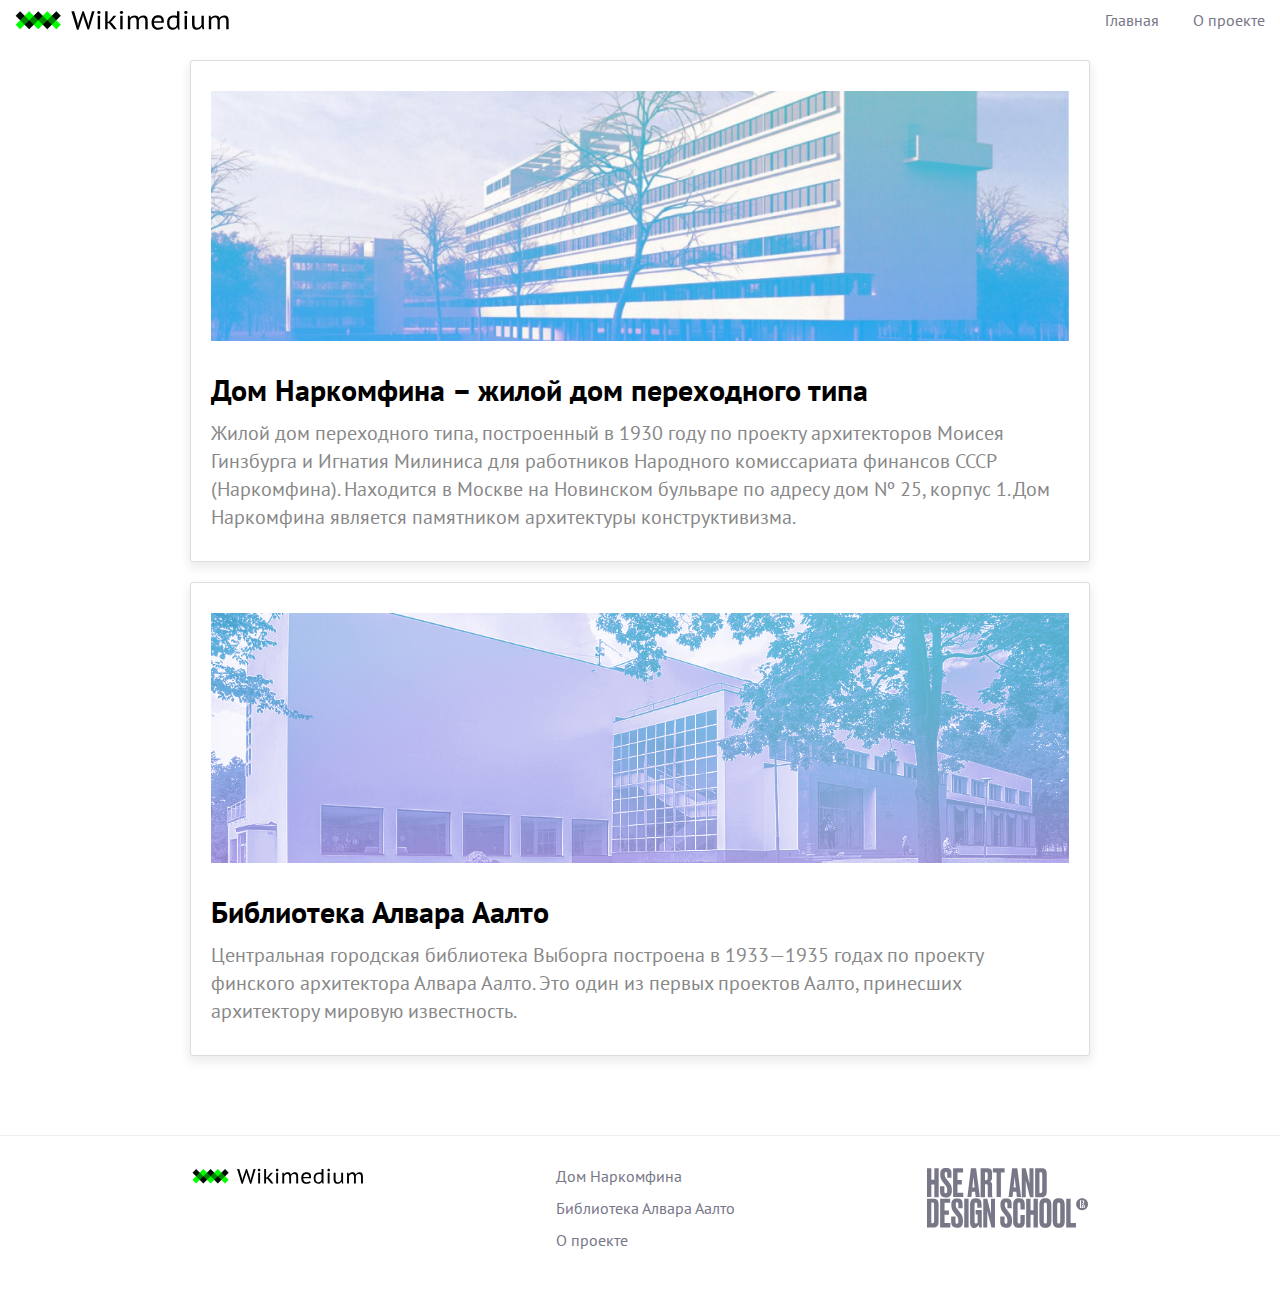
==== commit 75dc14ba: "UPD index" ====
--- a/index.html
+++ b/index.html
@@ -7,7 +7,7 @@
     <meta property="og:image" content="images/narkomfin.jpg">
     <meta property="og:type" content="profile">
     <meta property="og:url" content="https://raw.githubusercontent.com/fedorovvdmitry/wikimedium/main/images/narkomfin.jpg">
-    <title>Дом Наркомфина хуй - Википедия</title>
+    <title>Wikimedium</title>
     <link rel="stylesheet" href="stylesheets/style.css">
     <link rel="icon" type="image/x-icon" href="images/favicons/favicon.ico" />
     <link rel="icon" type="image/png" href="images/favicons/favicon.png" />
@@ -16,358 +16,37 @@
   <body>
     <!-- шапка сайта -->
     <nav class="menubar">
-      <img src="images/logo.svg" alt="логотип сайта викимедиум">
+      <img src="images/logo.svg" alt="Логотип сайта викимедиум">
       <ul>
-        <li><a href="index.html">Главная</a></li>
-        <li><a href="about.html">О проекте</a></li>
+          <li><a href="index.html">Главная</a></li>
+          <Li><a href="about.html">О проекте</a></Li>
       </ul>
     </nav>
-    <!-- меню сайдбара  -->
-    <nav class="sidebar">
-      <h2>Содержание</h2>
-        <ol>
-          <li><a href="#1_1">История создания</a></li>
-          <ol>
-            <li><a href="#1_1_1">ОСА и Стройком</a></li>
-            <li><a href="#1_1_2">Сотрудничество М. Я. Гинзбурга и Н. А. Милютина</a></li>
-          </ol>
-          <li><a href="#1_2">Идеология</a></li>
-          <li><a href="#1_3">Участок</a></li>
-          <li><a href="#1_4">Состав жилого комплекса</a></li>
-          <li><a href="#1_5">Архитектура</a></li>
-          <ol>
-            <li><a href="#1_5_1">Пространственная организация комплекса</a></li>
-            <li><a href="#1_5_2">Дом Наркомфина и 5 принципов Ле Корбюзье</a></li>
-            <li><a href="#1_5_3">Конструкции и материалы</a></li>
-            <li><a href="#1_5_4">Интерьеры</a></li>
-          </ol>
-          <li><a href="#1_6">Критика проекта</a></li>
-            <ol>
-              <li><a href="#1_6_1">С технической стороны</a></li>
-              <li><a href="#1_6_2">С бытовой стороны</a></li>
-            </ol>
-          <li><a href="#1_7">История эксплуатации и проект реставрации</a></li>
-        <ol>
-            <li><a href="#1_7_1">Развитие городского окружения</a></li>
-            <li><a href="#1_7_2">Перестройки</a></li>
-            <li><a href="#1_7_3">Причины ветхости дома</a></li>
-            <li><a href="#1_7_4">Новейшая история дома и реставрация</a></li>
-        </ol>
-        <li><a href="#1_8">Значение проекта в исторической перспективе</a></li>
-        <li><a href="#1_9">Реальная жизнь в доме Наркомфина</a></li>
-        <ol>
-            <li><a href="#1_9_1">Известные жители</a></li>
-        </ol>
-    </nav>
-
-    <!-- основной контент -->
-    <article>
-      <h1>Дом Наркомфина</h1>
-      <p><strong>Дом Наркомфина</strong> — один из знаковых памятников архитектуры советского <a href="https://ru.wikipedia.org/wiki/Авангард_(искусство)">авангарда</a> и <a href="https://ru.wikipedia.org/wiki/Конструктивизм_(искусство)">конструктивизма</a>. Построен в <a href="https://ru.wikipedia.org/wiki/1928_год">1928</a> — <a href="https://ru.wikipedia.org/wiki/1930_год">1930 годах</a> по проекту архитекторов <a href="https://ru.wikipedia.org/wiki/Гинзбург,_Моисей_Яковлевич">Моисея Гинзбурга</a>, <a href="https://ru.wikipedia.org/wiki/Милинис,_Игнатий_Францевич">Игнатия Милиниса</a> и инженера <a href="https://ru.wikipedia.org/wiki/Сергей_Львович_Прохоров">Сергея Прохорова</a> для работников <a href="https://ru.wikipedia.org/wiki/Народный_комиссариат_финансов_СССР">Народного комиссариата финансов СССР</a> (Наркомфина). Автор замысла дома Наркомфина М. Я. Гинзбург определял его как «опытный дом переходного типа». Дом находится в <a href="https://ru.wikipedia.org/wiki/Москва">Москве</a> по адресу: <a href="https://ru.wikipedia.org/wiki/Новинский_бульвар">Новинский бульвар</a>, дом 25, корпус 1.</p>
-      <p>С начала 1990-х годов, дом находился в аварийном состоянии, был трижды включён в список «100 главных зданий мира, которым грозит уничтожение». В 2017—2020 годах отреставрирован по проекту <a href="https://ru.wikipedia.org/wiki/Архитектурное_бюро">АБ</a> «Гинзбург Архитектс», функционирует как элитный жилой дом.</p>
-      <img src="images/narkomfin.jpg" alt="Дом Наркомфина">
-      
-      <h2 id="1_1">История создания дома Наркомфина</h2>
-        <h3 id="1_1_1">ОСА и Стройком</h3>
-        <p>Из всех различных индивидуумов и групп, занимавшихся реформированием повседневной жизни и консолидации социализма в 1920-е годы архитекторы занимали исключительное положение. Архитектурная инновация Дома Коммуны представляет наиболее полную попытку осуществления реформирования быта и консолидации советского социализма. Самой влиятельной группой архитекторов в этой области являлась ОСА (Объединение Современных Архитекторов, возглавляемая М. Я. Гинзбургом). В то время как прочие реформаторы быта пытались внедрить реформистские практики в остатки существующих дореволюционных форм, группа ОСА (образована в 1925 году М. Я. Гинзбургом и братьями Весниными), более известная как конструктивисты, пыталась решить проблему «нового быта» напрямую созданием принципиально новой архитектуры и материальной культуры, основанных на коммунистических отношениях производства и потребления.
-
-      <h3 id="1_1_2">Сотрудничество М. Я. Гинзбурга и Н. А. Милютина</h3>
-      <p>Заказчиком жилого комплекса выступал нарком финансов РСФСР (1924—1929) Н. А. Милютин, известный как автор схем социалистического расселения и градостроительных концепций соцгорода, он же определил функциональные характеристики будущего здания. Сотрудничество наркома Н. А. Милютина и архитектора М. Я. Гинзбурга началось несколько раньше, на строительстве дома Госстраха (1926—1927), — Милютин был инициатором строительства двух домов Госстраха в Москве. Идеи Н. А. Милютина об устройстве жилища воплотились при создании дома Наркомфина (Дома-парохода, или 2-го дома СНК).
-
-      По теории Милютина, <em>«значительное повышение жизненного уровня рабочих и развитие обобществлённых форм обслуживания бытовых нужд трудящихся (общественное питание, ясли, детские сады, клубы и т. п.) постепенно уничтожают значение семьи как хозяйственного соединения. Этот процесс неизбежно приведёт, в конечном счёте, к полной переделке семейных форм общежития. <…> Задача раскрепощения женщины от мелкого домашнего хозяйства и вовлечение её в производство заставляет нас ставить вопрос о всемерном содействии этому процессу»</em>.
-
-      Цель реконструкции быта (<em>«новый быт»</em>) — ликвидация домашнего хозяйства и семейного уклада жизни, — возможность использовать женщин в качестве рабочей силы на производстве. Эта мысль в «Соцгороде» Милютина выражена вполне отчётливо. Идея «раскрепощения женщины» путём отлучения её от домашнего хозяйства и вовлечения в производственную деятельность («приобщения её к общественно-производственному труду») не была изобретением Милютина. Это была правительственная установка, выраженная в Постановлении ЦК ВКП (б) от 15 апреля 1929 года:
-      </p>
-      <blockquote cite="http://">
-        «Усиление влияния промышленных работниц на широкие массы трудящихся женщин, рост активности работниц, поднятие их классового самосознания и культурного уровня требуют дальнейшего увеличения женского труда на производстве. Принятый пятилетний план народного хозяйства обеспечивает огромный рост промышленности на базе реконструкции и социалистической рационализации, которая в отличие от капиталистической рационализации, основанной на эксплуатации рабочей силы, даёт возможность без ущерба для функций материнства расширять применение женского труда в производстве, в том числе и в тяжёлой индустрии. В связи с эти ЦК считает необходимым, чтобы соответствующие советские организации (Госплан, НКТ, ВСНХ и профсоюзы) обеспечили проведение в жизнь предусмотренное в пятилетнем плане вовлечение во все отрасли промышленности женской рабочей силы, приспособив к этому и план её подготовки, обеспечивая неуклонный рост количества женщин во всех звеньях по подготовке квалифицированной рабочей силы, ФЗУ, вечерние курсы, втузы»
-      </blockquote>
-      <p>Задача реализации этих принципов и была поставлена перед авторами проекта. Согласно Е. Милютиной, это был дом «нового быта».</p>
-      <p>Сметная стоимость строительства составила 10 млн рублей. Строительство жилого корпуса осуществлялось под наблюдением комиссии, возглавляемой Н. А. Милютиным. Коммунальный корпус и корпус прачечной строились без утверждённых чертежей.</p>
-      <h2 id="1_2">Идеология «опытного коммунального дома переходного типа»</h2>
-      <p>Идеи, связанные с планировочной и объёмной структурой, также как и с функциональным наполнением дома, изложены в публикациях журнала «Современная архитектура», докладе М. Я. Гинзбурга на пленуме Стройкома, а также в его книге «Жилище».</p>
-      <p>Секция типизации Стройкома РСФСР ставила перед собой задачи разработки экономичного решения проблемы жилья без потери его качества и даже с повышением комфорта, в частности, благодаря естественному освещению не только жилых, но и подсобных зон, в т. ч. коридоров.</p>
-      <p>Дом Наркомфина переходного типа (от «буржуазного дома» к «социалистической коммуне») хотя и содержал в себе ранее существовавшие «буржуазные» квартиры (ячейки K и 2F), был структурирован таким образом, чтобы облегчить переход индивида к полностью социализированной жизни (в ячейках F).</p>
-      <p>Гинзбург критически оценивал так называемое моссоветовское строительство («массовое жилищное строительство Москвы первых лет после революции»), считал «экономический эффект» доходного дома более высоким. Поэтому работа Секции началась с анализа типологии «дореволюционного «доходного дома» и её оптимизации. Авторы сохраняли объём и высоту жилых помещений, урезая как площадь, так и высоту подсобных. Были удалены вторые лестницы и комнаты домработниц, уменьшены передние, ванные, спальни и кухни, причём последние как по площади, так и в высоту. «Уплотнение» подсобных зон компенсировалось большей высотой хорошо освещённых гостиных. Рассчитывались пропорции квартир, оптимальные траектории движения человека внутри и схемы эффективной расстановки мебели. Приведённые в книге расчёты эффективности использования жилого пространства построены на рассмотрении отношения кубатуры к жилой площади квартир и параметра k (k=W/P, соотношение общей кубатуры здания к полезной площади жилых ячеек).</p>
-      <p>Секция Стройкома разработала несколько типов квартир-ячеек разного размера, названных буквами от A до F, причём в маленьких ячейках F размещалась душевая кабина, в больших ячейках А ванна. Также был разработан «кухонный элемент» сокращённой площади, закрывающийся складной дверью-ширмой. Кухонные элементы были реализованы в доме на Гоголевском бульваре. Почти все созданные тематические жилые дома так называемого «переходного типа», предусматривали наличие завершённых индивидуальных квартир-ячеек и коммунальных зон для постепенного перехода к новому коллективному образу жизни.</p>
-      <p>Одной из ключевых позиций М. Я. Гинзбурга было создание изолированных квартир для отдельных семей: «Архитекторы Секции типизации пришли к выводу, что в условиях тех лет решение жилищной проблемы неотделимо от разработки типовых проектов экономичной малометражной (в первую очередь однокомнатной) квартиры для отдельных семей. Гинзбург рассматривал жилую ячейку будущего как предельно ужатую и экономную, но традиционную по структуре квартиру на одну семью. Пусть даже однокомнатную, но с индивидуальными кухней и ванной. В этом Гинзбург и его сотрудники-единомышленники были согласны с европейскими архитекторами, решавшими те же задачи, — Ле Корбюзье, Эрнстом Маем, Бруно Таутом, Ханнесом Майером.</p>
-      <p>В работе Секции Стройкома, как и в выступлениях М. Я. Гинзбурга, отразилась борьба идеи экономичного, но комфортного дома с отдельными квартирами и общественным сервисом — с развивавшейся параллельно в тот же период идеей дома-коммуны (того же Стройкома) с полным обобществлением быта. М. Я. Гинзбург противопоставлял свой «коммунальный дом переходного типа» практике домов-коммун и жёстко критиковал последнюю. По словам М. Я. Гинзбурга, «коммунальный дом» должен <em>«способствовать быстрейшему безболезненному переходу к более высоким формам хозяйства». </em>Именно для этого был запланирован развитый коммунальный блок с функциями общественного питания, стирки, уборки и присмотра за детьми — также как и минимальный размер кухонь в квартирах. Между тем М. Я. Гинзбург подчёркивает:
-      <blockquote cite="http://">
-        <em>«мы сочли совершенно необходимым создание ряда моментов, стимулирующих переход на более высокую форму социально-бытового уклада, но не декретирующих этот переход»</em>.
-      </blockquote>
-      <p>Таким образом, называть «коммунальный дом» Наркомфина «домом-коммуной» принципиально неверно, так как дом Наркомфина был примером реализации идей противников идеологии дома-коммуны и принудительного обобществления быта.</p>
-      <p>Идеологическое объяснение неизбежности массового коммунального жилья было уже давно придумано в виде идеи «обобществления быта» и принципиального отказа от индивидуальной квартиры как символа мещанского, буржуазного и индивидуалистического хозяйства. Новым стало то, что именно во второй половине 1929 года отказ от семейной квартиры был декларирован на относительно высоком административном уровне (Совнарком РСФСР) и жильё с «обобществлённым бытом» начало в идеологическом смысле официально приобретать характер единственно возможного. Речь теперь могла идти не о коммунальных квартирах с кухнями на несколько семей, а только об общежитиях с общими кухнями и ванными.</p>
-      <p>Однако существование концепции коммунального дома архитекторов ОСА в контексте идеологии советского государства, в конце 1920-х — начале 1930-х всё более трансформирующейся под влиянием повестки сталинской индустриализации и риска репрессий, потребовало от архитекторов максимума гибкости в озвучивании и продвижении своих идей, что приводит к ряду противоречий в выступлениях разного времени. В частности, уже в 1929 году М. Я. Гинзбург говорит о необходимости «100 процентного обобществления производственных процессов жилья» и называет исполненную в доме НКФ задачу расселения 50 семейств,<em> «всё ещё семейств», — «узкой»</em>.</p>
-      <p>Основной акцент архитекторы сделали на встроенную мебель и компактные сантехнические ячейки. Именно отсюда берёт начало практика совмещения ванной комнаты с туалетом, реализованная во всех семейных квартирах дома Наркомфина и знакомая нескольким поколениям советских людей. <em>«Они пытались сократить лишние движения обитателей квартир, а также считали необходимым предложить им питаться в общественных столовых, мыться в общественных банях, сдавать бельё в механические прачечные, читать и отдыхать в библиотеках и клубах»</em>.</p>
-      <p>Рассматривая дом Наркомфина как опытный, М. Я. Гинзбург не считал его типовым и настаивал на том, что создание типовых проектов жилых домов — путь неправильный, ведущий к «однообразию жилой застройки». Гинзбург считал важной «максимальную гибкость» стандартов и разработку таких стандартных элементов, «которые можно было бы всячески комбинировать <…> варьировать типы жилья, используя одни и те же стандартные элементы»[уточнить].</p>
-      <h2 id="1_3">Участок</h2>
-      <hr>
-      <p>Под строительство дома для работников Наркомата финансов в апреле 1929 года была отведена территория огородов, ранее принадлежавших двум усадьбам, жилые дома которых были выстроены в XIX веке по красной линии Новинского бульвара; в одном из этих домов в 1910—1922 годы жил Ф. И. Шаляпин и сейчас располагается его дом-музей. Территория полого спускается к Пресненскому пруду, который к 1925 году был осушен и засыпан, а питавшая его река Пресня, забрана на этом отрезке в трубу.</p>
-      <h2 id="1_4">Состав жилого комплекса</h2>
-      <hr>
-      <p>В проектной документации дом именовался 2-м домом СНК. Согласно проекту, комплекс должен был состоять из четырёх корпусов:
-        <ol>
-          <li>жилого, на 50 семей и приблизительно 200 человек (построен);</li>
-          <li>коммунального с кухней, двумя столовыми — крытой внутри и летней на крыше, а также спортзалом и библиотекой (построен, кухня работала в 1930-е годы, продавая еду на вынос; столовая не заработала);</li>
-          <li>отдельное круглое в плане здание детского сада с яслями планировалось в центральной части парка (не реализовано; к 1934 году детский сад разместился в коммунальном корпусе; в книге «Жилище» Гинзбург писал: «вся свободная площадь коммунального корпуса занята детским садом»; просуществовал до 1941 года);</li>
-          <li>«служебный двор», включающий механическую прачечную, сушилку и гараж, был обращён к Новинскому бульвару (реализован; прачечная функционировала, она обслуживала жильцов в 1930-е годы).</li>
-        </ol></p>
-        <h2 id="1_5">Архитектура</h2>
-        <hr>
-        <h3>Пространственная организация комплекса</h3>
-        <p>Основной (жилой) корпус вытянут с севера на юг с небольшим отклонением от меридиональной оси, в глубине участка, в 165 м от Новинского бульвара (Садового кольца). Коммунальный (общественный) корпус расположен под углом 90° к жилому корпусу в его южной части и соединён с ним крытым навесным переходом в уровне второго этажа. Объём прачечной находится в северо-восточной части территории, ближе к Новинскому бульвару и композиционно связывает ансамбль с городом. Согласно первоначальному плану парка, прачечную и коммунальный корпус объединяла диагональная дорожка. Пройдя под жилым корпусом, можно было попасть на видовую площадку.</p>
-        <h3>Дом Наркомфина и 5 принципов Ле Корбюзье</h3>
-        <p>С. О. Хан-Магомедов отмечает созвучие дома Наркомфина 5 принципам Ле Корбюзье в целом: «здесь есть и столбы, и плоская крыша, и горизонтальные окна, и т. д.» и подчёркивает, что пять принципов были опубликованы в № 1 журнала «Современная архитектура» за 1928 год и взяты «на вооружение сторонниками конструктивизма, в том числе руководителями ОСА», ср.: «Дом Наркомфина стал одной из первых реализаций всех пяти принципов современной архитектуры, выдвинутых европейским мастером». Общение М. Я. Гинзбурга, ОСА и редакции СА с Ле Корбюзье во второй половине 1920-х годов было достаточно интенсивным.</p>
-        <h4>Парк и открытый первый этаж</h4>
-        <p>Важной частью ансамбля М. Я. Гинзбург считал парк, спроектированный на прямоугольном участке между объёмом прачечной и жилого корпуса («Весь дом расположен в парке»). Открытый первый этаж, приподнятый на 2,5 м от земли на круглых опорах, М. Я. Гинзбург объяснял, в числе прочего, стремлением «не разрезать домом территории парка».
-
-        Помимо парка, М. Я. Гинзбург объясняет открытый первый этаж экономичностью, возможностью преодолеть таким образом неровность участка, а также наименьшей пригодностью первого этажа для жизни и «возможностью оторвать здание от земли, … поднести восприятию человека пространственно чистым и ясным».</p>
-        <h4>Внутренняя структура</h4>
-        <p>
-          Жилой корпус — шестиэтажное здание длиной 82,5 м и высотой 17 м, Вдоль восточного фасада сгруппированы спальни и коридоры, вдоль западного гостиные, соответственно спальни получают утреннее солнце, гостиные вечернее. Ближе к торцам расположены две лестничные клетки, связанные между собой и с квартирами двумя широкими коридорами (4 м в ширину и 2,3 м в высоту), на втором и пятом этажах. Коридоры М. Я. Гинзбург называет горизонтальными артериями и противопоставляет их вертикальным лестницам: коридоры должны были упростить жителям квартир связь с помещениями коммунальных сервисов, а тот факт, что коридоров в доме всего два, позволил сэкономить на нежилых пространствах в противовес жилым. С другой стороны, архитектор трактовал коридоры как общественные пространства («место общественного пребывания»).
-
-          Жилой корпус разделён по горизонтали на две части: в нижней половине было предусмотрено размещение семей, которые полностью сохранили свою старую хозяйственно-бытовую структуру, в верхней запланированы квартиры для малосемейных: одного человека или супружескую пару без детей. Соответственно, предполагалось, что нижняя половина корпуса будет постепенно удаляться от индивидуального хозяйства; поэтому в квартирах типа K есть крошечные (4 м²) кухни, которые при необходимости позволяют индивидуально готовить пищу, но которые в своём воплощении уже являются вариантом замены, компромиссного решения.
-
-          Верхняя половина с ячейками F имеет подведённый к жилому помещению газ на случай, если здесь также потребуется подключить небольшой кухонный элемент. Кроме того, в конце коридора, соединяющего квартиры этого типа, есть эрзац-кухня, организованная уже в годы войны, где, хотя и в общей зоне, каждая семья может самостоятельно готовить или разогревать еду. Для обеспечения быстрого и безболезненного перехода к более высоким социальным формам домашнего хозяйства, обитателям предлагалось не обязательное, но возможное питание в столовой, стирка белья в прачечной, досуг в библиотеке и воспитание детей в детском саду.
-        </p>
-        <h4>Типы ячеек-квартир и их распределение</h4>
-        <p>
-          В доме Наркомфина по трактовке М. Я. Гинзбурга использованы три типа квартир-«ячеек», основанных на разработках Секции типизации Стройкома РСФСР. На втором и третьем этажах расположены 9 двухъярусных квартир <strong>типа К</strong> площадью 78 м², предназначенные для больших семей. Войти в квартиры типа К можно из коридора в уровне 2 этажа. Коридор соединяет две лестничные клетки и продолжается в том же уровне переходом в коммунальный корпус. С востока к коридору 2 этажа примыкает открытая терраса той же ширины. В <strong>ячейках K</strong> площадь гостиной, или «жилой комнаты» — 25 м², её высота 5 м. В части, разделённой на два яруса высотой по 2,3 м, внизу расположены: соединённая с коридором терраса, передняя и кухня площадью 4,3 м², вверху две спальни 19,88 и 12,1 м² с ванной и туалетом (совмещёнными). Жилая площадь ячеек K 57—60 м², общая площадь 82—83 м², (площадь квартиры № 11 составляет 100 м²). С момента заселения дома этот тип квартир предназначался для наиболее элитных семей по причине их вместительности, удобства и большей «жилплощади».
-
-          Три этажа с 4 по 6 заняли 24 ячейки <strong>типа F</strong> площадью 35—36 м², рассчитанные на одного человека или на семейную пару без детей. По замыслу архитекторов ячейки F обеспечивают лишь самые основные функции повседневной социализированной жизни: сон в спальных нишах, личная гигиена в душевой кабине и приватные занятия в просторной, высотой 5 м, гостиной. Приготовление и приём пищи, уход за детьми, отдых и развлечения, ранее осуществлявшиеся в дореволюционных формах жилища, были вынесены в коммунальные пространства комплекса. Ячейка F состоит из гостиной высотой 3,6 м, прихожей и санузла при входе и спальной ниши со встроенным шкафом, душевой кабиной и раковиной; высота всех помещений, кроме гостиной, 2,3 м. Ячейки выстроены в два яруса: на западный фасад выходят окна гостиных, на восточный фасад между двумя лентами окон спален в уровне пятого этажа выходит галерея, соединяющая входы всех ячеек типа F, расположенных между лестничными клетками. При выбранной планировке гостиная и спальная ниша открыты друг другу, визуально и пространственно, чем обеспечивалось двухстороннее освещение и проветривание. Единственными закрытыми пространствами квартиры являлись душевая кабина с умывальником и туалет. При необходимости визуальное и физическое разделение спальной ниши и гостиной достигалось карнизом с занавеской, как и предусматривалось одним из вариантов <strong>ячейки типа F</strong>. В малометражных квартирах F нет кухонь. Отсутствие кухонь, по В. Бачли, служит предельным выражением социализированной жизни и нового быта. Жилая комната оборудована небольшим «кухонным элементом» для подогрева пищи (фактически газовая плита, установленная в жилой комнате).
-
-          В торцах дома расположены : сдвоенные ячейки типа F с ванной вместо душевой кабины и квартиры большего размера, а в южном торце, две <strong>увеличенные ячейки K</strong> площадью более 100 м², отмеченные на фасаде полукруглыми балконами. Ячейки 2F в целом дублируют структуру ячеек F. В них две гостиных высотой 3,6 м, а также столовая, передняя, ванная, туалет и кухня высотой 2,3 м. М. Я. Гинзбург называет ячейки 2F «в социально-бытовом отношении <…> обычными квартирами с более рациональным распределением высот, а потому и с более интересным пространственным решением», однако ничего не говорит ни о количестве ячеек 2F в доме, их площади, и количестве комнат в них. Виктор Бачли приводит следующие данные. Вдоль каждой лестничной клетки расположены ячейки 2F двух типов: двухуровневые (три квартиры на 6-м этаже), остальные одноуровневые (три квартиры на 4-м этаже). Все комнаты ячеек, по аналогии с дореволюционными квартирами визуально и физически отделены друг от друга стенами и дверными проёмами. Вдоль южной лестничной клетки находятся две <em>«сочленённые ячейки К»</em> (англ. <em>articulated K-units</em> — определение Бачли). Этот тип квартир никогда не упоминался ни в рекомендациях Стройкома РСФСР, ни в работах Гинзбурга, его учеников и комментаторов. Отличается от ячеек К существенно большей площадью, наличием дополнительного туалета и столовой на нижнем уровне, а также большими полукруглыми балконами. Общая площадь торцевых <strong>ячеек 2F</strong> составляла от 77 (кв. № 14) до 114 м² (кв. № 18, пять комнат).
-
-          В южной  части дома на уровне плоской кровли, в седьмом ярусе, располагались комнаты типа общежития, где были реализованы опубликованные Николаем Милютиным в «Соцгороде» жилые ячейки на одного человека. Часть из них — на одного человека, часть — на двух, площадью соответственно 9 и 15 м², высотой 2,6 м, объединённые общим санузлом и душем между каждыми двумя комнатами. Во второй половине 1930-х годов это были уже вполне обособленные квартиры №№ 50 и 51 Наркома земледелия РСФСР Лисицина Н. В. и Управделами СНК Герасимова И. С.
-
-          В доме НКФ планировалось не только опробовать новые методы строительства и изучить их эффективность — <em>«в доме Наркомфина сами люди должны были стать частью архитектурных экспериментов. Только так можно понять на самом деле бессмысленное с экономической и организационной точек зрения многообразие различных типов квартир с многочисленными вариантами их исполнения».</em>
-
-          По данным Архнадзора, Гинзбург никогда не публиковал осуществлённый вариант планов дома и не упоминал о наличии в нём квартиры Милютина. Поэтому ни в одном из источников времён СССР, как и в российских источниках двух последующих десятилетий не найти достоверных данных о количествах квартир-ячеек F, K и 2F в доме НКФ. Нет таких данных и в монографии Овсянниковой Е. Б. и Милютиной Е. Н. «Жилой комплекс „Дом Наркомфина“, Москва, Новинский бульвар, 25», 2015. Впервые данные по количественному составу разнотипных квартир приведены в монографии Виктора Бачли 1999 года.
-
-          Обследование дома Наркомфина, проведённое в 1994 году профессором МАрхИ Еленой Овсянниковой и швейцарскими студентами из Женевы, которыми руководил Жан-Клод Люди (фр. <em>Jean-Claude Ludi</em>[~ 3]), показало, что его внутренняя структура оказалась ещё сложнее, чем было заявлено в проекте. Нестандартные квартиры, как оказалось, были на каждом этаже, хотя большинство их — типовые. Общее число вариантов жилых ячеек могло доходить до одиннадцати (включая помещение для консьержа, «студию» на верхнем этаже, общежитие на кровле, пентхаус самого Милютина и обозначенные квартирами комнаты для прислуги площадью 10—11 м² в торцах жилого корпуса на 4 и 6 этажах, радом с большими квартирами начальства — №№ 13, 16, 45 и 47). В конце коридора пятого этажа (на месте кв. 43) находилась общая кухня, организованная уже в 1940-е годы, а из самого коридора был доступ в чуланы для хранения вещей, не всегда помещавшихся в ячейки «F».
-
-          В обстоятельной монографии Йоганнеса Крамера[de] (профессор ТУ Берлин; 2013), содержащей наиболее полные результаты исследований внутренней структуры и компоновочных решений дома Наркомфина отмечено:<em> «Неоднократно упомянутая противоречивость проекта заключается в том, что Гинзбург и Милинис очевидно не могли или не хотели выбрать единую последовательную концепцию организации жилого пространства. Напротив различные типы квартир не только скомпонованы и оборудованы совершенно различно, но и спроектированы для совершенно различных групп пользователей так, что в целом возникла своего рода энциклопедия нового жилья с четырьмя принципиально различными типами квартир, каждая из которых, в свою очередь, имеет собственные варианты исполнения»</em>.
-        </p>
-        <h4>Архитектура коммунального корпуса</h4>
-        <p>
-          «Обобществлённый», или коммунальный, корпус состоит из объёма лестницы — лаконичного белого параллелепипеда, в западной части, и расположенного за ним основного функционального объёма. В уровне второго этажа к лестнице примыкает навесной переход к жилому корпусу; лестничный объём в своей верхней части выше основного, поскольку кровля решена как эксплуатируемая и лестница обеспечивает выход на неё. Лестница освещена вертикальным окном в её южной стене. Внутреннее пространство основного объёма разделено по высоте на 2 яруса высотой 4,9 и 5,1 м, северный фасад на всю высоту закрыт сплошным витражом, причём контур остекления вынесен вперёд и межярусное перекрытие к стеклу не примыкает. Южная часть коммунального корпуса, приблизительно на треть его глубины разделена на 4 яруса, причём 2 и 4 этажи выходят в примыкающие к ним двухсветные пространства северной части как балконы.
-        </p>
-        <h4>Фасады</h4>
-        <p>
-          Лаконичные фасады сочетают белый цвет стен, большие плоскости остекления и открытые в некоторых частях для обозрения круглые колонны чёрного цвета. Фасады отражают внутреннюю структуру дома. На восточном фасаде окна спален, коридора 5 этажа и углубление террасы 2 этажа складываются в горизонтальные ленты. В основании каждой ленты остекления расположены вынесенные вперёд протяжённые «полочки» подставок для цветов с тонкими прорезями водостоков.
-
-          На западном фасаде окна гостиных ячеек F складываются в верхней части в две крупные ленты. Несколько более сложную геометрию нижней части определяет структура ячеек K, чередующих большие окна гостиных и окна кухонь меньшего размера. Обе лестничные клетки выходили на западный фасад вертикальными окнами. Северный торцевой фасад лишён окон и оживлён лишь выступом балкона, хорошо освещённый южный решён пластичнее — три выступа полукруглых балконов размещены в уровне третьего, пятого и шестого этажей.
-        </p>
-        <h3>Конструкции и материалы</h3>
-        <p>
-          Строительство Дома Наркомфина стало площадкой для опытов с передовыми строительными технологиями своего времени, многие из которых уже были известны на Западе, но были адаптированы к реалиям Советской России, прежде всего, в результате экспериментов компании Технобетон, основанной в 1925 году и возглавляемой С. Л. Прохоровым, который обладал опытом работы как в России, так и в Германии.
-
-          По словам И. А. Казуся, «Кроме «Техбетона», в стране тогда не было другого коллектива, готового к реализации замысла Гинзбурга».
-
-          Конструктивная схема дома включает несущий монолитный железобетонный каркас, самонесущие наружные и внутренние стены из бетонитовых камней и перекрытия из монолитного железобетона с заполнением из пустотелых бетонитовых камней. Жилой корпус на три блока двумя деформационными швами. Монолитные ленточные фундаменты имеют различную глубину заложения в зависимости от состояния грунтов на конкретных участках.
-        </p>
-        <h4>Железобетонный каркас</h4>
-        <p>Несущая конструкция всех корпусов — железобетонный каркас.</p>
-        <blockquote cite="http://">
-          <em>«Статическую нагрузку несут круглые железобетонные столбы с арматурой Консидера. В поперечном направлении расстояние между осями 3,50 и 4,50 м. В продольном направлении — 3,75 м. Столбы в продольном и поперечном направлении связаны железобетонными прогонами. В поперечном направлении имеются консоли по обе стороны, дающие общую глубину корпуса 10,15 м. Таким образом почти все столбы оказываются внутри архитектурного пространства, и наружные стены по каждому этажу передают нагрузку столбам через консоли. Толщина столбов 35 см. Наружные стены выполнены из пустотелых шлакобетонных камней типа „Крестьянин“ в полтора камня с засыпкой между камнями 6 см шлака. Общая толщина наружных стен 36 см»</em>.
-        </blockquote>
-        <p>Как следует из иллюстраций, приведённых в книге Е. Овсянниковой и Е. Милютиной «Жилой комплекс «Дом Наркомфина», выполненных в 2007 году, когда штукатурка стен повсеместно обвалилась, материалом стен главного фасада являлись шлаковые блоки, а торцевые поверхности дома выполнены из обожжённого кирпича.</p>
-        <h4>Блоки Прохорова</h4>
-        <p>
-          Важным нововведением С. Л. Прохорова стало использование блоков «холодного» бетонитового камня с двумя крупными отверстиями: для междуэтажных перекрытий и внутри вертикальных стен между квартирами и в ограждении лестничных клеток. Пустоты блоков использовали для прокладки канализационных, водосточных и вентиляционных каналов, размещённых внутри здания.
-
-          «Холодные» блоки с двумя отверстиями М. Я. Гинзбург называет «обычными для немецкого бетонного строительства» (действительно, они известны, в частности, в практике Баухауса). С. Л. Прохоров организовал производство похожих блоков с крупными отверстиями прямо на стройплощадке дома Наркомфина с использованием станков для производства блоков «Крестьянин», куда подкладывались деревянные вкладыши для изготовления отверстий. Впоследствии они получили название «блоков Прохорова».
-
-          В составе межэтажных перекрытий бетонитовые блоки чередовались с балками из армированного бетона. Ширина основных армированных балок, соединяющих колонны, — 40 см, между ними на расстоянии 50—60 см отливались дополнительные балки, шириной 10—15 см; между ними с помощью досок специальной опалубки (без гвоздей) укладывали бетонитовые блоки с отверстиями внутри. Перекрытие получалось прочным и лёгким. Такая технология позволяла экономить до 20 процентов бетона по сравнению с монолитной железобетонной плитой.
-        </p>
-        <h4>Инженерные коммуникации</h4>
-        <p>
-          Блоки Прохорова позволили спрятать каналы канализации и водоснабжения и вентиляции в стены и перекрытия, освободив пространство квартир (поверху была проложена только электропроводка). Часть чугунных канализационных труб была проложена в составе перекрытий, в местах стыковки больших и малых квартир-«ячеек» для прокладки канализации использовались сдвоенные балки. Поскольку трубы заливали бетоном вместе с блоками и с арматурой, это повлекло отложенные проблемы с доступом к ним для ремонта во время эксплуатации, который по этой причине не осуществлялся, протечкам и последующей необходимости в разборке и замене части стен во время реставрации.
-        </p>
-        <h4>Внешние стены</h4>
-        <p>
-          Каркас колонн позволил снять конструктивную нагрузку с внешних стен, сделав их самонесущими, и позволил использовать ленточные окна, отказавшись от вертикальных простенков. Внешние стены дома сложены из бетонных «камней» типа «Крестьянин», со щелевидными пустотами внутри. Данный материал напоминает поризованные керамические блоки-«камни», широко используемые в современном строительстве. Блоки «Крестьянин», использованные в доме Наркомфина, находят аналогии в современной строительной продукции, по размерам и другим параметрам. В составе внешних стен блоки укладывали вперевязку в три слоя: целый блок, теплоизоляционный слой шлака, и полблока. Стена получалась тонкой, 36 см, лёгкой и тёплой. С. Л. Прохоров подчёркивал, что такая конструкция стены позволяет экономить до 25 % бетона, а её теплоизоляционный эффект лучше, чем у кирпичной стены в 2,5 кирпича.
-        </p>
-        <h4>Другие экспериментальные материалы</h4>
-        <p>
-          Камышит и соломит, материалы, нередко упоминаемые в связи с Домом Наркомфина и строительством периода авангарда в целом, представляют собой теплоизоляционные материалы — аналог современной минеральной ваты органического происхождения, — из сухой травы или соломы. В доме Наркомфина камышит и соломит были использованы в небольшом количестве, преимущественно для теплоизоляции мест, в которых балки основного каркаса выходят на внешний контур, ради того, чтобы избежать возникновения «мостиков холода».
-
-          Фибролит — прессованные плиты из деревянной стружки и опилок, можно считать предтечей современного ДСП[уточнить] или ДВП. В доме Наркомфина фибролит использовался только для межкомнатных перегородок. Этот материал не выдержал испытания временем, плиты деформировались и утратили несущую способность.
-
-          Ксилолит — покрытие пола из опилок, связанных магнезитом, по эксплуатационным качествам аналогичен цементному наливному полу, но теплее и мягче. В доме Наркомфина толщина напольного покрытия из ксилолита — 2 см, его укладывали в 2 слоя. Покрытие сохранилось и законсервировано в Коммунальном корпусе и на ступеньках лестниц. Ксилолит по-прежнему применяется в интерьерах промышленных помещений.
-
-          Плоская гольццементная кровля дома утеплена шлаком и снабжена водостоками, проведёнными в теле внешних стен дома, в частности, на южном торце. Мощение кровли было выполнено бетонными плитками с заполнением из гальки. Примерно 30—35 % плиток сохранилось и законсервировано по время реставрации 2017—2020 годов.
-
-          Технологические решения кровли с теплоизоляцией «торфоплитами» из прессованного торфа и гидроизоляцией битумом следовали схеме, разработанной ведущим германским специалистом по плоским крышам Эрнстом Маем.
-        </p>
-        <h4>Цветочницы</h4>
-        <p>
-          На восточном фасаде авторы предусмотрели цветочницы, установленные снаружи на консолях, арматура которых была закреплена при строительстве в теле внешних стен вплоть до их внутренней стороны. Согласно замыслу, землю насыпали прямо в цветочницы, а вода полива отводилась через щели на их внешней стороне. Пунктир щелей хорошо виден на старых фотографиях и прочитывается как часть архитектурного решения «ленточного» фасада.
-        </p>
-        <h3>Интерьеры</h3>
-        <h4>Освещение</h4>
-        <p>
-          Архитекторы дома Наркомфина уделяли большое внимание освещённости внутренних пространств. «Лучшей системой», зрительно расширяющей пространство, М. Я. Гинзбург называет «горизонтальную световую ленту, подтянутую к потолку». При этом по словам архитектора «горизонтальная лента даёт значительно более равномерную освещённость». Расчёты коснулись и оптимальных отрезков стены выше и ниже окна: в обоих случаях оптимальной названа высота простенка 1 м сверху или снизу. Идеальным же решением признано сплошное остекление, апробированное в доме Наркомфина на примере витража коммунального корпуса.
-        </p>
-        <h4>Сдвижные окна</h4>
-        <p>
-          Одно из нововведений дома Наркомфина окна, скользящие по направляющим, сходные с изобретёнными Ле Корбюзье и Пьером Жаннере. Они были «доработаны» с учётом российского климата. Ленточные окна включали два элемента: подвижные и неподвижные. Неподвижные с железобетонными рамами, подвижные — с дубовыми, скользящими на роликах по направляющему рельсу и прижимающимися к бетону рукояткой с эксцентриком. Места прижима в окне с деревянной рамой были обиты брезентом и войлоком.
-        </p>
-        <h4>Цвет</h4>
-        <p>
-          Эксперименты с цветом в доме Наркомфина стали продолжением опытов, начатых М. Я. Гинзбургом в архитектурной комнате бывшего МВТУ (ныне МГТУ им. Н. Э. Баумана) и признанных автором не очень удачными: «длительное пребывание в этой комнате утомляло». Работой по подбору цветовых решений квартир дома Наркомфина руководил художник из Баухауса профессор Хиннерк Шепер[de]. Стены в квартирах не оклеивали обоями, а гладко окрашивали — тёплые гаммы колеров для одних квартир и холодные для других. В квартирах тёплой гаммы для потолка была выбрана светлая охра, для стен лимонно-жёлтый. В холодной гамме для потолка использовали голубой оттенок брауншвейг, стены же были голубоватого и зеленоватого оттенков[~ 4]. В обоих случаях была выбрана менее интенсивная гамма, чем в опыте с комнатой МВТУ.
-
-          «Опыты показали, что тёплая гамма пространственно ограничивает объём: холодная же, наоборот, как бы расширяет помещение», — пишет М. Я. Гинзбург. Вывод, сделанный архитекторами из экспериментальной раскраски интерьеров — следует быть чрезвычайно осторожным в выборе цвета, а яркий цвет уместен на потолке, куда мы смотрим не так часто: поэтому основной, более яркий тон в окраске квартир дома Наркомфина применялся именно на потолках.
-
-          Во всех жилых помещениях семейных квартир полы из дубового паркета (широкий паркет 8 см). В ванных комнатах, по крайней мере, трёхкомнатных квартир до 1960 года сохранялись полы из пробкового дерева, позднее заменены кафельной плиткой. Электропроводка открытого типа — витой провод на фарфоровых изоляторах. Электровыключатели поворотные, как и розетки, также фарфоровые.
-        </p>
-        <h2 id="1_6">Критика проекта</h2>
-        <p>
-          Дому Наркомфина посвящено большое количество публикаций, как в российских, так и в зарубежных источниках. В западных источниках описания дома Наркомфина нередко сопровождаются определениями «утопия» и «утопический» — «проект дома Наркомфина — продукт утопических мечтаний молодого Советского государства» (англ. <em>utopian housing project</em>)[~ 5]. В советских публикациях авторы старались избегать такой трактовки, привычно используя лексику типа «эксперимент», «экспериментальный», «переходного типа» и т. п., не акцентируя внимание на его результатах[~ 6].
-        </p>
-        <h3>С технической стороны</h3>
-        <p>Объектом критики, в первую очередь со стороны качества использованных строительных материалов, стали несущие стены, так как жилой корпус ни разу не ремонтировали за все почти 90 лет его существования. Штукатурка фасадов осыпалась, а стены из кустарно выполненных цементных и шлаковых блоков, сделанных прямо на стройке, разрушались. Наполнителями в цементном растворе служили разные подручные материалы, в том числе металлургический шлак, солома, камыш.</p>
-        <p>Каркасная конструкция дома на ножках весьма затруднила устройство в нём вертикальных коммуникаций, не говоря о промерзании нижнего жилого этажа. Канализационные стояки пришлось утеплять и пропускать в нестандартных, специально утолщённых колоннах, что первоначально не учитывалось в эскизном архитектурном решении. Ряд проблем вызвала и плоская кровля и связанные с ней протечки. Исполнение такой кровли требует особой тщательности и качественных материалов, которые в период строительства можно было достать только благодаря инициативе заказчика ранга Милютина. Такая кровля требует постоянного ухода — прочистки загрязнённых или замёрзших внутренних водостоков, починки покрытия, регулярного сбрасывания снега.</p>
-        <p>Использованный во внутренней отделке дома «камышит» оказался плохим звукоизолирующим материалом, в частности, в качестве внутренних перегородок между первоначально «спальными комнатами», в силу обстоятельств заселённых различными семьями. По этому поводу было высказано много критических замечаний. К моменту окончания войны вентиляционные шахты оказались забитыми, вытяжная вентиляция повсеместно не работала. Из-за отсутствия Фиксационных чертежей здания, а также поэтажных чертежей разводок водоснабжения дом оказался фактически неремонтопригодным, чем объясняется непроведение капитальных ремонтов за весь период его существования.</p>
-        <p>Эксперимент с устройством раздвижных горизонтальных окон <em>«не достиг цели и вызвал нарекания жильцов»</em>. Ленточные окна шириной во всю стену совершенно не отвечали реалиям московского климата. Места прижима в окне с деревянной рамой были обиты брезентом и войлоком. Через пару десятилетий уплотнения износились, к тому же бетонные рамы стали осыпаться, обнажая металлическую арматуру, сдвижные элементы окон заклинивали и в зимнее время пропускали холодный воздух.</p>
-        <p>Оборудование квартир не удалось сделать идеальным, ни стилистически, ни функционально. Например, там, где удавалось поставить ванну, то это были громоздкие дореволюционные чугунные изделия, занимавшие слишком много места в габаритах первоначально запланированных душевых кабин. Солидная по площади ванная комната была только в квартире Милютина.</p>
-
-        <h3>С бытовой стороны</h3>
-        <p>С бытовой стороны Дом Наркомфина также вызывал множество нареканий. Основой явилось нарушение заложенного в проекте принципа заселения типовых ячеек (квартир), связанного с тяжелейшим жилищным кризисом в СССР. В Доме Наркомфина в 1940—1970-е годы были распространены примеры квартир-коммуналок, когда одной из семей приходилось жить в общей комнате, а другой — в спальне. При этом минимальные размеры кухонь и санузлов приводили к скандалам и, в результате, к резкой критике архитектуры авангарда и системы в целом. По-видимому, благополучными исключениями являлись квартиры бывших наркомов Н. Милютина и Н. Семашко.</p>
-        <p>Не выдержал Дом Наркомфина и конкуренцию с традиционными в отношении строительных технологий домами, выстроенными по инициативе Моссовета. Если в Доме Наркомфина лёгкие бетонные блоки разрушались, то толстые и непромерзаемые кирпичные стены домов Моссовета до сих пор отличаются хорошей звукоизоляцией всех помещений и сохраняют микроклимат в квартирах.</p>
-        <p>В итоге Дом Наркомфина так и не стал «домом-коммуной переходного типа» — к середине 1930-х годов утопические проекты первых лет советской власти сошли на нет, да и сами жильцы отказались от этой идеи.</p>
-        <p>По словам современного автора <em>«довольно быстро выяснилось, что номенклатурная элита не готова жить по утопическим заветам Гинзбурга»</em>. По данным Виктора Бачли, в предвоенные годы почти половина домохозяйств (семей) дома Наркомфина содержали домработницу и не показывали желания социализироваться.</p>
-        <p>Идущую вдоль нижнего коридора галерею, предназначенную для встреч и общения, быстро превратили в места для сушки белья, позднее в индивидуальные кладовки; терраса с садом на крыше так и не была достроена, а общей столовой почти никто не пользовался. Жильцы с удовольствием покупали в столовой готовые блюда, однако предпочитали забирать их с собой в квартиры, а не питаться вместе[~ 7]. В таком виде коммунальный корпус существовал недолго. Через некоторое время общественное питание перестало удовлетворять основную массу жильцов, и кухня стала нерентабельной. Вслед за этим изменилось и назначение двухсветных залов. Они были приспособлены вначале под типографию, а в дальнейшем — под конструкторское бюро.</p>
-        <p>Успешно функционировали только два коммунальных хозяйственно-бытовых учреждения: прачечная и детский сад (в коммунальном корпусе). Но и они во время войны были закрыты.</p>
-        <p>Авторы монографии советского периода (1986), посвящённой Дому Наркомфина, подводя итоги, писали, что «эксперимент с организацией новых форм ведения социально-бытового хозяйства для начала 1930-х годов был преждевременным и оказался несостоятельным».</p>
-        <p>Английский историк материальной культуры Виктор Бачли в своей работе 1999 года писал более откровенно, что <em>«утопизм и стремление к реформированию повседневной жизни, положенные в основу проекта дома Наркомфина, впали в немилость практически сразу по его завершении. С началом пятилетки и консолидации власти Сталиным заложенные в проект идеи коллективизма и феминизма были отвергнуты как левацкие и троцкистские»</em>.</p>
-        <p>По словам современного автора, искусствоведа, проживавшего в доме Наркомфина, «местные жители, владельцы ячеек, наследники номенклатурных работников, Моисея Гинзбурга люто ненавидели за его отрицание быта».</p>
-        <h2 id="1_7">История эксплуатации и проект реставрации</h2>
-        <h3>Развитие городского окружения</h3>
-        <p>В 1933—1935 году на территории, первоначально предназначавшейся для детского сада и яслей жилого комплекса (вдоль его южной границы), по проекту архитектора Сергея Леонтовича был построен жилой дом работников Совнаркома (дом 25, корп. 10), композиционно никак не связанный с комплексом. СНК РСФСР выбрал архитектуру, более отвечающую преобладающему климату, и построил дом в классическом стиле по проекту архитектора Леонтовича. Второй дом СНК был отчётливо «буржуазным», состоящим из роскошных отдельных D-ячеек, предназначенных для размещения нуклеарных семей, с большими отдельными кухнями.</p>
-        <p>В итоге сохранение усадебных построек по линии Новинского бульвара, а также строительство в границах первоначально отведённого участка ещё одного жилого дома, чужеродного комплексу, не позволило полностью осуществить авторский замысел по организации пространства. К 1934 году комплекс начал утрачивать композиционную целостность. Изменения коснулись парка между жилым и общественным корпусами и прачечной. В 1937 году были пересажены деревья с Новинского бульвара, что нарушило визуальные связи элементов композиции. Застройка «пространства первого этажа» прачечной исключила возможность прохода через её объём на территорию комплекса. Вместе с тем фото немецкой аэросъёмки 1941 года показывает, что диагональная дорожка парка от прачечной до сочленения обоих корпусов Наркомфина сохранилась.</p>
-        <p>Не были построены: детский сад и ясли, жилой корпус второй очереди (авторы проекта архитекторы М. Я. Гинзбург и Г. А. Зунблат) и комплекс служебного дворика, объединяющего гараж для жильцов, прачечную, котельную. Сооружена была лишь прачечная, использовавшаяся жильцами лишь в первые годы, а после войны перешедшая в ведомственное подчинение.</p>
-        <p>К началу 1940-х годов участок вдоль северной границы территории жилого комплекса (за дворовым фасадом корпуса прачечной во всю его длину, и в глубину двора вплоть до дома Наркомфина с его восточной, северной и частично с западной сторон) был выделен под ведомственный гараж СНК РСФСР, позднее Совмина РСФСР, его территория площадью около гектара была покрыта асфальтом, гараж обнесён забором, а парк за домом с видом на Москва-реку был ликвидирован. Гараж просуществовал до 1965 года. В начале 1950-х годов в непосредственной близости от дома Наркомфина была возведена одна из сталинских высоток — жилой дом на Кудринской площади, ставшая архитектурной доминантой Краснопресненского района.</p>
-        <h3>Перестройки</h3>
-        <p>
-          С середины 1930-х годов дом № 25, корп. 1 стоял на балансе Совета народных комиссаров, с 1946 года — Совета Министров РСФСР вплоть до начала 1960-х годов. В 1961 году снят с баланса Совета Министров РСФСР и передан в общегородское подчинение (в ЖЭК-6). Коммунальный блок остался на балансе Совмина РСФСР и выполнял функцию типографии.
-
-          В процессе строительства в выходящем на кровлю объёме, предназначенном для вентиляционной камеры, разместилась двухуровневая квартира-«пентхаус» министра финансов Николая Милютина, спроектированная им для своей семьи с согласия М. Гинзбурга[~ 8].
-
-          Поскольку отдельно стоящее здание детского сада и яслей не было построено, значительную часть коммунального корпуса отдали под детский сад. Из предусмотренных замыслом общественных функций этого корпуса в 1930-е годы в полную силу заработала только кухня. Столовая работала вполсилы, поскольку жильцы предпочитали брать обеды на дом. Через некоторое время общественное питание перестало удовлетворять основную массу жильцов, и кухня стала нерентабельной. Вслед за этим изменилось и назначение двухсветных залов. Они были приспособлены вначале под типографию, а в дальнейшем — под конструкторское бюро.
-
-          Идущую вдоль нижнего коридора галерею, предназначенную для встреч и общения, жильцы коммунальных квартир постепенно превратили в индивидуальные кладовки. В 1930-е годы северная торцевая часть галереи второго этажа заложена с образованием дополнительного помещения. В ячейках К — в процессе превращения их в коммунальные[~ 9] — парапеты галерей верхних уровней повсеместно были заложены в 1930-е и 1940-е годы, на узких площадках галерей образованы дополнительные кухни, <em>тем самым визуально просторный характер квартир был сильно изуродован</em>. Совмещённые санузлы квартир типов К и 2F повсеместно были переоборудованы в раздельные установкой дополнительных перегородок за счёт уменьшении площади ванных комнат.
-
-          К 1936 году ввиду острого дефицита жилья пролёты между столбами-опорами первого этажа были застроены, здесь были размещены дополнительные шесть квартир (сверх пятидесяти проектных) с частичным заглублением их в цоколь, в общий тамбур которых (на две квартиры) с улицы можно было попасть спуском по четырём ступенькам вниз. По планировке трёхкомнатные квартиры принципиально отличалась от имевшихся в доме. Включали три жилые комнаты, и отдельные кухню, ванную комнату и туалет. Бачли называет их вполне сталинскими квартирами.
-
-          После репрессий 1937—1938 годов небольшие комнаты-квартиры №№ 13, 16, 45, 47 и большая квартира 43 семьи репрессированного Д. З. Лебедя (стала коммунальной кухней), исчезают из реестров домохозяйств дома Наркомфина и, как следует из поэтажных планов, приведённых в монографиях Крамера и Бачли, в сопредельных с большими квартирами стенах были сделаны проходы, а сами комнаты таким образом были включены в их состав (№№ 13, 16, 45 и 47).
-
-          К началу 1990-х годов из двадцати четырёх ячеек F сохранили оригинальную планировку лишь четыре ячейки-квартиры, в которых дифференциация пространства обеспечивалась занавесками — практика, отвечавшая первоначальным замыслам архитекторов. В остальных квартирах этого типа была выполнена сегментация объёма посредством возведения стены с дверью, чем обеспечивалось создание полностью изолированной спальной комнаты.
-
-          После войны в северной части цокольного этажа было организовано служебное общежитие (до войны это была отдельная квартира на одну семью, глава которой, научный консультант Совета народных комиссаров, был репрессирован в 1937 году, а на освободившуюся площадь вселились уже три семьи), третье в доме. Служебное помещение было также пристроено к южному фасаду, надстроен коммунальный корпус. В 1959 году со стороны западного фасада дома пристроена лифтовая шахта, соединённая переходами с основной лестницей и примыкающая вплотную к вытяжной трубе котельной.
-
-          Практически все трёхкомнатные квартиры нижних этажей превратились в коммунальные, к чему не были приспособлены; минимальные размеры кухонь и санузлов приводили к скандалам. Минимальная ширина лестницы с двумя поворотами, соединяющей оба яруса трёхкомнатных квартир, не позволяла поднимать по ней габаритную мебель, набиравшую популярность к началу 1960-х годов. По ней было невозможно спустить с верхнего яруса (где располагались спальни) гроб с телом умершего, и покойника приходилось выносить на руках.
-
-          Как пишет в своих воспоминаниях о Доме Наркомфина Екатерина Милютина, «квартиры для одиночек заселили семьями, семейные сделали коммунальными. Вместо закрытой столовой (коммунальный корпус) на пятом этаже сделали коммунальную кухню с рядами плит и корыт. Детский сад закрыли, коммунальный корпус превратился в типографию. Прачечная сохранилась, но она постепенно перестала обслуживать жильцов. В конце концов дом передали в ЖЭК, покрасили немыслимой жёлтой краской и перестали ремонтировать».
-
-          По состоянию на начало 1960-х годов в доме насчитывалось 58 квартир со 178 жителями.
-        </p>
-        <h3>Причины ветхости дома</h3>
-        <p>
-          За все годы существования дома не было выполнено ни одного капитального ремонта. В конце 1970-х власти Москвы собирались сделать капремонт, для чего выселили тридцать квартир, но так и не успели. Процесс расселения возобновился в конце 1980-х годов, однако по состоянию на начало 2008 года там проживало около 15 семей (в реальности одиночек). Отсутствие капитального ремонта привели к тому, что дом очень сильно обветшал, его состояние долгое время оценивалось экспертами как «критическое». В 2006 году дом Наркомфина был включён в список памятников мировой культуры, находящихся под угрозой исчезновения Всемирного фонда памятников[en]. С 2010 года часть пустых квартир сдана в аренду под мастерские либо жилые помещения, которые в основном заняла «творческая молодёжь», небезразличная к архитектурному шедевру.
-
-          Отсутствие капитального ремонта дома (помимо окраски фасадов) объясняется тем, что дом оказался неремонтопригодным — после войны 1941—1945 годов в архивах не оказалось детальных чертежей здания, а равным образом и чертежей коммуникаций водоснабжения, канализации и вентиляции[~ 10]. Как сообщает Е. Б. Овсянникова (2015), «чертежи, чудесным образом, были обнаружены в цюрихском архиве Ле Корбюзье». Фиксационные чертежи здания также нашлись в 2012 году в семейном архиве А. Гинзбурга.
-
-          Долгое время в публичном пространстве отсутствовала информация о причинах бедственного положения дома Наркомфина, так и о не решаемой на протяжении десятилетий ситуации вокруг него. Причина оказалась простой — отношение московских властей к эпохе авангарда. Градоначальник Юрий Лужков считал себя его идейным противником. Он не уставал повторять, что это вредная и ошибочная архитектура. Западные, но не российские средства информации цитировали фрагмент выступления Лужкова на открытии ТЦ «Новинский пассаж», состоявшемся 8 апреля 2004 года: <em>«Какая радость, что в нашем городе появляются такие замечательные торговые центры, не то, что этот мусор»</em>, — сказал Лужков, указывая в направлении Наркомфина[~ 11].
-
-          Обветшание фасадов дома также объясняется искажением замысла архитекторов. Вдоль ленточных окон по всей длине восточного фасада при строительстве были установлены бетонные короба с землёй для растений. Щелевые отверстия для вытекания воды из них вели наружу и были отнесены от стен, но позднее отверстия заделали[когда?] и влага от полива текла по фасадам, что стало причиной наибольших разрушений именно на восточной стене. Водосточная труба, помещённая внутри объёма здания у северного торца, после войны, в 1950-е годы, засорилась и разрушилась.
-        </p>
-        <h3>Новейшая история дома и реставрация</h3>
-        <p>По данным Госреестра недвижимости на 2005 год доме на балансе числились 46 квартир. В 2006 году компания «Коперник» (ранее МИАН) Александра Сенаторова начала скупать квартиры в доме. Сенаторов утверждал, что планирует реставрацию дома. Впрочем, ясности, насколько это действительно будет реставрация, а не коммерческая перестройка, не было. По состоянию на март 2014 года из общей площади (около 4 тыс м²) в собственности группы Сенаторова находилось 2,2 тыс м², ещё 1,3 тыс м² — на балансе мэрии Москвы, оставшиеся помещения — у пяти собственников квартир. В 2014 появился проект реставрации дома Наркомфина, предложенный архитектурным бюро Kleinewelt Architekten.</p>
-        <p>Зима с 2011 по 2012 год практически разрушила «коммунальный блок». Доступ в некоторые части дома, находящиеся в собственности города, небезопасен.</p>
-        <p>По состоянию на середину 2017 года собственником здания Наркомфина являлась компания «Лига прав». С июля 2017 года, сосредоточив на своём балансе всю собственность, эта компания начала реставрацию здания. Работами руководит Генеральный директор компании Гарегин Левонович Барсумян. В 2017 году проведено масштабное исследование здания; в процессе реставрации дом продолжают посещать экскурсии.</p>
-        <p>В августе 2017 года стало известно, что достигнута договорённость о том, что компания «Лига прав» получит от Сбербанка на реставрацию дома Наркомфина кредит в размере 855 млн рублей. В процессе реставрации будут сохранены авторские решения. Планируется воссоздать открытую крышу и ленточное остекление. Как и в первоначальном варианте проекта квартиры будут двухуровневые, кухни-гостиные с увеличенным остеклением, обращённые на запад, а спальни, обращённые на восток. В ходе работ предполагается демонтаж мансардного этажа и хозяйственных пристроек коммунального корпуса, восстановление исторической планировки первого этажа, а также восстановление элементов фасадов, восстановление с частичным сохранением рам витража коммунального корпуса, ограждений балконов и кровли. Винтовая лестница, ведущая на кровлю коммунального корпуса, сохранилась очень плохо и была заменена по чертежам осенью 2018 года. Частью работ станет внедрение в стены дома звукоизоляции. Планируется приспособить здание для современного использования, в том числе вновь использовать помещения для временного или постоянного заселения; на первом этаже здания откроется музей, а в здании хозблока разместится ресторан. Планировалось, что реставрация будет закончена в 2019 году, но её завершили в июле 2020 года.</p>
-        <h2 id="1_8">Значение проекта в исторической перспективе</h2>
-        <p>Дом Наркомфина, будучи задуман как исследовательский эксперимент как минимум в нескольких областях: социально-бытовой, инженерно-конструктивной, объёмно-планировочной и пространственно-пластической, сохранил свою роль знакового примера русского авангарда, что проявляется в живом интересе к нему со стороны архитекторов, преимущественно западных и части российских, и историков авангарда.</p>
-        <p>Принцип компоновки жилых ячеек, подобный применённому в проекте дома Наркомфина, был реализован в ряде проектов и на Западе, в частности, в построенном в Бреслау[de] (Вроцлаве) по проекту Ганса Шаруна общежитии для холостых[de] (1929 год). Наличие коридора, обслуживающего несколько уровней, характерно для жилых единиц Ле Корбюзье.</p>
-        <p>Дом безусловно признан важной частью социальных и типологических поисков архитектуры модернизма в области жилого строительства, родственных экспериментам Баухауса и Ле Корбюзье[~ 12].</p>
-        <p>С начала 1926 года Ле Корбюзье присутствует в списке зарубежных корреспондентов журнала «Современная архитектура». В 1926, когда ОСА занялось пропагандой плоских кровель, в 4-м номере журнала появились комментарии на эту тему архитекторов Бруно Таута, Беренса, Ауда и Ле Корбюзье (Кеннет Фремптон. Современная архитектура. Критический взгляд на историю развития. М., 1990 (перевод по Thames & Hudson[en], London, 1980, 1985). С. 256. Ле Корбюзье указан в составе редколлегии двух номеров журнала: № 6 за 1928 и № 1 за 1929.
-        <blockquote cite="http://">
-          «…не в композиционных поисках основная ценность этого экспериментального дома, а в поисках нового в социальном отношении типа жилища». С. О. Хан-Магомедов.
-        </blockquote>
-        <p>По словам С. О. Хан-Магомедова, ни один из социально-бытовых и типологических экспериментов в архитектуре 1920-х годах, ни в домах-коммунах, ни в отличных от них домах переходного типа, не был доведён до конца: «ни в части проверки экономический целесообразности малометражных квартир, ни в части организации коммунального обслуживания жителей домов, ни в части применения новой строительной техники».</p>
-        <p>Сдача дома Наркомфина (1930) по времени совпала с критическим переломом в судьбе архитектуры в СССР: все профессиональные объединения были распущены, а вместо них возник Союз архитекторов СССР, призванный определять облик новой советской архитектуры. Конструктивизм и рационализм были заклеймены как „формализм“ и иностранные заимствования, чуждые советскому человеку. В архитектуре был объявлен курс на «освоение классического наследия»[~ 13]. Новое градостроительство с 1931 года было ориентировано на создание монументальных городских центров и рассматривало в качестве достойной обсуждения жилой архитектуры только декорировавшие эти центры отдельные дома. В 1932 году дом Наркомфина был подвергнут резкой критике в печати после чего упоминания о „доме работников Наркомфина“ исчезают из публичного пространства и появляются лишь спустя четыре десятилетия.</p>
-        <p>Окончание строительства и заселение Дома Наркомфина (1931 год) по времени совпали с открытием 102-этажного небоскрёба Эмпайр-стейт-билдинг в Нью-Йорке. Оба здания носили статусный характер, и каждое из них, в своей стране, являлось техническим, технологическим и культурным прорывом, как верили их создатели, в будущее. Эмпайр стейт билдинг сохранил своё значение, и по сей день остаётся культурным символом Америки (англ. American cultural icon); что касается идей и принципов, заложенных в проект Дома Наркомфина, то они были преданы забвению вскоре по его завершении. Как пишет Виктор Бачли в «Археология Социализма»:</p>
-        <blockquote cite="http://">
-          <em>»В свете постановления ЦК ВКП (б) от 16 мая 1930 года «О работе по перестройке быта» и пертурбаций в архитектуре предшествующего 1929 года жилой дом Наркомфина, на момент его завершения в 1930 году, уже представлялся достаточно архаичным. К 1930 году идея перехода от буржуазных К-ячеек к социалистическим F-ячейкам и к полностью социалистическому Дому Коммуны теряла почву под ногами в пользу вполне буржуазных D-ячеек. Завершение строительства дома Наркомфина должно было казаться триумфом реформаторов быта, в действительности неуклонно терявших почву под ногами перед лицом набиравшего силу сталинского аппарата и структурной реорганизации профессии архитектора. К 1932 году, во время написания Гинзбургом книги «Жилище», дом Наркомфина уже был отправлен власть имущими на свалку истории как своеобразное и архаичное проявление ушедшей эпохи"</em>.
-        </blockquote>
-        <p>Историк сталинской архитектуры Дмитрий Хмельницкий даёт ключ к пониманию причин удаления Николая Милютина из архитектуры и последующего ожидания им ареста: «Эпопея с „домами-коммунами“ теоретиков Сабсовича и Милютина была уникальной попыткой партийных функционеров среднего ранга привязать реальное архитектурное проектирование к официальной идеологии[~ 14]. Эта попытка дорого обошлась обоим энтузиастам. Однако сама идея „обобществления быта“ не была запрещена, наоборот, она последовательно проводилась в жизнь с конца 1920-х по середину 1950-х годов. Но реализовывалась она не в виде каменных благоустроенных общежитий, а в виде коммунальных деревянных бараков».
-        </p>
-        <h2 id="1_9">Реальная жизнь в доме Наркомфина</h2>
-        <p>Дом заселялся в 1931 году (одновременно с заселением Дома на набережной, улица Серафимовича, д. 2) представителями советской номенклатуры республиканского уровня — наркомами и заместителями наркомов СНК РСФСР, начальниками главных управлений наркоматов и т. п. Наиболее заметные из них по своему положению занимали квартиры в верхних этажах и в торцах жилого корпуса. Позднее, в 1937—1938 годах, большинство из них были осуждены и расстреляны как «враги народа»[~ 15].</p>
-        <p>Виктор Бачли, детально исследовавший изменение социального состава дома, приходит к выводу о двух волнах «чистки» 1934-го и 1937—1938 годов, оказавших сильное влияние на состав обитателей дома Наркомфина; и впервые приводит ряд квартир репрессированных жильцов, не вошедших в расстрельные списки «Мемориала», дополняя их. По данным Виктора Бачли, практически по всем типам ячеек/квартир дома Наркомфина отмечены случаи, когда глава семейства, въехавший в освобождённую в результате «чистки» квартиру, впоследствии сам был репрессирован, а на освободившуюся жилплощадь были поселены новые чиновники наркоматов. Сказанное наглядно проявилось для ячеек типа К и ячеек-квартир 2F в торцевых частях дома. При этом автор исследования отметил общую тенденцию последовательного понижения социального статуса новоприбывавших жильцов дома.</p>
-        <p>По количеству репрессированных жильцов в годы «большого террора» дом Наркомфина (он же 2-й дом СНК), вероятно, сопоставим лишь с 1-м домом СНК (Дом на набережной). Жильцы, поголовно советская номенклатура республиканского уровня, более двадцати квартир были репрессированы (фактически это означает репрессии, как минимум, по каждой второй квартире). Практически все они были расстреляны, но были и отбывавшие срок приговора в ГУЛАГе. И по воспоминаниям Екатерины Милютиной, в конце 1950-х годов в дом ещё наведывались взрослые дети семей, выселенные из дома в 1937 и 1938 годах, желавшие посмотреть на свои квартиры и на тех, кто в них теперь живёт.</p>
-        <p>Исследовавший «миграцию» обитателей дома Виктор Бачли сообщает о регистрации по всем типам квартир дома Наркомфина замещения выбывших в результате репрессий семей чинами НКВД, как по отдельным квартирам, так и по комнатам в больших коммунальных квартирах. Все годы существования СССР информация о проживавших в той ли иной квартире жильцах, а равным образом, и данные о том, куда делись все эти люди, носили характер государственной тайны, и задавать такие вопросы было не принято. Несмотря на проживание в доме известных партийных и советских деятелей (элите большевиков по В. Бачли) на доме Наркомфина никогда не было установлено никаких памятных знаков, как и не возникало самой постановки вопроса о сохранения такой памяти, видимо, потому, что жизнь большинства указанных деятелей трагически закончилась на Бутовском полигоне.</p>
-        <h3>Известные жители</h3>
-         <ul>
-           <li>Антонов-Овсеенко Владимир Александрович, кв. 48 — нарком юстиции РСФСР, с женой Софьей Ивановной Левиной. Расстрелян 10.02.1938 года, жена расстреляна 08.02.1938 года.</li>
-           <li>Бган Ольга Павловна, кв. ? — актриса театра и кино.</li>
-           <li>Бухарцев Дмитрий Павлович, кв. 29 — кандидат экономических наук, корреспондент газеты «Известия» в Германии в 1934—1936 годах, сотрудник ОГПУ-НКВД; расстрелян 03.06.1937 года.</li>
-           <li>Вишневский Александр Александрович, кв. 35 (5 этаж) — доктор медицинских наук (1936), позднее главный хирург Советской армии.</li>
-           <li>Воскресенский Кирилл Александрович, кв. ? — учёный-биолог, основатель Беломорской биологической станции (1938).</li>
-           <li>Герасимов Иван Семёнович, кв. 51 (7 этаж) — управляющий делами СНК РСФСР; расстрелян 26.10.1937 года.</li>
-           <li>Гордеев Михаил Григорьевич, кв. 27 — публицист, коллекционер живописи.</li>
-           <li>Гостынский Владимир Викторович, кв. 18 — начальник управления НКФ, ближайший помощник Н. Милютина, с семьёй.</li>
-           <li>Гуревич Моисей Григорьевич, кв. 41 — заместитель наркома здравоохранения РСФСР. Расстрелян 26.10.1937 года.</li>
-           <li>Гурович, Эдуард Яковлевич, кв. 8 — начальник Восточного центрального управления речного транспорта Наркомата водного транспорта СССР. Расстрелян 08.01.1938 года.</li>
-           <li>Жуков Савелий Григорьевич, кв. 11 — заместитель наркома Наркомата Совхозов РСФСР — репрессирован.</li>
-           <li>Инсарова (Окорокова) Ольга Фёдоровна, кв. 11 (после Жукова С. Г.) — оперная певица Большого театра.</li>
-           <li>Карклин Мартын Мартынович, кв. 44 — председатель ЦК союза работников хозяйственных учреждений. Вдовец, проживал вместе с детьми от первого брака (Искра и Ким) и гражданской женой — членом Верховного Суда РСФСР — Пуре Паулиной Павловной. Арестован 25 декабря 1937 года, расстрелян 11 апреля 1938 года. Дети отправлены в детдом (спецприёмник НКВД) в бывшем Даниловском монастыре. Паулина Павловна арестована в августе 1938 года, сослана.</li>
-           <li>Карп Сергей Бенедиктович, кв. 47 — председатель Госплана РСФСР. Расстрелян 30.10.1937 года. Жена Сарра Давыдовна Крейндель репрессирована как «член семьи врага народа».</li>
-           <li>Келин Пётр Иванович, кв. ? — художник и преподаватель живописи, ближайший друг Н. А. Милютина[страница не указана 253 дня].</li>
-           <li>Копылов Николай Васильевич, кв. 12 (4 этаж) — управляющий трестом «Оргэнерго» Наркомата тяжёлой промышленности СССР. Арестован 30.09.1936 г., расстрелян 20.06.1938 года.</li>
-           <li>Крыленко Николай Васильевич, кв. 46 — нарком юстиции СССР. Арестован, расстрелян 29.07.1938 года.</li>
-           <li>Крючков Пётр Петрович, кв. 13 — многолетний секретарь А. М. Горького, к 1937 году директор Музея А. М. Горького, с женой Крючковой Елизаветой Захарьевной. Расстрелян 15.03.1938 года, жена расстреляна 17.09.1938. После ареста семьи Крючковых квартира № 13 перешла к семье Н. А. Семашко.</li>
-           <li>Куперман, Абрам Борухович, кв. 35 (после А. А. Вишневского), 7 (после А. А. Дейнеки).</li>
-           <li>Лебедь Дмитрий Захарович, кв. 43 (5 этаж) — зам. председателя Совнаркома РСФСР. Расстрелян 30.10.1937 года. Квартира 43 аннулирована, на её месте образована коммунальная кухня.</li>
-           <li>Лисицын Николай Васильевич, кв. 50 (7 этаж) — нарком земледелия РСФСР. Расстрелян 22.08.1938 года.</li>
-           <li>Милютин Николай Александрович, кв. 49 (7 этаж) — в 1924—1929 годах наркомфин РСФСР, в 1929 году председатель Малого СНК — один из идеологов «новых форм социалистического жилища». Квартира Милютина, спроектированная и построенная им для своей семьи с согласия М. Гинзбурга, находилась на крыше здания, в помещении, запланированном под вентиляционную камеру, оборудование для которой не было закуплено из-за нехватки денег. Двухуровневая квартира — первый в мире «пентхауз».</li>
-           <li>Полуян Ян Васильевич, кв. 26 — начальник Главного энергетического управления Наркомата коммунального хозяйства РСФСР, расстрелян 8.10.1937 года.</li>
-           <li>Рыскулов Турар Рыскулович, кв. 40 — заместитель председателя СНК РСФСР.</li>
-           <li>Семашко Николай Александрович, кв. 14 — бывший нарком здравоохранения РСФСР, с семьёй.</li>
-           <li>Соколов Николай Константинович, кв. 42 — председатель Правления Госбанка СССР; арестован 21.12.1940 года, расстрелян 30.07.1941 года.</li>
-           <li>Соловьёв Владимир Александрович, кв. ? — драматург.</li>
-           <li>Сулимов Даниил Егорович, кв. 45 — председатель СНК РСФСР. Проживал вместе с женой Сулимовой Е. Н., сыном Владимиром и племянницей Агрипиной Сулимовой. Сулимов был арестован 27.06.1937 года, расстрелян 27.11.1937 года. Спустя 3 недели после его ареста была арестована жена Елена Николаевна, осуждена на 25 лет лагерей, этапирована в Магадан. Сына и племянницу выселили из квартиры.</li>
-           <li>Дейнека Александр Александрович, кв. 7, позже кв. 35 — советский живописец с женой Серафимой Ивановной Лычевой.</li>
-         </ul>
-         <p>В период отделки здания в нём находилась мастерская М. Я. Гинзбурга (см. фото, автор Владимир Грюнталь). По воспоминаниям старожилов, живших здесь в 1940—1950-х годах, в первую очередь, Милютиных (кв. 49), Семашко (кв. 14), Зайцевых (кв. 3), при заселении дома Гинзбургу была предложена в нём квартира, но он отказался, отдав предпочтение жилью традиционной архитектуры.</p>
-         <p>Контингент живущих был в какой-то мере однородным лишь в первые годы после заселения дома. После чистки 1934-го, арестов 1937—1938 годов и окончания Великой Отечественной войны он существенным образом изменился. В конце 1950-х годов дом был передан в общегородское подчинение, небольшое число номенклатурных жильцов переселилось в благоустроенные квартиры на Ленинском проспекте, а освободившиеся помещения были заполнены работниками коммунальных служб и ЖЭК-ов.</p>
-         <p>На 1970-й год в доме насчитывалось более пятнадцати коммунальных квартир. Из 24 квартир типа F коммунальными стали не менее восьми, из 9 квартир типа К — коммунальными стали шесть. Заметное освобождение коммунальных квартир первого этажа, как наименее приемлемых, отмечено к 1977 году. А в 1980-е годы оказались покинутыми и большая часть квартир типа F.</p>
-         <p>В начале 1970-х годов в доме проводились съёмки восьмисерийного телевизионного художественного фильма «Такая короткая долгая жизнь».</p>
-        <img src="https://pro-dachnikov.com/uploads/posts/2021-10/1633577307_15-p-dom-narkomfina-foto-15.jpg" alt="домик Наркомфина">
-    </article>
-    <script>
-      $(function() { 
-        $('.sidebar a').each(function() { 
-          $(this).on('click', function(e) { 
-            e.preventDefault(); 
-            var scrollTo = $(this).attr('href'); 
-            var whitespace = scrollTo == '#s1' ? 70 : 30;
-            $('html,body').animate({ 
-              scrollTop: $(scrollTo).offset().top - whitespace 
-            }, 1000);
-          }); 
-        });
-      });
-    </script>
-    <!-- AddToAny BEGIN -->
-    <div class="a2a_kit a2a_kit_size_32 a2a_default_style">
-    <a class="a2a_dd" href="https://www.addtoany.com/share"></a>
-    <a class="a2a_button_telegram"></a>
-    <a class="a2a_button_skype"></a>
-    <a class="a2a_button_vk"></a>
-    <a class="a2a_button_odnoklassniki"></a>
+    <!-- основное содержимое -->
+    <main>
+      <div class="index-item">
+        <img src="images/narkomfin.jpg" alt="Обложка статьи о Доме Наркомфина">
+        <h1>Дом Наркомфина – жилой дом переходного типа</h1>
+        <p>Жилой дом переходного типа, построенный в 1930 году по проекту архитекторов Моисея Гинзбурга и Игнатия Милиниса для работников Народного комиссариата финансов СССР (Наркомфина). Находится в Москве на Новинском бульваре по адресу дом Nº 25, корпус 1. Дом Наркомфина является памятником архитектуры конструктивизма.</p>
+        <a href="narkomfin.html"></a>
+      </div>
+      <div class="index-item">
+        <img src="images/library.png" alt="Обложка статьи о библиотеке Алвара Аалто">
+        <h1>Библиотека Алвара Аалто</h1>
+        <p>Центральная городская библиотека Выборга построена в 1933—1935 годах по проекту финского архитектора Алвара Аалто. Это один из первых проектов Аалто, принесших архитектору мировую известность.</p>
+        <a href="library.html"></a>
+      </div>
+    </main>
+  </body>
+  <footer>
+    <img id="footer_logo" src="images/logo.svg" alt="">
+    <div class="footer_content">
+        <a class="footer_link" href="index.html">Дом Наркомфина</a>
+        <a class="footer_link" href="library.html">Библиотека Алвара Аалто</a>
+        <a class="footer_link" href="about.html">О проекте</a>
     </div>
-    <script async src="https://static.addtoany.com/menu/page.js"></script>
-    <!-- AddToAny END -->
-  </body>
+    <a href="https://design.hse.ru/dir/programming">
+        <img id="footer_hse_logo" src="images/hse_logo.svg" alt="Логотип школы дизайна">
+    </a>
+</footer>
 </html>--- a/stylesheets/style.css
+++ b/stylesheets/style.css
@@ -4,4 +4,5 @@
 @import url('sidebar.css');
 @import url('menubar.css');
 @import url('about.css');
+@import url('index.css');
 @import url('responsive.css');
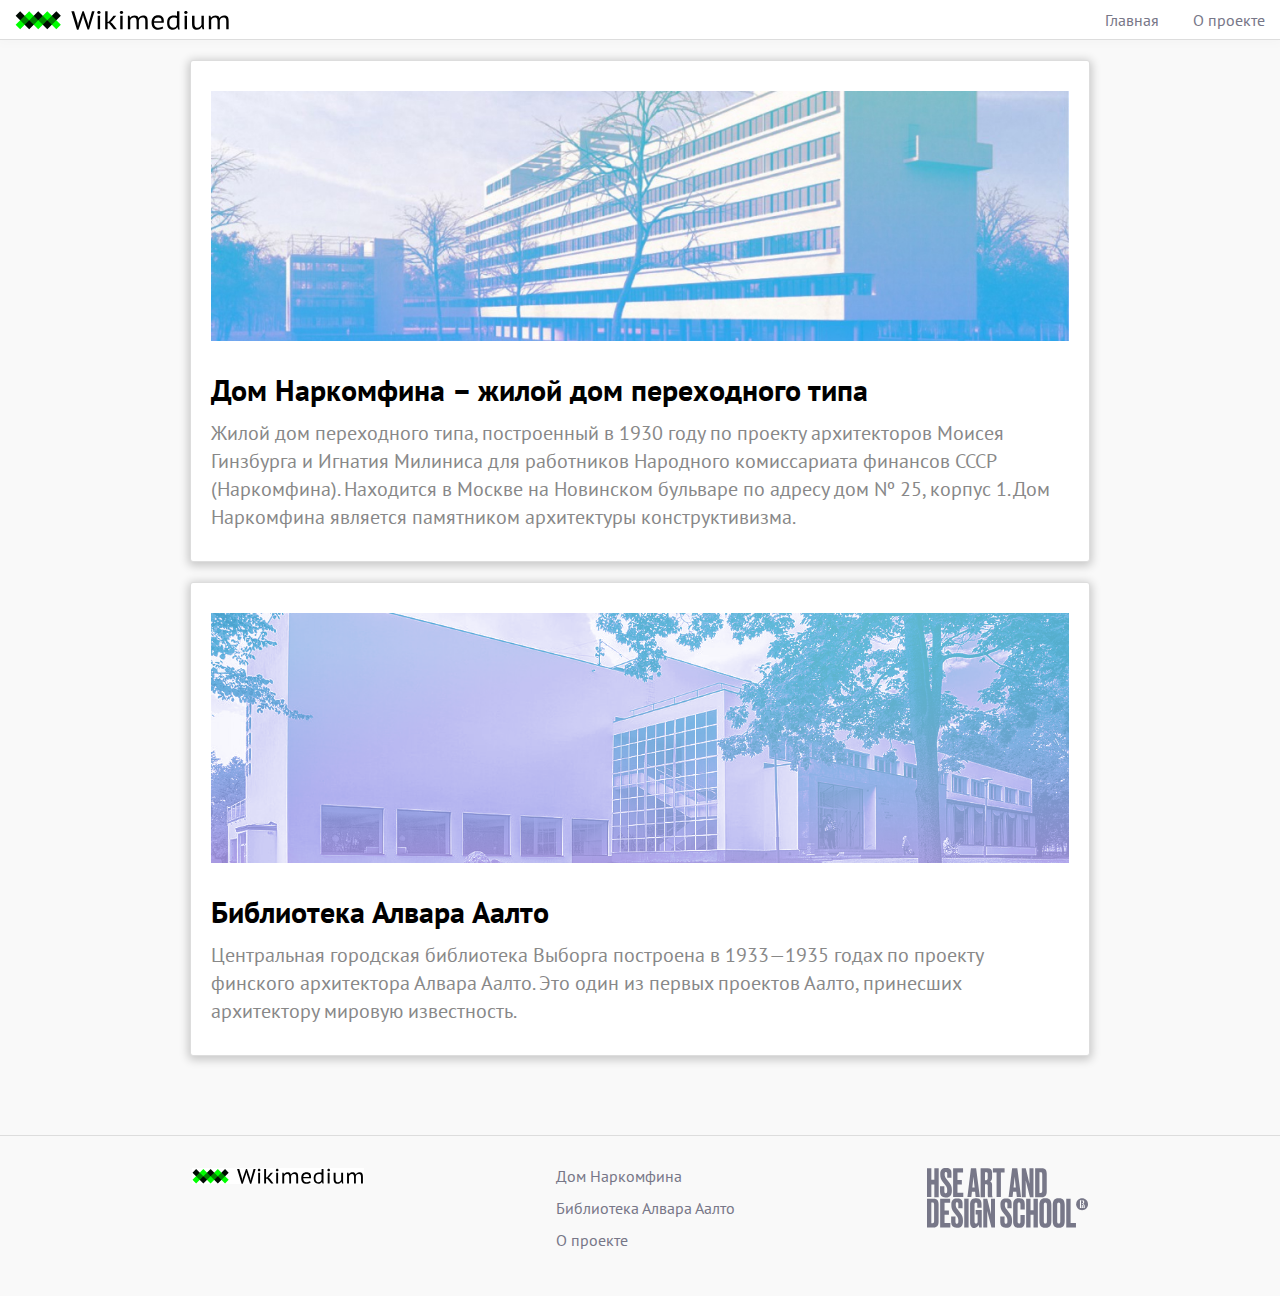
==== commit 29ef518c: "Add adaptive" ====
--- a/index.html
+++ b/index.html
@@ -12,6 +12,16 @@
     <link rel="icon" type="image/x-icon" href="images/favicons/favicon.ico" />
     <link rel="icon" type="image/png" href="images/favicons/favicon.png" />
     <script src="javascripts/jquery-3.7.1.js" charset="utf-8"></script>
+    <style>
+      body {
+        background-color: #f9f9f9;
+        @media screen and (max-with: 767px) and (orientation: portrait){
+	        body {
+		      background-color: white;
+          }
+	      }
+      }
+    </style>
   </head>
   <body>
     <!-- шапка сайта -->
